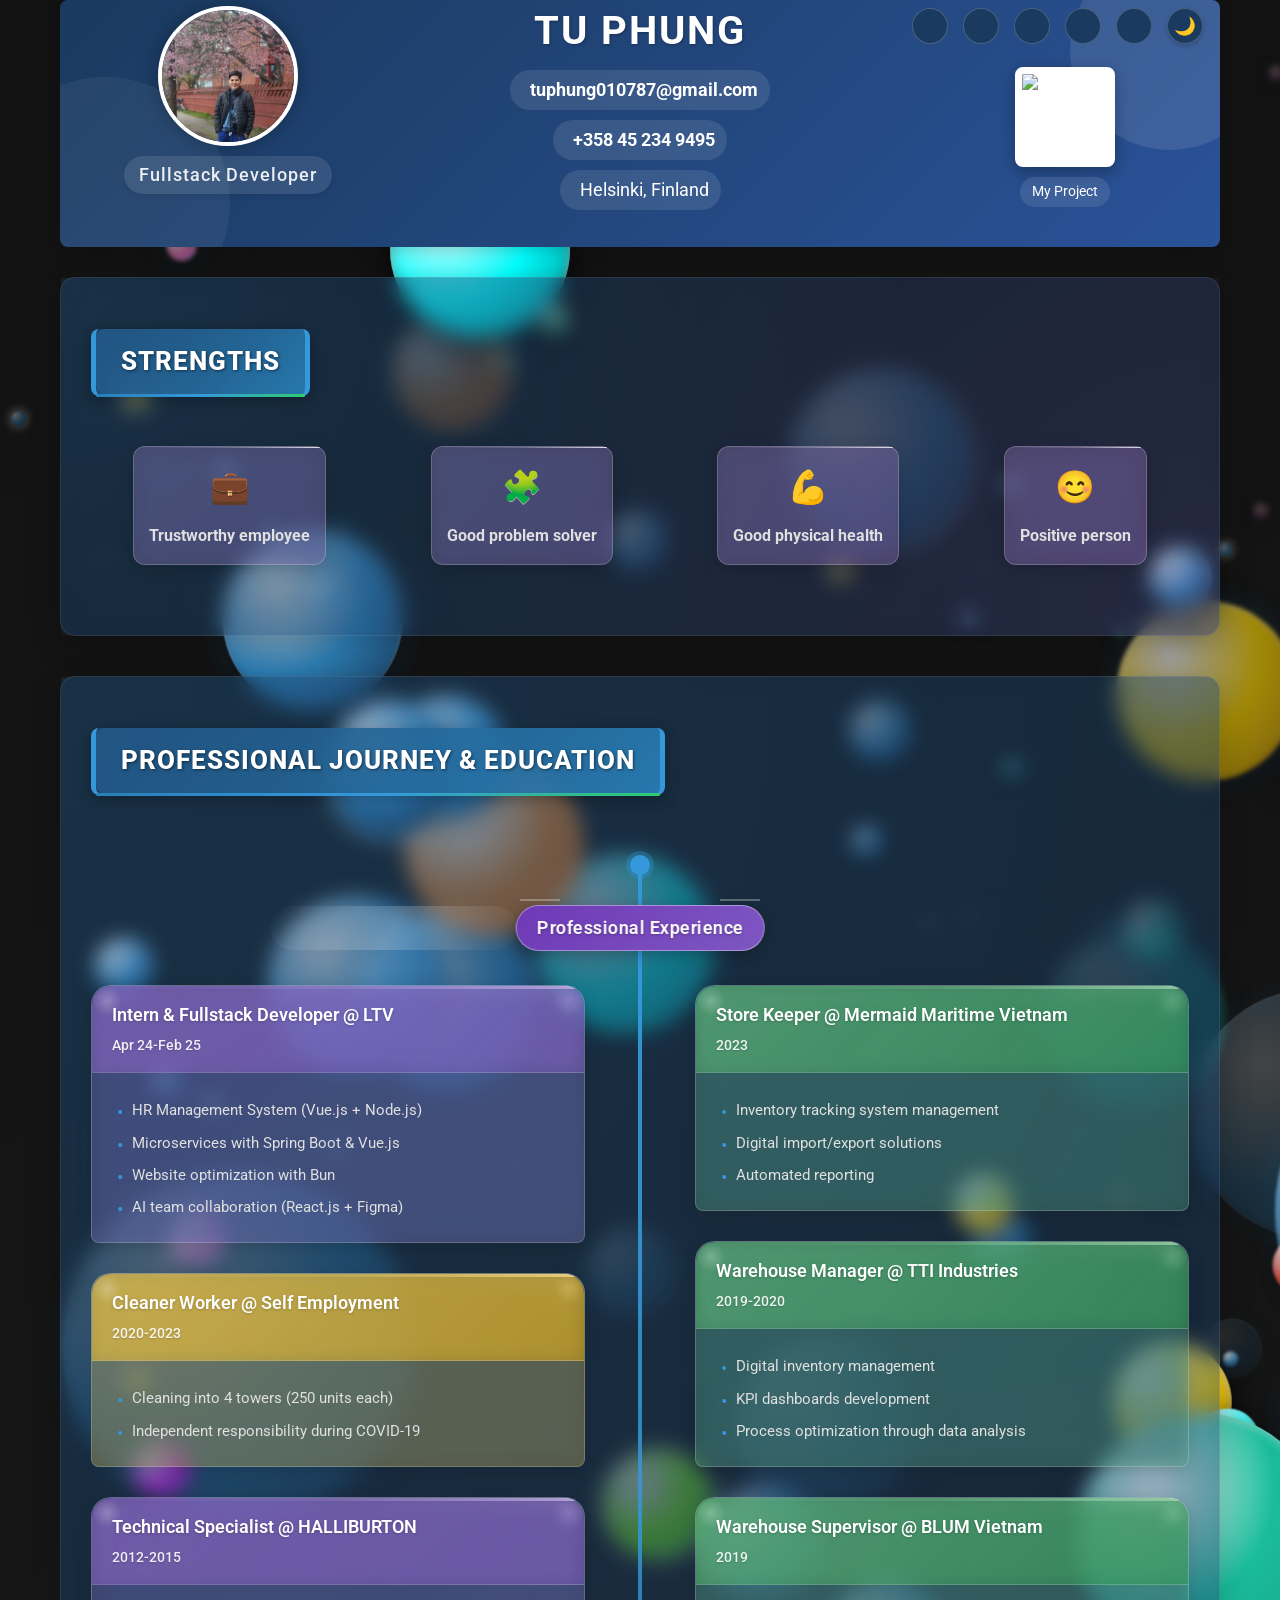
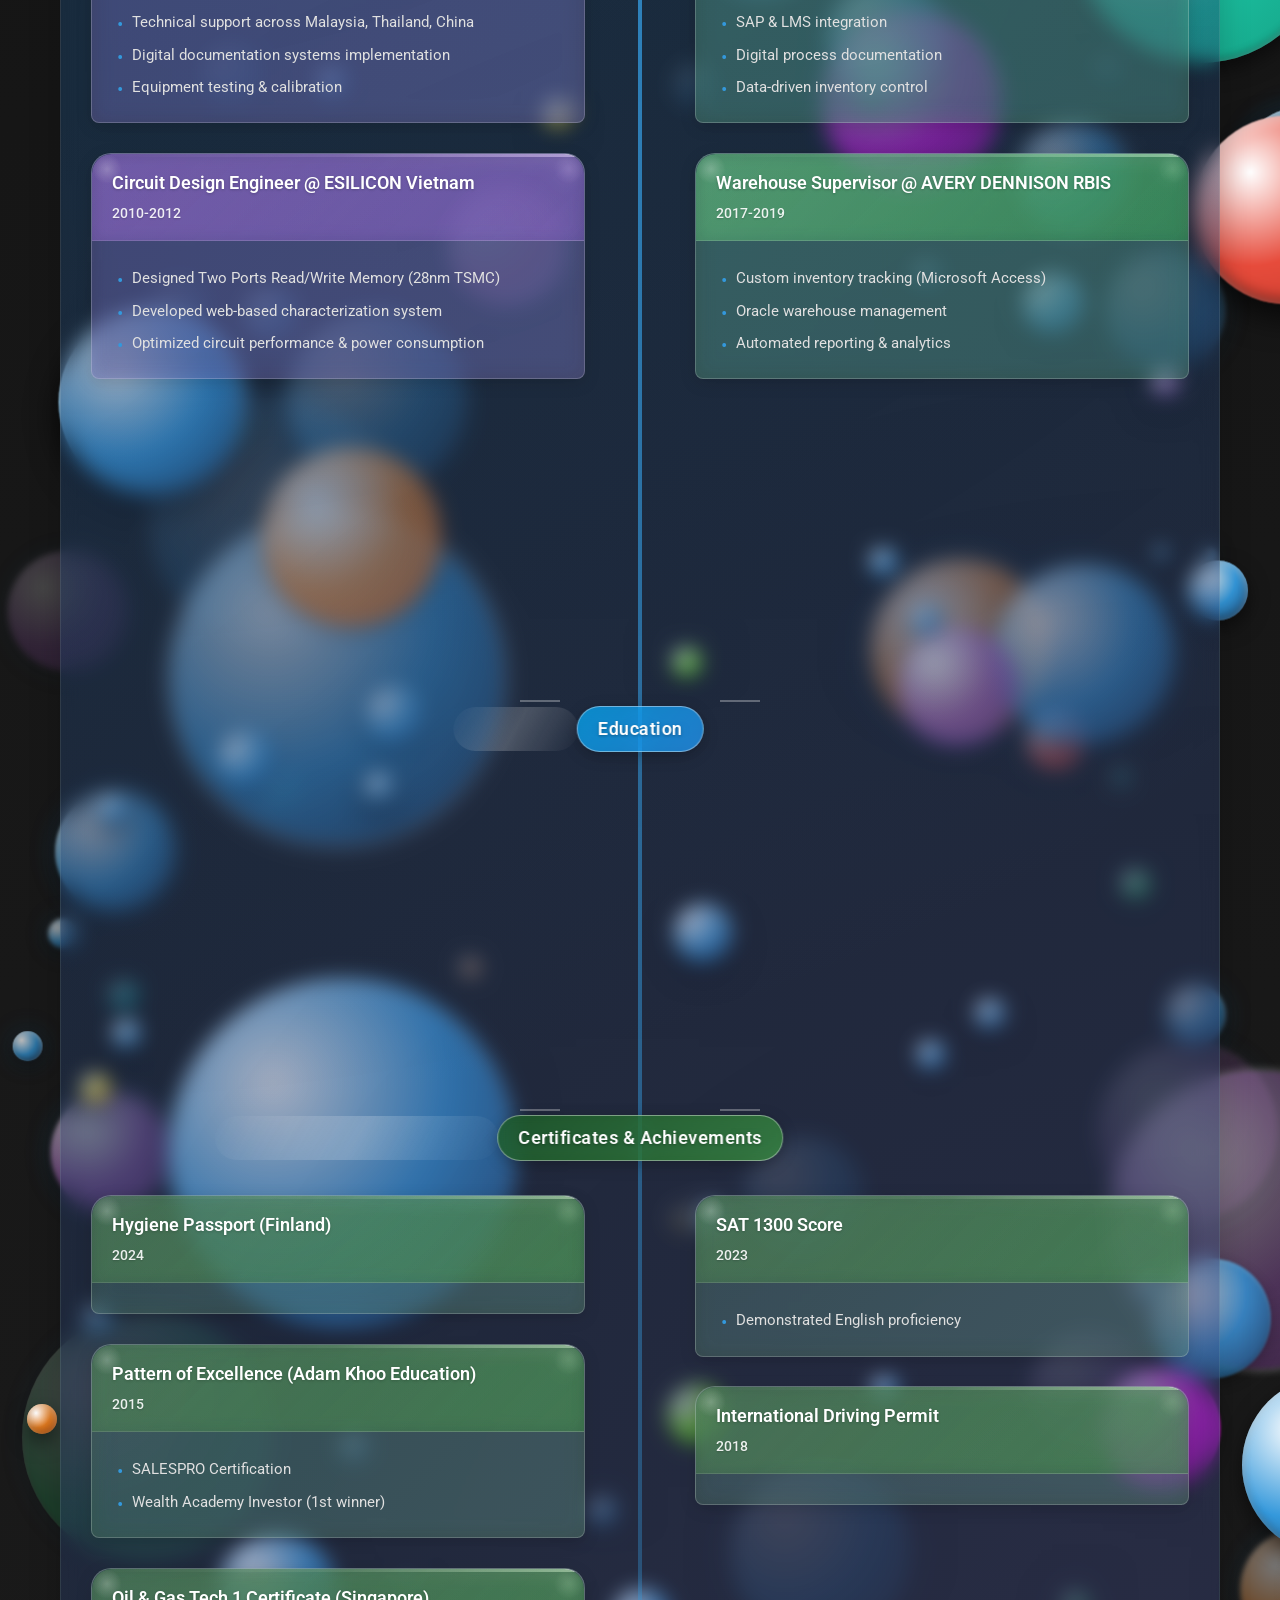
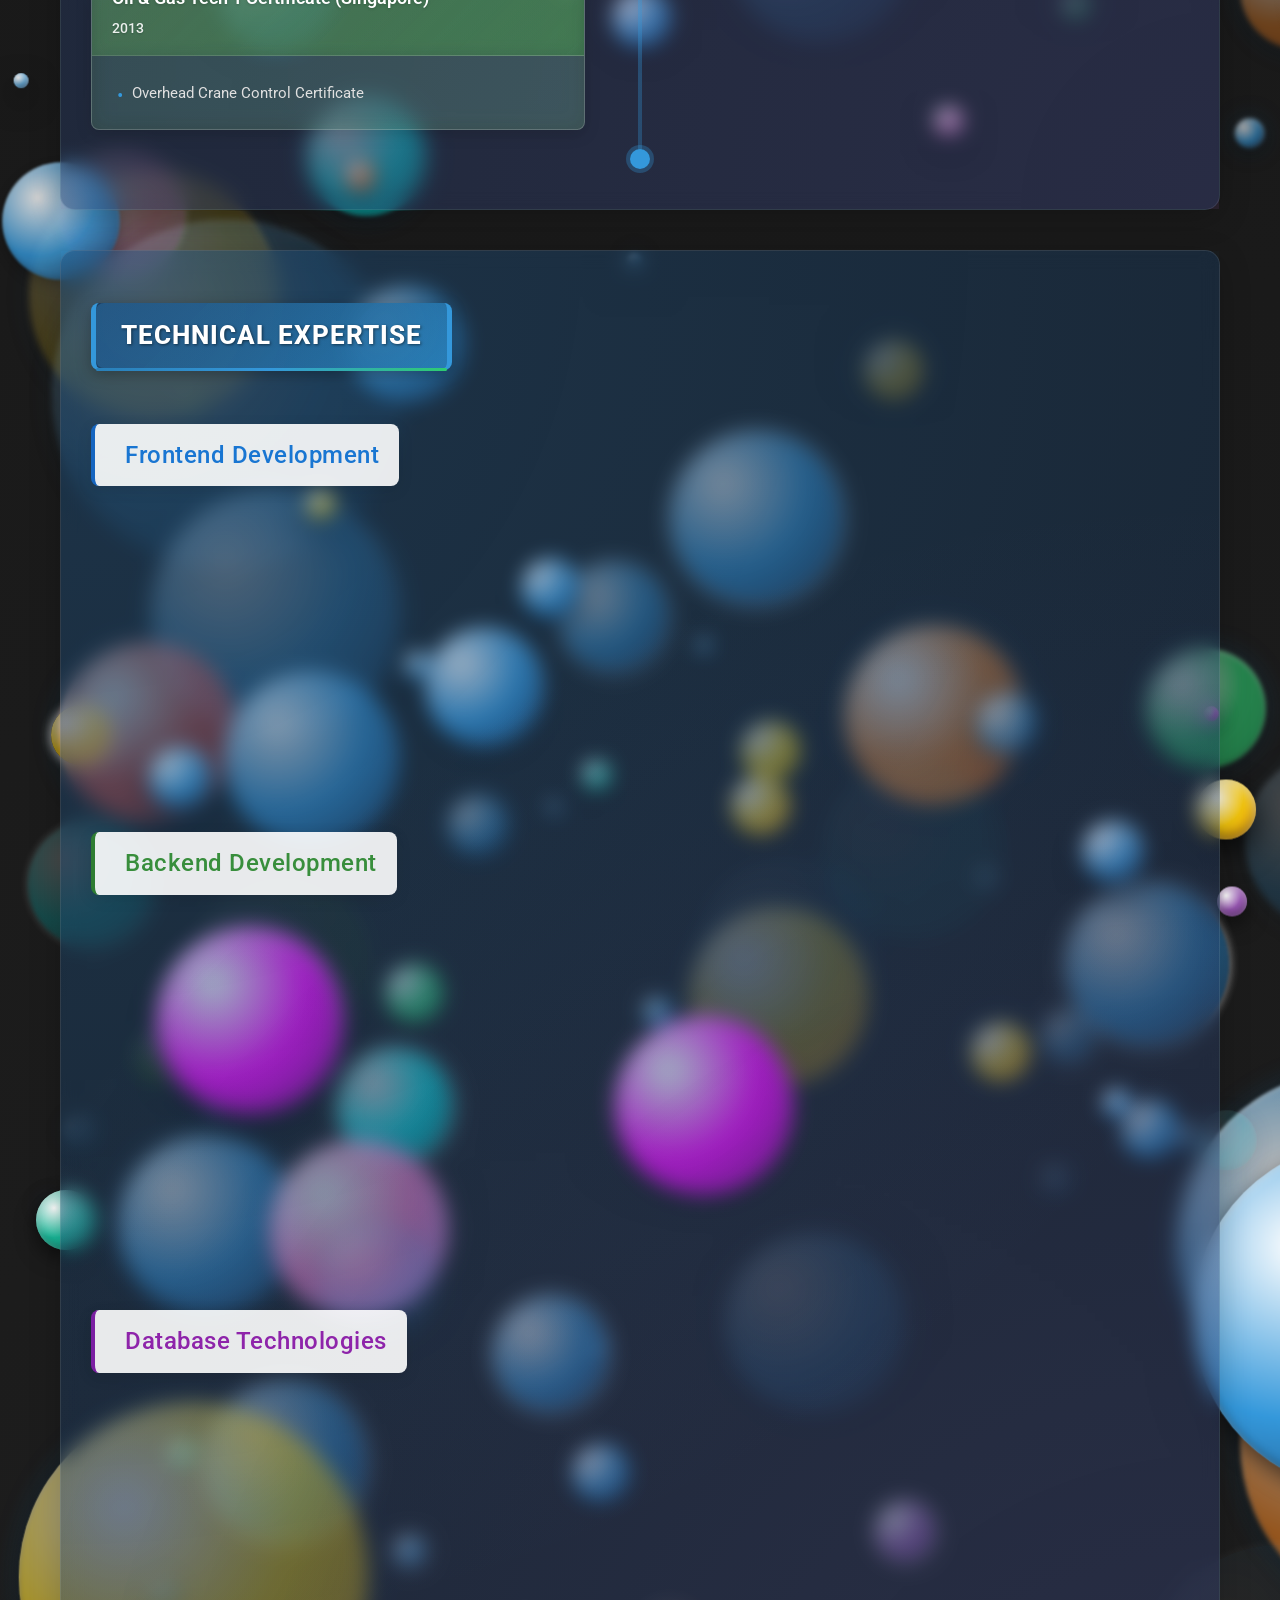
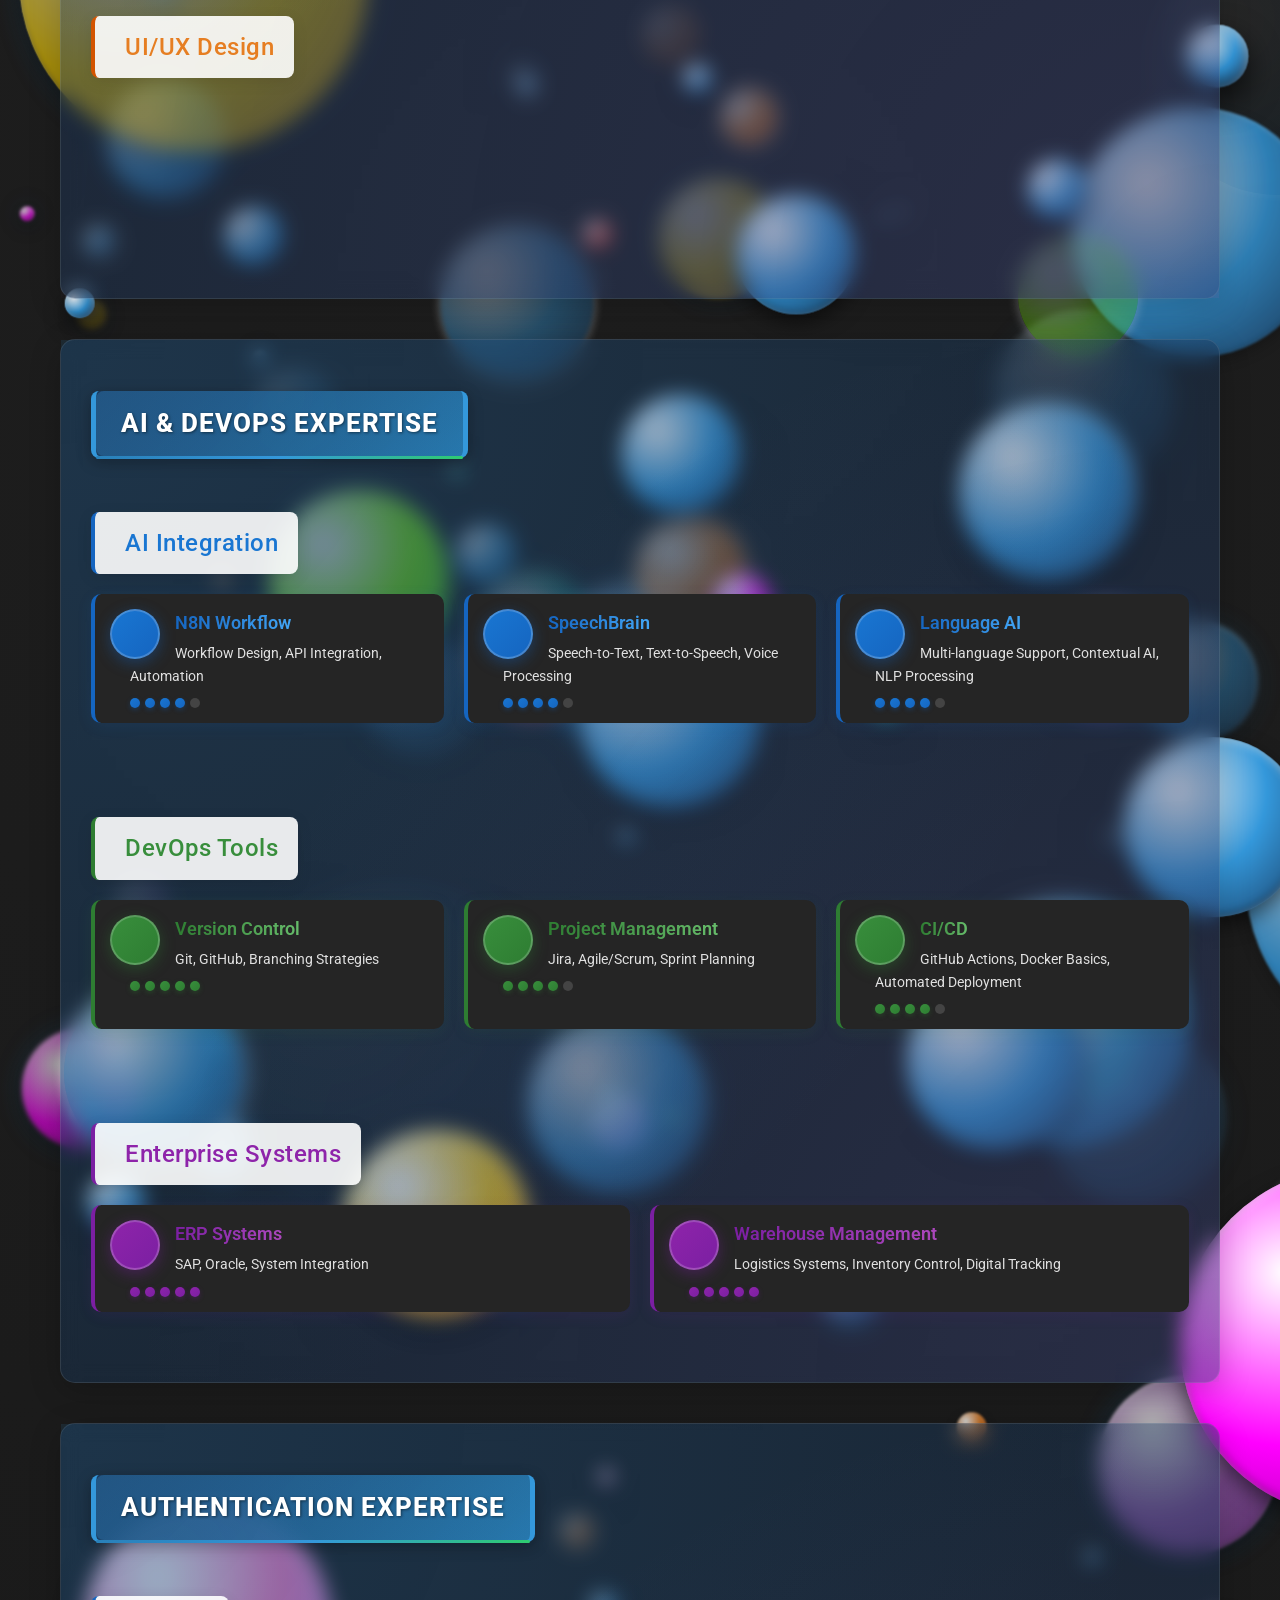
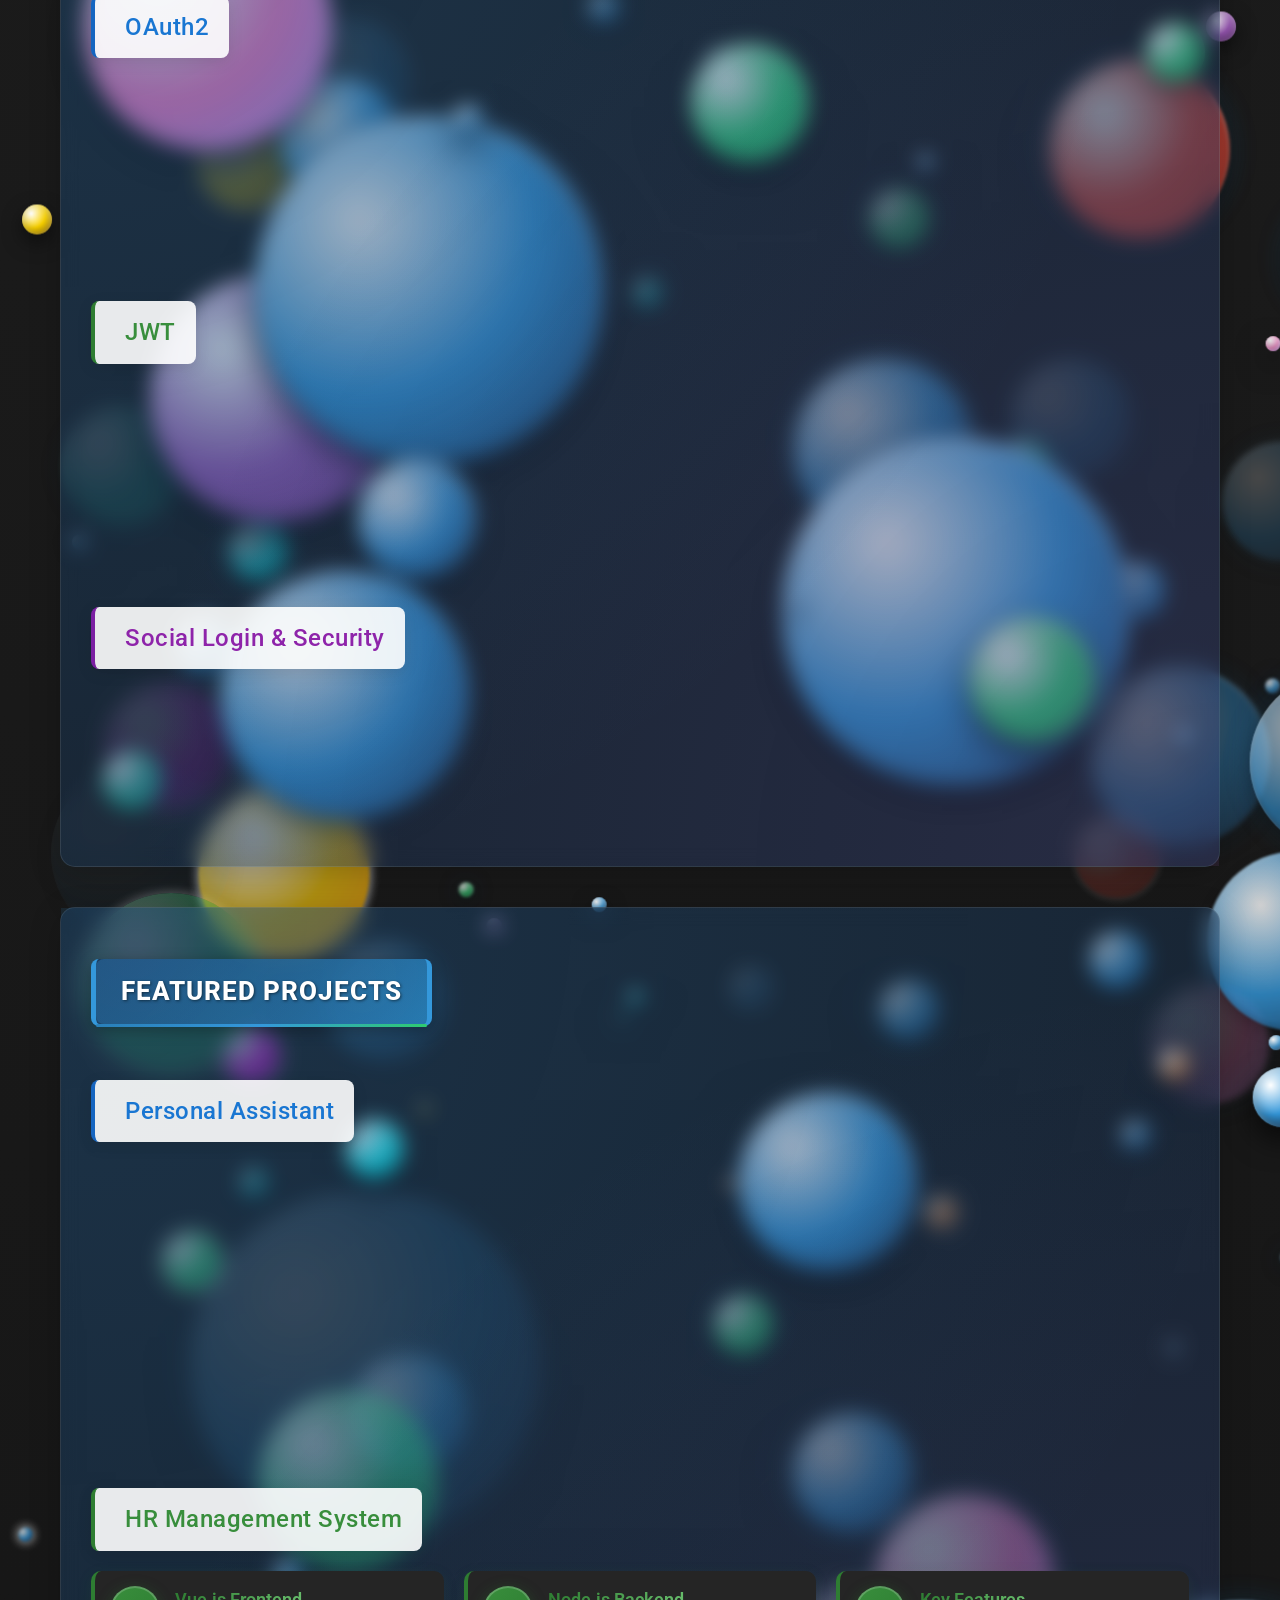
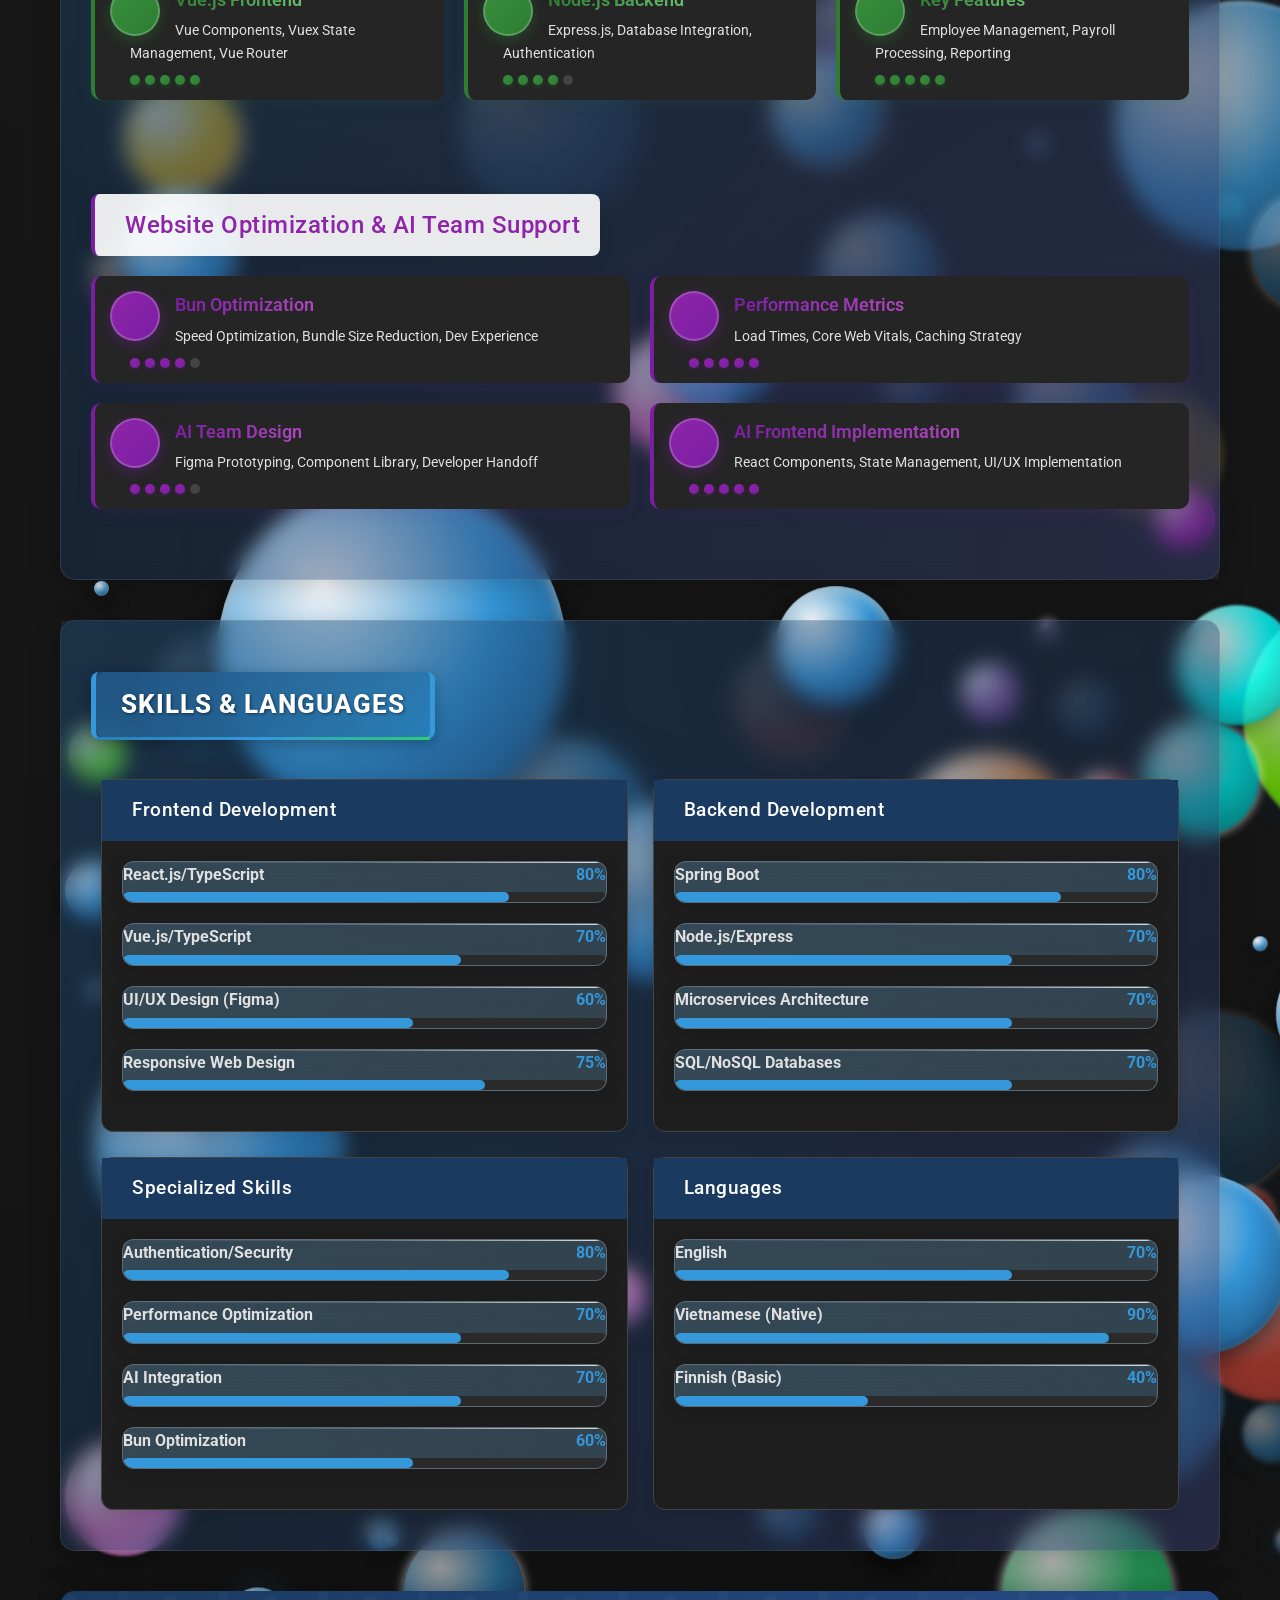
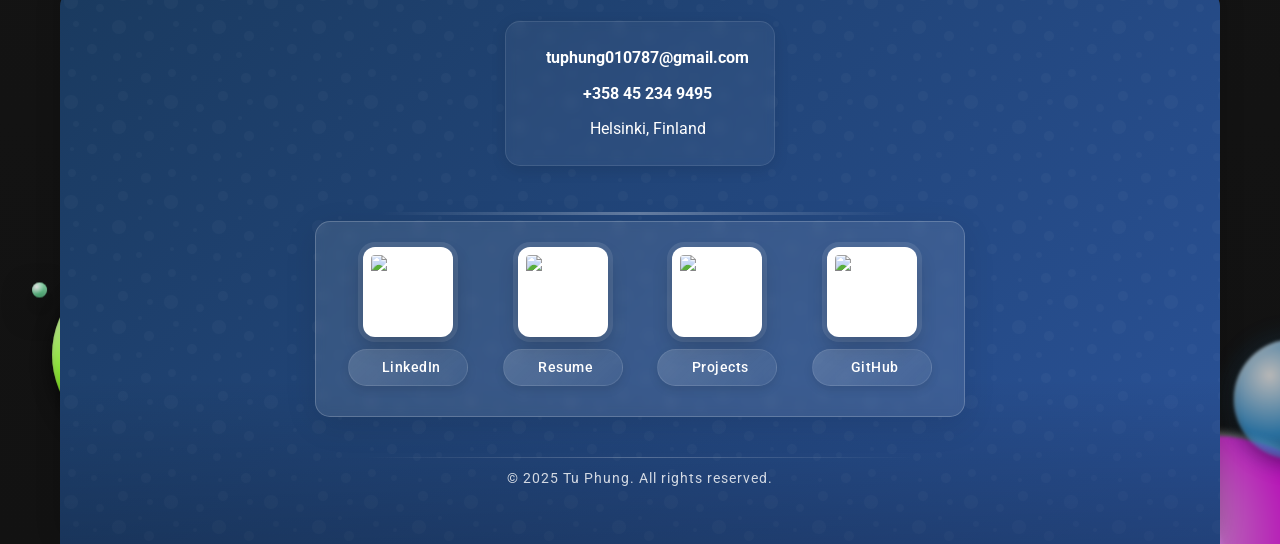
==== index.html @ bde987e5 "V0 update name of repository" ====
<!DOCTYPE html>
<html lang="en">
<head>
    <meta charset="UTF-8">
    <meta name="viewport" content="width=device-width, initial-scale=1.0, maximum-scale=1.0">
    <meta http-equiv="X-UA-Compatible" content="IE=edge">
    <!-- Performance optimization meta tags -->
    <meta name="description" content="Tu Phung - Fullstack Developer">
    <meta name="theme-color" content="#1a3a5f">
    <title>Tu Phung - Fullstack Developer</title>
    
    <!-- Preload critical resources -->
    <link rel="preload" href="cv.css" as="style">
    <link rel="preload" href="avatar.webp" as="image" fetchpriority="high">
    
    <!-- Preconnect to external domains -->
    <link rel="preconnect" href="https://cdnjs.cloudflare.com">
    <link rel="preconnect" href="https://fonts.googleapis.com">
    <link rel="preconnect" href="https://cdn.jsdelivr.net">
    
    <!-- Load critical CSS directly -->
    <link rel="stylesheet" href="cv.css">
    <link rel="stylesheet" href="print-new.css" media="print">
    <link rel="stylesheet" href="background-circles.css">
    <link rel="stylesheet" href="section-backgrounds.css">
    
    <!-- Load only essential Font Awesome icons to reduce CSS size -->
    <link rel="stylesheet" href="https://cdnjs.cloudflare.com/ajax/libs/font-awesome/6.4.0/css/fontawesome.min.css" media="print" onload="this.media='all'">
    <link rel="stylesheet" href="https://cdnjs.cloudflare.com/ajax/libs/font-awesome/6.4.0/css/solid.min.css" media="print" onload="this.media='all'">
    <link rel="stylesheet" href="https://cdnjs.cloudflare.com/ajax/libs/font-awesome/6.4.0/css/brands.min.css" media="print" onload="this.media='all'">
    
    <!-- Lazy load other non-critical CSS -->
    <script>
        // Function to load CSS asynchronously
        function loadCSS(href) {
            return new Promise((resolve) => {
                const link = document.createElement('link');
                link.rel = 'stylesheet';
                link.href = href;
                link.onload = resolve;
                document.head.appendChild(link);
            });
        }
        
        // Load Material Icons and Devicon only when needed
        document.addEventListener('DOMContentLoaded', function() {
            // Check if page contains elements that need Material Icons
            if (document.querySelector('.material-icons')) {
                loadCSS('https://fonts.googleapis.com/icon?family=Material+Icons');
            }
            
            // Check if page contains elements that need Devicon
            if (document.querySelector('[class*="devicon-"]')) {
                loadCSS('https://cdn.jsdelivr.net/gh/devicons/devicon@v2.15.1/devicon.min.css');
            }
            
            // Add data-text attribute to all section h2 elements for WordArt effect
            document.querySelectorAll('.section h2').forEach(function(heading) {
                heading.setAttribute('data-text', heading.textContent);
            });
        });
    </script>
    
    <!-- Section and Card Background Styles -->
    <style>
        /* Section Background Styles */
        .section {
            position: relative;
            overflow: hidden;
            border-radius: 15px;
            margin-bottom: 40px;
            padding: 30px;
            background-color: rgba(26, 58, 95, 0.7);
            backdrop-filter: blur(10px);
            -webkit-backdrop-filter: blur(10px);
            border: 1px solid rgba(255, 255, 255, 0.1);
            box-shadow: 0 8px 32px rgba(0, 0, 0, 0.2);
            transition: all 0.3s ease;
        }

        /* Section background decorative elements */
        .section::before {
            content: '';
            position: absolute;
            top: 0;
            left: 0;
            width: 100%;
            height: 100%;
            background: radial-gradient(circle at 0% 0%, rgba(52, 152, 219, 0.15), transparent 70%);
            z-index: -1;
            opacity: 0.8;
            transition: opacity 0.5s ease;
        }

        .section::after {
            content: '';
            position: absolute;
            bottom: 0;
            right: 0;
            width: 100%;
            height: 100%;
            background: radial-gradient(circle at 100% 100%, rgba(155, 89, 182, 0.15), transparent 70%);
            z-index: -1;
            opacity: 0.8;
            transition: opacity 0.5s ease;
        }

        .section:hover::before {
            opacity: 1;
        }

        .section:hover::after {
            opacity: 1;
        }

        /* Section background style - single color matching header */
        .section {
            background-color: rgba(26, 58, 95, 0.4);
        }

        /* Card Background Styles */
        .strength-item, .skill-item, .project-item {
            position: relative;
            overflow: hidden;
            border-radius: 12px;
            background-color: rgba(255, 255, 255, 0.1);
            backdrop-filter: blur(10px);
            -webkit-backdrop-filter: blur(10px);
            border: 1px solid rgba(255, 255, 255, 0.2);
            box-shadow: 0 4px 16px rgba(0, 0, 0, 0.15);
            transition: all 0.3s ease;
            margin-bottom: 20px;
        }

        .strength-item:hover, .skill-item:hover, .project-item:hover {
            transform: translateY(-5px);
            box-shadow: 0 8px 24px rgba(0, 0, 0, 0.2);
            background-color: rgba(255, 255, 255, 0.15);
            border: 1px solid rgba(255, 255, 255, 0.3);
        }

        /* Card background decorative elements */
        .strength-item::before, .skill-item::before, .project-item::before {
            content: '';
            position: absolute;
            top: 0;
            left: 6px;
            width: calc(100% - 12px); /* Adjust width to prevent overflow */
            height: 1px;
            margin: 0 1px; /* Center the shimmer effect */
            background: linear-gradient(90deg, 
                transparent, 
                rgba(255, 255, 255, 0.2), 
                rgba(255, 255, 255, 0.8), 
                rgba(255, 255, 255, 0.2), 
                transparent);
            background-size: 200% 100%;
            animation: shimmer 2s infinite linear;
            z-index: 1;
            border-top-left-radius: 12px;
            border-top-right-radius: 12px;
        }

        /* Enhanced shimmer effect on hover */
        .strength-item:hover::before, .skill-item:hover::before, .project-item:hover::before {
            height: 4px;
            background: linear-gradient(90deg, 
                transparent, 
                rgba(255, 255, 255, 0.3), 
                rgba(255, 255, 255, 1), 
                rgba(255, 255, 255, 0.3), 
                transparent);
            animation: shimmer 1.5s infinite linear;
        }

        /* Card type-specific background styles */
        .skill-item {
            background-image: linear-gradient(135deg, rgba(52, 152, 219, 0.2) 0%, rgba(41, 128, 185, 0.2) 100%);
        }

        .strength-item {
            background-image: linear-gradient(135deg, rgba(155, 89, 182, 0.2) 0%, rgba(142, 68, 173, 0.2) 100%);
        }

        .project-item {
            background-image: linear-gradient(135deg, rgba(26, 188, 156, 0.2) 0%, rgba(22, 160, 133, 0.2) 100%);
        }

        /* Enhanced professional section title effects */
        .section h2 {
            position: relative;
            display: inline-block;
            padding: 12px 25px;
            margin-bottom: 30px;
            font-size: 1.6rem;
            font-weight: 800;
            letter-spacing: 1px;
            color: white;
            text-shadow: 1px 1px 3px rgba(0, 0, 0, 0.5);
            background: linear-gradient(135deg, rgba(26, 58, 95, 0.9) 0%, rgba(41, 128, 185, 0.9) 100%);
            border-radius: 8px;
            box-shadow: 0 4px 15px rgba(0, 0, 0, 0.3);
            border-left: 5px solid #3498db;
            border-right: 5px solid #3498db;
            transform: perspective(500px) rotateX(0deg);
            transition: all 0.3s cubic-bezier(0.175, 0.885, 0.32, 1.275);
            z-index: 1;
        }

        .section h2::before {
            content: '';
            position: absolute;
            top: 0;
            left: 0;
            width: 100%;
            height: 100%;
            background: linear-gradient(135deg, rgba(52, 152, 219, 0.3), transparent);
            z-index: -1;
            border-radius: 8px;
        }

        .section h2::after {
            content: '';
            position: absolute;
            bottom: -3px;
            left: 0;
            width: 100%;
            height: 3px;
            background: linear-gradient(90deg, 
                #2980b9, 
                #3498db, 
                #2ecc71, 
                #3498db, 
                #2980b9);
            background-size: 200% 100%;
            animation: shimmer 3s infinite linear;
            border-radius: 3px;
        }
        
        .section h2:hover {
            transform: perspective(500px) rotateX(5deg) translateY(-5px);
            box-shadow: 0 8px 25px rgba(0, 0, 0, 0.4);
        }
        
        /* Light mode adjustments for section headers */
        .light-mode .section h2 {
            background: linear-gradient(135deg, rgba(25, 118, 210, 0.9) 0%, rgba(30, 136, 229, 0.9) 100%);
            color: white;
            border-left: 5px solid #1565C0;
            border-right: 5px solid #1565C0;
            box-shadow: 0 4px 10px rgba(0, 0, 0, 0.2);
        }
        
        .light-mode .section h2::after {
            background: linear-gradient(90deg, 
                #1565C0, 
                #1976D2, 
                #2196F3, 
                #1976D2, 
                #1565C0);
        }
        
        .light-mode .section h2::before {
            color: rgba(0, 0, 0, 0.05);
            filter: blur(5px);
        }
        
        .light-mode .section h2::after {
            background: linear-gradient(90deg, #0D47A1, #1565C0);
            opacity: 0.8;
        }

        /* Enhanced strength item styles */
        .strength-icon {
            position: relative;
            z-index: 2;
            transition: transform 0.3s ease;
        }

        .strength-item:hover .strength-icon {
            transform: scale(1.2);
        }

        /* Enhanced shimmer animations */
        @keyframes shimmer {
            0% {
                background-position: -100% 0;
            }
            100% {
                background-position: 200% 0;
            }
        }

        /* Timeline Item Enhanced Backgrounds */
        .timeline-item {
            position: relative;
            margin-bottom: 30px;
            width: 45%;
            box-shadow: 0 4px 16px rgba(0, 0, 0, 0.15);
            border-radius: 0 0 8px 8px;
            border-top-left-radius: 20px;
            border-top-right-radius: 20px;
            background-color: rgba(255, 255, 255, 0.1);
            backdrop-filter: blur(10px);
            -webkit-backdrop-filter: blur(10px);
            border: 1px solid rgba(255, 255, 255, 0.2);
            transition: all 0.3s ease;
            box-sizing: border-box;
            overflow: hidden;
            will-change: transform, box-shadow;
        }

        /* Job type specific enhanced backgrounds */
        .job-item.dev-job {
            background-image: linear-gradient(135deg, rgba(66, 133, 244, 0.2) 0%, rgba(52, 120, 235, 0.2) 100%);
        }

        .job-item.warehouse-job {
            background-image: linear-gradient(135deg, rgba(52, 168, 83, 0.2) 0%, rgba(39, 155, 70, 0.2) 100%);
        }

        .job-item.engineering-job {
            background-image: linear-gradient(135deg, rgba(234, 67, 53, 0.2) 0%, rgba(221, 54, 40, 0.2) 100%);
        }

        .job-item.design-job {
            background-image: linear-gradient(135deg, rgba(156, 39, 176, 0.2) 0%, rgba(142, 25, 162, 0.2) 100%);
        }

        .job-item.service-job {
            background-image: linear-gradient(135deg, rgba(251, 188, 5, 0.2) 0%, rgba(238, 175, 0, 0.2) 100%);
        }

        /* Sky blue for education items */
        .education-item {
            background-image: linear-gradient(135deg, rgba(3, 169, 244, 0.2) 0%, rgba(33, 150, 243, 0.2) 100%);
        }

        /* Dark green for certificate items */
        .certificate-item {
            background-image: linear-gradient(135deg, rgba(27, 94, 32, 0.2) 0%, rgba(56, 142, 60, 0.2) 100%);
        }

        /* Timeline Item Header Enhanced Backgrounds */
        .job-item.dev-job .timeline-item-header {
            background-image: linear-gradient(135deg, rgba(66, 133, 244, 0.4) 0%, rgba(52, 120, 235, 0.4) 100%) !important;
        }

        .job-item.warehouse-job .timeline-item-header {
            background-image: linear-gradient(135deg, rgba(52, 168, 83, 0.4) 0%, rgba(39, 155, 70, 0.4) 100%) !important;
        }

        .job-item.engineering-job .timeline-item-header {
            background-image: linear-gradient(135deg, rgba(234, 67, 53, 0.4) 0%, rgba(221, 54, 40, 0.4) 100%) !important;
        }

        .job-item.service-job .timeline-item-header {
            background-image: linear-gradient(135deg, rgba(251, 188, 5, 0.4) 0%, rgba(238, 175, 0, 0.4) 100%) !important;
        }

        /* Sky blue header for education items */
        .education-item .timeline-item-header {
            background-image: linear-gradient(135deg, rgba(3, 169, 244, 0.4) 0%, rgba(33, 150, 243, 0.4) 100%) !important;
        }

        /* Dark green header for certificate items */
        .certificate-item .timeline-item-header {
            background-image: linear-gradient(135deg, rgba(27, 94, 32, 0.4) 0%, rgba(56, 142, 60, 0.4) 100%) !important;
        }

        /* Timeline Section Title Enhanced Background */
        .timeline-section-title.experience-title {
            background: linear-gradient(135deg, rgba(66, 133, 244, 0.5), rgba(52, 120, 235, 0.5)) !important;
        }

        /* Sky blue for education section title */
        .timeline-section-title.education-title {
            background: linear-gradient(135deg, rgba(3, 169, 244, 0.5), rgba(33, 150, 243, 0.5)) !important;
        }

        /* Dark green for certificates section title */
        .timeline-section-title.certificates-title {
            background: linear-gradient(135deg, rgba(27, 94, 32, 0.5), rgba(56, 142, 60, 0.5)) !important;
        }

        /* Light mode adjustments - improved readability with matching transparency */
        .light-mode .section {
            background-color: rgba(255, 255, 255, 0.4);
            border: 1px solid rgba(0, 0, 0, 0.1);
            box-shadow: 0 5px 15px rgba(0, 0, 0, 0.05);
        }

        .light-mode .strength-item, .light-mode .skill-item, .light-mode .project-item, .light-mode .timeline-item {
            background-color: rgba(255, 255, 255, 0.4);
            border: 1px solid rgba(0, 0, 0, 0.1);
            box-shadow: 0 3px 8px rgba(0, 0, 0, 0.05);
        }
        
        /* Improved text contrast in light mode */
        .light-mode {
            color: #333333;
        }
        
        .light-mode .section p, 
        .light-mode .section li, 
        .light-mode .section span:not(.material-icons):not([class*="devicon-"]) {
            color: #000000;
            text-shadow: none;
        }
        
        /* Ensure all card titles are readable in light mode */
        .light-mode .skill-name,
        .light-mode .project-title,
        .light-mode .strength-title {
            color: #0D3B7B !important;
            font-weight: 700;
            text-shadow: none;
        }
        
        /* Ensure all card content is readable in light mode */
        .light-mode .skill-item p,
        .light-mode .project-item p,
        .light-mode .strength-item p,
        .light-mode .skill-item li,
        .light-mode .project-item li,
        .light-mode .strength-item li {
            color: #000000 !important;
        }
        
        /* Improved card backgrounds for light mode - matching timeline cards */
        .light-mode .skill-item {
            background-image: none;
            background-color: rgba(255, 255, 255, 0.95);
            border-top: 4px solid rgba(52, 152, 219, 0.7);
            box-shadow: 0 3px 10px rgba(0, 0, 0, 0.05);
        }
        
        .light-mode .strength-item {
            background-image: none;
            background-color: rgba(255, 255, 255, 0.95);
            border-top: 4px solid rgba(155, 89, 182, 0.7);
            box-shadow: 0 3px 10px rgba(0, 0, 0, 0.05);
        }
        
        .light-mode .project-item {
            background-image: none;
            background-color: rgba(255, 255, 255, 0.95);
            border-top: 4px solid rgba(26, 188, 156, 0.7);
            box-shadow: 0 3px 10px rgba(0, 0, 0, 0.05);
        }
        
        /* Improved timeline backgrounds for light mode - border on top instead of left */
        /* First, set a common base style for all timeline items */
        .light-mode .timeline-item {
            background-image: none !important;
            background-color: rgba(255, 255, 255, 0.95) !important;
            border-left: none !important;
            border-top: 4px solid rgba(0, 0, 0, 0.3) !important;
            box-shadow: 0 3px 10px rgba(0, 0, 0, 0.05) !important;
        }
        
        /* Then apply specific border colors */
        .light-mode .job-item.dev-job {
            border-top-color: rgba(66, 133, 244, 0.7) !important;
        }
        
        .light-mode .job-item.warehouse-job {
            border-top-color: rgba(52, 168, 83, 0.7) !important;
        }
        
        .light-mode .job-item.engineering-job {
            border-top-color: rgba(234, 67, 53, 0.7) !important;
        }
        
        .light-mode .job-item.service-job {
            border-top-color: rgba(251, 188, 5, 0.7) !important;
        }
        
        /* Sky blue for education items in light mode */
        .light-mode .education-item {
            border-top-color: rgba(3, 169, 244, 0.7) !important;
        }
        
        /* Dark green for certificate items in light mode */
        .light-mode .certificate-item {
            border-top-color: rgba(27, 94, 32, 0.7) !important;
        }
        
        /* Ensure Store Keeper @ Mermaid Maritime Vietnam has warehouse color */
        .light-mode .timeline-item[data-company="Mermaid Maritime Vietnam"] {
            border-top-color: rgba(52, 168, 83, 0.7) !important;
        }
        
        /* Purple styling for engineering jobs at HALLIBURTON and ESILICON */
        .job-item.navy-engineering-job {
            background-image: linear-gradient(135deg, rgba(111, 57, 183, 0.2) 0%, rgba(126, 87, 194, 0.2) 100%);
        }
        
        .job-item.navy-engineering-job .timeline-item-header {
            background-image: linear-gradient(135deg, rgba(111, 57, 183, 0.4) 0%, rgba(126, 87, 194, 0.4) 100%) !important;
        }
        
        /* Ensure HALLIBURTON and ESILICON have the same purple color */
        .light-mode .timeline-item[data-company="HALLIBURTON"],
        .light-mode .timeline-item[data-company="ESILICON Vietnam"] {
            border-top-color: rgba(111, 57, 183, 0.7) !important;
        }
        
        /* Timeline headers in light mode - clean and readable */
        .light-mode .timeline-item-header {
            background-image: none !important;
            background-color: transparent !important;
            border-bottom: 1px solid rgba(0, 0, 0, 0.1) !important;
            padding: 15px 20px !important;
        }
        
        /* Preserve background colors for education items in light mode */
        .light-mode .education-item .timeline-item-header {
            background-image: linear-gradient(135deg, #03a9f4 0%, #2196f3 100%) !important;
            background-color: initial !important;
            color: white !important;
        }
        
        /* Preserve background colors for certificate items in light mode */
        .light-mode .certificate-item .timeline-item-header {
            background-image: linear-gradient(135deg, #1b5e20 0%, #388e3c 100%) !important;
            background-color: initial !important;
            color: white !important;
        }
        
        /* Preserve purple background for HALLIBURTON and ESILICON in light mode */
        .light-mode .job-item.navy-engineering-job .timeline-item-header {
            background-image: linear-gradient(135deg, #6F39B7 0%, #7E57C2 100%) !important;
            background-color: initial !important;
            color: white !important;
        }
        
        /* Improve timeline header text in light mode - increased contrast */
        .light-mode .timeline-item-header h3 {
            color: #0D3B7B; /* Xanh navy theo theme */
            font-weight: 700;
            font-size: 1.1em;
            margin-bottom: 5px;
        }
        
        /* Ensure text is white on colored backgrounds in light mode */
        .light-mode .education-item .timeline-item-header .timeline-item-title,
        .light-mode .education-item .timeline-item-header .timeline-item-period,
        .light-mode .certificate-item .timeline-item-header .timeline-item-title,
        .light-mode .certificate-item .timeline-item-header .timeline-item-period,
        .light-mode .job-item.navy-engineering-job .timeline-item-header .timeline-item-title,
        .light-mode .job-item.navy-engineering-job .timeline-item-header .timeline-item-period {
            color: white !important;
            text-shadow: 0 1px 2px rgba(0, 0, 0, 0.2);
        }
        
        .light-mode .timeline-item-header h4 {
            color: #000000; /* Đen */
            font-weight: 600;
            font-size: 0.95em;
            font-style: italic;
        }
        
        /* Improve timeline content in light mode */
        .light-mode .timeline-item-content {
            padding: 15px 20px !important;
            background-color: rgba(255, 255, 255, 0.95) !important;
        }
        
        .light-mode .timeline-item-content p,
        .light-mode .timeline-item-content li,
        .light-mode .timeline-item-content ul,
        .light-mode .timeline-item-content div {
            color: #000000 !important; /* Đen */
            line-height: 1.5;
            background-color: rgba(255, 255, 255, 0.95) !important;
        }
        
        /* Ensure all text in timeline items is readable */
        .light-mode .timeline-item * {
            color: #000000 !important; /* Force black text for all elements */
        }
        
        /* Specific override for job titles and dates */
        .light-mode .timeline-item-header h3 {
            color: #0D3B7B !important; /* Keep navy blue for job titles */
        }

        /* Print mode adjustments */
        @media print {
            .section, .strength-item, .skill-item, .project-item, .timeline-item {
                box-shadow: none !important;
                background-image: none !important;
                background-color: white !important;
                border: 1px solid #ddd !important;
            }
            
            .section h2 {
                background: none !important;
                color: #333 !important;
                box-shadow: none !important;
                text-shadow: none !important;
                transform: none !important;
                font-weight: bold !important;
                border-bottom: 2px solid #333 !important;
            }
            
            .strength-item::before, .skill-item::before, .project-item::before, .section::before, .section::after, .section h2::before, .section h2::after {
                display: none !important;
            }
        }
    </style>

    <!-- Timeline styles -->
    <style>
        /* Modern Timeline Card Styles */
        .timeline-container {
            position: relative;
            margin: 20px auto;
            padding: 0;
            min-height: 100px; /* Ensure minimum height for the timeline */
            max-width: 1160px; /* Ensure it doesn't get too wide */
            width: 100%;
            box-sizing: border-box;
        }
        
        .timeline-container::before {
            content: '';
            position: absolute;
            top: 0;
            bottom: 0;
            left: 50%;
            width: 4px;
            background: linear-gradient(to bottom, var(--accent-color), rgba(52, 152, 219, 0.3));
            border-radius: 2px;
            transform: translateX(-50%);
        }
        
        /* Add a starting point at the top of the timeline */
        .timeline-container::before {
            content: '';
            position: absolute;
            top: 0;
            bottom: 0;
            left: 50%;
            width: 4px;
            background: linear-gradient(to bottom, var(--accent-color), rgba(52, 152, 219, 0.3));
            border-radius: 2px;
            transform: translateX(-50%);
        }
        
        .timeline-container .timeline-start {
            position: absolute;
            top: -10px;
            left: 50%;
            transform: translateX(-50%);
            width: 20px;
            height: 20px;
            background-color: var(--accent-color);
            border-radius: 50%;
            box-shadow: 0 0 0 4px rgba(52, 152, 219, 0.3);
            z-index: 1;
        }
        
        /* Timeline Section Title Styles */
        .timeline-section-title {
            text-align: center;
            font-size: 1.1rem;
            font-weight: 600;
            margin: 40px 0 25px;
            color: white;
            position: relative;
            z-index: 2;
            width: auto;
            clear: both;
            display: inline-block;
            padding: 8px 20px;
            border-radius: 25px;
            box-shadow: 0 4px 15px rgba(0, 0, 0, 0.25);
            left: 50%;
            transform: translateX(-50%);
            max-width: 350px;
            backdrop-filter: blur(8px);
            -webkit-backdrop-filter: blur(8px);
            border: 1px solid rgba(255, 255, 255, 0.4);
            text-shadow: 0 1px 3px rgba(0, 0, 0, 0.3);
            background-color: rgba(0, 0, 0, 0.25) !important;
            transition: all 0.3s ease;
            letter-spacing: 0.5px;
        }
        
        /* Hover effect for timeline section titles */
        .timeline-section-title:hover {
            transform: translateX(-50%) translateY(-3px);
            box-shadow: 0 8px 20px rgba(0, 0, 0, 0.3);
            border: 1px solid rgba(255, 255, 255, 0.6);
            background-color: rgba(0, 0, 0, 0.35) !important;
            letter-spacing: 1px;
            padding: 8px 25px;
        }
        
        /* Add shine effect on hover */
        .timeline-section-title::before {
            content: '';
            position: absolute;
            top: 0;
            left: 0;
            width: 100%;
            height: 100%;
            background: linear-gradient(
                120deg,
                transparent,
                rgba(255, 255, 255, 0.2),
                transparent
            );
            transform: translateX(-100%);
            transition: 0.6s;
            z-index: -1;
            border-radius: 25px;
        }
        
        .timeline-section-title:hover::before {
            transform: translateX(100%);
        }
        
        /* Create a special timeline item for section titles */
        .timeline-section-container {
            position: relative;
            width: 100%;
            clear: both;
            height: 70px;
            margin-bottom: 50px;
            margin-top: 40px;
            z-index: 3;
        }
        
        /* Add decorative elements to section containers */
        .timeline-section-container::before,
        .timeline-section-container::after {
            content: '';
            position: absolute;
            top: 50%;
            width: 40px;
            height: 2px;
            background: rgba(255, 255, 255, 0.3);
            z-index: 1;
            transition: all 0.3s ease;
        }
        
        .timeline-section-container::before {
            left: calc(50% - 120px);
            transform: translateY(-50%);
        }
        
        .timeline-section-container::after {
            right: calc(50% - 120px);
            transform: translateY(-50%);
        }
        
        /* Animate decorative lines when hovering on the section title */
        .timeline-section-container:hover::before {
            width: 60px;
            left: calc(50% - 150px);
            background: rgba(255, 255, 255, 0.6);
            height: 3px;
        }
        
        .timeline-section-container:hover::after {
            width: 60px;
            right: calc(50% - 150px);
            background: rgba(255, 255, 255, 0.6);
            height: 3px;
        }
        
        /* Timeline Item Styles */
        .timeline-item {
            position: relative;
            margin-bottom: 30px;
            width: 45%;
            box-shadow: 0 4px 16px rgba(0, 0, 0, 0.15);
            border-radius: 0 0 8px 8px;
            border-top-left-radius: 20px;
            border-top-right-radius: 20px;
            background-color: rgba(255, 255, 255, 0.1);
            backdrop-filter: blur(10px);
            -webkit-backdrop-filter: blur(10px);
            border: 1px solid rgba(255, 255, 255, 0.2);
            transition: all 0.3s ease;
            box-sizing: border-box;
            overflow: hidden;
            will-change: transform, box-shadow;
        }
        
        /* Add shiny line at the top of each card */
        .timeline-item::before {
            content: '';
            position: absolute;
            top: 0;
            left: 0;
            width: 100%;
            height: 3px;
            background: linear-gradient(90deg, 
                transparent, 
                rgba(255, 255, 255, 0.2), 
                rgba(255, 255, 255, 0.8), 
                rgba(255, 255, 255, 0.2), 
                transparent);
            background-size: 200% 100%;
            animation: shimmer 2s infinite linear;
            z-index: 1;
            will-change: transform, opacity;
            -webkit-transform: translateZ(0);
            transform: translateZ(0);
        }
        
        @keyframes shimmer {
            0% {
                background-position: -100% 0;
            }
            100% {
                background-position: 200% 0;
            }
        }
        
        .timeline-item:hover {
            transform: translateY(-5px);
            box-shadow: 0 8px 24px rgba(0, 0, 0, 0.2);
            background-color: rgba(255, 255, 255, 0.15);
            border: 1px solid rgba(255, 255, 255, 0.3);
        }
        
        /* Enhanced shimmer effect on hover */
        .timeline-item:hover::before {
            height: 4px;
            background: linear-gradient(90deg, 
                transparent, 
                rgba(255, 255, 255, 0.3), 
                rgba(255, 255, 255, 1), 
                rgba(255, 255, 255, 0.3), 
                transparent);
            animation: shimmer 1.5s infinite linear;
        }
        
        /* Add subtle sparkle effect to the top right corner */
        .timeline-item::after {
            content: '';
            position: absolute;
            top: 0;
            right: 0;
            width: 30px;
            height: 30px;
            background: radial-gradient(circle, rgba(255, 255, 255, 0.8) 0%, transparent 70%);
            border-top-right-radius: 20px;
            opacity: 0.3;
            transition: opacity 0.3s ease;
        }
        
        /* Add subtle sparkle effect to the top left corner */
        .timeline-item-header::before {
            content: '';
            position: absolute;
            top: 0;
            left: 0;
            width: 30px;
            height: 30px;
            background: radial-gradient(circle, rgba(255, 255, 255, 0.8) 0%, transparent 70%);
            border-top-left-radius: 20px;
            opacity: 0.3;
            transition: opacity 0.3s ease;
            z-index: 2;
        }
        
        .timeline-item:hover .timeline-item-header::before {
            opacity: 0.6;
            animation: pulse 2s infinite;
            animation-delay: 0.5s;
        }
        
        .timeline-item:hover::after {
            opacity: 0.6;
            animation: pulse 2s infinite;
        }
        
        @keyframes pulse {
            0% { opacity: 0.3; }
            50% { opacity: 0.6; }
            100% { opacity: 0.3; }
        }
        
        /* Alternate left-right layout for timeline items */
        .timeline-item:nth-of-type(odd):not(.timeline-section-title) {
            float: left;
            clear: left;
        }
        
        .timeline-item:nth-of-type(even):not(.timeline-section-title) {
            float: right;
            clear: right;
        }
        
        /* Job type specific styles */
        .job-item.dev-job:hover {
            box-shadow: 0 8px 24px rgba(66, 133, 244, 0.3);
        }
        
        .job-item.warehouse-job:hover {
            box-shadow: 0 8px 24px rgba(52, 168, 83, 0.3);
        }
        
        .job-item.engineering-job:hover {
            box-shadow: 0 8px 24px rgba(234, 67, 53, 0.3);
        }
        
        .job-item.design-job:hover {
            box-shadow: 0 8px 24px rgba(156, 39, 176, 0.3);
        }
        
        .job-item.service-job:hover {
            box-shadow: 0 8px 24px rgba(251, 188, 5, 0.3);
        }
        
        .education-item:hover {
            box-shadow: 0 8px 24px rgba(2, 136, 209, 0.3);
        }
        
        .certificate-item:hover {
            box-shadow: 0 8px 24px rgba(255, 109, 0, 0.3);
        }
        
        .timeline-item-header {
            color: white;
            padding: 15px 20px;
            position: relative;
            backdrop-filter: blur(8px);
            -webkit-backdrop-filter: blur(8px);
            border-bottom: 1px solid rgba(255, 255, 255, 0.2);
            border-top-left-radius: 20px;
            border-top-right-radius: 20px;
            overflow: hidden;
        }
        
        /* Add subtle glow effect to header */
        .timeline-item-header::after {
            content: '';
            position: absolute;
            top: 0;
            left: 0;
            width: 100%;
            height: 100%;
            background: linear-gradient(135deg, 
                rgba(255, 255, 255, 0.1) 0%, 
                rgba(255, 255, 255, 0.05) 50%, 
                transparent 100%);
            pointer-events: none;
        }
        
        .timeline-item-title {
            font-weight: 600;
            font-size: 1.1rem;
            margin-bottom: 5px;
            color: white;
            text-shadow: 0 1px 3px rgba(0, 0, 0, 0.2);
        }
        
        .timeline-item-period {
            font-size: 0.9rem;
            font-weight: 500;
            opacity: 0.9;
            color: white;
            text-shadow: 0 1px 2px rgba(0, 0, 0, 0.2);
        }
        
        .timeline-item-content {
            padding: 15px 20px;
            color: var(--text-color);
        }
        
        .timeline-item-subtitle {
            font-style: italic;
            margin-bottom: 10px;
            color: var(--text-color);
            opacity: 0.9;
            font-size: 0.95rem;
            border-bottom: 1px solid rgba(52, 152, 219, 0.2);
            padding-bottom: 8px;
        }
        
        .timeline-item-details {
            margin-top: 10px;
        }
        
        .timeline-detail {
            position: relative;
            padding-left: 20px;
            margin-bottom: 8px;
            font-size: 0.95rem;
            color: var(--text-color);
        }
        
        .timeline-detail::before {
            content: '•';
            position: absolute;
            left: 5px;
            color: var(--accent-color);
            font-size: 1.2rem;
        }
        
        /* Clear floats */
        .timeline-container::after {
            content: "";
            display: table;
            clear: both;
        }
        
        /* Add an ending point at the bottom of the timeline */
        .timeline-container .timeline-end {
            position: absolute;
            bottom: -10px;
            left: 50%;
            transform: translateX(-50%);
            width: 20px;
            height: 20px;
            background-color: var(--accent-color);
            border-radius: 50%;
            box-shadow: 0 0 0 4px rgba(52, 152, 219, 0.3);
            z-index: 1;
        }
        
        /* Responsive adjustments */
        @media (max-width: 991px) {
            /* Tablet adjustments */
            .timeline-container {
                max-width: 100%;
            }
            
            .timeline-item {
                width: 48%;
            }
            
            .timeline-section-title {
                max-width: 80%;
                font-size: 1rem;
            }
            
            /* Header adjustments for tablet */
            .header-container {
                flex-wrap: wrap;
                gap: 20px;
            }
            
            .header-right {
                width: 100% !important;
                padding-left: 0 !important;
                flex-direction: row !important;
                justify-content: center;
                margin-top: 15px;
                border-top: 1px solid rgba(255, 255, 255, 0.2);
                padding-top: 15px;
            }
            
            .header-right img {
                width: 80px !important;
                height: 80px !important;
            }
            
            .header-info {
                flex: 1;
            }
        }
        
        @media (max-width: 767px) {
            /* Mobile adjustments */
            .timeline-container::before {
                left: 20px;
                transform: none;
            }
            
            .timeline-container .timeline-start,
            .timeline-container .timeline-end {
                left: 20px;
                transform: none;
            }
            
            .timeline-section-container {
                height: 50px;
                margin-bottom: 20px;
            }
            
            .timeline-section-title {
                text-align: center;
                margin: 0;
                left: 0;
                transform: none;
                max-width: 90%;
                font-size: 0.9rem;
                padding: 5px 12px;
                position: relative;
            }
            
            .timeline-item {
                width: calc(100% - 50px);
                float: right;
                clear: both;
                margin-left: 50px;
            }
            
            .timeline-item-header {
                flex-direction: column;
            }
            
            .timeline-item-period {
                margin-left: 0;
                margin-top: 5px;
            }
            
            .timeline-item-title {
                font-size: 1rem;
            }
            
            .timeline-detail {
                font-size: 0.9rem;
            }
            
            /* Header adjustments for mobile */
            .header-container {
                flex-direction: column;
                align-items: center;
                text-align: center;
            }
            
            .avatar-container {
                width: 100% !important;
                margin-bottom: 15px;
            }
            
            .header-info {
                width: 100%;
                text-align: center;
            }
            
            .contact-info {
                justify-content: center;
            }
            
            .contact-item {
                justify-content: center;
                margin-bottom: 8px;
            }
            
            .header-right {
                width: 100% !important;
                flex-direction: column !important;
                align-items: center;
                margin-top: 15px;
            }
            
            /* Strengths section adjustments */
            .strengths-container {
                flex-direction: column;
                align-items: center;
            }
            
            .strength-item {
                width: 100%;
                margin-bottom: 15px;
            }
            
            /* Section adjustments */
            .section {
                padding: 15px;
            }
            
            .section h2 {
                font-size: 1.2rem;
                margin-bottom: 20px;
                padding: 10px 15px;
                width: 100%;
                text-align: center;
                border-left-width: 3px;
                border-right-width: 3px;
            }
        }
        
        @media (max-width: 480px) {
            /* Small mobile adjustments */
            .timeline-item {
                width: calc(100% - 40px);
                margin-left: 40px;
                border-top-left-radius: 15px;
                border-top-right-radius: 15px;
            }
            
            .timeline-item-header {
                border-top-left-radius: 15px;
                border-top-right-radius: 15px;
                padding: 12px 15px;
            }
            
            .timeline-container::before {
                left: 15px;
            }
            
            .timeline-container .timeline-start,
            .timeline-container .timeline-end {
                left: 15px;
                width: 15px;
                height: 15px;
            }
            
            .timeline-section-title {
                font-size: 0.85rem;
                padding: 4px 10px;
            }
            
            .timeline-item-title {
                font-size: 0.95rem;
            }
            
            .timeline-detail {
                font-size: 0.85rem;
                margin-bottom: 6px;
            }
            
            /* Adjust shimmer effect for mobile */
            .timeline-item::before {
                height: 2px;
            }
            
            .timeline-item:hover::before {
                height: 3px;
            }
            
            /* Adjust corner sparkles for mobile */
            .timeline-item::after,
            .timeline-item-header::before {
                width: 20px;
                height: 20px;
            }
        }
        
        /* Small mobile header adjustments */
        @media (max-width: 480px) {
            .avatar {
                width: 120px !important;
                height: 120px !important;
            }
            
            h1 {
                font-size: 1.8rem !important;
            }
            
            .title {
                font-size: 0.9rem !important;
            }
            
            .contact-item {
                font-size: 0.9rem;
            }
            
            .contact-info {
                flex-direction: column;
                align-items: center;
            }
            
            .header-right img {
                width: 70px !important;
                height: 70px !important;
            }
            
            /* Adjust social links */
            .header-right div:last-child {
                gap: 8px !important;
            }
            
            .header-right a {
                width: 32px !important;
                height: 32px !important;
                font-size: 1rem !important;
            }
            
            /* Main content padding */
            .main-content {
                padding: 10px !important;
            }
            
            /* Section spacing */
            .section {
                margin-bottom: 20px;
                padding: 10px;
            }
            
            h2 {
                font-size: 1.2rem;
                margin-bottom: 15px;
            }
        }
    </style>
    <!-- Fix for print preview scrolling and horizontal scrolling -->
    <style id="print-preview-fix">
        /* Ensure scrolling always works in print preview */
        @media screen {
            html {
                overflow-x: hidden !important;
                height: auto !important;
                min-height: 100% !important;
                max-width: 100% !important;
            }
            body {
                height: auto !important;
                min-height: 100% !important;
                max-width: 100% !important;
                overflow-x: hidden !important;
                overflow-y: auto !important;
            }
        }
        
        /* Prevent horizontal scrolling on large screens */
        @media screen and (min-width: 992px) {
            .main-content {
                width: 100%;
                max-width: 1200px;
                margin: 0 auto;
                padding: 0 20px;
                box-sizing: border-box;
                position: relative;
                z-index: 1;
            }
            
            .timeline-container {
                width: 100%;
                box-sizing: border-box;
            }
        }
    </style>
    
    <style>
        /* Global box-sizing for all elements */
        *, *::before, *::after {
            box-sizing: border-box;
        }
        
        /* Remove all overflow properties from elements except for timeline-item */
        .section, .timeline-container,
        .timeline-item-details, .timeline-detail,
        .strength-item, .tech-skill, .skill-card {
            overflow: visible !important;
        }
        
        /* Keep overflow hidden for timeline-item to ensure shimmer effect works */
        .timeline-item {
            overflow: hidden !important;
        }
        
        /* Keep overflow hidden for timeline-item-header to ensure glow effect works */
        .timeline-item-header {
            overflow: hidden !important;
        }
        
        /* Keep overflow visible for timeline-item-content */
        .timeline-item-content {
            overflow: visible !important;
        }
        
        /* Remove underline from name */
        h1::after, .name::after {
            display: none !important;
        }
        
        /* Background Styles matching resume.html */
        html, body {
            min-height: 100%;
            height: auto;
            margin: 0;
            padding: 0;
        }
        
        html {
            background: radial-gradient(ellipse at center, #101010 0%, #050505 100%); /* Darker gradient background to make circles stand out */
        }
        
        body {
            position: relative;
            padding: 0 !important; /* Override padding from cv.css */
            background-color: transparent !important;
            width: 100%;
            overflow-x: hidden !important;
        }
        
        /* Remove padding and margin from header */
        header {
            margin-top: 0 !important;
            padding-top: 0 !important;
        }
        
        /* Theme toggle button now in header */
        
        .background {
            position: fixed;
            top: 0;
            left: 0;
            width: 100%;
            height: 100%;
            min-height: 100vh;
            z-index: 0; /* Behind main content */
            background: transparent; /* Changed to transparent to only show circles */
            pointer-events: none; /* Allow clicks to pass through */
        }
        
        /* Circle styles - enhanced for dark background */
        .circle {
            position: absolute;
            border-radius: 50%;
            background: radial-gradient(circle at 30% 30%, #ffffff, #3498db, #1a3a5f);
            box-shadow: 
                0 5px 20px rgba(0, 0, 0, 0.6),
                0 0 30px rgba(52, 152, 219, 0.3),
                inset 0 2px 5px rgba(255, 255, 255, 0.5),
                inset 0 -2px 5px rgba(0, 0, 0, 0.3);
            opacity: 0.8; /* Increased opacity */
            animation: float 8s ease-in-out infinite, scale 4s ease-in-out infinite alternate;
            transition: transform 0.3s ease;
            z-index: -1;
            will-change: transform; /* Optimize for animations */
        }
        
        /* Animation combinations for different depths */
        .depth-furthest.anim-slow {
            animation: float-furthest 20s ease-in-out infinite, scale-furthest 10s ease-in-out infinite alternate;
        }
        
        .depth-furthest.anim-normal {
            animation: float-furthest 15s ease-in-out infinite, scale-furthest 7.5s ease-in-out infinite alternate;
        }
        
        .depth-furthest.anim-fast {
            animation: float-furthest 10s ease-in-out infinite, scale-furthest 5s ease-in-out infinite alternate;
        }
        
        .depth-far.anim-slow {
            animation: float-far 18s ease-in-out infinite, scale-far 9s ease-in-out infinite alternate;
        }
        
        .depth-far.anim-normal {
            animation: float-far 14s ease-in-out infinite, scale-far 7s ease-in-out infinite alternate;
        }
        
        .depth-far.anim-fast {
            animation: float-far 10s ease-in-out infinite, scale-far 5s ease-in-out infinite alternate;
        }
        
        .depth-mid-far.anim-slow {
            animation: float-mid-far 16s ease-in-out infinite, scale-mid-far 8s ease-in-out infinite alternate;
        }
        
        .depth-mid-far.anim-normal {
            animation: float-mid-far 12s ease-in-out infinite, scale-mid-far 6s ease-in-out infinite alternate;
        }
        
        .depth-mid-far.anim-fast {
            animation: float-mid-far 8s ease-in-out infinite, scale-mid-far 4s ease-in-out infinite alternate;
        }
        
        .depth-mid.anim-slow {
            animation: float-mid 14s ease-in-out infinite, scale-mid 7s ease-in-out infinite alternate;
        }
        
        .depth-mid.anim-normal {
            animation: float-mid 10s ease-in-out infinite, scale-mid 5s ease-in-out infinite alternate;
        }
        
        .depth-mid.anim-fast {
            animation: float-mid 7s ease-in-out infinite, scale-mid 3.5s ease-in-out infinite alternate;
        }
        
        .depth-mid-close.anim-slow {
            animation: float-mid-close 12s ease-in-out infinite, scale-mid-close 6s ease-in-out infinite alternate;
        }
        
        .depth-mid-close.anim-normal {
            animation: float-mid-close 9s ease-in-out infinite, scale-mid-close 4.5s ease-in-out infinite alternate;
        }
        
        .depth-mid-close.anim-fast {
            animation: float-mid-close 6s ease-in-out infinite, scale-mid-close 3s ease-in-out infinite alternate;
        }
        
        .depth-front.anim-slow {
            animation: float-front 10s ease-in-out infinite, scale-front 5s ease-in-out infinite alternate;
        }
        
        .depth-front.anim-normal {
            animation: float-front 7s ease-in-out infinite, scale-front 3.5s ease-in-out infinite alternate;
        }
        
        .depth-front.anim-fast {
            animation: float-front 5s ease-in-out infinite, scale-front 2.5s ease-in-out infinite alternate;
        }
        
        .depth-closest.anim-slow {
            animation: float-closest 8s ease-in-out infinite, scale-closest 4s ease-in-out infinite alternate;
        }
        
        .depth-closest.anim-normal {
            animation: float-closest 6s ease-in-out infinite, scale-closest 3s ease-in-out infinite alternate;
        }
        
        .depth-closest.anim-fast {
            animation: float-closest 4s ease-in-out infinite, scale-closest 2s ease-in-out infinite alternate;
        }
        
        /* Ultra-enhanced depth variations for stunning 3D effect */
        .depth-furthest {
            z-index: -7;
            filter: blur(5px);
            opacity: 0.2 !important;
            transform: scale(0.7);
        }
        
        .depth-far {
            z-index: -5;
            filter: blur(3px);
            opacity: 0.4 !important;
            transform: scale(0.85);
        }
        
        .depth-mid-far {
            z-index: -4;
            filter: blur(2px);
            opacity: 0.6 !important;
            transform: scale(0.9);
        }
        
        .depth-mid {
            z-index: -3;
            filter: blur(1.5px);
            opacity: 0.7 !important;
            transform: scale(0.95);
        }
        
        .depth-mid-close {
            z-index: -2;
            filter: blur(0.8px);
            opacity: 0.8 !important;
            transform: scale(0.98);
            box-shadow: 
                0 5px 15px rgba(0, 0, 0, 0.3),
                inset 0 2px 5px rgba(255, 255, 255, 0.2),
                inset 0 -2px 5px rgba(0, 0, 0, 0.2) !important;
        }
        
        .depth-front {
            z-index: -1;
            filter: blur(0);
            opacity: 1 !important;
            transform: scale(1);
            box-shadow: 
                0 8px 20px rgba(0, 0, 0, 0.5),
                inset 0 3px 8px rgba(255, 255, 255, 0.4),
                inset 0 -3px 8px rgba(0, 0, 0, 0.3) !important;
        }
        
        .depth-closest {
            z-index: 0;
            filter: blur(0);
            opacity: 1 !important;
            transform: scale(1.05);
            box-shadow: 
                0 12px 30px rgba(0, 0, 0, 0.7),
                inset 0 5px 12px rgba(255, 255, 255, 0.5),
                inset 0 -5px 12px rgba(0, 0, 0, 0.4) !important;
        }
        
        /* Enhanced Circle sizes for dramatic 3D effect */
        .size-nano { width: 15px; height: 15px; }
        .size-micro { width: 30px; height: 30px; }
        .size-tiny { width: 60px; height: 60px; }
        .size-small { width: 120px; height: 120px; }
        .size-medium { width: 180px; height: 180px; }
        .size-large { width: 250px; height: 250px; }
        .size-xlarge { width: 350px; height: 350px; }
        .size-xxlarge { width: 450px; height: 450px; }
        .size-mega { width: 600px; height: 600px; }
        
        /* Enhanced opacity variations for dramatic depth */
        .opacity-ultra-low { opacity: 0.05; }
        .opacity-very-low { opacity: 0.1; }
        .opacity-low { opacity: 0.2; }
        .opacity-medium-low { opacity: 0.3; }
        .opacity-medium { opacity: 0.4; }
        .opacity-medium-high { opacity: 0.5; }
        .opacity-high { opacity: 0.6; }
        .opacity-very-high { opacity: 0.7; }
        .opacity-ultra-high { opacity: 0.85; }
        .opacity-full { opacity: 1; }
        
        /* Enhanced Color variations for better visual effect - brighter for dark background */
        .color-blue { background: radial-gradient(circle at 30% 30%, rgba(255, 255, 255, 0.95), rgba(52, 152, 219, 0.9), rgba(26, 58, 95, 0.8)); }
        .color-purple { background: radial-gradient(circle at 30% 30%, rgba(255, 255, 255, 0.95), rgba(142, 68, 173, 0.9), rgba(74, 35, 90, 0.8)); }
        .color-green { background: radial-gradient(circle at 30% 30%, rgba(255, 255, 255, 0.95), rgba(39, 174, 96, 0.9), rgba(20, 90, 50, 0.8)); }
        .color-orange { background: radial-gradient(circle at 30% 30%, rgba(255, 255, 255, 0.95), rgba(230, 126, 34, 0.9), rgba(120, 66, 18, 0.8)); }
        .color-red { background: radial-gradient(circle at 30% 30%, rgba(255, 255, 255, 0.95), rgba(231, 76, 60, 0.9), rgba(120, 40, 31, 0.8)); }
        .color-teal { background: radial-gradient(circle at 30% 30%, rgba(255, 255, 255, 0.95), rgba(26, 188, 156, 0.9), rgba(13, 97, 80, 0.8)); }
        
        /* Animation keyframes for scale effects */
        @keyframes scale {
            0% { transform: scale(1); }
            100% { transform: scale(1.1); }
        }
        
        @keyframes float {
            0% { transform: translateY(0) translateX(0); }
            50% { transform: translateY(-15px) translateX(5px); }
            100% { transform: translateY(0) translateX(0); }
        }
        
        @keyframes scale-furthest {
            0% { transform: scale(0.7); }
            100% { transform: scale(0.75); }
        }
        
        @keyframes scale-far {
            0% { transform: scale(0.85); }
            100% { transform: scale(0.9); }
        }
        
        @keyframes scale-mid-far {
            0% { transform: scale(0.9); }
            100% { transform: scale(0.95); }
        }
        
        @keyframes scale-mid {
            0% { transform: scale(0.95); }
            100% { transform: scale(1); }
        }
        
        @keyframes scale-mid-close {
            0% { transform: scale(0.98); }
            100% { transform: scale(1.05); }
        }
        
        @keyframes scale-front {
            0% { transform: scale(1); }
            100% { transform: scale(1.15); }
        }
        
        @keyframes scale-closest {
            0% { transform: scale(1.05); }
            100% { transform: scale(1.2); }
        }

        /* Ultra-enhanced float animations for dramatic parallax effect */
        @keyframes float-furthest {
            0% { transform: translateY(0) translateX(0); }
            50% { transform: translateY(-3px) translateX(1px); }
            100% { transform: translateY(0) translateX(0); }
        }
        
        @keyframes float-far {
            0% { transform: translateY(0) translateX(0); }
            50% { transform: translateY(-6px) translateX(3px); }
            100% { transform: translateY(0) translateX(0); }
        }
        
        @keyframes float-mid-far {
            0% { transform: translateY(0) translateX(0); }
            50% { transform: translateY(-9px) translateX(4px); }
            100% { transform: translateY(0) translateX(0); }
        }
        
        @keyframes float-mid {
            0% { transform: translateY(0) translateX(0); }
            50% { transform: translateY(-12px) translateX(5px); }
            100% { transform: translateY(0) translateX(0); }
        }
        
        @keyframes float-mid-close {
            0% { transform: translateY(0) translateX(0); }
            50% { transform: translateY(-15px) translateX(6px); }
            100% { transform: translateY(0) translateX(0); }
        }
        
        @keyframes float-front {
            0% { transform: translateY(0) translateX(0); }
            50% { transform: translateY(-20px) translateX(8px); }
            100% { transform: translateY(0) translateX(0); }
        }
        
        @keyframes float-closest {
            0% { transform: translateY(0) translateX(0); }
            50% { transform: translateY(-25px) translateX(10px); }
            100% { transform: translateY(0) translateX(0); }
        }
        
        /* Hide background when printing */
        @media print {
            html {
                background: white !important;
            }
            
            .background {
                display: none !important;
            }
        }
        
        /* Desktop optimization - ensure proper scaling */
        @media (min-width: 769px) {
            body {
                zoom: 1.0;
                -ms-zoom: 1.0;
                -webkit-zoom: 1.0;
                transform: scale(1.0);
                transform-origin: 0 0;
                max-width: 100vw;
                margin: 0 auto;
                position: relative; /* Ensure positioning context */
                z-index: 1; /* Above background */
            }
            
            /* Ensure background is properly centered */
            .background {
                left: 50%;
                transform: translateX(-50%);
                width: 100%;
                height: 100%;
                min-height: 100vh;
            }
        }
        
        /* Medium screens - hide background circles */
        @media (max-width: 992px) {
            html {
                /* Dark background to match the desktop theme */
                background: radial-gradient(ellipse at center, #101010 0%, #050505 100%);
            }
            
            .background {
                will-change: auto; /* Reset will-change to avoid memory consumption */
            }
            
            /* Hide all decorative circles on medium screens and below */
            .circle {
                display: none !important;
            }
            
            /* Fix icon alignment on touch screens */
            .tech-skill-icon i,
            .tech-skill-icon span {
                position: absolute;
                top: 50%;
                left: 50%;
                transform: translate(-50%, -50%);
                display: flex !important;
                align-items: center !important;
                justify-content: center !important;
                width: 100% !important;
                height: 100% !important;
            }
            
            /* Ensure avatar displays properly */
            .avatar-container {
                display: flex !important;
                justify-content: center !important;
                align-items: center !important;
                flex-direction: column !important;
            }
            
            .avatar {
                display: block !important;
                margin: 0 auto !important;
            }
        }
        
        /* Mobile optimization - additional simplifications for small screens */
        @media (max-width: 768px) {
            /* Disable all animations for better performance */
            * {
                animation: none !important;
                transition: none !important;
                transform: none !important;
                box-shadow: none !important;
                filter: none !important;
            }
            
            /* Reduce footer QR code size */
            .footer-qr {
                width: 70px !important;
                height: 70px !important;
            }
            
            /* Optimize font loading */
            body {
                font-display: swap;
            }
            
            /* Simplify header for mobile */
            .header-container {
                flex-direction: column;
                gap: 15px;
            }
            
            /* Move header-right to the top */
            .header-right {
                order: -1;
                width: 100% !important;
                padding-left: 0 !important;
                margin-bottom: 10px;
            }
            
            /* Center the action icons */
            .header-actions {
                justify-content: center;
                width: 100%;
                margin-top: 10px;
                margin-bottom: 5px !important;
            }
            
            /* Hide QR code on mobile to save space */
            .header-right img, .header-right span:not(.action-tooltip) {
                display: none;
            }
            
            /* Optimize avatar size for mobile */
            .avatar-container {
                width: 100%;
                display: flex !important;
                justify-content: center !important;
            }
            
            .avatar {
                width: 120px !important;
                height: 120px !important;
                box-shadow: 0 0 10px rgba(0, 0, 0, 0.2) !important;
                display: block !important;
                object-fit: cover !important;
                object-position: center 75% !important;
                margin-top: 5px !important;
            }
            
            /* Simplify header info for mobile */
            .header-info {
                width: 100%;
            }
        }
    </style>
    <!-- Action buttons moved to header -->
    <style>
        /* Language selector - Dropdown style (now in header) */
        .language-globe {
            width: 36px;
            height: 36px;
            border-radius: 50%;
            background-color: #1a3a5f;
            display: flex;
            align-items: center;
            justify-content: center;
            color: white;
            font-size: 1.1rem;
            cursor: pointer;
            transition: all 0.3s ease;
            border: 1px solid rgba(255, 255, 255, 0.2);
        }
        
        .language-globe:hover {
            background-color: #2a5298;
            transform: translateY(-2px);
            box-shadow: 0 3px 8px rgba(0, 0, 0, 0.2);
            border: 1px solid rgba(255, 255, 255, 0.3);
            color: white;
        }
        
        .language-dropdown {
            position: absolute;
            top: 40px;
            right: 0;
            background: white;
            border-radius: 8px;
            box-shadow: 0 5px 15px rgba(0, 0, 0, 0.2);
            overflow: hidden;
            display: none;
            width: 140px;
            padding-top: 5px;
            transition: visibility 0.2s, opacity 0.2s;
            visibility: hidden;
            opacity: 0;
            z-index: 1000;
        }
        
        .language-option {
            display: flex;
            align-items: center;
            padding: 10px 15px;
            color: #333;
            text-decoration: none;
            transition: background-color 0.2s;
        }
        
        .language-option:hover {
            background-color: #f5f5f5;
        }
        
        .language-option img {
            width: 20px;
            height: 15px;
            margin-right: 10px;
            border: 1px solid #eee;
        }
        
        /* Show dropdown with transition - controlled by JavaScript */
        .language-dropdown.show {
            display: block;
            visibility: visible;
            opacity: 1;
        }
        
        /* Header actions styling */
        .header-actions {
            background-color: transparent;
            padding: 8px 0;
            display: flex;
            align-items: center;
            justify-content: flex-end;
        }
        
        .download-btn, .resume-btn {
            background-color: rgba(255, 255, 255, 0.15);
            color: white;
            border-radius: 5px;
            text-decoration: none;
            transition: all 0.3s ease;
            box-shadow: 0 2px 5px rgba(0, 0, 0, 0.2);
            border: 1px solid rgba(255, 255, 255, 0.1);
            white-space: nowrap;
        }
        
        .download-btn:hover, .resume-btn:hover {
            background-color: rgba(255, 255, 255, 0.25);
            transform: translateY(-2px);
            box-shadow: 0 4px 8px rgba(0, 0, 0, 0.3);
        }
        
        /* Theme toggle button (now in header) */
        .theme-toggle {
            width: 36px;
            height: 36px;
            border-radius: 50%;
            background-color: #1a3a5f;
            border: 1px solid rgba(255, 255, 255, 0.2);
            color: white;
            font-size: 1.1rem;
            cursor: pointer;
            transition: all 0.3s ease;
            display: flex;
            align-items: center;
            justify-content: center;
            padding: 0;
        }
        
        .theme-toggle:hover {
            background-color: #2a5298;
            transform: translateY(-2px);
            box-shadow: 0 3px 8px rgba(0, 0, 0, 0.2);
            border: 1px solid rgba(255, 255, 255, 0.3);
            color: white;
        }
        
        @media print {
            .language-selector, .theme-toggle, .download-btn, .resume-btn, .header-actions {
                display: none !important;
            }
        }
        
        /* Action icons styling */
        .action-icon-container {
            position: relative;
            display: inline-block;
        }
        
        .action-icon {
            width: 36px;
            height: 36px;
            border-radius: 50%;
            background-color: #1a3a5f;
            display: flex;
            align-items: center;
            justify-content: center;
            color: white;
            font-size: 1.1rem;
            cursor: pointer;
            transition: all 0.3s ease;
            border: 1px solid rgba(255, 255, 255, 0.2);
            text-decoration: none;
        }
        
        .action-icon:hover {
            background-color: #2a5298;
            transform: translateY(-2px);
            box-shadow: 0 3px 8px rgba(0, 0, 0, 0.2);
            border: 1px solid rgba(255, 255, 255, 0.3);
        }
        
        .action-tooltip {
            position: absolute;
            top: 45px;
            left: 50%;
            transform: translateX(-50%);
            background: white;
            color: #333;
            padding: 5px 10px;
            border-radius: 4px;
            font-size: 0.8rem;
            white-space: nowrap;
            opacity: 0;
            visibility: hidden;
            transition: opacity 0.3s, visibility 0.3s;
            box-shadow: 0 3px 8px rgba(0, 0, 0, 0.2);
            z-index: 9999; /* Increased z-index to ensure tooltips appear above other elements */
        }
        
        /* Special positioning for theme toggle tooltip */
        .action-icon-container:last-child .action-tooltip {
            left: auto;
            right: 0;
            transform: translateX(0);
        }
        
        .action-icon-container:hover .action-tooltip {
            opacity: 1;
            visibility: visible;
        }
        
        /* All icons have white color */
        .print-icon,
        .linkedin-icon,
        .github-icon,
        .resume-icon {
            color: white;
        }
        
        .print-icon:hover,
        .linkedin-icon:hover,
        .github-icon:hover,
        .resume-icon:hover {
            color: white;
        }
        
        /* Large and extra-large screens - move icons 10px to the left */
        @media (min-width: 992px) {
            .header-actions {
                margin-right: 15px;
            }
        }
        
        /* Tablet and mobile adjustments for header actions */
        @media (max-width: 991px) {
            /* Move header-right to the top */
            .header-right {
                order: -1;
                width: 100% !important;
                padding-left: 0 !important;
                margin-bottom: 10px;
            }
            
            /* Center the action icons */
            .header-actions {
                flex-wrap: wrap;
                justify-content: center;
                gap: 8px;
                padding: 6px;
                margin-top: 0 !important;
                margin-bottom: 0 !important;
                width: 100%;
            }
            
            /* Hide QR code on mobile to save space */
            .header-right img, .header-right span:not(.action-tooltip) {
                display: none;
            }
            
            /* Simplify header for mobile */
            .header-container {
                flex-direction: column;
                gap: 15px;
            }
        }
        
        /* Additional adjustments for smaller screens */
        @media (max-width: 768px) {
            .action-icon, .language-globe, .theme-toggle {
                width: 32px;
                height: 32px;
                font-size: 1rem;
            }
            
            .action-tooltip {
                display: none; /* Hide tooltips on mobile */
            }
            
            /* Fix language dropdown position on mobile */
            .language-dropdown {
                top: 35px;
                right: 0;
            }
        }
    </style>
</head>
<body>
    <!-- Ultra-enhanced background circles with stunning 3D layered effect - Generated by JavaScript -->
    <div class="background">

    </div>
    
    <!-- Main content container -->
    <div class="main-content">
        <header>
        <div class="header-container">
            <div class="avatar-container" style="position: relative; z-index: 1;">
                <picture>
                    <!-- Desktop WebP image -->
                    <source srcset="avatar.webp" type="image/webp">
                    <!-- Final fallback with absolute path to ensure it works -->
                    <img src="avatar.webp" alt="Phung Thanh Tu" class="avatar" id="avatar" width="140" height="140" loading="eager" fetchpriority="high" decoding="async">
                </picture>
                <!-- Modal cho ảnh lớn -->
                <p class="title" style="font-size: 1.1rem; font-weight: 500; margin-top: 10px; letter-spacing: 1px; text-align: center; color: rgba(255, 255, 255, 0.9); background-color: rgba(255, 255, 255, 0.1); padding: 5px 15px; border-radius: 20px; box-shadow: 0 2px 5px rgba(0, 0, 0, 0.1); white-space: nowrap;">Fullstack Developer</p>
            </div>
            <div class="header-info" style="position: relative; z-index: 1;">
                <h1 style="position: relative;">TU PHUNG</h1>
                <div class="contact-info">
                    <div class="contact-item">
                        <i class="fas fa-envelope"></i>
                        <a href="mailto:tuphung010787@gmail.com" class="contact-text-link">tuphung010787@gmail.com</a>
                    </div>
                    <div class="contact-item">
                        <i class="fas fa-phone"></i>
                        <a href="tel:+358452349495" class="contact-text-link">+358 45 234 9495</a>
                    </div>
                    <div class="contact-item">
                        <i class="fas fa-map-marker-alt"></i>
                        <span>Helsinki, Finland</span>
                    </div>
                </div>
            </div>
            <div class="header-right" style="display: flex; flex-direction: column; align-items: center; width: 25%; flex-shrink: 0; padding-left: 25px; position: relative; z-index: 100;">
                <div class="header-actions" style="display: flex; align-items: center; gap: 15px; margin-bottom: 15px; background-color: transparent; border: none; box-shadow: none;">
                    <!-- Resume button as icon with tooltip -->
                    <div class="action-icon-container">
                        <a href="./resume.html" class="action-icon resume-icon" target="_blank">
                            <i class="fas fa-file-alt"></i>
                        </a>
                        <span class="action-tooltip">Resume</span>
                    </div>
                    
                    <!-- Print CV button as icon with tooltip -->
                    <div class="action-icon-container">
                        <a href="javascript:void(0)" class="action-icon print-icon" onclick="window.open('./resume.html?print=true', '_blank')">
                            <i class="fas fa-print"></i>
                        </a>
                        <span class="action-tooltip">Print CV</span>
                    </div>
                    
                    <!-- LinkedIn icon with tooltip -->
                    <div class="action-icon-container">
                        <a href="https://www.linkedin.com/in/tuphung010787" class="action-icon linkedin-icon" target="_blank">
                            <i class="fab fa-linkedin-in"></i>
                        </a>
                        <span class="action-tooltip">LinkedIn</span>
                    </div>
                    
                    <!-- GitHub icon with tooltip -->
                    <div class="action-icon-container">
                        <a href="https://github.com/TuPhung369" class="action-icon github-icon" target="_blank">
                            <i class="fab fa-github"></i>
                        </a>
                        <span class="action-tooltip">GitHub</span>
                    </div>
                    
                    <!-- Language selector with dropdown -->
                    <div class="language-selector" style="position: relative; top: 0; right: 0; padding-bottom: 0;">
                        <div class="language-globe" id="languageGlobe">
                            <i class="fas fa-globe"></i>
                        </div>
                        <div class="language-dropdown" id="languageDropdown">
                            <a href="index.html" class="language-option">
                                <img src="https://flagcdn.com/w20/gb.png" alt="English" loading="lazy"> English
                            </a>
                            <a href="index_fn.html" class="language-option">
                                <img src="https://flagcdn.com/w20/fi.png" alt="Finnish" loading="lazy"> Finnish
                            </a>
                        </div>
                    </div>
                    
                    <!-- Theme toggle button with tooltip -->
                    <div class="action-icon-container">
                        <button class="theme-toggle" id="themeToggle" style="position: relative; top: 0; right: 0;">
                            <i class="fas fa-moon"></i>
                        </button>
                        <span class="action-tooltip theme-tooltip">Dark Mode</span>
                    </div>
                </div>
                
                <img src="https://api.qrserver.com/v1/create-qr-code/?size=150x150&data=https://tuphung369.github.io/Haaga_Backend_Programming/" style="width: 100px; height: 100px; margin-bottom: 10px; border: 3px solid white; border-radius: 8px; background-color: white; box-shadow: 0 5px 15px rgba(0, 0, 0, 0.3); padding: 4px; transition: transform 0.3s ease, box-shadow 0.3s ease; cursor: pointer;" alt="Project QR Code" onmouseover="this.style.transform='scale(1.05)';this.style.boxShadow='0 8px 20px rgba(0, 0, 0, 0.4)';" onmouseout="this.style.transform='scale(1)';this.style.boxShadow='0 5px 15px rgba(0, 0, 0, 0.3)';" onclick="window.open('https://tuphung369.github.io/Haaga_Backend_Programming/', '_blank')">
                <span style="font-size: 0.85rem; margin-bottom: 10px; text-align: center; background-color: rgba(255, 255, 255, 0.1); padding: 4px 12px; border-radius: 15px; cursor: pointer; transition: all 0.3s ease;" onmouseover="this.style.backgroundColor='rgba(255, 255, 255, 0.25)'; this.style.transform='translateY(-2px)'; this.style.boxShadow='0 4px 8px rgba(0, 0, 0, 0.2)';" onmouseout="this.style.backgroundColor='rgba(255, 255, 255, 0.1)'; this.style.transform='translateY(0)'; this.style.boxShadow='none';" onclick="window.open('https://tuphung369.github.io/Haaga_Backend_Programming/', '_blank')">My Project</span>
            </div>
        </div>
    </header>

    <div class="section">
        <h2>STRENGTHS</h2>
        <div class="strengths-container">
            <div class="strength-item">
                <div class="strength-icon">💼</div>
                <div class="strength-text">Trustworthy employee</div>
            </div>
            <div class="strength-item">
                <div class="strength-icon">🧩</div>
                <div class="strength-text">Good problem solver</div>
            </div>
            <div class="strength-item">
                <div class="strength-icon">💪</div>
                <div class="strength-text">Good physical health</div>
            </div>
            <div class="strength-item">
                <div class="strength-icon">😊</div>
                <div class="strength-text">Positive person</div>
            </div>
        </div>
    </div>

    <div class="section">
        <h2>PROFESSIONAL JOURNEY & EDUCATION</h2>
        <div class="timeline-container">
            <div class="timeline-start"></div>
            <div class="timeline-end"></div>
            
            <!-- JOBS SECTION - Ordered chronologically from newest to oldest -->
            <div class="timeline-section-container">
                <h3 class="timeline-section-title" style="background: linear-gradient(135deg, #6F39B7 0%, #7E57C2 100%) !important;">Professional Experience</h3>
            </div>
            
            <!-- Warehouse Jobs (Left Side - Odd Positions) -->
            <div class="timeline-item job-item warehouse-job">
                <div class="timeline-item-header">
                    <div class="timeline-item-title">Store Keeper @ Mermaid Maritime Vietnam</div>
                    <div class="timeline-item-period">2023</div>
                </div>
                <div class="timeline-item-content">
                    <div class="timeline-item-details">
                        <div class="timeline-detail">Inventory tracking system management</div>
                        <div class="timeline-detail">Digital import/export solutions</div>
                        <div class="timeline-detail">Automated reporting</div>
                    </div>
                </div>
            </div>
            
            <!-- Other Jobs (Right Side - Even Positions) -->
            <div class="timeline-item job-item navy-engineering-job" data-company="LTV">
                <div class="timeline-item-header">
                    <div class="timeline-item-title">Intern & Fullstack Developer @ LTV</div>
                    <div class="timeline-item-period">Apr 24-Feb 25</div>
                </div>
                <div class="timeline-item-content">
                    <div class="timeline-item-details">
                        <div class="timeline-detail">HR Management System (Vue.js + Node.js)</div>
                        <div class="timeline-detail">Microservices with Spring Boot & Vue.js</div>
                        <div class="timeline-detail">Website optimization with Bun</div>
                        <div class="timeline-detail">AI team collaboration (React.js + Figma)</div>
                    </div>
                </div>
            </div>
            
            <!-- Warehouse Jobs (Left Side - Odd Positions) -->
            <div class="timeline-item job-item warehouse-job">
                <div class="timeline-item-header" style="background: linear-gradient(135deg, #34a853 0%, #4caf50 100%);">
                    <div class="timeline-item-title">Warehouse Manager @ TTI Industries</div>
                    <div class="timeline-item-period">2019-2020</div>
                </div>
                <div class="timeline-item-content">
                    <div class="timeline-item-details">
                        <div class="timeline-detail">Digital inventory management</div>
                        <div class="timeline-detail">KPI dashboards development</div>
                        <div class="timeline-detail">Process optimization through data analysis</div>
                    </div>
                </div>
            </div>
            
            <!-- Other Jobs (Right Side - Even Positions) -->
            <div class="timeline-item job-item service-job">
                <div class="timeline-item-header" style="background: linear-gradient(135deg, #fbbc05 0%, #f9a825 100%);">
                    <div class="timeline-item-title">Cleaner Worker @ Self Employment</div>
                    <div class="timeline-item-period">2020-2023</div>
                </div>
                <div class="timeline-item-content">
                    <div class="timeline-item-details">
                        <div class="timeline-detail">Cleaning into 4 towers (250 units each)</div>
                        <div class="timeline-detail">Independent responsibility during COVID-19</div>
                    </div>
                </div>
            </div>
            
            <!-- Warehouse Jobs (Left Side - Odd Positions) -->
            <div class="timeline-item job-item warehouse-job">
                <div class="timeline-item-header" style="background: linear-gradient(135deg, #34a853 0%, #4caf50 100%);">
                    <div class="timeline-item-title">Warehouse Supervisor @ BLUM Vietnam</div>
                    <div class="timeline-item-period">2019</div>
                </div>
                <div class="timeline-item-content">
                    <div class="timeline-item-details">
                        <div class="timeline-detail">SAP & LMS integration</div>
                        <div class="timeline-detail">Digital process documentation</div>
                        <div class="timeline-detail">Data-driven inventory control</div>
                    </div>
                </div>
            </div>
            
            <!-- Other Jobs (Right Side - Even Positions) -->
            <div class="timeline-item job-item navy-engineering-job" data-company="HALLIBURTON">
                <div class="timeline-item-header">
                    <div class="timeline-item-title">Technical Specialist @ HALLIBURTON</div>
                    <div class="timeline-item-period">2012-2015</div>
                </div>
                <div class="timeline-item-content">
                    <div class="timeline-item-details">
                        <div class="timeline-detail">Technical support across Malaysia, Thailand, China</div>
                        <div class="timeline-detail">Digital documentation systems implementation</div>
                        <div class="timeline-detail">Equipment testing & calibration</div>
                    </div>
                </div>
            </div>
            
            <!-- Warehouse Jobs (Left Side - Odd Positions) -->
            <div class="timeline-item job-item warehouse-job">
                <div class="timeline-item-header" style="background: linear-gradient(135deg, #34a853 0%, #4caf50 100%);">
                    <div class="timeline-item-title">Warehouse Supervisor @ AVERY DENNISON RBIS</div>
                    <div class="timeline-item-period">2017-2019</div>
                </div>
                <div class="timeline-item-content">
                    <div class="timeline-item-details">
                        <div class="timeline-detail">Custom inventory tracking (Microsoft Access)</div>
                        <div class="timeline-detail">Oracle warehouse management</div>
                        <div class="timeline-detail">Automated reporting & analytics</div>
                    </div>
                </div>
            </div>
            
            <!-- Other Jobs (Right Side - Even Positions) -->
            <div class="timeline-item job-item navy-engineering-job" data-company="ESILICON Vietnam">
                <div class="timeline-item-header">
                    <div class="timeline-item-title">Circuit Design Engineer @ ESILICON Vietnam</div>
                    <div class="timeline-item-period">2010-2012</div>
                </div>
                <div class="timeline-item-content">
                    <div class="timeline-item-details">
                        <div class="timeline-detail">Designed Two Ports Read/Write Memory (28nm TSMC)</div>
                        <div class="timeline-detail">Developed web-based characterization system</div>
                        <div class="timeline-detail">Optimized circuit performance & power consumption</div>
                    </div>
                </div>
            </div>
            
            <!-- Warehouse Jobs (Left Side - Odd Positions) -->
            <div class="timeline-item job-item warehouse-job">
                <div class="timeline-item-header" style="background: linear-gradient(135deg, #34a853 0%, #4caf50 100%);">
                    <div class="timeline-item-title">Warehouse Supervisor @ PANASONIC AVC Vietnam</div>
                    <div class="timeline-item-period">2016-2017</div>
                </div>
                <div class="timeline-item-content">
                    <div class="timeline-item-details">
                        <div class="timeline-detail">Oracle & Vsoft systems management</div>
                        <div class="timeline-detail">KAIZEN process improvements</div>
                        <div class="timeline-detail">Automated reporting systems</div>
                    </div>
                </div>
            </div>
            
            <!-- EDUCATION SECTION -->
            <div class="timeline-section-container">
                <h3 class="timeline-section-title education-title" style="background: linear-gradient(135deg, rgba(3, 169, 244, 0.75) 0%, rgba(33, 150, 243, 0.75) 100%) !important;">Education</h3>
            </div>
            
            <div class="timeline-item education-item">
                <div class="timeline-item-header" style="background: linear-gradient(135deg, #03a9f4 0%, #2196f3 100%);">
                    <div class="timeline-item-title">BIT Student @ Haaga Helia UAS</div>
                    <div class="timeline-item-period">2023-Present</div>
                </div>
                <div class="timeline-item-content">
                    <div class="timeline-item-details">
                        <div class="timeline-detail">Personal Assistant Application</div>
                        <div class="timeline-detail">Full-stack implementation (React/TS + Spring Boot)</div>
                        <div class="timeline-detail">AI & Speech Processing Integration</div>
                        <div class="timeline-detail">50-member team collaboration (microservices)</div>
                    </div>
                </div>
            </div>
            
            <div class="timeline-item education-item">
                <div class="timeline-item-header" style="background: linear-gradient(135deg, #03a9f4 0%, #2196f3 100%);">
                    <div class="timeline-item-title">Bachelor of Electrical & Electronic Engineering</div>
                    <div class="timeline-item-period">2005-2010</div>
                </div>
                <div class="timeline-item-content">
                    <div class="timeline-item-subtitle">University of Technology HCMC</div>
                    <div class="timeline-item-details">
                        <div class="timeline-detail">GPA 7.04</div>
                        <div class="timeline-detail">Excellence award scholarship</div>
                        <div class="timeline-detail">Nguyen Huu Tho scholarship</div>
                    </div>
                </div>
            </div>
            
            <!-- CERTIFICATES SECTION -->
            <div class="timeline-section-container">
                <h3 class="timeline-section-title certificates-title" style="background: linear-gradient(135deg, rgba(27, 94, 32, 0.75) 0%, rgba(56, 142, 60, 0.75) 100%) !important;">Certificates & Achievements</h3>
            </div>
            
            <div class="timeline-item certificate-item">
                <div class="timeline-item-header" style="background: linear-gradient(135deg, #1b5e20 0%, #388e3c 100%);">
                    <div class="timeline-item-title">Hygiene Passport (Finland)</div>
                    <div class="timeline-item-period">2024</div>
                </div>
                <div class="timeline-item-content">
                </div>
            </div>
            
            <div class="timeline-item certificate-item">
                <div class="timeline-item-header" style="background: linear-gradient(135deg, #1b5e20 0%, #388e3c 100%);">
                    <div class="timeline-item-title">SAT 1300 Score</div>
                    <div class="timeline-item-period">2023</div>
                </div>
                <div class="timeline-item-content">
                    <div class="timeline-item-details">
                        <div class="timeline-detail">Demonstrated English proficiency</div>
                    </div>
                </div>
            </div>
            
            <div class="timeline-item certificate-item">
                <div class="timeline-item-header" style="background: linear-gradient(135deg, #1b5e20 0%, #388e3c 100%);">
                    <div class="timeline-item-title">Pattern of Excellence (Adam Khoo Education)</div>
                    <div class="timeline-item-period">2015</div>
                </div>
                <div class="timeline-item-content">
                    <div class="timeline-item-details">
                        <div class="timeline-detail">SALESPRO Certification</div>
                        <div class="timeline-detail">Wealth Academy Investor (1st winner)</div>
                    </div>
                </div>
            </div>
            
            <div class="timeline-item certificate-item">
                <div class="timeline-item-header" style="background: linear-gradient(135deg, #1b5e20 0%, #388e3c 100%);">
                    <div class="timeline-item-title">International Driving Permit</div>
                    <div class="timeline-item-period">2018</div>
                </div>
                <div class="timeline-item-content">
                </div>
            </div>
            
            <div class="timeline-item certificate-item">
                <div class="timeline-item-header" style="background: linear-gradient(135deg, #1b5e20 0%, #388e3c 100%);">
                    <div class="timeline-item-title">Oil & Gas Tech 1 Certificate (Singapore)</div>
                    <div class="timeline-item-period">2013</div>
                </div>
                <div class="timeline-item-content">
                    <div class="timeline-item-details">
                        <div class="timeline-detail">Overhead Crane Control Certificate</div>
                    </div>
                </div>
            </div>
        </div>
    </div>

    <div class="section">
        <h2>TECHNICAL EXPERTISE</h2>
        <div class="tech-expertise-container">
            <div class="tech-category">
                <h3><i class="fas fa-laptop-code"></i> Frontend Development</h3>
                <div class="tech-skills">
                    <div class="tech-skill">
                        <div class="tech-skill-icon">
                            <i class="fab fa-react"></i>
                        </div>
                        <div class="tech-skill-content">
                            <div class="tech-skill-name">React.js</div>
                            <div class="tech-skill-details">Components, Hooks, Redux, Context API</div>
                            <div class="tech-skill-level">
                                <span class="level-dot filled"></span>
                                <span class="level-dot filled"></span>
                                <span class="level-dot filled"></span>
                                <span class="level-dot filled"></span>
                                <span class="level-dot filled"></span>
                            </div>
                        </div>
                    </div>
                    <div class="tech-skill">
                        <div class="tech-skill-icon">
                            <i class="fab fa-vuejs"></i>
                        </div>
                        <div class="tech-skill-content">
                            <div class="tech-skill-name">Vue.js</div>
                            <div class="tech-skill-details">Vue Components, Vuex State Management, Vue Router</div>
                            <div class="tech-skill-level">
                                <span class="level-dot filled"></span>
                                <span class="level-dot filled"></span>
                                <span class="level-dot filled"></span>
                                <span class="level-dot filled"></span>
                                <span class="level-dot filled"></span>
                            </div>
                        </div>
                    </div>
                    <div class="tech-skill">
                        <div class="tech-skill-icon">
                            <i class="material-icons">code</i>
                        </div>
                        <div class="tech-skill-content">
                            <div class="tech-skill-name">TypeScript</div>
                            <div class="tech-skill-details">Static Typing, Interfaces, Type Safety</div>
                            <div class="tech-skill-level">
                                <span class="level-dot filled"></span>
                                <span class="level-dot filled"></span>
                                <span class="level-dot filled"></span>
                                <span class="level-dot filled"></span>
                                <span class="level-dot"></span>
                            </div>
                        </div>
                    </div>
                    <div class="tech-skill">
                        <div class="tech-skill-icon">
                            <i class="fab fa-js"></i>
                        </div>
                        <div class="tech-skill-content">
                            <div class="tech-skill-name">JavaScript ES6+</div>
                            <div class="tech-skill-details">Async/Await, ES6 Features, Bun Optimization</div>
                            <div class="tech-skill-level">
                                <span class="level-dot filled"></span>
                                <span class="level-dot filled"></span>
                                <span class="level-dot filled"></span>
                                <span class="level-dot filled"></span>
                                <span class="level-dot filled"></span>
                            </div>
                        </div>
                    </div>
                </div>
            </div>

            <div class="tech-category">
                <h3><i class="fas fa-server"></i> Backend Development</h3>
                <div class="tech-skills">
                    <div class="tech-skill">
                        <div class="tech-skill-icon">
                            <i class="devicon-spring-plain colored"></i>
                        </div>
                        <div class="tech-skill-content">
                            <div class="tech-skill-name">Spring Boot</div>
                            <div class="tech-skill-details">MVC Pattern, REST APIs, JPA/Hibernate</div>
                            <div class="tech-skill-level">
                                <span class="level-dot filled"></span>
                                <span class="level-dot filled"></span>
                                <span class="level-dot filled"></span>
                                <span class="level-dot filled"></span>
                                <span class="level-dot"></span>
                            </div>
                        </div>
                    </div>
                    <div class="tech-skill">
                        <div class="tech-skill-icon">
                            <i class="devicon-nodejs-plain colored"></i>
                        </div>
                        <div class="tech-skill-content">
                            <div class="tech-skill-name">Node.js</div>
                            <div class="tech-skill-details">Express.js, NPM Ecosystem, Server-side JavaScript</div>
                            <div class="tech-skill-level">
                                <span class="level-dot filled"></span>
                                <span class="level-dot filled"></span>
                                <span class="level-dot filled"></span>
                                <span class="level-dot filled"></span>
                                <span class="level-dot"></span>
                            </div>
                        </div>
                    </div>
                    <div class="tech-skill">
                        <div class="tech-skill-icon">
                            <i class="fas fa-exchange-alt"></i>
                        </div>
                        <div class="tech-skill-content">
                            <div class="tech-skill-name">API Design</div>
                            <div class="tech-skill-details">RESTful Design, OpenAPI/Swagger, API Security</div>
                            <div class="tech-skill-level">
                                <span class="level-dot filled"></span>
                                <span class="level-dot filled"></span>
                                <span class="level-dot filled"></span>
                                <span class="level-dot filled"></span>
                                <span class="level-dot filled"></span>
                            </div>
                        </div>
                    </div>
                    <div class="tech-skill">
                        <div class="tech-skill-icon">
                            <i class="fas fa-puzzle-piece"></i>
                        </div>
                        <div class="tech-skill-content">
                            <div class="tech-skill-name">Microservices</div>
                            <div class="tech-skill-details">Architecture, Service Communication, Scalability</div>
                            <div class="tech-skill-level">
                                <span class="level-dot filled"></span>
                                <span class="level-dot filled"></span>
                                <span class="level-dot filled"></span>
                                <span class="level-dot filled"></span>
                                <span class="level-dot"></span>
                            </div>
                        </div>
                    </div>
                    <div class="tech-skill">
                        <div class="tech-skill-icon">
                            <i class="fas fa-lock"></i>
                        </div>
                        <div class="tech-skill-content">
                            <div class="tech-skill-name">Social Login & Security</div>
                            <div class="tech-skill-details">Google, Facebook, GitHub Integration, CSRF Protection, XSS Prevention, Secure Storage</div>
                            <div class="tech-skill-level">
                                <span class="level-dot filled"></span>
                                <span class="level-dot filled"></span>
                                <span class="level-dot filled"></span>
                                <span class="level-dot filled"></span>
                                <span class="level-dot"></span>
                            </div>
                        </div>
                    </div>
                </div>
            </div>

            <div class="tech-category">
                <h3><i class="fas fa-database"></i> Database Technologies</h3>
                <div class="tech-skills">
                    <div class="tech-skill">
                        <div class="tech-skill-icon">
                            <i class="fas fa-database"></i>
                        </div>
                        <div class="tech-skill-content">
                            <div class="tech-skill-name">SQL</div>
                            <div class="tech-skill-details">MySQL, PostgreSQL, Query Optimization</div>
                            <div class="tech-skill-level">
                                <span class="level-dot filled"></span>
                                <span class="level-dot filled"></span>
                                <span class="level-dot filled"></span>
                                <span class="level-dot filled"></span>
                                <span class="level-dot"></span>
                            </div>
                        </div>
                    </div>
                    <div class="tech-skill">
                        <div class="tech-skill-icon">
                            <i class="fas fa-sitemap"></i>
                        </div>
                        <div class="tech-skill-content">
                            <div class="tech-skill-name">NoSQL</div>
                            <div class="tech-skill-details">MongoDB, Firebase, Document Databases</div>
                            <div class="tech-skill-level">
                                <span class="level-dot filled"></span>
                                <span class="level-dot filled"></span>
                                <span class="level-dot filled"></span>
                                <span class="level-dot filled"></span>
                                <span class="level-dot"></span>
                            </div>
                        </div>
                    </div>
                    <div class="tech-skill">
                        <div class="tech-skill-icon">
                            <i class="fas fa-project-diagram"></i>
                        </div>
                        <div class="tech-skill-content">
                            <div class="tech-skill-name">ORM Tools</div>
                            <div class="tech-skill-details">Hibernate, Sequelize, Data Modeling</div>
                            <div class="tech-skill-level">
                                <span class="level-dot filled"></span>
                                <span class="level-dot filled"></span>
                                <span class="level-dot filled"></span>
                                <span class="level-dot filled"></span>
                                <span class="level-dot"></span>
                            </div>
                        </div>
                    </div>
                </div>
            </div>

            <div class="tech-category">
                <h3><i class="fas fa-paint-brush"></i> UI/UX Design</h3>
                <div class="tech-skills">
                    <div class="tech-skill">
                        <div class="tech-skill-icon">
                            <i class="fab fa-figma"></i>
                        </div>
                        <div class="tech-skill-content">
                            <div class="tech-skill-name">Figma</div>
                            <div class="tech-skill-details">Prototyping, Component Libraries, Design Systems</div>
                            <div class="tech-skill-level">
                                <span class="level-dot filled"></span>
                                <span class="level-dot filled"></span>
                                <span class="level-dot filled"></span>
                                <span class="level-dot filled"></span>
                                <span class="level-dot"></span>
                            </div>
                        </div>
                    </div>
                    <div class="tech-skill">
                        <div class="tech-skill-icon">
                            <i class="fas fa-universal-access"></i>
                        </div>
                        <div class="tech-skill-content">
                            <div class="tech-skill-name">Design Principles</div>
                            <div class="tech-skill-details">User Experience, Accessibility, Visual Hierarchy</div>
                            <div class="tech-skill-level">
                                <span class="level-dot filled"></span>
                                <span class="level-dot filled"></span>
                                <span class="level-dot filled"></span>
                                <span class="level-dot filled"></span>
                                <span class="level-dot"></span>
                            </div>
                        </div>
                    </div>
                    <div class="tech-skill">
                        <div class="tech-skill-icon">
                            <i class="fas fa-mobile-alt"></i>
                        </div>
                        <div class="tech-skill-content">
                            <div class="tech-skill-name">Responsive Design</div>
                            <div class="tech-skill-details">Mobile-First Approach, Adaptive Layouts, CSS Grid/Flexbox</div>
                            <div class="tech-skill-level">
                                <span class="level-dot filled"></span>
                                <span class="level-dot filled"></span>
                                <span class="level-dot filled"></span>
                                <span class="level-dot filled"></span>
                                <span class="level-dot filled"></span>
                            </div>
                        </div>
                    </div>
                </div>
            </div>
        </div>
    </div>

    <div class="section">
        <h2>AI & DEVOPS EXPERTISE</h2>
        <div class="tech-expertise-container">
            <div class="tech-category">
                <h3><i class="fas fa-robot"></i> AI Integration</h3>
                <div class="tech-skills">
                    <div class="tech-skill">
                        <div class="tech-skill-icon">
                            <i class="fas fa-project-diagram" style="color: #ffffff;"></i>
                        </div>
                        <div class="tech-skill-content">
                            <div class="tech-skill-name">N8N Workflow</div>
                            <div class="tech-skill-details">Workflow Design, API Integration, Automation</div>
                            <div class="tech-skill-level">
                                <span class="level-dot filled"></span>
                                <span class="level-dot filled"></span>
                                <span class="level-dot filled"></span>
                                <span class="level-dot filled"></span>
                                <span class="level-dot"></span>
                            </div>
                        </div>
                    </div>
                    <div class="tech-skill">
                        <div class="tech-skill-icon">
                            <i class="fas fa-microphone" style="color: #ffffff;"></i>
                        </div>
                        <div class="tech-skill-content">
                            <div class="tech-skill-name">SpeechBrain</div>
                            <div class="tech-skill-details">Speech-to-Text, Text-to-Speech, Voice Processing</div>
                            <div class="tech-skill-level">
                                <span class="level-dot filled"></span>
                                <span class="level-dot filled"></span>
                                <span class="level-dot filled"></span>
                                <span class="level-dot filled"></span>
                                <span class="level-dot"></span>
                            </div>
                        </div>
                    </div>
                    <div class="tech-skill">
                        <div class="tech-skill-icon">
                            <i class="fas fa-language" style="color: #ffffff;"></i>
                        </div>
                        <div class="tech-skill-content">
                            <div class="tech-skill-name">Language AI</div>
                            <div class="tech-skill-details">Multi-language Support, Contextual AI, NLP Processing</div>
                            <div class="tech-skill-level">
                                <span class="level-dot filled"></span>
                                <span class="level-dot filled"></span>
                                <span class="level-dot filled"></span>
                                <span class="level-dot filled"></span>
                                <span class="level-dot"></span>
                            </div>
                        </div>
                    </div>
                </div>
            </div>

            <div class="tech-category">
                <h3><i class="fas fa-tools"></i> DevOps Tools</h3>
                <div class="tech-skills">
                    <div class="tech-skill">
                        <div class="tech-skill-icon">
                            <i class="fas fa-code-branch" style="color: #ffffff;"></i>
                        </div>
                        <div class="tech-skill-content">
                            <div class="tech-skill-name">Version Control</div>
                            <div class="tech-skill-details">Git, GitHub, Branching Strategies</div>
                            <div class="tech-skill-level">
                                <span class="level-dot filled"></span>
                                <span class="level-dot filled"></span>
                                <span class="level-dot filled"></span>
                                <span class="level-dot filled"></span>
                                <span class="level-dot filled"></span>
                            </div>
                        </div>
                    </div>
                    <div class="tech-skill">
                        <div class="tech-skill-icon">
                            <i class="fas fa-tasks" style="color: #ffffff;"></i>
                        </div>
                        <div class="tech-skill-content">
                            <div class="tech-skill-name">Project Management</div>
                            <div class="tech-skill-details">Jira, Agile/Scrum, Sprint Planning</div>
                            <div class="tech-skill-level">
                                <span class="level-dot filled"></span>
                                <span class="level-dot filled"></span>
                                <span class="level-dot filled"></span>
                                <span class="level-dot filled"></span>
                                <span class="level-dot"></span>
                            </div>
                        </div>
                    </div>
                    <div class="tech-skill">
                        <div class="tech-skill-icon">
                            <i class="fas fa-sync-alt" style="color: #ffffff;"></i>
                        </div>
                        <div class="tech-skill-content">
                            <div class="tech-skill-name">CI/CD</div>
                            <div class="tech-skill-details">GitHub Actions, Docker Basics, Automated Deployment</div>
                            <div class="tech-skill-level">
                                <span class="level-dot filled"></span>
                                <span class="level-dot filled"></span>
                                <span class="level-dot filled"></span>
                                <span class="level-dot filled"></span>
                                <span class="level-dot"></span>
                            </div>
                        </div>
                    </div>
                </div>
            </div>

            <div class="tech-category">
                <h3><i class="fas fa-building"></i> Enterprise Systems</h3>
                <div class="tech-skills">
                    <div class="tech-skill">
                        <div class="tech-skill-icon">
                            <i class="fas fa-cogs"></i>
                        </div>
                        <div class="tech-skill-content">
                            <div class="tech-skill-name">ERP Systems</div>
                            <div class="tech-skill-details">SAP, Oracle, System Integration</div>
                            <div class="tech-skill-level">
                                <span class="level-dot filled"></span>
                                <span class="level-dot filled"></span>
                                <span class="level-dot filled"></span>
                                <span class="level-dot filled"></span>
                                <span class="level-dot filled"></span>
                            </div>
                        </div>
                    </div>
                    <div class="tech-skill">
                        <div class="tech-skill-icon">
                            <i class="fas fa-warehouse"></i>
                        </div>
                        <div class="tech-skill-content">
                            <div class="tech-skill-name">Warehouse Management</div>
                            <div class="tech-skill-details">Logistics Systems, Inventory Control, Digital Tracking</div>
                            <div class="tech-skill-level">
                                <span class="level-dot filled"></span>
                                <span class="level-dot filled"></span>
                                <span class="level-dot filled"></span>
                                <span class="level-dot filled"></span>
                                <span class="level-dot filled"></span>
                            </div>
                        </div>
                    </div>
                </div>
            </div>
        </div>
    </div>

    <div class="section">
        <h2>AUTHENTICATION EXPERTISE</h2>
        <div class="tech-expertise-container">
            <div class="tech-category">
                <h3><i class="fas fa-key"></i> OAuth2</h3>
                <div class="tech-skills">
                    <div class="tech-skill">
                        <div class="tech-skill-icon">
                            <i class="fas fa-exchange-alt"></i>
                        </div>
                        <div class="tech-skill-content">
                            <div class="tech-skill-name">Auth Code Flow</div>
                            <div class="tech-skill-details">Server-side Applications, Secure Token Exchange</div>
                            <div class="tech-skill-level">
                                <span class="level-dot filled"></span>
                                <span class="level-dot filled"></span>
                                <span class="level-dot filled"></span>
                                <span class="level-dot filled"></span>
                                <span class="level-dot filled"></span>
                            </div>
                        </div>
                    </div>
                    <div class="tech-skill">
                        <div class="tech-skill-icon">
                            <i class="fas fa-shield-alt"></i>
                        </div>
                        <div class="tech-skill-content">
                            <div class="tech-skill-name">PKCE</div>
                            <div class="tech-skill-details">Mobile & SPA Security, Code Verifier Implementation</div>
                            <div class="tech-skill-level">
                                <span class="level-dot filled"></span>
                                <span class="level-dot filled"></span>
                                <span class="level-dot filled"></span>
                                <span class="level-dot filled"></span>
                                <span class="level-dot"></span>
                            </div>
                        </div>
                    </div>
                    <div class="tech-skill">
                        <div class="tech-skill-icon">
                            <i class="fas fa-bolt"></i>
                        </div>
                        <div class="tech-skill-content">
                            <div class="tech-skill-name">Implicit Flow</div>
                            <div class="tech-skill-details">Legacy SPA Support, Token Management</div>
                            <div class="tech-skill-level">
                                <span class="level-dot filled"></span>
                                <span class="level-dot filled"></span>
                                <span class="level-dot filled"></span>
                                <span class="level-dot filled"></span>
                                <span class="level-dot"></span>
                            </div>
                        </div>
                    </div>
                </div>
            </div>

            <div class="tech-category">
                <h3><i class="fas fa-id-badge"></i> JWT</h3>
                <div class="tech-skills">
                    <div class="tech-skill">
                        <div class="tech-skill-icon">
                            <i class="fas fa-layer-group"></i>
                        </div>
                        <div class="tech-skill-content">
                            <div class="tech-skill-name">Token Structure</div>
                            <div class="tech-skill-details">Header, Payload, Signature Components</div>
                            <div class="tech-skill-level">
                                <span class="level-dot filled"></span>
                                <span class="level-dot filled"></span>
                                <span class="level-dot filled"></span>
                                <span class="level-dot filled"></span>
                                <span class="level-dot filled"></span>
                            </div>
                        </div>
                    </div>
                    <div class="tech-skill">
                        <div class="tech-skill-icon">
                            <i class="fas fa-signature"></i>
                        </div>
                        <div class="tech-skill-content">
                            <div class="tech-skill-name">Signing Algorithms</div>
                            <div class="tech-skill-details">HMAC, RSA, ECDSA Implementation</div>
                            <div class="tech-skill-level">
                                <span class="level-dot filled"></span>
                                <span class="level-dot filled"></span>
                                <span class="level-dot filled"></span>
                                <span class="level-dot filled"></span>
                                <span class="level-dot"></span>
                            </div>
                        </div>
                    </div>
                    <div class="tech-skill">
                        <div class="tech-skill-icon">
                            <i class="fas fa-sync"></i>
                        </div>
                        <div class="tech-skill-content">
                            <div class="tech-skill-name">Refresh Strategy</div>
                            <div class="tech-skill-details">Token Rotation, Secure Storage, Expiration Handling</div>
                            <div class="tech-skill-level">
                                <span class="level-dot filled"></span>
                                <span class="level-dot filled"></span>
                                <span class="level-dot filled"></span>
                                <span class="level-dot filled"></span>
                                <span class="level-dot filled"></span>
                            </div>
                        </div>
                    </div>
                </div>
            </div>

            <div class="tech-category">
                <h3><i class="fas fa-users"></i> Social Login & Security</h3>
                <div class="tech-skills">
                    <div class="tech-skill">
                        <div class="tech-skill-icon">
                            <i class="fab fa-google"></i>
                        </div>
                        <div class="tech-skill-content">
                            <div class="tech-skill-name">Social Providers</div>
                            <div class="tech-skill-details">Google, Facebook, GitHub Integration</div>
                            <div class="tech-skill-level">
                                <span class="level-dot filled"></span>
                                <span class="level-dot filled"></span>
                                <span class="level-dot filled"></span>
                                <span class="level-dot filled"></span>
                                <span class="level-dot filled"></span>
                            </div>
                        </div>
                    </div>
                    <div class="tech-skill">
                        <div class="tech-skill-icon">
                            <i class="fas fa-user-shield"></i>
                        </div>
                        <div class="tech-skill-content">
                            <div class="tech-skill-name">Security Measures</div>
                            <div class="tech-skill-details">CSRF Protection, XSS Prevention, Secure Storage</div>
                            <div class="tech-skill-level">
                                <span class="level-dot filled"></span>
                                <span class="level-dot filled"></span>
                                <span class="level-dot filled"></span>
                                <span class="level-dot filled"></span>
                                <span class="level-dot filled"></span>
                            </div>
                        </div>
                    </div>
                </div>
            </div>
        </div>
    </div>

    <div class="section">
        <h2>FEATURED PROJECTS</h2>
        <div class="tech-expertise-container">
            <div class="tech-category">
                <h3><i class="fas fa-robot"></i> Personal Assistant</h3>
                <div class="tech-skills">
                    <div class="tech-skill">
                        <div class="tech-skill-icon">
                            <i class="fab fa-react"></i>
                        </div>
                        <div class="tech-skill-content">
                            <div class="tech-skill-name">Frontend Development</div>
                            <div class="tech-skill-details">React + TypeScript, Redux State, Material-UI Components</div>
                            <div class="tech-skill-level">
                                <span class="level-dot filled"></span>
                                <span class="level-dot filled"></span>
                                <span class="level-dot filled"></span>
                                <span class="level-dot filled"></span>
                                <span class="level-dot filled"></span>
                            </div>
                        </div>
                    </div>
                    <div class="tech-skill">
                        <div class="tech-skill-icon">
                            <i class="fas fa-leaf"></i>
                        </div>
                        <div class="tech-skill-content">
                            <div class="tech-skill-name">Backend Development</div>
                            <div class="tech-skill-details">Spring Boot APIs, Database Design, Microservices Architecture</div>
                            <div class="tech-skill-level">
                                <span class="level-dot filled"></span>
                                <span class="level-dot filled"></span>
                                <span class="level-dot filled"></span>
                                <span class="level-dot filled"></span>
                                <span class="level-dot"></span>
                            </div>
                        </div>
                    </div>
                    <div class="tech-skill">
                        <div class="tech-skill-icon">
                            <i class="fas fa-brain"></i>
                        </div>
                        <div class="tech-skill-content">
                            <div class="tech-skill-name">AI Integration</div>
                            <div class="tech-skill-details">N8N Workflow, SpeechBrain, NLP Processing</div>
                            <div class="tech-skill-level">
                                <span class="level-dot filled"></span>
                                <span class="level-dot filled"></span>
                                <span class="level-dot filled"></span>
                                <span class="level-dot filled"></span>
                                <span class="level-dot"></span>
                            </div>
                        </div>
                    </div>
                    <div class="tech-skill">
                        <div class="tech-skill-icon">
                            <i class="fas fa-shield-alt"></i>
                        </div>
                        <div class="tech-skill-content">
                            <div class="tech-skill-name">Security Implementation</div>
                            <div class="tech-skill-details">OAuth2, JWT Auth, Social Login Integration</div>
                            <div class="tech-skill-level">
                                <span class="level-dot filled"></span>
                                <span class="level-dot filled"></span>
                                <span class="level-dot filled"></span>
                                <span class="level-dot filled"></span>
                                <span class="level-dot filled"></span>
                            </div>
                        </div>
                    </div>
                </div>
            </div>

            <div class="tech-category">
                <h3><i class="fas fa-users-cog"></i> HR Management System</h3>
                <div class="tech-skills">
                    <div class="tech-skill">
                        <div class="tech-skill-icon">
                            <i class="fab fa-vuejs"></i>
                        </div>
                        <div class="tech-skill-content">
                            <div class="tech-skill-name">Vue.js Frontend</div>
                            <div class="tech-skill-details">Vue Components, Vuex State Management, Vue Router</div>
                            <div class="tech-skill-level">
                                <span class="level-dot filled"></span>
                                <span class="level-dot filled"></span>
                                <span class="level-dot filled"></span>
                                <span class="level-dot filled"></span>
                                <span class="level-dot filled"></span>
                            </div>
                        </div>
                    </div>
                    <div class="tech-skill">
                        <div class="tech-skill-icon">
                            <i class="fab fa-node-js"></i>
                        </div>
                        <div class="tech-skill-content">
                            <div class="tech-skill-name">Node.js Backend</div>
                            <div class="tech-skill-details">Express.js, Database Integration, Authentication</div>
                            <div class="tech-skill-level">
                                <span class="level-dot filled"></span>
                                <span class="level-dot filled"></span>
                                <span class="level-dot filled"></span>
                                <span class="level-dot filled"></span>
                                <span class="level-dot"></span>
                            </div>
                        </div>
                    </div>
                    <div class="tech-skill">
                        <div class="tech-skill-icon">
                            <i class="fas fa-cogs"></i>
                        </div>
                        <div class="tech-skill-content">
                            <div class="tech-skill-name">Key Features</div>
                            <div class="tech-skill-details">Employee Management, Payroll Processing, Reporting</div>
                            <div class="tech-skill-level">
                                <span class="level-dot filled"></span>
                                <span class="level-dot filled"></span>
                                <span class="level-dot filled"></span>
                                <span class="level-dot filled"></span>
                                <span class="level-dot filled"></span>
                            </div>
                        </div>
                    </div>
                </div>
            </div>

            <div class="tech-category">
                <h3><i class="fas fa-tachometer-alt"></i> Website Optimization & AI Team Support</h3>
                <div class="tech-skills">
                    <div class="tech-skill">
                        <div class="tech-skill-icon">
                            <i class="fas fa-bolt"></i>
                        </div>
                        <div class="tech-skill-content">
                            <div class="tech-skill-name">Bun Optimization</div>
                            <div class="tech-skill-details">Speed Optimization, Bundle Size Reduction, Dev Experience</div>
                            <div class="tech-skill-level">
                                <span class="level-dot filled"></span>
                                <span class="level-dot filled"></span>
                                <span class="level-dot filled"></span>
                                <span class="level-dot filled"></span>
                                <span class="level-dot"></span>
                            </div>
                        </div>
                    </div>
                    <div class="tech-skill">
                        <div class="tech-skill-icon">
                            <i class="fas fa-chart-line"></i>
                        </div>
                        <div class="tech-skill-content">
                            <div class="tech-skill-name">Performance Metrics</div>
                            <div class="tech-skill-details">Load Times, Core Web Vitals, Caching Strategy</div>
                            <div class="tech-skill-level">
                                <span class="level-dot filled"></span>
                                <span class="level-dot filled"></span>
                                <span class="level-dot filled"></span>
                                <span class="level-dot filled"></span>
                                <span class="level-dot filled"></span>
                            </div>
                        </div>
                    </div>
                    <div class="tech-skill">
                        <div class="tech-skill-icon">
                            <i class="fab fa-figma"></i>
                        </div>
                        <div class="tech-skill-content">
                            <div class="tech-skill-name">AI Team Design</div>
                            <div class="tech-skill-details">Figma Prototyping, Component Library, Developer Handoff</div>
                            <div class="tech-skill-level">
                                <span class="level-dot filled"></span>
                                <span class="level-dot filled"></span>
                                <span class="level-dot filled"></span>
                                <span class="level-dot filled"></span>
                                <span class="level-dot"></span>
                            </div>
                        </div>
                    </div>
                    <div class="tech-skill">
                        <div class="tech-skill-icon">
                            <i class="fab fa-react"></i>
                        </div>
                        <div class="tech-skill-content">
                            <div class="tech-skill-name">AI Frontend Implementation</div>
                            <div class="tech-skill-details">React Components, State Management, UI/UX Implementation</div>
                            <div class="tech-skill-level">
                                <span class="level-dot filled"></span>
                                <span class="level-dot filled"></span>
                                <span class="level-dot filled"></span>
                                <span class="level-dot filled"></span>
                                <span class="level-dot filled"></span>
                            </div>
                        </div>
                    </div>
                </div>
            </div>
        </div>
    </div>

    <div class="section">
        <h2>SKILLS & LANGUAGES</h2>
        <div class="skills-grid-container">
            <div class="skills-grid">
                <div class="skill-card">
                    <div class="skill-card-header">
                        <i class="fab fa-react skill-icon"></i>
                        <h3>Frontend Development</h3>
                    </div>
                    <div class="skill-card-content">
                        <div class="skill-item">
                            <div class="skill-name-container">
                                <div class="skill-name">React.js/TypeScript</div>
                                <div class="skill-percent">80%</div>
                            </div>
                            <div class="progress-container">
                                <div class="progress" style="width: 80%;"></div>
                            </div>
                        </div>
                        <div class="skill-item">
                            <div class="skill-name-container">
                                <div class="skill-name">Vue.js/TypeScript</div>
                                <div class="skill-percent">70%</div>
                            </div>
                            <div class="progress-container">
                                <div class="progress" style="width: 70%;"></div>
                            </div>
                        </div>
                        <div class="skill-item">
                            <div class="skill-name-container">
                                <div class="skill-name">UI/UX Design (Figma)</div>
                                <div class="skill-percent">60%</div>
                            </div>
                            <div class="progress-container">
                                <div class="progress" style="width: 60%;"></div>
                            </div>
                        </div>
                        <div class="skill-item">
                            <div class="skill-name-container">
                                <div class="skill-name">Responsive Web Design</div>
                                <div class="skill-percent">75%</div>
                            </div>
                            <div class="progress-container">
                                <div class="progress" style="width: 75%;"></div>
                            </div>
                        </div>
                    </div>
                </div>

                <div class="skill-card">
                    <div class="skill-card-header">
                        <i class="fas fa-server skill-icon"></i>
                        <h3>Backend Development</h3>
                    </div>
                    <div class="skill-card-content">
                        <div class="skill-item">
                            <div class="skill-name-container">
                                <div class="skill-name">Spring Boot</div>
                                <div class="skill-percent">80%</div>
                            </div>
                            <div class="progress-container">
                                <div class="progress" style="width: 80%;"></div>
                            </div>
                        </div>
                        <div class="skill-item">
                            <div class="skill-name-container">
                                <div class="skill-name">Node.js/Express</div>
                                <div class="skill-percent">70%</div>
                            </div>
                            <div class="progress-container">
                                <div class="progress" style="width: 70%;"></div>
                            </div>
                        </div>
                        <div class="skill-item">
                            <div class="skill-name-container">
                                <div class="skill-name">Microservices Architecture</div>
                                <div class="skill-percent">70%</div>
                            </div>
                            <div class="progress-container">
                                <div class="progress" style="width: 70%;"></div>
                            </div>
                        </div>
                        <div class="skill-item">
                            <div class="skill-name-container">
                                <div class="skill-name">SQL/NoSQL Databases</div>
                                <div class="skill-percent">70%</div>
                            </div>
                            <div class="progress-container">
                                <div class="progress" style="width: 70%;"></div>
                            </div>
                        </div>
                    </div>
                </div>

                <div class="skill-card">
                    <div class="skill-card-header">
                        <i class="fas fa-cogs skill-icon"></i>
                        <h3>Specialized Skills</h3>
                    </div>
                    <div class="skill-card-content">
                        <div class="skill-item">
                            <div class="skill-name-container">
                                <div class="skill-name">Authentication/Security</div>
                                <div class="skill-percent">80%</div>
                            </div>
                            <div class="progress-container">
                                <div class="progress" style="width: 80%;"></div>
                            </div>
                        </div>
                        <div class="skill-item">
                            <div class="skill-name-container">
                                <div class="skill-name">Performance Optimization</div>
                                <div class="skill-percent">70%</div>
                            </div>
                            <div class="progress-container">
                                <div class="progress" style="width: 70%;"></div>
                            </div>
                        </div>
                        <div class="skill-item">
                            <div class="skill-name-container">
                                <div class="skill-name">AI Integration</div>
                                <div class="skill-percent">70%</div>
                            </div>
                            <div class="progress-container">
                                <div class="progress" style="width: 70%;"></div>
                            </div>
                        </div>
                        <div class="skill-item">
                            <div class="skill-name-container">
                                <div class="skill-name">Bun Optimization</div>
                                <div class="skill-percent">60%</div>
                            </div>
                            <div class="progress-container">
                                <div class="progress" style="width: 60%;"></div>
                            </div>
                        </div>
                    </div>
                </div>

                <div class="skill-card">
                    <div class="skill-card-header">
                        <i class="fas fa-language skill-icon"></i>
                        <h3>Languages</h3>
                    </div>
                    <div class="skill-card-content">
                        <div class="skill-item">
                            <div class="skill-name-container">
                                <div class="skill-name">English</div>
                                <div class="skill-percent">70%</div>
                            </div>
                            <div class="progress-container">
                                <div class="progress" style="width: 70%;"></div>
                            </div>
                        </div>
                        <div class="skill-item">
                            <div class="skill-name-container">
                                <div class="skill-name">Vietnamese (Native)</div>
                                <div class="skill-percent">90%</div>
                            </div>
                            <div class="progress-container">
                                <div class="progress" style="width: 90%;"></div>
                            </div>
                        </div>
                        <div class="skill-item">
                            <div class="skill-name-container">
                                <div class="skill-name">Finnish (Basic)</div>
                                <div class="skill-percent">40%</div>
                            </div>
                            <div class="progress-container">
                                <div class="progress" style="width: 40%;"></div>
                            </div>
                        </div>
                    </div>
                </div>
            </div>
        </div>
    </div>

    <footer>
        <div class="footer-container">
            <!-- Contact and QR Codes Combined -->
            <div class="footer-content">
                <div class="footer-contact">
                    <p>
                        <i class="fas fa-envelope" style="color: white; background: none; box-shadow: none; width: auto; height: auto; margin-right: 15px;"></i>
                        <a href="mailto:tuphung010787@gmail.com" class="contact-text-link">tuphung010787@gmail.com</a>
                    </p>
                    <p>
                        <i class="fas fa-phone" style="color: white; background: none; box-shadow: none; width: auto; height: auto; margin-right: 15px;"></i>
                        <a href="tel:+358452349495" class="contact-text-link">+358 45 234 9495</a>
                    </p>
                    <p>
                        <i class="fas fa-map-marker-alt" style="color: white; background: none; box-shadow: none; width: auto; height: auto; margin-right: 15px;"></i>
                        <span>Helsinki, Finland</span>
                    </p>
                </div>
                
                <!-- QR Codes Section - Lazy loaded for better performance -->
                <div class="footer-qr-codes">
                    <div class="qr-code-item">
                        <img data-src="https://api.qrserver.com/v1/create-qr-code/?size=150x150&data=https://www.linkedin.com/in/tuphung010787" 
                             alt="LinkedIn QR Code" 
                             class="footer-qr lazy-qr" 
                             onclick="window.open('https://www.linkedin.com/in/tuphung010787', '_blank')">
                        <span class="qr-label" onclick="window.open('https://www.linkedin.com/in/tuphung010787', '_blank')" style="cursor: pointer;"><i class="fab fa-linkedin"></i> LinkedIn</span>
                    </div>
                    <div class="qr-code-item">
                        <img data-src="https://api.qrserver.com/v1/create-qr-code/?size=150x150&data=https://tuphung369.github.io/Tu_Phung_CV/resume.html" 
                             alt="Resume QR Code" 
                             class="footer-qr lazy-qr" 
                             onclick="window.open('https://tuphung369.github.io/Tu_Phung_CV/resume.html', '_blank')">
                        <span class="qr-label" onclick="window.open('https://tuphung369.github.io/Tu_Phung_CV/resume.html', '_blank')" style="cursor: pointer;"><i class="fas fa-file-alt"></i> Resume</span>
                    </div>
                    <div class="qr-code-item">
                        <img data-src="https://api.qrserver.com/v1/create-qr-code/?size=150x150&data=https://tuphung369.github.io/Haaga_Backend_Programming/" 
                             alt="Projects QR Code" 
                             class="footer-qr lazy-qr" 
                             onclick="window.open('https://tuphung369.github.io/Haaga_Backend_Programming/', '_blank')">
                        <span class="qr-label" onclick="window.open('https://tuphung369.github.io/Haaga_Backend_Programming/', '_blank')" style="cursor: pointer;"><i class="fas fa-code-branch"></i> Projects</span>
                    </div>
                    <div class="qr-code-item">
                        <img data-src="https://api.qrserver.com/v1/create-qr-code/?size=150x150&data=https://github.com/TuPhung369/Haaga_Backend_Programming/" 
                             alt="GitHub QR Code" 
                             class="footer-qr lazy-qr" 
                             onclick="window.open('https://github.com/TuPhung369/Haaga_Backend_Programming/', '_blank')">
                        <span class="qr-label" onclick="window.open('https://github.com/TuPhung369/Haaga_Backend_Programming/', '_blank')" style="cursor: pointer;"><i class="fab fa-github"></i> GitHub</span>
                    </div>
                </div>
            </div>
        </div>
        
        <p class="footer-note">&copy; 2025 Tu Phung. All rights reserved.</p>
    </footer>

    <!-- Background already defined at the top of the page -->
    <!-- Load JavaScript with defer to improve page load performance -->
    <script src="cv.js" defer></script>
    <script src="print-layout.js" defer></script>
    <script src="simple-circles.js" defer></script>
    
    <!-- Modal for avatar image -->
    <div class="modal" id="avatarModal">
        <button class="modal-close" id="closeModal">&times;</button>
        <img src="avatar.webp" alt="Tu Phung" class="modal-img">
    </div>
    
    <!-- Keyboard shortcut for printing has been removed as printing is now handled by resume.html -->
    </div> <!-- End of main-content -->
    
    <!-- Language dropdown control script -->
    <script>
        document.addEventListener('DOMContentLoaded', function() {
            const languageGlobe = document.getElementById('languageGlobe');
            const languageDropdown = document.getElementById('languageDropdown');
            let isDropdownOpen = false;
            let timeoutId;
            
            // Toggle dropdown when clicking on the globe
            languageGlobe.addEventListener('click', function(e) {
                e.stopPropagation();
                if (isDropdownOpen) {
                    closeDropdown();
                } else {
                    openDropdown();
                }
            });
            
            // Open dropdown on hover
            languageGlobe.addEventListener('mouseenter', function() {
                clearTimeout(timeoutId);
                openDropdown();
            });
            
            // Close dropdown when mouse leaves the selector area
            document.querySelector('.language-selector').addEventListener('mouseleave', function() {
                timeoutId = setTimeout(closeDropdown, 300);
            });
            
            // Keep dropdown open when hovering over it
            languageDropdown.addEventListener('mouseenter', function() {
                clearTimeout(timeoutId);
            });
            
            // Close dropdown when clicking outside
            document.addEventListener('click', function() {
                closeDropdown();
            });
            
            function openDropdown() {
                languageDropdown.classList.add('show');
                isDropdownOpen = true;
            }
            
            function closeDropdown() {
                languageDropdown.classList.remove('show');
                isDropdownOpen = false;
            }
        });
    </script>

    <!-- Section and Card Animation Script -->
    <script>
        document.addEventListener('DOMContentLoaded', function() {
            // Add animation to elements when they come into view
            const animateOnScroll = () => {
                const elements = document.querySelectorAll('.section, .strength-item, .skill-item, .project-item, .timeline-item');
                
                elements.forEach(element => {
                    const elementTop = element.getBoundingClientRect().top;
                    const elementBottom = element.getBoundingClientRect().bottom;
                    const isVisible = elementTop < window.innerHeight && elementBottom > 0;
                    
                    if (isVisible) {
                        element.style.opacity = '1';
                        element.style.transform = 'translateY(0)';
                    }
                });
            };
            
            // Set initial styles for animation
            const elementsToAnimate = document.querySelectorAll('.section, .strength-item, .skill-item, .project-item, .timeline-item');
            elementsToAnimate.forEach(element => {
                element.style.opacity = '0';
                element.style.transform = 'translateY(20px)';
                element.style.transition = 'opacity 0.5s ease, transform 0.5s ease';
            });
            
            // Run animation on load and scroll
            window.addEventListener('scroll', animateOnScroll);
            animateOnScroll(); // Run once on page load
            
            // Add specific classes to timeline section titles
            const timelineSectionTitles = document.querySelectorAll('.timeline-section-title');
            
            timelineSectionTitles.forEach(title => {
                const titleText = title.textContent.toLowerCase();
                
                if (titleText.includes('experience')) {
                    title.classList.add('experience-title');
                } else if (titleText.includes('education')) {
                    title.classList.add('education-title');
                } else if (titleText.includes('certificates')) {
                    title.classList.add('certificates-title');
                }
            });
        });
    </script>
    <script src="fix-background.js"></script>
</body>
</html>
---- cv.css ----
/* Import Google Font - optimized with display=swap for better performance */
@import url('https://fonts.googleapis.com/css2?family=Roboto:wght@300;400;500;700&display=swap&text=ABCDEFGHIJKLMNOPQRSTUVWXYZabcdefghijklmnopqrstuvwxyz0123456789.,;:/%&()[]{}?!@#$%^&*-_=+<>');

/* Add CSS classes for animations instead of inline styles */
.hover-effect {
    transition: transform 0.3s ease, box-shadow 0.3s ease;
}

.hover-effect:hover {
    transform: translateY(-5px);
    box-shadow: 0 5px 15px rgba(0, 0, 0, 0.2);
}

.tech-skill-animate {
    opacity: 0;
    transform: translateY(20px);
    transition: opacity 0.5s ease, transform 0.5s ease;
}

.tech-skill-animate.visible {
    opacity: 1;
    transform: translateY(0);
}

/* Root Variables */
:root {
    /* Colors */
    --bg-color: #121212;
    --section-bg: #1e1e1e;
    --text-color: #e0e0e0;
    --header-bg: #1a3a5f;
    --header-text: #ffffff;
    --footer-bg: #1a3a5f;
    --footer-text: #ffffff;
    --border-color: #444;
    --accent-color: #3498db;
    --icon-color: #ffffff;
    --skill-bg: #2a2a2a;
    --skill-dot-empty: #444;
    --skill-dot-filled: #3498db;
    --hover-bg: rgba(255, 255, 255, 0.05);
    --shadow-color: rgba(0, 0, 0, 0.3);
    --download-btn-bg: #2E8B57;
    --download-btn-hover: #1F6E43;
    --resume-btn-bg: #3498db;
    --resume-btn-hover: #2980b9;
    --tech-icon-bg: #1a3a5f;
    --tech-name-color: #3498db;

    /* Technical Expertise Variables */
    --tech-card-bg: #252525;
    --tech-card-border: #333;
    --tech-card-shadow: rgba(0, 0, 0, 0.4);

    /* Category Colors */
    --frontend-primary: #1565c0; /* Blue */
    --frontend-text: #ffffff;
    --backend-primary: #2e7d32; /* Green */
    --backend-text: #ffffff;
    --database-primary: #7b1fa2; /* Purple */
    --database-text: #ffffff;
    --devops-primary: #d35400; /* Orange */
    --devops-text: #ffffff;
    --other-primary: #16a085; /* Teal */
    --other-text: #ffffff;

    /* Mermaid */
    --mermaid-bg: #1e1e1e;
    --mermaid-node-bg: #2a2a2a;
    --mermaid-node-border: #3498db;
    --mermaid-text: #f0f0f0;
    --mermaid-line: #3498db;
    --mermaid-actor-bg: #333;
    --mermaid-actor-border: #3498db;

    --strength-item-bg: #1e1e1e;
}

.light-mode {
    --bg-color: #f5f5f5;
    --section-bg: #ffffff;
    --text-color: #333333;
    --header-bg: #1a3a5f;
    --header-text: #ffffff;
    --footer-bg: #1a3a5f;
    --footer-text: #ffffff;
    --border-color: #ddd;
    --accent-color: #3498db;
    --icon-color: #ffffff;
    --skill-bg: #e0e0e0;
    --skill-dot-empty: #cccccc;
    --skill-dot-filled: #3498db;
    --hover-bg: rgba(0, 0, 0, 0.05);
    --shadow-color: rgba(0, 0, 0, 0.1);
    --download-btn-bg: #2E8B57;
    --download-btn-hover: #1F6E43;
    --resume-btn-bg: #3498db;
    --resume-btn-hover: #2980b9;
    --tech-icon-bg: #1a3a5f;
    --tech-name-color: #3498db;

    /* Technical Expertise Variables */
    --tech-card-bg: #ffffff;
    --tech-card-border: #e0e0e0;
    --tech-card-shadow: rgba(0, 0, 0, 0.1);

    /* Category Colors */
    --frontend-primary: #3498db;
    --frontend-text: #1e90ff;
    --backend-primary: #8e44ad;
    --backend-text: #9b59b6;
    --database-primary: #27ae60;
    --database-text: #2ecc71;
    --devops-primary: #d35400;
    --devops-text: #e67e22;
    --other-primary: #16a085;
    --other-text: #1abc9c;

    /* Mermaid */
    --mermaid-bg: #ffffff;
    --mermaid-node-bg: #f5f5f5;
    --mermaid-node-border: #3498db;
    --mermaid-text: #333333;
    --mermaid-line: #3498db;
    --mermaid-actor-bg: #e0e0e0;
    --mermaid-actor-border: #3498db;

    --strength-item-bg: #ffffff;
}

/* Global Styles */
html {
    height: 100vh;
    width: 100vw;
    max-width: 100vw;
    background-color: transparent;
    transition: background-color 0.3s;
    margin: 0;
    padding: 0;
    overflow-x: hidden;
}

body {
    font-family: 'Roboto', sans-serif;
    line-height: 1.6;
    color: var(--text-color);
    margin: 0;
    padding: 0;
    background-color: transparent;
    transition: background-color 0.3s, color 0.3s;
    zoom: 1.0;
    -ms-zoom: 1.0;
    -webkit-zoom: 1.0;
    transform: none;
    min-height: 100vh;
    width: 100vw;
    max-width: 100vw;
    overflow-x: hidden;
    -webkit-transition: background-color 0.3s, color 0.3s;
    -moz-transition: background-color 0.3s, color 0.3s;
    -ms-transition: background-color 0.3s, color 0.3s;
    -o-transition: background-color 0.3s, color 0.3s;
}

/* Main content container to maintain the 1200px width */
.main-content {
    max-width: 1200px;
    margin: 0 auto;
    padding: 20px;
    position: relative;
    z-index: 1;
}

h1, h2, h3 {
    font-weight: 500;
    letter-spacing: 0.5px;
}

header {
    text-align: center;
    margin-bottom: 30px;
    padding: 30px;
    background: linear-gradient(135deg, #1a3a5f 0%, #2a5298 100%);
    color: var(--header-text);
    border-radius: 8px;
    box-shadow: 0 4px 15px rgba(0, 0, 0, 0.2);
    position: relative;
    overflow: hidden;
}

/* Add decorative elements to header */
header::before {
    content: '';
    position: absolute;
    top: -50px;
    right: -50px;
    width: 200px;
    height: 200px;
    background: rgba(255, 255, 255, 0.1);
    border-radius: 50%;
    z-index: 0;
}

header::after {
    content: '';
    position: absolute;
    bottom: -80px;
    left: -80px;
    width: 250px;
    height: 250px;
    background: rgba(255, 255, 255, 0.05);
    border-radius: 50%;
    z-index: 0;
}

.header-container {
    display: flex;
    align-items: center;
    justify-content: space-between;
    gap: 40px;
    position: relative;
    z-index: 1;
}

.avatar-container {
    flex-shrink: 0;
    display: flex;
    flex-direction: column;
    align-items: center;
    width: 25%;
    position: relative;
    z-index: 1;
}

.avatar {
    width: 140px;
    height: 140px;
    border-radius: 50%;
    object-fit: cover;
    object-position: center 75%;
    border: 4px solid white;
    box-shadow: 0 0 20px rgba(0, 0, 0, 0.3);
    transition: transform 0.3s ease, box-shadow 0.3s ease;
    cursor: pointer;
    display: block; /* Ensure it's displayed as block */
    max-width: 100%; /* Ensure it doesn't overflow */
}

.avatar:hover {
    transform: scale(1.05);
    box-shadow: 0 0 25px rgba(0, 0, 0, 0.4);
}

.header-info {
    text-align: center;
    flex-grow: 1;
    position: relative;
    z-index: 1;
}

h1 {
    margin: 0;
    font-size: 2.5rem;
    font-weight: 700;
    margin-bottom: 15px;
    letter-spacing: 2px;
    line-height: 1.2;
    text-align: center;
    text-shadow: 1px 1px 3px rgba(0, 0, 0, 0.3);
    position: relative;
}

h1::after {
    content: '';
    position: absolute;
    bottom: -8px;
    left: 50%;
    transform: translateX(-50%);
    width: 80px;
    height: 3px;
    background: rgba(255, 255, 255, 0.7);
    border-radius: 3px;
}

h2 {
    color: var(--accent-color);
    border-bottom: 2px solid var(--accent-color);
    padding-bottom: 10px;
}

/* Footer Styles */
footer {
    background: linear-gradient(135deg, var(--footer-bg) 0%, #2a5298 100%);
    color: var(--footer-text);
    padding: 30px 20px;
    border-radius: 15px 15px 0 0;
    box-shadow: 0 -8px 25px rgba(0, 0, 0, 0.2);
    text-align: center;
    margin-top: 40px;
    position: relative;
    z-index: 1;
    overflow: hidden;
}

/* Footer background decorative elements */
footer::before {
    content: '';
    position: absolute;
    top: 0;
    left: 0;
    width: 100%;
    height: 100%;
    background: url("data:image/svg+xml,%3Csvg width='100' height='100' viewBox='0 0 100 100' xmlns='http://www.w3.org/2000/svg'%3E%3Cpath d='M11 18c3.866 0 7-3.134 7-7s-3.134-7-7-7-7 3.134-7 7 3.134 7 7 7zm48 25c3.866 0 7-3.134 7-7s-3.134-7-7-7-7 3.134-7 7 3.134 7 7 7zm-43-7c1.657 0 3-1.343 3-3s-1.343-3-3-3-3 1.343-3 3 1.343 3 3 3zm63 31c1.657 0 3-1.343 3-3s-1.343-3-3-3-3 1.343-3 3 1.343 3 3 3zM34 90c1.657 0 3-1.343 3-3s-1.343-3-3-3-3 1.343-3 3 1.343 3 3 3zm56-76c1.657 0 3-1.343 3-3s-1.343-3-3-3-3 1.343-3 3 1.343 3 3 3zM12 86c2.21 0 4-1.79 4-4s-1.79-4-4-4-4 1.79-4 4 1.79 4 4 4zm28-65c2.21 0 4-1.79 4-4s-1.79-4-4-4-4 1.79-4 4 1.79 4 4 4zm23-11c2.76 0 5-2.24 5-5s-2.24-5-5-5-5 2.24-5 5 2.24 5 5 5zm-6 60c2.21 0 4-1.79 4-4s-1.79-4-4-4-4 1.79-4 4 1.79 4 4 4zm29 22c2.76 0 5-2.24 5-5s-2.24-5-5-5-5 2.24-5 5 2.24 5 5 5zM32 63c2.76 0 5-2.24 5-5s-2.24-5-5-5-5 2.24-5 5 2.24 5 5 5zm57-13c2.76 0 5-2.24 5-5s-2.24-5-5-5-5 2.24-5 5 2.24 5 5 5zm-9-21c1.105 0 2-.895 2-2s-.895-2-2-2-2 .895-2 2 .895 2 2 2zM60 91c1.105 0 2-.895 2-2s-.895-2-2-2-2 .895-2 2 .895 2 2 2zM35 41c1.105 0 2-.895 2-2s-.895-2-2-2-2 .895-2 2 .895 2 2 2zM12 60c1.105 0 2-.895 2-2s-.895-2-2-2-2 .895-2 2 .895 2 2 2z' fill='rgba(255,255,255,0.05)' fill-rule='evenodd'/%3E%3C/svg%3E");
    opacity: 0.5;
    z-index: -1;
}

footer::after {
    content: '';
    position: absolute;
    bottom: 0;
    left: 0;
    width: 100%;
    height: 30%;
    background: linear-gradient(to top, rgba(0, 0, 0, 0.2), transparent);
    z-index: -1;
}

.footer-container {
    max-width: 1200px;
    margin: 0 auto;
}

.footer-content {
    display: flex;
    flex-direction: column;
    align-items: center;
    gap: 20px;
}

.footer-contact {
    text-align: center;
    margin-bottom: 15px;
    background: rgba(255, 255, 255, 0.05);
    padding: 15px 25px;
    border-radius: 15px;
    backdrop-filter: blur(5px);
    border: 1px solid rgba(255, 255, 255, 0.1);
    box-shadow: 0 4px 15px rgba(0, 0, 0, 0.1);
    position: relative;
    overflow: hidden;
}

.footer-contact::before {
    content: '';
    position: absolute;
    top: 0;
    left: -100%;
    width: 100%;
    height: 100%;
    background: linear-gradient(90deg, transparent, rgba(255, 255, 255, 0.1), transparent);
    animation: shine 3s infinite;
}

@keyframes shine {
    0% {
        left: -100%;
    }
    20% {
        left: 100%;
    }
    100% {
        left: 100%;
    }
}

.footer-contact p {
    margin: 8px 0;
    font-size: 1em;
    display: flex;
    align-items: center;
    justify-content: center;
    transition: transform 0.3s ease;
}

.footer-contact p:hover {
    transform: translateX(5px);
}

.footer-contact i {
    margin-right: 10px;
    color: var(--accent-color);
    font-size: 1.1em;
    background: rgba(255, 255, 255, 0.1);
    width: 30px;
    height: 30px;
    display: flex;
    align-items: center;
    justify-content: center;
    border-radius: 50%;
    box-shadow: 0 2px 5px rgba(0, 0, 0, 0.2);
    position: relative;
}

/* Ensure icon is centered */
.footer-contact i::before {
    position: absolute;
    top: 50%;
    left: 50%;
    transform: translate(-50%, -50%);
}

.footer-contact a {
    color: var(--footer-text);
    text-decoration: none;
    transition: all 0.3s ease;
    position: relative;
    padding-bottom: 2px;
}

.footer-contact a::after {
    content: '';
    position: absolute;
    bottom: 0;
    left: 0;
    width: 0;
    height: 1px;
    background: var(--accent-color);
    transition: width 0.3s ease;
}

.footer-contact a:hover {
    color: var(--accent-color);
}

.footer-contact a:hover::after {
    width: 100%;
}

.footer-note {
    margin-top: 20px;
    font-size: 0.9em;
    opacity: 0.8;
    position: relative;
    padding: 10px 0;
    letter-spacing: 1px;
}

.footer-note::before {
    content: '';
    position: absolute;
    top: 0;
    left: 50%;
    transform: translateX(-50%);
    width: 50%;
    height: 1px;
    background: linear-gradient(90deg, transparent, rgba(255, 255, 255, 0.3), transparent);
}

/* Footer QR Codes */
.footer-qr-codes {
    display: flex;
    justify-content: center;
    flex-wrap: wrap; /* Allow wrapping for responsive layout */
    gap: 25px;
    margin: 20px 0;
    padding: 25px;
    background: rgba(255, 255, 255, 0.1);
    border-radius: 15px;
    width: 100%;
    max-width: 650px; /* Adjusted for better fit */
    position: relative;
    backdrop-filter: blur(5px);
    border: 1px solid rgba(255, 255, 255, 0.2);
    box-shadow: 0 8px 32px rgba(0, 0, 0, 0.1);
}

.footer-qr-codes::before {
    content: '';
    position: absolute;
    top: -10px;
    left: 50%;
    transform: translateX(-50%);
    width: 80%;
    height: 3px;
    background: linear-gradient(90deg, transparent, rgba(255, 255, 255, 0.3), transparent);
    border-radius: 3px;
}

.qr-code-item {
    display: flex;
    flex-direction: column;
    align-items: center;
    transition: all 0.4s cubic-bezier(0.175, 0.885, 0.32, 1.275);
    position: relative;
    z-index: 1;
    /* Default for desktop - all 4 in one row */
    width: calc(25% - 20px);
    margin-bottom: 5px;
}

.qr-code-item:hover {
    transform: translateY(-8px);
}

.qr-code-item::after {
    content: '';
    position: absolute;
    bottom: -10px;
    left: 50%;
    transform: translateX(-50%) scale(0);
    width: 40px;
    height: 4px;
    background: linear-gradient(90deg, #3498db, #2ecc71);
    border-radius: 2px;
    opacity: 0;
    transition: all 0.3s ease;
    z-index: -1;
}

.qr-code-item:hover::after {
    transform: translateX(-50%) scale(1);
    opacity: 1;
}

.footer-qr {
    width: 90px;
    height: 90px;
    border-radius: 12px;
    background-color: white;
    padding: 6px;
    border: 2px solid rgba(255, 255, 255, 0.5);
    box-shadow: 0 10px 20px rgba(0, 0, 0, 0.2), 0 0 0 5px rgba(255, 255, 255, 0.1);
    cursor: pointer;
    transition: all 0.3s ease;
    transform: perspective(500px) rotateX(0deg);
}

.footer-qr:hover {
    transform: perspective(500px) rotateX(10deg) scale(1.05);
    box-shadow: 0 15px 25px rgba(0, 0, 0, 0.3), 0 0 0 6px rgba(255, 255, 255, 0.2);
}

.qr-label {
    margin-top: 12px;
    font-size: 0.9rem;
    color: var(--footer-text);
    display: flex;
    align-items: center;
    justify-content: center;
    gap: 6px;
    background: linear-gradient(135deg, rgba(255, 255, 255, 0.15), rgba(255, 255, 255, 0.05));
    padding: 6px 14px;
    border-radius: 20px;
    font-weight: 500;
    letter-spacing: 0.5px;
    box-shadow: 0 4px 10px rgba(0, 0, 0, 0.1);
    border: 1px solid rgba(255, 255, 255, 0.1);
    text-align: center;
    width: 120px; /* Fixed width as requested */
    box-sizing: border-box;
    white-space: nowrap;
    overflow: hidden;
    text-overflow: ellipsis;
}

/* Responsive design for QR codes */
@media (max-width: 768px) {
    .footer-qr-codes {
        padding: 20px;
        gap: 20px;
    }
    
    .footer-qr {
        width: 90px;
        height: 90px;
    }
    
    .qr-label {
        font-size: 0.85rem;
        padding: 5px 12px;
        width: 120px; /* Maintain fixed width */
    }
    
    /* 2 QR codes per row for medium screens */
    .qr-code-item {
        width: calc(50% - 20px);
        display: flex;
        flex-direction: column;
        align-items: center;
    }
}

@media (max-width: 480px) {
    .footer-qr-codes {
        padding: 15px;
        gap: 15px;
    }
    
    .footer-qr {
        width: 80px;
        height: 80px;
        border-radius: 10px;
    }
    
    .qr-label {
        font-size: 0.75rem;
        padding: 4px 10px;
        width: 120px; /* Maintain fixed width */
    }
    
    /* 1 QR code per row for mobile */
    .qr-code-item {
        width: 100%;
        margin-bottom: 15px;
    }
}

@media (max-width: 380px) {
    .footer-qr-codes {
        padding: 12px;
        gap: 10px;
    }
    
    .footer-qr {
        width: 70px;
        height: 70px;
    }
    
    /* Maintain 1 QR code per row for very small screens */
    .qr-code-item {
        width: 100%;
        margin-bottom: 12px;
    }
    
    .qr-code-item:last-child {
        margin-bottom: 0;
    }
}

/* Responsive Design */
@media (max-width: 768px) {
    .footer-content {
        gap: 15px;
    }
}

/* Section */
.section {
    margin-bottom: 40px;
    background-color: var(--section-bg);
    padding: 20px;
    border-radius: 5px;
    box-shadow: 0 2px 5px rgba(0, 0, 0, 0.1);
    border: 1px solid var(--border-color);
}

/* Theme Toggle */
.theme-toggle {
    position: fixed;
    top: 20px;
    right: 20px;
    z-index: 1000;
    background-color: var(--header-bg);
    color: var(--header-text);
    border: none;
    border-radius: 50%;
    width: 50px;
    height: 50px;
    cursor: pointer;
    font-size: 24px;
    display: flex;
    align-items: center;
    justify-content: center;
    box-shadow: 0 2px 5px rgba(0, 0, 0, 0.2);
    transition: background-color 0.3s;
}

.theme-toggle:hover {
    background-color: var(--header-text);
    color: var(--header-bg);
}

/* Contact Info */
.contact-info {
    margin-top: 15px;
    font-size: 1.1em;
    display: flex;
    flex-direction: column;
    gap: 10px;
    align-items: center;
}

.contact-item {
    display: flex;
    align-items: center;
    background-color: rgba(255, 255, 255, 0.1);
    padding: 6px 12px;
    border-radius: 20px;
    transition: transform 0.3s, background-color 0.3s;
}

.contact-item:hover {
    transform: translateY(-2px);
    background-color: rgba(255, 255, 255, 0.2);
}

.contact-item i {
    margin-right: 8px;
    color: var(--icon-color) !important;
    font-size: 1.1rem;
}

.contact-text-link {
    color: var(--header-text);
    text-decoration: none;
    transition: all 0.3s ease;
    font-weight: bold;
}

.contact-text-link:hover {
    color: var(--accent-color);
    text-decoration: underline;
}

/* Social Links */
.social-links {
    margin-top: 15px;
    display: flex;
    justify-content: center;
    gap: 25px;
}

.social-links a {
    display: flex;
    align-items: center;
    color: var(--header-text);
    text-decoration: none;
    font-size: 1.1em;
    transition: all 0.3s ease;
    padding: 8px 15px;
    border-radius: 30px;
    background-color: rgba(255, 255, 255, 0.1);
    border: 1px solid rgba(255, 255, 255, 0.2);
}

.social-links a:hover {
    transform: translateY(-3px);
    background-color: var(--hover-bg);
    box-shadow: 0 5px 15px var(--shadow-color);
}

.social-icon-fa {
    font-size: 1.3em;
    margin-right: 8px;
    color: var(--header-text);
}

/* Strengths Section */
.strengths-container {
    display: flex;
    flex-wrap: wrap;
    justify-content: space-around;
    gap: 20px;
    margin: 20px 0;
}

@media (max-width: 768px) {
    .strengths-container {
        flex-direction: column;
        align-items: center;
    }
    
    .strength-item {
        width: 100%;
        max-width: 300px;
    }
}

.strength-item {
    display: flex;
    flex-direction: column;
    align-items: center;
    padding: 15px;
    background-color: var(--section-bg);
    border-radius: 8px;
    box-shadow: 0 2px 4px var(--shadow-color);
    transition: all 0.3s ease;
}

.strength-item:hover {
    transform: translateY(-3px);
    box-shadow: 0 4px 8px var(--shadow-color);
}

.strength-icon {
    font-size: 2em;
    margin-bottom: 10px;
}

.strength-text {
    font-weight: bold;
    text-align: center;
    color: var(--text-color);
}

/* Technical Expertise Section */
.tech-expertise-container {
    display: flex;
    flex-direction: column;
    gap: 30px;
}

.tech-category {
    margin-bottom: 40px;
}

.tech-category h3 {
    margin-bottom: 20px;
    padding: 12px 20px;
    font-size: 1.5em;
    position: relative;
    border-radius: 8px;
    background: rgba(255, 255, 255, 0.9);
    box-shadow: 0 4px 15px rgba(0, 0, 0, 0.1);
    display: inline-block;
    transition: all 0.3s ease;
}

.tech-category:nth-child(1) h3 {
    background: rgba(255, 255, 255, 0.9);
    color: #1976d2;
    border-left: 4px solid #1565c0;
}

.tech-category:nth-child(2) h3 {
    background: rgba(255, 255, 255, 0.9);
    color: #388e3c;
    border-left: 4px solid #2e7d32;
}

.tech-category:nth-child(3) h3 {
    background: rgba(255, 255, 255, 0.9);
    color: #8e24aa;
    border-left: 4px solid #7b1fa2;
}

.tech-category:nth-child(4) h3 {
    background: rgba(255, 255, 255, 0.9);
    color: #e67e22;
    border-left: 4px solid #d35400;
}

.tech-category:nth-child(5) h3 {
    background: rgba(255, 255, 255, 0.9);
    color: #1abc9c;
    border-left: 4px solid #16a085;
}

.tech-category h3:hover {
    transform: translateY(-2px);
    box-shadow: 0 6px 20px rgba(0, 0, 0, 0.15);
}

.tech-category h3 i {
    margin-right: 10px;
    transition: transform 0.3s ease;
}

.tech-category:nth-child(1) h3 i {
    color: #1565c0;
}

.tech-category:nth-child(2) h3 i {
    color: #2e7d32;
}

.tech-category:nth-child(3) h3 i {
    color: #7b1fa2;
}

.tech-category:nth-child(4) h3 i {
    color: #d35400;
}

.tech-category:nth-child(5) h3 i {
    color: #16a085;
}

.tech-category h3:hover i {
    transform: scale(1.2) rotate(10deg);
}

.tech-skills {
    display: grid;
    gap: 20px;
    grid-template-columns: repeat(auto-fill, minmax(300px, 1fr));
}

.tech-skill {
    display: flex;
    align-items: center;
    background-color: var(--tech-card-bg);
    border-radius: 10px;
    padding: 15px;
    box-shadow: 0 4px 8px var(--tech-card-shadow);
    transition: all 0.3s cubic-bezier(0.175, 0.885, 0.32, 1.275);
    position: relative;
    overflow: hidden;
    border-left-width: 4px;
    border-left-style: solid;
}

.tech-skill:hover {
    transform: translateY(-5px);
    box-shadow: 0 8px 16px var(--tech-card-shadow);
}

.tech-skill::before {
    content: '';
    position: absolute;
    top: 0;
    left: 0;
    width: 100%;
    height: 100%;
    background: linear-gradient(135deg, rgba(255, 255, 255, 0.05), transparent);
    opacity: 0;
    transition: opacity 0.3s ease;
}

.tech-skill:hover::before {
    opacity: 1;
}

.tech-skill-icon {
    width: 50px;
    height: 50px;
    border-radius: 50%;
    display: flex;
    align-items: center;
    justify-content: center;
    margin-right: 15px;
    color: white;
    flex-shrink: 0;
    position: relative;
    box-shadow: 0 4px 10px rgba(0, 0, 0, 0.2);
    overflow: visible; /* Allow icons to overflow if needed */
    text-align: center; /* Ensure text is centered */
    line-height: 1; /* Reset line height */
    font-size: 0; /* Reset font size to prevent any text issues */
    transition: all 0.3s cubic-bezier(0.175, 0.885, 0.32, 1.275);
    border: 2px solid rgba(255, 255, 255, 0.2);
}

/* Tạo nhiều kiểu hover khác nhau cho các icon */
/* Mỗi icon trong một nhóm sẽ có một kiểu hover khác nhau */

/* Hiệu ứng xoay 360 độ */
.tech-skill:nth-child(4n+1):hover .tech-skill-icon {
    transform: rotate(360deg);
}

/* Hiệu ứng nhảy lên xuống */
.tech-skill:nth-child(4n+2):hover .tech-skill-icon {
    animation: bounce 0.8s ease infinite alternate;
}

/* Hiệu ứng rung lắc */
.tech-skill:nth-child(4n+3):hover .tech-skill-icon {
    animation: shake 0.5s ease infinite;
}

/* Hiệu ứng phóng to thu nhỏ */
.tech-skill:nth-child(4n+4):hover .tech-skill-icon {
    animation: pulse 1s ease infinite;
}

/* Định nghĩa các keyframes cho animation */
@keyframes bounce {
    0% {
        transform: translateY(0);
    }
    100% {
        transform: translateY(-10px);
    }
}

@keyframes shake {
    0%, 100% {
        transform: rotate(0deg);
    }
    25% {
        transform: rotate(-10deg);
    }
    50% {
        transform: rotate(0deg);
    }
    75% {
        transform: rotate(10deg);
    }
}

@keyframes pulse {
    0%, 100% {
        transform: scale(1);
    }
    50% {
        transform: scale(1.2);
    }
}

/* Category-specific icon backgrounds with gradients */
.tech-category:nth-child(1) .tech-skill-icon {
    background: linear-gradient(135deg, #1976d2, #1565c0);
    box-shadow: 0 4px 15px rgba(21, 101, 192, 0.4);
}

.tech-category:nth-child(2) .tech-skill-icon {
    background: linear-gradient(135deg, #388e3c, #2e7d32);
    box-shadow: 0 4px 15px rgba(46, 125, 50, 0.4);
}

.tech-category:nth-child(3) .tech-skill-icon {
    background: linear-gradient(135deg, #8e24aa, #7b1fa2);
    box-shadow: 0 4px 15px rgba(123, 31, 162, 0.4);
}

.tech-category:nth-child(4) .tech-skill-icon {
    background: linear-gradient(135deg, #e67e22, #d35400);
    box-shadow: 0 4px 15px rgba(211, 84, 0, 0.4);
}

.tech-category:nth-child(5) .tech-skill-icon {
    background: linear-gradient(135deg, #1abc9c, #16a085);
    box-shadow: 0 4px 15px rgba(22, 160, 133, 0.4);
}

/* Comprehensive fix for all icon types with enhanced styling */
.tech-skill-icon i,
.tech-skill-icon span,
.tech-skill-icon i.fab,
.tech-skill-icon i.fas,
.tech-skill-icon i.far,
.tech-skill-icon i.material-icons,
.tech-skill-icon i[class*="devicon-"] {
    position: absolute !important;
    top: 50% !important;
    left: 50% !important;
    transform: translate(-50%, -50%) !important;
    display: block !important;
    width: auto !important;
    height: auto !important;
    font-size: 22px !important;
    line-height: 1 !important;
    margin: 0 !important;
    padding: 0 !important;
    text-align: center !important;
    color: white !important;
    text-shadow: 0 1px 3px rgba(0, 0, 0, 0.2) !important;
    transition: all 0.3s ease !important;
}

/* Hiệu ứng đặc biệt cho các icon khi hover */
/* Mỗi icon trong một nhóm sẽ có một hiệu ứng khác nhau */

/* Hiệu ứng phóng to */
.tech-skill:nth-child(7n+1):hover .tech-skill-icon i,
.tech-skill:nth-child(7n+1):hover .tech-skill-icon span,
.tech-skill:nth-child(7n+1):hover .tech-skill-icon i.fab,
.tech-skill:nth-child(7n+1):hover .tech-skill-icon i.fas,
.tech-skill:nth-child(7n+1):hover .tech-skill-icon i.far,
.tech-skill:nth-child(7n+1):hover .tech-skill-icon i.material-icons,
.tech-skill:nth-child(7n+1):hover .tech-skill-icon i[class*="devicon-"] {
    transform: translate(-50%, -50%) scale(1.5) !important;
    text-shadow: 0 2px 5px rgba(0, 0, 0, 0.3) !important;
}

/* Hiệu ứng xoay */
.tech-skill:nth-child(7n+2):hover .tech-skill-icon i,
.tech-skill:nth-child(7n+2):hover .tech-skill-icon span,
.tech-skill:nth-child(7n+2):hover .tech-skill-icon i.fab,
.tech-skill:nth-child(7n+2):hover .tech-skill-icon i.fas,
.tech-skill:nth-child(7n+2):hover .tech-skill-icon i.far,
.tech-skill:nth-child(7n+2):hover .tech-skill-icon i.material-icons,
.tech-skill:nth-child(7n+2):hover .tech-skill-icon i[class*="devicon-"] {
    transform: translate(-50%, -50%) rotate(360deg) !important;
    text-shadow: 0 2px 5px rgba(0, 0, 0, 0.3) !important;
    transition: transform 1s ease !important;
}

/* Hiệu ứng nhấp nháy */
.tech-skill:nth-child(7n+3):hover .tech-skill-icon i,
.tech-skill:nth-child(7n+3):hover .tech-skill-icon span,
.tech-skill:nth-child(7n+3):hover .tech-skill-icon i.fab,
.tech-skill:nth-child(7n+3):hover .tech-skill-icon i.fas,
.tech-skill:nth-child(7n+3):hover .tech-skill-icon i.far,
.tech-skill:nth-child(7n+3):hover .tech-skill-icon i.material-icons,
.tech-skill:nth-child(7n+3):hover .tech-skill-icon i[class*="devicon-"] {
    animation: blink 0.5s infinite alternate !important;
    text-shadow: 0 0 10px rgba(255, 255, 255, 0.8) !important;
}

/* Hiệu ứng rung lắc */
.tech-skill:nth-child(7n+4):hover .tech-skill-icon i,
.tech-skill:nth-child(7n+4):hover .tech-skill-icon span,
.tech-skill:nth-child(7n+4):hover .tech-skill-icon i.fab,
.tech-skill:nth-child(7n+4):hover .tech-skill-icon i.fas,
.tech-skill:nth-child(7n+4):hover .tech-skill-icon i.far,
.tech-skill:nth-child(7n+4):hover .tech-skill-icon i.material-icons,
.tech-skill:nth-child(7n+4):hover .tech-skill-icon i[class*="devicon-"] {
    animation: iconShake 0.5s infinite !important;
    text-shadow: 0 2px 5px rgba(0, 0, 0, 0.3) !important;
}

/* Hiệu ứng nhảy lên xuống */
.tech-skill:nth-child(7n+5):hover .tech-skill-icon i,
.tech-skill:nth-child(7n+5):hover .tech-skill-icon span,
.tech-skill:nth-child(7n+5):hover .tech-skill-icon i.fab,
.tech-skill:nth-child(7n+5):hover .tech-skill-icon i.fas,
.tech-skill:nth-child(7n+5):hover .tech-skill-icon i.far,
.tech-skill:nth-child(7n+5):hover .tech-skill-icon i.material-icons,
.tech-skill:nth-child(7n+5):hover .tech-skill-icon i[class*="devicon-"] {
    animation: iconBounce 0.8s infinite alternate !important;
    text-shadow: 0 2px 5px rgba(0, 0, 0, 0.3) !important;
}

/* Hiệu ứng xoay 3D */
.tech-skill:nth-child(7n+6):hover .tech-skill-icon i,
.tech-skill:nth-child(7n+6):hover .tech-skill-icon span,
.tech-skill:nth-child(7n+6):hover .tech-skill-icon i.fab,
.tech-skill:nth-child(7n+6):hover .tech-skill-icon i.fas,
.tech-skill:nth-child(7n+6):hover .tech-skill-icon i.far,
.tech-skill:nth-child(7n+6):hover .tech-skill-icon i.material-icons,
.tech-skill:nth-child(7n+6):hover .tech-skill-icon i[class*="devicon-"] {
    animation: flip3DIcon 1.5s infinite !important;
    text-shadow: 0 2px 5px rgba(0, 0, 0, 0.3) !important;
}

/* Hiệu ứng phóng to thu nhỏ */
.tech-skill:nth-child(7n+7):hover .tech-skill-icon i,
.tech-skill:nth-child(7n+7):hover .tech-skill-icon span,
.tech-skill:nth-child(7n+7):hover .tech-skill-icon i.fab,
.tech-skill:nth-child(7n+7):hover .tech-skill-icon i.fas,
.tech-skill:nth-child(7n+7):hover .tech-skill-icon i.far,
.tech-skill:nth-child(7n+7):hover .tech-skill-icon i.material-icons,
.tech-skill:nth-child(7n+7):hover .tech-skill-icon i[class*="devicon-"] {
    animation: pulseIcon 1s infinite !important;
    text-shadow: 0 2px 5px rgba(0, 0, 0, 0.3) !important;
}

/* Định nghĩa thêm các keyframes cho icon */
@keyframes blink {
    0% {
        opacity: 1;
    }
    100% {
        opacity: 0.3;
    }
}

@keyframes iconShake {
    0%, 100% {
        transform: translate(-50%, -50%);
    }
    25% {
        transform: translate(-55%, -50%);
    }
    50% {
        transform: translate(-50%, -50%);
    }
    75% {
        transform: translate(-45%, -50%);
    }
}

@keyframes iconBounce {
    0% {
        transform: translate(-50%, -50%);
    }
    100% {
        transform: translate(-50%, -60%);
    }
}

@keyframes flip3DIcon {
    0%, 100% {
        transform: translate(-50%, -50%) rotateY(0deg);
    }
    50% {
        transform: translate(-50%, -50%) rotateY(180deg);
    }
}

@keyframes pulseIcon {
    0%, 100% {
        transform: translate(-50%, -50%) scale(1);
    }
    50% {
        transform: translate(-50%, -50%) scale(1.3);
    }
}

/* Add shine effect to icons */
.tech-skill-icon::after {
    content: '';
    position: absolute;
    top: -10px;
    left: -30px;
    width: 60px;
    height: 100px;
    background: rgba(255, 255, 255, 0.1);
    transform: rotate(45deg);
    transition: all 0.5s ease;
    opacity: 0;
}

.tech-skill:hover .tech-skill-icon::after {
    left: 120%;
    opacity: 0.5;
}

/* Thêm hiệu ứng tạo vòng tròn xung quanh icon khi hover */
.tech-skill-icon::before {
    content: '';
    position: absolute;
    top: 50%;
    left: 50%;
    width: 0;
    height: 0;
    background: rgba(255, 255, 255, 0.1);
    border-radius: 50%;
    transform: translate(-50%, -50%);
    transition: all 0.5s ease;
    z-index: -1;
}

.tech-skill:hover .tech-skill-icon::before {
    width: 70px;
    height: 70px;
}

/* Thêm hiệu ứng 3D cho icon */
.tech-category:nth-child(1) .tech-skill:nth-child(5n+1):hover .tech-skill-icon {
    transform: perspective(200px) rotateY(180deg);
    transition: transform 1s ease;
}

.tech-category:nth-child(2) .tech-skill:nth-child(5n+2):hover .tech-skill-icon {
    transform: perspective(200px) rotateX(180deg);
    transition: transform 1s ease;
}

.tech-category:nth-child(3) .tech-skill:nth-child(5n+3):hover .tech-skill-icon {
    animation: flip3D 1.5s infinite;
}

.tech-category:nth-child(4) .tech-skill:nth-child(5n+4):hover .tech-skill-icon {
    animation: wobble 1s ease;
}

.tech-category:nth-child(5) .tech-skill:nth-child(5n+5):hover .tech-skill-icon {
    animation: jello 1s ease;
}

/* Định nghĩa thêm các keyframes mới */
@keyframes flip3D {
    0%, 100% {
        transform: perspective(200px) rotateY(0deg);
    }
    50% {
        transform: perspective(200px) rotateY(180deg);
    }
}

@keyframes wobble {
    0%, 100% {
        transform: translateX(0%);
    }
    15% {
        transform: translateX(-15%) rotate(-5deg);
    }
    30% {
        transform: translateX(10%) rotate(3deg);
    }
    45% {
        transform: translateX(-10%) rotate(-3deg);
    }
    60% {
        transform: translateX(5%) rotate(2deg);
    }
    75% {
        transform: translateX(-5%) rotate(-1deg);
    }
}

@keyframes jello {
    0%, 11.1%, 100% {
        transform: none;
    }
    22.2% {
        transform: skewX(-12.5deg) skewY(-12.5deg);
    }
    33.3% {
        transform: skewX(6.25deg) skewY(6.25deg);
    }
    44.4% {
        transform: skewX(-3.125deg) skewY(-3.125deg);
    }
    55.5% {
        transform: skewX(1.5625deg) skewY(1.5625deg);
    }
    66.6% {
        transform: skewX(-0.78125deg) skewY(-0.78125deg);
    }
    77.7% {
        transform: skewX(0.390625deg) skewY(0.390625deg);
    }
    88.8% {
        transform: skewX(-0.1953125deg) skewY(-0.1953125deg);
    }
}

.tech-skill-content {
    flex: 1;
}

.tech-skill-name {
    font-weight: 600;
    font-size: 1.1em;
    margin-bottom: 5px;
    transition: all 0.3s ease;
    position: relative;
    display: inline-block;
}

/* Hiệu ứng đặc biệt cho tên kỹ năng khi hover */
.tech-skill:hover .tech-skill-name {
    transform: translateX(5px);
    letter-spacing: 0.5px;
}

/* Thêm hiệu ứng gạch chân cho tên kỹ năng */
.tech-skill-name::after {
    content: '';
    position: absolute;
    bottom: -2px;
    left: 0;
    width: 0;
    height: 2px;
    transition: width 0.3s ease;
}

.tech-category:nth-child(1) .tech-skill-name::after {
    background: linear-gradient(90deg, #1976d2, #42a5f5);
}

.tech-category:nth-child(2) .tech-skill-name::after {
    background: linear-gradient(90deg, #388e3c, #66bb6a);
}

.tech-category:nth-child(3) .tech-skill-name::after {
    background: linear-gradient(90deg, #8e24aa, #ab47bc);
}

.tech-category:nth-child(4) .tech-skill-name::after {
    background: linear-gradient(90deg, #e67e22, #f39c12);
}

.tech-category:nth-child(5) .tech-skill-name::after {
    background: linear-gradient(90deg, #1abc9c, #16a085);
}

.tech-skill:hover .tech-skill-name::after {
    width: 100%;
}

.tech-skill-details {
    color: var(--text-color);
    font-size: 0.9em;
    margin-bottom: 10px;
}

.tech-skill-level {
    display: flex;
    gap: 5px;
}

.level-dot {
    width: 10px;
    height: 10px;
    border-radius: 50%;
    background-color: var(--skill-dot-empty);
    transition: all 0.3s ease;
    position: relative;
    overflow: hidden;
}

.level-dot.filled {
    background-color: var(--skill-dot-filled);
}

/* Hiệu ứng cho level-dot khi hover */
.tech-skill:hover .level-dot {
    transform: scale(1.2);
    margin: 0 2px;
}

/* Hiệu ứng đặc biệt cho level-dot filled khi hover */
.tech-skill:hover .level-dot.filled {
    animation: glowDot 1.5s infinite alternate;
}

/* Hiệu ứng khác nhau cho từng dot */
.tech-skill:hover .level-dot.filled:nth-child(1) {
    animation-delay: 0s;
}

.tech-skill:hover .level-dot.filled:nth-child(2) {
    animation-delay: 0.2s;
}

.tech-skill:hover .level-dot.filled:nth-child(3) {
    animation-delay: 0.4s;
}

.tech-skill:hover .level-dot.filled:nth-child(4) {
    animation-delay: 0.6s;
}

.tech-skill:hover .level-dot.filled:nth-child(5) {
    animation-delay: 0.8s;
}

@keyframes glowDot {
    0% {
        box-shadow: 0 0 2px rgba(255, 255, 255, 0.5);
    }
    100% {
        box-shadow: 0 0 10px rgba(255, 255, 255, 0.8);
    }
}

/* Category-specific styles with enhanced effects */
/* Frontend */
.tech-category:nth-child(1) .tech-skill {
    border-left: 4px solid var(--frontend-primary);
    box-shadow: 0 4px 15px rgba(21, 101, 192, 0.1);
}

.tech-category:nth-child(1) .tech-skill:hover {
    box-shadow: 0 8px 25px rgba(21, 101, 192, 0.2);
}

.tech-category:nth-child(1) .tech-skill-name {
    color: var(--frontend-primary);
    background: linear-gradient(90deg, var(--frontend-primary), #42a5f5);
    -webkit-background-clip: text;
    -webkit-text-fill-color: transparent;
    background-clip: text;
    color: transparent;
}

.tech-category:nth-child(1) .level-dot.filled {
    background: linear-gradient(135deg, #1976d2, #1565c0);
    box-shadow: 0 2px 5px rgba(21, 101, 192, 0.3);
}

/* Backend */
.tech-category:nth-child(2) .tech-skill {
    border-left: 4px solid var(--backend-primary);
    box-shadow: 0 4px 15px rgba(46, 125, 50, 0.1);
}

.tech-category:nth-child(2) .tech-skill:hover {
    box-shadow: 0 8px 25px rgba(46, 125, 50, 0.2);
}

.tech-category:nth-child(2) .tech-skill-name {
    color: var(--backend-primary);
    background: linear-gradient(90deg, var(--backend-primary), #66bb6a);
    -webkit-background-clip: text;
    -webkit-text-fill-color: transparent;
    background-clip: text;
    color: transparent;
}

.tech-category:nth-child(2) .level-dot.filled {
    background: linear-gradient(135deg, #388e3c, #2e7d32);
    box-shadow: 0 2px 5px rgba(46, 125, 50, 0.3);
}

/* Database */
.tech-category:nth-child(3) .tech-skill {
    border-left: 4px solid var(--database-primary);
    box-shadow: 0 4px 15px rgba(123, 31, 162, 0.1);
}

.tech-category:nth-child(3) .tech-skill:hover {
    box-shadow: 0 8px 25px rgba(123, 31, 162, 0.2);
}

.tech-category:nth-child(3) .tech-skill-name {
    color: var(--database-primary);
    background: linear-gradient(90deg, var(--database-primary), #ab47bc);
    -webkit-background-clip: text;
    -webkit-text-fill-color: transparent;
    background-clip: text;
    color: transparent;
}

.tech-category:nth-child(3) .level-dot.filled {
    background: linear-gradient(135deg, #8e24aa, #7b1fa2);
    box-shadow: 0 2px 5px rgba(123, 31, 162, 0.3);
}

/* DevOps */
.tech-category:nth-child(4) .tech-skill {
    border-left: 4px solid var(--devops-primary);
    box-shadow: 0 4px 15px rgba(211, 84, 0, 0.1);
}

.tech-category:nth-child(4) .tech-skill:hover {
    box-shadow: 0 8px 25px rgba(211, 84, 0, 0.2);
}

.tech-category:nth-child(4) .tech-skill-name {
    color: var(--devops-primary);
    background: linear-gradient(90deg, var(--devops-primary), #f39c12);
    -webkit-background-clip: text;
    -webkit-text-fill-color: transparent;
    background-clip: text;
    color: transparent;
}

.tech-category:nth-child(4) .level-dot.filled {
    background: linear-gradient(135deg, #e67e22, #d35400);
    box-shadow: 0 2px 5px rgba(211, 84, 0, 0.3);
}

/* Other */
.tech-category:nth-child(5) .tech-skill {
    border-left: 4px solid var(--other-primary);
    box-shadow: 0 4px 15px rgba(22, 160, 133, 0.1);
}

.tech-category:nth-child(5) .tech-skill:hover {
    box-shadow: 0 8px 25px rgba(22, 160, 133, 0.2);
}

.tech-category:nth-child(5) .tech-skill-name {
    color: var(--other-primary);
    background: linear-gradient(90deg, var(--other-primary), #1abc9c);
    -webkit-background-clip: text;
    -webkit-text-fill-color: transparent;
    background-clip: text;
    color: transparent;
}

.tech-category:nth-child(5) .level-dot.filled {
    background: linear-gradient(135deg, #1abc9c, #16a085);
    box-shadow: 0 2px 5px rgba(22, 160, 133, 0.3);
}

/* Skills Grid */
.skills-grid-container {
    width: 100%;
    padding: 10px;
}

.skills-grid {
    display: grid;
    grid-template-columns: repeat(2, 1fr);
    gap: 25px;
}

.skill-card {
    background-color: var(--section-bg);
    border-radius: 12px;
    overflow: hidden;
    box-shadow: 0 4px 12px rgba(0, 0, 0, 0.1);
    border: 1px solid var(--border-color);
    transition: transform 0.3s, box-shadow 0.3s;
}

.skill-card:hover {
    transform: translateY(-5px);
    box-shadow: 0 8px 20px var(--shadow-color);
}

.skill-card-header {
    background-color: var(--tech-icon-bg);
    color: white;
    padding: 15px;
    display: flex;
    align-items: center;
}

.skill-card-header h3 {
    margin: 0;
    font-size: 1.2em;
    color: white;
    border: none;
}

.skill-icon {
    font-size: 1.5em;
    margin-right: 15px;
    display: flex;
    align-items: center;
    justify-content: center;
}

.skill-card-content {
    padding: 20px;
}

.skill-item {
    margin-bottom: 15px;
}

.skill-name-container {
    display: flex;
    justify-content: space-between;
    align-items: center;
    margin-bottom: 5px;
}

.skill-name {
    font-weight: bold;
}

.skill-percent {
    font-weight: bold;
    color: var(--accent-color);
}

.progress-container {
    background-color: var(--skill-bg);
    height: 10px;
    border-radius: 5px;
    overflow: hidden;
    margin-top: 5px;
}

.progress {
    height: 100%;
    background-color: var(--accent-color);
    border-radius: 5px;
    transition: width 1s;
}

/* Action Buttons Container */
.action-buttons {
    display: flex;
    justify-content: center;
    align-items: center;
    margin: 0 0 20px 0;
    flex-wrap: wrap;
    gap: 15px;
}

/* Button Base Styles */
.download-btn, .resume-btn {
    display: inline-flex;
    align-items: center;
    justify-content: center;
    color: white;
    padding: 12px 24px;
    border-radius: 50px;
    text-decoration: none;
    font-weight: 500;
    letter-spacing: 0.5px;
    transition: all 0.3s cubic-bezier(0.175, 0.885, 0.32, 1.275);
    position: relative;
    overflow: hidden;
    box-shadow: 0 4px 15px rgba(0, 0, 0, 0.1);
    z-index: 1;
}

.download-btn::before, .resume-btn::before {
    content: '';
    position: absolute;
    top: 0;
    left: -100%;
    width: 100%;
    height: 100%;
    background: linear-gradient(90deg, transparent, rgba(255, 255, 255, 0.2), transparent);
    transition: left 0.7s;
    z-index: -1;
}

.download-btn:hover::before, .resume-btn:hover::before {
    left: 100%;
}

/* Print CV Button */
.download-btn {
    background: linear-gradient(135deg, var(--download-btn-bg), var(--download-btn-hover));
    border: 2px solid var(--download-btn-bg);
}

.download-btn:hover {
    transform: translateY(-3px);
    box-shadow: 0 6px 20px rgba(46, 139, 87, 0.3);
    background: linear-gradient(135deg, var(--download-btn-hover), var(--download-btn-bg));
}

/* Resume Button */
.resume-btn {
    background: linear-gradient(135deg, var(--resume-btn-bg), var(--resume-btn-hover));
    border: 2px solid var(--resume-btn-bg);
}

.resume-btn:hover {
    transform: translateY(-3px);
    box-shadow: 0 6px 20px rgba(52, 152, 219, 0.3);
    background: linear-gradient(135deg, var(--resume-btn-hover), var(--resume-btn-bg));
}

/* Icon Styles */
.download-btn i, .resume-btn i {
    margin-right: 10px;
    font-size: 1.2em;
    transition: transform 0.3s ease;
}

.download-btn:hover i, .resume-btn:hover i {
    transform: translateY(-2px);
}

/* Responsive Styles */
@media (max-width: 768px) {
    .action-buttons {
        flex-direction: row;
        gap: 15px;
        justify-content: center;
    }
    
    .download-btn, .resume-btn {
        padding: 10px 20px;
    }
}

/* Mermaid Diagrams */
.mermaid {
    margin: 20px auto;
    overflow: auto;
    background-color: var(--mermaid-bg);
    padding: 10px;
    border-radius: 5px;
}

.mermaid svg {
    background-color: var(--mermaid-bg);
}

.mermaid .label {
    color: var(--mermaid-text);
}

.mermaid .node rect {
    fill: var(--mermaid-node-bg);
    stroke: var(--mermaid-node-border);
}

.mermaid .edgePath path {
    stroke: var(--mermaid-line);
}

.mermaid .actor {
    fill: var(--mermaid-actor-bg);
    stroke: var(--mermaid-actor-border);
}

/* Media Queries */
@media (max-width: 768px) {
    .skills-grid {
        grid-template-columns: 1fr;
    }

    .tech-skills {
        grid-template-columns: 1fr;
    }
    
    /* Tablet-specific styles */

    .header-container {
        flex-direction: column;
        gap: 15px;
    }

    .header-info {
        text-align: center;
    }
    
    .header-right {
        width: 100% !important;
        padding-left: 0 !important;
        margin-top: 15px;
        border-top: 1px solid rgba(255, 255, 255, 0.2);
        padding-top: 15px;
    }

    .avatar {
        width: 150px;
        height: 150px;
    }

    .social-links {
        flex-direction: column;
        align-items: center;
        gap: 10px;
    }

    .social-links a {
        width: 80%;
        justify-content: center;
    }
    
    /* Ensure background is full width on tablets */
    html, body, .background {
        width: 100vw !important;
        max-width: 100vw !important;
        overflow-x: hidden !important;
    }
}

@media print {
    /* Global print settings */
    @page {
        size: A4;
        margin: 0.5cm;
    }
    
    html, body {
        width: 210mm;
        height: 297mm;
        background-color: transparent !important;
        color: #000 !important;
        font-size: 12pt !important;
        line-height: 1.5 !important;
    }
    
    /* Hide elements not needed for print */
    .no-print, .theme-toggle, .action-buttons, .background, .footer-qr-codes, 
    .social-links, .theme-toggle-container {
        display: none !important;
    }
    
    /* Ensure content fits on page */
    * {
        box-shadow: none !important;
        text-shadow: none !important;
        filter: none !important;
        -ms-filter: none !important;
    }
    
    /* Allow specific elements to break across pages if needed */
    p, li, .tech-skill {
        page-break-inside: auto;
    }
    
    /* Prevent headings and section starts from breaking */
    h1, h2, h3, h4, .section, .tech-category h3 {
        page-break-inside: avoid;
        page-break-after: avoid;
    }
    
    /* Header styling for print */
    header, .header {
        background: white !important;
        background-image: none !important;
        color: #000 !important;
        padding: 15px !important;
        margin-bottom: 20px !important;
        border-bottom: 2px solid #1a3a5f !important;
        box-shadow: none !important;
        break-after: avoid;
    }
    
    header::before, header::after,
    .header::before, .header::after {
        display: none !important;
    }
    
    .header-container {
        display: flex !important;
        flex-direction: row !important;
        gap: 20px !important;
    }
    
    .avatar, .profile-img {
        border: 2px solid #1a3a5f !important;
        width: 100px !important;
        height: 100px !important;
        print-color-adjust: exact !important;
        -webkit-print-color-adjust: exact !important;
    }
    
    h1, .name {
        color: #1a3a5f !important;
        font-size: 24pt !important;
        margin-bottom: 10px !important;
    }
    
    h1::after, .name::after {
        background: #1a3a5f !important;
    }
    
    .title {
        color: #333 !important;
        background-color: transparent !important;
        box-shadow: none !important;
        border: 1px solid #1a3a5f !important;
        padding: 3px 10px !important;
    }
    
    /* Contact info for print */
    .contact-info {
        margin-top: 5px !important;
    }
    
    .contact-item {
        color: #333 !important;
        margin: 3px 0 !important;
    }
    
    .contact-item i {
        color: #1a3a5f !important;
    }
    
    /* Section styling for print */
    .section {
        margin-bottom: 15px !important;
        padding: 10px !important;
        border: 1px solid #ddd !important;
        background-color: white !important;
        break-inside: avoid;
    }
    
    h2, .section-title {
        color: #1a3a5f !important;
        font-size: 16pt !important;
        border-bottom: 1px solid #1a3a5f !important;
        padding-bottom: 5px !important;
        margin-bottom: 10px !important;
        break-after: avoid;
    }
    
    /* Links for print */
    a, a:visited {
        color: #1a3a5f !important;
        text-decoration: none !important;
        font-weight: bold !important;
    }
    
    /* Footer styling for print */
    footer, .footer {
        background: white !important;
        background-image: none !important;
        color: #333 !important;
        border-top: 1px solid #ddd !important;
        padding: 10px !important;
        margin-top: 20px !important;
        text-align: center !important;
    }
    
    footer::before, footer::after {
        display: none !important;
    }
    
    .footer-contact {
        background: transparent !important;
        border: none !important;
    }
    
    .footer-contact p {
        margin: 5px 0 !important;
        color: #333 !important;
    }
    
    /* Skills styling for print */
    .skill-dots .dot {
        border: 1px solid #1a3a5f !important;
    }
    
    .skill-dots .dot.filled {
        background-color: #1a3a5f !important;
        print-color-adjust: exact !important;
        -webkit-print-color-adjust: exact !important;
    }
    
    /* Ensure QR codes print well */
    .header-qr-code, .footer-qr {
        border: 2px solid #1a3a5f !important;
        background-color: white !important;
        print-color-adjust: exact !important;
        -webkit-print-color-adjust: exact !important;
    }
    
    /* Ensure all text is visible and clear */
    p, li, span, div {
        color: #000 !important;
        font-size: 10pt !important;
    }
    
    /* Ensure all icons print clearly */
    i, .fas, .fab, .far {
        color: #1a3a5f !important;
        print-color-adjust: exact !important;
        -webkit-print-color-adjust: exact !important;
    }
    
    /* Featured Projects section for print */
    .tech-expertise-container {
        display: flex !important;
        flex-direction: column !important;
        gap: 15px !important;
    }
    
    .tech-category {
        margin-bottom: 20px !important;
        page-break-inside: avoid;
    }
    
    .tech-category h3 {
        color: #1a3a5f !important;
        border-bottom: 1px solid #1a3a5f !important;
        padding-bottom: 5px !important;
        margin-bottom: 10px !important;
        font-size: 14pt !important;
    }
    
    .tech-skills {
        display: grid !important;
        grid-template-columns: repeat(3, 1fr) !important;
        gap: 10px !important;
    }
    
    .tech-skill {
        border: 1px solid #ddd !important;
        padding: 8px !important;
        background-color: white !important;
        display: flex !important;
        flex-direction: column !important;
        align-items: center !important;
    }
    
    .tech-skill-icon {
        color: #1a3a5f !important;
        font-size: 16pt !important;
        margin-bottom: 5px !important;
    }
    
    .tech-skill-name {
        color: #333 !important;
        font-size: 9pt !important;
        text-align: center !important;
    }
}

/* Ensure box-sizing is applied globally to include padding and borders in width calculations */
* {
    box-sizing: border-box;
}

/* Style the container to use Flexbox with wrapping */
.component-container {
    display: flex;
    flex-wrap: wrap;
    gap: 20px; /* Space between items */
    width: 100%; /* Ensure container takes full available width */
}

/* Style each item to be responsive and fit within the container */
.component-item {
    flex: 1 1 calc(33.33% - 20px); /* 3 items per row, accounting for gap */
    max-width: calc(33.33% - 20px); /* Prevent items from exceeding 1/3 of container width */
    min-width: 250px; /* Minimum width to maintain readability */
    padding: 10px;
}

/* Adjust layout for smaller screens */
@media (max-width: 768px) {
    .component-item {
        flex: 1 1 calc(50% - 20px); /* 2 items per row */
        max-width: calc(50% - 20px);
    }
}

@media (max-width: 480px) {
    .component-item {
        flex: 1 1 100%; /* 1 item per row */
        max-width: 100%;
    }
    
    /* Mobile-specific styles */
    
    /* Ensure background is full width on mobile */
    html, body, .background {
        width: 100vw !important;
        max-width: 100vw !important;
        overflow-x: hidden !important;
    }
}

 /* Đảm bảo box-sizing toàn cục */
        * {
            box-sizing: border-box;
        }
        
/* Light mode tech category headers */
.light-mode .tech-category h3 {
    background: rgba(255, 255, 255, 0.9);
    box-shadow: 0 4px 10px rgba(0, 0, 0, 0.05);
    border: 1px solid rgba(0, 0, 0, 0.1);
}

        /* Container cho background */
        .background {
            position: absolute;
            top: 0;
            left: 0;
            right: 0;
            width: 100%;
            height: 100%;
            min-height: 100vh;
            z-index: -1; /* Đặt phía sau nội dung chính */
            background: radial-gradient(circle at center, #1e1e1e, #121212); /* Nền tối để làm nổi bật hình tròn */
            margin: 0 !important;
            padding: 0 !important;
            background-attachment: scroll; /* Đảm bảo background scroll theo nội dung */
        }

        /* Style chung cho hình tròn */
        .circle {
            position: absolute;
            border-radius: 50%;
            background: radial-gradient(circle at 30% 30%, #ffffff, #3498db, #1a3a5f);
            box-shadow: 
                0 5px 15px rgba(0, 0, 0, 0.4), /* Bóng đổ chính */
                inset 0 2px 5px rgba(255, 255, 255, 0.3), /* Ánh sáng bên trong */
                inset 0 -2px 5px rgba(0, 0, 0, 0.2); /* Bóng bên trong */
            opacity: 0.6;
            animation: float 8s ease-in-out infinite, scale 4s ease-in-out infinite alternate;
            transition: transform 0.3s ease;
            pointer-events: none; /* Đảm bảo không cản trở tương tác với nội dung */
        }

        /* Hiệu ứng phóng to/nhỏ nhẹ */
        @keyframes scale {
            0% { transform: scale(1); }
            100% { transform: scale(1.1); }
        }

        /* Hiệu ứng bay */
        @keyframes float {
            0% { transform: translateY(0); }
            50% { transform: translateY(-30px); }
            100% { transform: translateY(0); }
        }

        /* Opacity classes */
        .opacity-low { opacity: 0.3; }
        .opacity-medium { opacity: 0.5; }
        .opacity-high { opacity: 0.8; }

        /* Size classes */
        .size-tiny { width: 30px; height: 30px; }
        .size-small { width: 50px; height: 50px; }
        .size-medium { width: 80px; height: 80px; }
        .size-large { width: 120px; height: 120px; }
        .size-extra-large { width: 160px; height: 160px; }

        /* Position classes - Tập trung ở hai bên */
        .left-1 { top: 10%; left: 2%; }
        .left-2 { top: 30%; left: 4%; }
        .left-3 { top: 50%; left: 6%; }
        .left-4 { top: 70%; left: 3%; }
        .left-5 { top: 20%; left: 5%; }
        .left-6 { top: 60%; left: 7%; }
        .right-1 { top: 10%; left: 88%; }
        .right-2 { top: 25%; left: 92%; }
        .right-3 { top: 40%; left: 86%; }
        .right-4 { top: 55%; left: 90%; }
        .right-5 { top: 70%; left: 88%; }
        .right-6 { top: 85%; left: 92%; }
        .right-7 { top: 18%; left: 84%; }
        .right-8 { top: 33%; left: 94%; }
        .right-9 { top: 48%; left: 82%; }
        .right-10 { top: 63%; left: 94%; }
        .right-11 { top: 78%; left: 86%; }
        .right-12 { top: 93%; left: 90%; }
        /* Một vài vị trí gần giữa để tạo sự cân bằng */
        .middle-1 { top: 40%; left: 25%; }
        .middle-2 { top: 60%; left: 75%; }

        /* Nội dung chính */
        .content {
            position: relative;
            z-index: 1;
            max-width: 1200px;
            margin: 0 auto;
            padding: 20px;
            color: #e0e0e0;
            background: rgba(30, 30, 30, 0.8); /* Nền mờ để nổi bật nội dung */
            border-radius: 10px;
        }
/* Modal cho ảnh lớn */
.modal {
    display: none; /* Ẩn mặc định */
    position: fixed;
    top: 0;
    left: 0;
    width: 100vw;
    height: 100vh;
    background-color: rgba(0, 0, 0, 0.95); /* Nền mờ đậm hơn */
    z-index: 99999; /* Tăng z-index rất cao để đảm bảo hiển thị trên tất cả */
    justify-content: center;
    align-items: center;
    opacity: 0;
    transition: opacity 0.3s ease;
}

.modal.show {
    display: flex;
    opacity: 1;
}

.modal-img {
    max-width: 90%;
    max-height: 90%;
    border-radius: 10px;
    border: 5px solid white;
    box-shadow: 0 10px 30px rgba(0, 0, 0, 0.5);
    transform: scale(0.7);
    transition: transform 0.4s cubic-bezier(0.175, 0.885, 0.32, 1.275);
    opacity: 0;
    position: relative;
    z-index: 100000; /* Ensure image is on top */
}

.modal.show .modal-img {
    transform: scale(1);
    opacity: 1;
}

/* Nút đóng modal */
.modal-close {
    position: absolute;
    top: 20px;
    right: 20px;
    background-color: var(--header-bg);
    color: var(--header-text);
    border: none;
    border-radius: 50%;
    width: 50px;
    height: 50px;
    font-size: 24px;
    cursor: pointer;
    display: flex;
    align-items: center;
    justify-content: center;
    transition: all 0.3s ease;
    z-index: 100000; /* Đảm bảo nút đóng hiển thị trên modal */
    box-shadow: 0 0 15px rgba(0, 0, 0, 0.5);
}

.modal-close:hover {
    background-color: var(--accent-color);
    transform: scale(1.1);
    box-shadow: 0 0 20px rgba(0, 0, 0, 0.7);
}

/* Đảm bảo avatar có thể click */
.avatar {
    cursor: pointer;
}
---- cv.css ----
/* Import Google Font - optimized with display=swap for better performance */
@import url('https://fonts.googleapis.com/css2?family=Roboto:wght@300;400;500;700&display=swap&text=ABCDEFGHIJKLMNOPQRSTUVWXYZabcdefghijklmnopqrstuvwxyz0123456789.,;:/%&()[]{}?!@#$%^&*-_=+<>');

/* Add CSS classes for animations instead of inline styles */
.hover-effect {
    transition: transform 0.3s ease, box-shadow 0.3s ease;
}

.hover-effect:hover {
    transform: translateY(-5px);
    box-shadow: 0 5px 15px rgba(0, 0, 0, 0.2);
}

.tech-skill-animate {
    opacity: 0;
    transform: translateY(20px);
    transition: opacity 0.5s ease, transform 0.5s ease;
}

.tech-skill-animate.visible {
    opacity: 1;
    transform: translateY(0);
}

/* Root Variables */
:root {
    /* Colors */
    --bg-color: #121212;
    --section-bg: #1e1e1e;
    --text-color: #e0e0e0;
    --header-bg: #1a3a5f;
    --header-text: #ffffff;
    --footer-bg: #1a3a5f;
    --footer-text: #ffffff;
    --border-color: #444;
    --accent-color: #3498db;
    --icon-color: #ffffff;
    --skill-bg: #2a2a2a;
    --skill-dot-empty: #444;
    --skill-dot-filled: #3498db;
    --hover-bg: rgba(255, 255, 255, 0.05);
    --shadow-color: rgba(0, 0, 0, 0.3);
    --download-btn-bg: #2E8B57;
    --download-btn-hover: #1F6E43;
    --resume-btn-bg: #3498db;
    --resume-btn-hover: #2980b9;
    --tech-icon-bg: #1a3a5f;
    --tech-name-color: #3498db;

    /* Technical Expertise Variables */
    --tech-card-bg: #252525;
    --tech-card-border: #333;
    --tech-card-shadow: rgba(0, 0, 0, 0.4);

    /* Category Colors */
    --frontend-primary: #1565c0; /* Blue */
    --frontend-text: #ffffff;
    --backend-primary: #2e7d32; /* Green */
    --backend-text: #ffffff;
    --database-primary: #7b1fa2; /* Purple */
    --database-text: #ffffff;
    --devops-primary: #d35400; /* Orange */
    --devops-text: #ffffff;
    --other-primary: #16a085; /* Teal */
    --other-text: #ffffff;

    /* Mermaid */
    --mermaid-bg: #1e1e1e;
    --mermaid-node-bg: #2a2a2a;
    --mermaid-node-border: #3498db;
    --mermaid-text: #f0f0f0;
    --mermaid-line: #3498db;
    --mermaid-actor-bg: #333;
    --mermaid-actor-border: #3498db;

    --strength-item-bg: #1e1e1e;
}

.light-mode {
    --bg-color: #f5f5f5;
    --section-bg: #ffffff;
    --text-color: #333333;
    --header-bg: #1a3a5f;
    --header-text: #ffffff;
    --footer-bg: #1a3a5f;
    --footer-text: #ffffff;
    --border-color: #ddd;
    --accent-color: #3498db;
    --icon-color: #ffffff;
    --skill-bg: #e0e0e0;
    --skill-dot-empty: #cccccc;
    --skill-dot-filled: #3498db;
    --hover-bg: rgba(0, 0, 0, 0.05);
    --shadow-color: rgba(0, 0, 0, 0.1);
    --download-btn-bg: #2E8B57;
    --download-btn-hover: #1F6E43;
    --resume-btn-bg: #3498db;
    --resume-btn-hover: #2980b9;
    --tech-icon-bg: #1a3a5f;
    --tech-name-color: #3498db;

    /* Technical Expertise Variables */
    --tech-card-bg: #ffffff;
    --tech-card-border: #e0e0e0;
    --tech-card-shadow: rgba(0, 0, 0, 0.1);

    /* Category Colors */
    --frontend-primary: #3498db;
    --frontend-text: #1e90ff;
    --backend-primary: #8e44ad;
    --backend-text: #9b59b6;
    --database-primary: #27ae60;
    --database-text: #2ecc71;
    --devops-primary: #d35400;
    --devops-text: #e67e22;
    --other-primary: #16a085;
    --other-text: #1abc9c;

    /* Mermaid */
    --mermaid-bg: #ffffff;
    --mermaid-node-bg: #f5f5f5;
    --mermaid-node-border: #3498db;
    --mermaid-text: #333333;
    --mermaid-line: #3498db;
    --mermaid-actor-bg: #e0e0e0;
    --mermaid-actor-border: #3498db;

    --strength-item-bg: #ffffff;
}

/* Global Styles */
html {
    height: 100vh;
    width: 100vw;
    max-width: 100vw;
    background-color: transparent;
    transition: background-color 0.3s;
    margin: 0;
    padding: 0;
    overflow-x: hidden;
}

body {
    font-family: 'Roboto', sans-serif;
    line-height: 1.6;
    color: var(--text-color);
    margin: 0;
    padding: 0;
    background-color: transparent;
    transition: background-color 0.3s, color 0.3s;
    zoom: 1.0;
    -ms-zoom: 1.0;
    -webkit-zoom: 1.0;
    transform: none;
    min-height: 100vh;
    width: 100vw;
    max-width: 100vw;
    overflow-x: hidden;
    -webkit-transition: background-color 0.3s, color 0.3s;
    -moz-transition: background-color 0.3s, color 0.3s;
    -ms-transition: background-color 0.3s, color 0.3s;
    -o-transition: background-color 0.3s, color 0.3s;
}

/* Main content container to maintain the 1200px width */
.main-content {
    max-width: 1200px;
    margin: 0 auto;
    padding: 20px;
    position: relative;
    z-index: 1;
}

h1, h2, h3 {
    font-weight: 500;
    letter-spacing: 0.5px;
}

header {
    text-align: center;
    margin-bottom: 30px;
    padding: 30px;
    background: linear-gradient(135deg, #1a3a5f 0%, #2a5298 100%);
    color: var(--header-text);
    border-radius: 8px;
    box-shadow: 0 4px 15px rgba(0, 0, 0, 0.2);
    position: relative;
    overflow: hidden;
}

/* Add decorative elements to header */
header::before {
    content: '';
    position: absolute;
    top: -50px;
    right: -50px;
    width: 200px;
    height: 200px;
    background: rgba(255, 255, 255, 0.1);
    border-radius: 50%;
    z-index: 0;
}

header::after {
    content: '';
    position: absolute;
    bottom: -80px;
    left: -80px;
    width: 250px;
    height: 250px;
    background: rgba(255, 255, 255, 0.05);
    border-radius: 50%;
    z-index: 0;
}

.header-container {
    display: flex;
    align-items: center;
    justify-content: space-between;
    gap: 40px;
    position: relative;
    z-index: 1;
}

.avatar-container {
    flex-shrink: 0;
    display: flex;
    flex-direction: column;
    align-items: center;
    width: 25%;
    position: relative;
    z-index: 1;
}

.avatar {
    width: 140px;
    height: 140px;
    border-radius: 50%;
    object-fit: cover;
    object-position: center 75%;
    border: 4px solid white;
    box-shadow: 0 0 20px rgba(0, 0, 0, 0.3);
    transition: transform 0.3s ease, box-shadow 0.3s ease;
    cursor: pointer;
    display: block; /* Ensure it's displayed as block */
    max-width: 100%; /* Ensure it doesn't overflow */
}

.avatar:hover {
    transform: scale(1.05);
    box-shadow: 0 0 25px rgba(0, 0, 0, 0.4);
}

.header-info {
    text-align: center;
    flex-grow: 1;
    position: relative;
    z-index: 1;
}

h1 {
    margin: 0;
    font-size: 2.5rem;
    font-weight: 700;
    margin-bottom: 15px;
    letter-spacing: 2px;
    line-height: 1.2;
    text-align: center;
    text-shadow: 1px 1px 3px rgba(0, 0, 0, 0.3);
    position: relative;
}

h1::after {
    content: '';
    position: absolute;
    bottom: -8px;
    left: 50%;
    transform: translateX(-50%);
    width: 80px;
    height: 3px;
    background: rgba(255, 255, 255, 0.7);
    border-radius: 3px;
}

h2 {
    color: var(--accent-color);
    border-bottom: 2px solid var(--accent-color);
    padding-bottom: 10px;
}

/* Footer Styles */
footer {
    background: linear-gradient(135deg, var(--footer-bg) 0%, #2a5298 100%);
    color: var(--footer-text);
    padding: 30px 20px;
    border-radius: 15px 15px 0 0;
    box-shadow: 0 -8px 25px rgba(0, 0, 0, 0.2);
    text-align: center;
    margin-top: 40px;
    position: relative;
    z-index: 1;
    overflow: hidden;
}

/* Footer background decorative elements */
footer::before {
    content: '';
    position: absolute;
    top: 0;
    left: 0;
    width: 100%;
    height: 100%;
    background: url("data:image/svg+xml,%3Csvg width='100' height='100' viewBox='0 0 100 100' xmlns='http://www.w3.org/2000/svg'%3E%3Cpath d='M11 18c3.866 0 7-3.134 7-7s-3.134-7-7-7-7 3.134-7 7 3.134 7 7 7zm48 25c3.866 0 7-3.134 7-7s-3.134-7-7-7-7 3.134-7 7 3.134 7 7 7zm-43-7c1.657 0 3-1.343 3-3s-1.343-3-3-3-3 1.343-3 3 1.343 3 3 3zm63 31c1.657 0 3-1.343 3-3s-1.343-3-3-3-3 1.343-3 3 1.343 3 3 3zM34 90c1.657 0 3-1.343 3-3s-1.343-3-3-3-3 1.343-3 3 1.343 3 3 3zm56-76c1.657 0 3-1.343 3-3s-1.343-3-3-3-3 1.343-3 3 1.343 3 3 3zM12 86c2.21 0 4-1.79 4-4s-1.79-4-4-4-4 1.79-4 4 1.79 4 4 4zm28-65c2.21 0 4-1.79 4-4s-1.79-4-4-4-4 1.79-4 4 1.79 4 4 4zm23-11c2.76 0 5-2.24 5-5s-2.24-5-5-5-5 2.24-5 5 2.24 5 5 5zm-6 60c2.21 0 4-1.79 4-4s-1.79-4-4-4-4 1.79-4 4 1.79 4 4 4zm29 22c2.76 0 5-2.24 5-5s-2.24-5-5-5-5 2.24-5 5 2.24 5 5 5zM32 63c2.76 0 5-2.24 5-5s-2.24-5-5-5-5 2.24-5 5 2.24 5 5 5zm57-13c2.76 0 5-2.24 5-5s-2.24-5-5-5-5 2.24-5 5 2.24 5 5 5zm-9-21c1.105 0 2-.895 2-2s-.895-2-2-2-2 .895-2 2 .895 2 2 2zM60 91c1.105 0 2-.895 2-2s-.895-2-2-2-2 .895-2 2 .895 2 2 2zM35 41c1.105 0 2-.895 2-2s-.895-2-2-2-2 .895-2 2 .895 2 2 2zM12 60c1.105 0 2-.895 2-2s-.895-2-2-2-2 .895-2 2 .895 2 2 2z' fill='rgba(255,255,255,0.05)' fill-rule='evenodd'/%3E%3C/svg%3E");
    opacity: 0.5;
    z-index: -1;
}

footer::after {
    content: '';
    position: absolute;
    bottom: 0;
    left: 0;
    width: 100%;
    height: 30%;
    background: linear-gradient(to top, rgba(0, 0, 0, 0.2), transparent);
    z-index: -1;
}

.footer-container {
    max-width: 1200px;
    margin: 0 auto;
}

.footer-content {
    display: flex;
    flex-direction: column;
    align-items: center;
    gap: 20px;
}

.footer-contact {
    text-align: center;
    margin-bottom: 15px;
    background: rgba(255, 255, 255, 0.05);
    padding: 15px 25px;
    border-radius: 15px;
    backdrop-filter: blur(5px);
    border: 1px solid rgba(255, 255, 255, 0.1);
    box-shadow: 0 4px 15px rgba(0, 0, 0, 0.1);
    position: relative;
    overflow: hidden;
}

.footer-contact::before {
    content: '';
    position: absolute;
    top: 0;
    left: -100%;
    width: 100%;
    height: 100%;
    background: linear-gradient(90deg, transparent, rgba(255, 255, 255, 0.1), transparent);
    animation: shine 3s infinite;
}

@keyframes shine {
    0% {
        left: -100%;
    }
    20% {
        left: 100%;
    }
    100% {
        left: 100%;
    }
}

.footer-contact p {
    margin: 8px 0;
    font-size: 1em;
    display: flex;
    align-items: center;
    justify-content: center;
    transition: transform 0.3s ease;
}

.footer-contact p:hover {
    transform: translateX(5px);
}

.footer-contact i {
    margin-right: 10px;
    color: var(--accent-color);
    font-size: 1.1em;
    background: rgba(255, 255, 255, 0.1);
    width: 30px;
    height: 30px;
    display: flex;
    align-items: center;
    justify-content: center;
    border-radius: 50%;
    box-shadow: 0 2px 5px rgba(0, 0, 0, 0.2);
    position: relative;
}

/* Ensure icon is centered */
.footer-contact i::before {
    position: absolute;
    top: 50%;
    left: 50%;
    transform: translate(-50%, -50%);
}

.footer-contact a {
    color: var(--footer-text);
    text-decoration: none;
    transition: all 0.3s ease;
    position: relative;
    padding-bottom: 2px;
}

.footer-contact a::after {
    content: '';
    position: absolute;
    bottom: 0;
    left: 0;
    width: 0;
    height: 1px;
    background: var(--accent-color);
    transition: width 0.3s ease;
}

.footer-contact a:hover {
    color: var(--accent-color);
}

.footer-contact a:hover::after {
    width: 100%;
}

.footer-note {
    margin-top: 20px;
    font-size: 0.9em;
    opacity: 0.8;
    position: relative;
    padding: 10px 0;
    letter-spacing: 1px;
}

.footer-note::before {
    content: '';
    position: absolute;
    top: 0;
    left: 50%;
    transform: translateX(-50%);
    width: 50%;
    height: 1px;
    background: linear-gradient(90deg, transparent, rgba(255, 255, 255, 0.3), transparent);
}

/* Footer QR Codes */
.footer-qr-codes {
    display: flex;
    justify-content: center;
    flex-wrap: wrap; /* Allow wrapping for responsive layout */
    gap: 25px;
    margin: 20px 0;
    padding: 25px;
    background: rgba(255, 255, 255, 0.1);
    border-radius: 15px;
    width: 100%;
    max-width: 650px; /* Adjusted for better fit */
    position: relative;
    backdrop-filter: blur(5px);
    border: 1px solid rgba(255, 255, 255, 0.2);
    box-shadow: 0 8px 32px rgba(0, 0, 0, 0.1);
}

.footer-qr-codes::before {
    content: '';
    position: absolute;
    top: -10px;
    left: 50%;
    transform: translateX(-50%);
    width: 80%;
    height: 3px;
    background: linear-gradient(90deg, transparent, rgba(255, 255, 255, 0.3), transparent);
    border-radius: 3px;
}

.qr-code-item {
    display: flex;
    flex-direction: column;
    align-items: center;
    transition: all 0.4s cubic-bezier(0.175, 0.885, 0.32, 1.275);
    position: relative;
    z-index: 1;
    /* Default for desktop - all 4 in one row */
    width: calc(25% - 20px);
    margin-bottom: 5px;
}

.qr-code-item:hover {
    transform: translateY(-8px);
}

.qr-code-item::after {
    content: '';
    position: absolute;
    bottom: -10px;
    left: 50%;
    transform: translateX(-50%) scale(0);
    width: 40px;
    height: 4px;
    background: linear-gradient(90deg, #3498db, #2ecc71);
    border-radius: 2px;
    opacity: 0;
    transition: all 0.3s ease;
    z-index: -1;
}

.qr-code-item:hover::after {
    transform: translateX(-50%) scale(1);
    opacity: 1;
}

.footer-qr {
    width: 90px;
    height: 90px;
    border-radius: 12px;
    background-color: white;
    padding: 6px;
    border: 2px solid rgba(255, 255, 255, 0.5);
    box-shadow: 0 10px 20px rgba(0, 0, 0, 0.2), 0 0 0 5px rgba(255, 255, 255, 0.1);
    cursor: pointer;
    transition: all 0.3s ease;
    transform: perspective(500px) rotateX(0deg);
}

.footer-qr:hover {
    transform: perspective(500px) rotateX(10deg) scale(1.05);
    box-shadow: 0 15px 25px rgba(0, 0, 0, 0.3), 0 0 0 6px rgba(255, 255, 255, 0.2);
}

.qr-label {
    margin-top: 12px;
    font-size: 0.9rem;
    color: var(--footer-text);
    display: flex;
    align-items: center;
    justify-content: center;
    gap: 6px;
    background: linear-gradient(135deg, rgba(255, 255, 255, 0.15), rgba(255, 255, 255, 0.05));
    padding: 6px 14px;
    border-radius: 20px;
    font-weight: 500;
    letter-spacing: 0.5px;
    box-shadow: 0 4px 10px rgba(0, 0, 0, 0.1);
    border: 1px solid rgba(255, 255, 255, 0.1);
    text-align: center;
    width: 120px; /* Fixed width as requested */
    box-sizing: border-box;
    white-space: nowrap;
    overflow: hidden;
    text-overflow: ellipsis;
}

/* Responsive design for QR codes */
@media (max-width: 768px) {
    .footer-qr-codes {
        padding: 20px;
        gap: 20px;
    }
    
    .footer-qr {
        width: 90px;
        height: 90px;
    }
    
    .qr-label {
        font-size: 0.85rem;
        padding: 5px 12px;
        width: 120px; /* Maintain fixed width */
    }
    
    /* 2 QR codes per row for medium screens */
    .qr-code-item {
        width: calc(50% - 20px);
        display: flex;
        flex-direction: column;
        align-items: center;
    }
}

@media (max-width: 480px) {
    .footer-qr-codes {
        padding: 15px;
        gap: 15px;
    }
    
    .footer-qr {
        width: 80px;
        height: 80px;
        border-radius: 10px;
    }
    
    .qr-label {
        font-size: 0.75rem;
        padding: 4px 10px;
        width: 120px; /* Maintain fixed width */
    }
    
    /* 1 QR code per row for mobile */
    .qr-code-item {
        width: 100%;
        margin-bottom: 15px;
    }
}

@media (max-width: 380px) {
    .footer-qr-codes {
        padding: 12px;
        gap: 10px;
    }
    
    .footer-qr {
        width: 70px;
        height: 70px;
    }
    
    /* Maintain 1 QR code per row for very small screens */
    .qr-code-item {
        width: 100%;
        margin-bottom: 12px;
    }
    
    .qr-code-item:last-child {
        margin-bottom: 0;
    }
}

/* Responsive Design */
@media (max-width: 768px) {
    .footer-content {
        gap: 15px;
    }
}

/* Section */
.section {
    margin-bottom: 40px;
    background-color: var(--section-bg);
    padding: 20px;
    border-radius: 5px;
    box-shadow: 0 2px 5px rgba(0, 0, 0, 0.1);
    border: 1px solid var(--border-color);
}

/* Theme Toggle */
.theme-toggle {
    position: fixed;
    top: 20px;
    right: 20px;
    z-index: 1000;
    background-color: var(--header-bg);
    color: var(--header-text);
    border: none;
    border-radius: 50%;
    width: 50px;
    height: 50px;
    cursor: pointer;
    font-size: 24px;
    display: flex;
    align-items: center;
    justify-content: center;
    box-shadow: 0 2px 5px rgba(0, 0, 0, 0.2);
    transition: background-color 0.3s;
}

.theme-toggle:hover {
    background-color: var(--header-text);
    color: var(--header-bg);
}

/* Contact Info */
.contact-info {
    margin-top: 15px;
    font-size: 1.1em;
    display: flex;
    flex-direction: column;
    gap: 10px;
    align-items: center;
}

.contact-item {
    display: flex;
    align-items: center;
    background-color: rgba(255, 255, 255, 0.1);
    padding: 6px 12px;
    border-radius: 20px;
    transition: transform 0.3s, background-color 0.3s;
}

.contact-item:hover {
    transform: translateY(-2px);
    background-color: rgba(255, 255, 255, 0.2);
}

.contact-item i {
    margin-right: 8px;
    color: var(--icon-color) !important;
    font-size: 1.1rem;
}

.contact-text-link {
    color: var(--header-text);
    text-decoration: none;
    transition: all 0.3s ease;
    font-weight: bold;
}

.contact-text-link:hover {
    color: var(--accent-color);
    text-decoration: underline;
}

/* Social Links */
.social-links {
    margin-top: 15px;
    display: flex;
    justify-content: center;
    gap: 25px;
}

.social-links a {
    display: flex;
    align-items: center;
    color: var(--header-text);
    text-decoration: none;
    font-size: 1.1em;
    transition: all 0.3s ease;
    padding: 8px 15px;
    border-radius: 30px;
    background-color: rgba(255, 255, 255, 0.1);
    border: 1px solid rgba(255, 255, 255, 0.2);
}

.social-links a:hover {
    transform: translateY(-3px);
    background-color: var(--hover-bg);
    box-shadow: 0 5px 15px var(--shadow-color);
}

.social-icon-fa {
    font-size: 1.3em;
    margin-right: 8px;
    color: var(--header-text);
}

/* Strengths Section */
.strengths-container {
    display: flex;
    flex-wrap: wrap;
    justify-content: space-around;
    gap: 20px;
    margin: 20px 0;
}

@media (max-width: 768px) {
    .strengths-container {
        flex-direction: column;
        align-items: center;
    }
    
    .strength-item {
        width: 100%;
        max-width: 300px;
    }
}

.strength-item {
    display: flex;
    flex-direction: column;
    align-items: center;
    padding: 15px;
    background-color: var(--section-bg);
    border-radius: 8px;
    box-shadow: 0 2px 4px var(--shadow-color);
    transition: all 0.3s ease;
}

.strength-item:hover {
    transform: translateY(-3px);
    box-shadow: 0 4px 8px var(--shadow-color);
}

.strength-icon {
    font-size: 2em;
    margin-bottom: 10px;
}

.strength-text {
    font-weight: bold;
    text-align: center;
    color: var(--text-color);
}

/* Technical Expertise Section */
.tech-expertise-container {
    display: flex;
    flex-direction: column;
    gap: 30px;
}

.tech-category {
    margin-bottom: 40px;
}

.tech-category h3 {
    margin-bottom: 20px;
    padding: 12px 20px;
    font-size: 1.5em;
    position: relative;
    border-radius: 8px;
    background: rgba(255, 255, 255, 0.9);
    box-shadow: 0 4px 15px rgba(0, 0, 0, 0.1);
    display: inline-block;
    transition: all 0.3s ease;
}

.tech-category:nth-child(1) h3 {
    background: rgba(255, 255, 255, 0.9);
    color: #1976d2;
    border-left: 4px solid #1565c0;
}

.tech-category:nth-child(2) h3 {
    background: rgba(255, 255, 255, 0.9);
    color: #388e3c;
    border-left: 4px solid #2e7d32;
}

.tech-category:nth-child(3) h3 {
    background: rgba(255, 255, 255, 0.9);
    color: #8e24aa;
    border-left: 4px solid #7b1fa2;
}

.tech-category:nth-child(4) h3 {
    background: rgba(255, 255, 255, 0.9);
    color: #e67e22;
    border-left: 4px solid #d35400;
}

.tech-category:nth-child(5) h3 {
    background: rgba(255, 255, 255, 0.9);
    color: #1abc9c;
    border-left: 4px solid #16a085;
}

.tech-category h3:hover {
    transform: translateY(-2px);
    box-shadow: 0 6px 20px rgba(0, 0, 0, 0.15);
}

.tech-category h3 i {
    margin-right: 10px;
    transition: transform 0.3s ease;
}

.tech-category:nth-child(1) h3 i {
    color: #1565c0;
}

.tech-category:nth-child(2) h3 i {
    color: #2e7d32;
}

.tech-category:nth-child(3) h3 i {
    color: #7b1fa2;
}

.tech-category:nth-child(4) h3 i {
    color: #d35400;
}

.tech-category:nth-child(5) h3 i {
    color: #16a085;
}

.tech-category h3:hover i {
    transform: scale(1.2) rotate(10deg);
}

.tech-skills {
    display: grid;
    gap: 20px;
    grid-template-columns: repeat(auto-fill, minmax(300px, 1fr));
}

.tech-skill {
    display: flex;
    align-items: center;
    background-color: var(--tech-card-bg);
    border-radius: 10px;
    padding: 15px;
    box-shadow: 0 4px 8px var(--tech-card-shadow);
    transition: all 0.3s cubic-bezier(0.175, 0.885, 0.32, 1.275);
    position: relative;
    overflow: hidden;
    border-left-width: 4px;
    border-left-style: solid;
}

.tech-skill:hover {
    transform: translateY(-5px);
    box-shadow: 0 8px 16px var(--tech-card-shadow);
}

.tech-skill::before {
    content: '';
    position: absolute;
    top: 0;
    left: 0;
    width: 100%;
    height: 100%;
    background: linear-gradient(135deg, rgba(255, 255, 255, 0.05), transparent);
    opacity: 0;
    transition: opacity 0.3s ease;
}

.tech-skill:hover::before {
    opacity: 1;
}

.tech-skill-icon {
    width: 50px;
    height: 50px;
    border-radius: 50%;
    display: flex;
    align-items: center;
    justify-content: center;
    margin-right: 15px;
    color: white;
    flex-shrink: 0;
    position: relative;
    box-shadow: 0 4px 10px rgba(0, 0, 0, 0.2);
    overflow: visible; /* Allow icons to overflow if needed */
    text-align: center; /* Ensure text is centered */
    line-height: 1; /* Reset line height */
    font-size: 0; /* Reset font size to prevent any text issues */
    transition: all 0.3s cubic-bezier(0.175, 0.885, 0.32, 1.275);
    border: 2px solid rgba(255, 255, 255, 0.2);
}

/* Tạo nhiều kiểu hover khác nhau cho các icon */
/* Mỗi icon trong một nhóm sẽ có một kiểu hover khác nhau */

/* Hiệu ứng xoay 360 độ */
.tech-skill:nth-child(4n+1):hover .tech-skill-icon {
    transform: rotate(360deg);
}

/* Hiệu ứng nhảy lên xuống */
.tech-skill:nth-child(4n+2):hover .tech-skill-icon {
    animation: bounce 0.8s ease infinite alternate;
}

/* Hiệu ứng rung lắc */
.tech-skill:nth-child(4n+3):hover .tech-skill-icon {
    animation: shake 0.5s ease infinite;
}

/* Hiệu ứng phóng to thu nhỏ */
.tech-skill:nth-child(4n+4):hover .tech-skill-icon {
    animation: pulse 1s ease infinite;
}

/* Định nghĩa các keyframes cho animation */
@keyframes bounce {
    0% {
        transform: translateY(0);
    }
    100% {
        transform: translateY(-10px);
    }
}

@keyframes shake {
    0%, 100% {
        transform: rotate(0deg);
    }
    25% {
        transform: rotate(-10deg);
    }
    50% {
        transform: rotate(0deg);
    }
    75% {
        transform: rotate(10deg);
    }
}

@keyframes pulse {
    0%, 100% {
        transform: scale(1);
    }
    50% {
        transform: scale(1.2);
    }
}

/* Category-specific icon backgrounds with gradients */
.tech-category:nth-child(1) .tech-skill-icon {
    background: linear-gradient(135deg, #1976d2, #1565c0);
    box-shadow: 0 4px 15px rgba(21, 101, 192, 0.4);
}

.tech-category:nth-child(2) .tech-skill-icon {
    background: linear-gradient(135deg, #388e3c, #2e7d32);
    box-shadow: 0 4px 15px rgba(46, 125, 50, 0.4);
}

.tech-category:nth-child(3) .tech-skill-icon {
    background: linear-gradient(135deg, #8e24aa, #7b1fa2);
    box-shadow: 0 4px 15px rgba(123, 31, 162, 0.4);
}

.tech-category:nth-child(4) .tech-skill-icon {
    background: linear-gradient(135deg, #e67e22, #d35400);
    box-shadow: 0 4px 15px rgba(211, 84, 0, 0.4);
}

.tech-category:nth-child(5) .tech-skill-icon {
    background: linear-gradient(135deg, #1abc9c, #16a085);
    box-shadow: 0 4px 15px rgba(22, 160, 133, 0.4);
}

/* Comprehensive fix for all icon types with enhanced styling */
.tech-skill-icon i,
.tech-skill-icon span,
.tech-skill-icon i.fab,
.tech-skill-icon i.fas,
.tech-skill-icon i.far,
.tech-skill-icon i.material-icons,
.tech-skill-icon i[class*="devicon-"] {
    position: absolute !important;
    top: 50% !important;
    left: 50% !important;
    transform: translate(-50%, -50%) !important;
    display: block !important;
    width: auto !important;
    height: auto !important;
    font-size: 22px !important;
    line-height: 1 !important;
    margin: 0 !important;
    padding: 0 !important;
    text-align: center !important;
    color: white !important;
    text-shadow: 0 1px 3px rgba(0, 0, 0, 0.2) !important;
    transition: all 0.3s ease !important;
}

/* Hiệu ứng đặc biệt cho các icon khi hover */
/* Mỗi icon trong một nhóm sẽ có một hiệu ứng khác nhau */

/* Hiệu ứng phóng to */
.tech-skill:nth-child(7n+1):hover .tech-skill-icon i,
.tech-skill:nth-child(7n+1):hover .tech-skill-icon span,
.tech-skill:nth-child(7n+1):hover .tech-skill-icon i.fab,
.tech-skill:nth-child(7n+1):hover .tech-skill-icon i.fas,
.tech-skill:nth-child(7n+1):hover .tech-skill-icon i.far,
.tech-skill:nth-child(7n+1):hover .tech-skill-icon i.material-icons,
.tech-skill:nth-child(7n+1):hover .tech-skill-icon i[class*="devicon-"] {
    transform: translate(-50%, -50%) scale(1.5) !important;
    text-shadow: 0 2px 5px rgba(0, 0, 0, 0.3) !important;
}

/* Hiệu ứng xoay */
.tech-skill:nth-child(7n+2):hover .tech-skill-icon i,
.tech-skill:nth-child(7n+2):hover .tech-skill-icon span,
.tech-skill:nth-child(7n+2):hover .tech-skill-icon i.fab,
.tech-skill:nth-child(7n+2):hover .tech-skill-icon i.fas,
.tech-skill:nth-child(7n+2):hover .tech-skill-icon i.far,
.tech-skill:nth-child(7n+2):hover .tech-skill-icon i.material-icons,
.tech-skill:nth-child(7n+2):hover .tech-skill-icon i[class*="devicon-"] {
    transform: translate(-50%, -50%) rotate(360deg) !important;
    text-shadow: 0 2px 5px rgba(0, 0, 0, 0.3) !important;
    transition: transform 1s ease !important;
}

/* Hiệu ứng nhấp nháy */
.tech-skill:nth-child(7n+3):hover .tech-skill-icon i,
.tech-skill:nth-child(7n+3):hover .tech-skill-icon span,
.tech-skill:nth-child(7n+3):hover .tech-skill-icon i.fab,
.tech-skill:nth-child(7n+3):hover .tech-skill-icon i.fas,
.tech-skill:nth-child(7n+3):hover .tech-skill-icon i.far,
.tech-skill:nth-child(7n+3):hover .tech-skill-icon i.material-icons,
.tech-skill:nth-child(7n+3):hover .tech-skill-icon i[class*="devicon-"] {
    animation: blink 0.5s infinite alternate !important;
    text-shadow: 0 0 10px rgba(255, 255, 255, 0.8) !important;
}

/* Hiệu ứng rung lắc */
.tech-skill:nth-child(7n+4):hover .tech-skill-icon i,
.tech-skill:nth-child(7n+4):hover .tech-skill-icon span,
.tech-skill:nth-child(7n+4):hover .tech-skill-icon i.fab,
.tech-skill:nth-child(7n+4):hover .tech-skill-icon i.fas,
.tech-skill:nth-child(7n+4):hover .tech-skill-icon i.far,
.tech-skill:nth-child(7n+4):hover .tech-skill-icon i.material-icons,
.tech-skill:nth-child(7n+4):hover .tech-skill-icon i[class*="devicon-"] {
    animation: iconShake 0.5s infinite !important;
    text-shadow: 0 2px 5px rgba(0, 0, 0, 0.3) !important;
}

/* Hiệu ứng nhảy lên xuống */
.tech-skill:nth-child(7n+5):hover .tech-skill-icon i,
.tech-skill:nth-child(7n+5):hover .tech-skill-icon span,
.tech-skill:nth-child(7n+5):hover .tech-skill-icon i.fab,
.tech-skill:nth-child(7n+5):hover .tech-skill-icon i.fas,
.tech-skill:nth-child(7n+5):hover .tech-skill-icon i.far,
.tech-skill:nth-child(7n+5):hover .tech-skill-icon i.material-icons,
.tech-skill:nth-child(7n+5):hover .tech-skill-icon i[class*="devicon-"] {
    animation: iconBounce 0.8s infinite alternate !important;
    text-shadow: 0 2px 5px rgba(0, 0, 0, 0.3) !important;
}

/* Hiệu ứng xoay 3D */
.tech-skill:nth-child(7n+6):hover .tech-skill-icon i,
.tech-skill:nth-child(7n+6):hover .tech-skill-icon span,
.tech-skill:nth-child(7n+6):hover .tech-skill-icon i.fab,
.tech-skill:nth-child(7n+6):hover .tech-skill-icon i.fas,
.tech-skill:nth-child(7n+6):hover .tech-skill-icon i.far,
.tech-skill:nth-child(7n+6):hover .tech-skill-icon i.material-icons,
.tech-skill:nth-child(7n+6):hover .tech-skill-icon i[class*="devicon-"] {
    animation: flip3DIcon 1.5s infinite !important;
    text-shadow: 0 2px 5px rgba(0, 0, 0, 0.3) !important;
}

/* Hiệu ứng phóng to thu nhỏ */
.tech-skill:nth-child(7n+7):hover .tech-skill-icon i,
.tech-skill:nth-child(7n+7):hover .tech-skill-icon span,
.tech-skill:nth-child(7n+7):hover .tech-skill-icon i.fab,
.tech-skill:nth-child(7n+7):hover .tech-skill-icon i.fas,
.tech-skill:nth-child(7n+7):hover .tech-skill-icon i.far,
.tech-skill:nth-child(7n+7):hover .tech-skill-icon i.material-icons,
.tech-skill:nth-child(7n+7):hover .tech-skill-icon i[class*="devicon-"] {
    animation: pulseIcon 1s infinite !important;
    text-shadow: 0 2px 5px rgba(0, 0, 0, 0.3) !important;
}

/* Định nghĩa thêm các keyframes cho icon */
@keyframes blink {
    0% {
        opacity: 1;
    }
    100% {
        opacity: 0.3;
    }
}

@keyframes iconShake {
    0%, 100% {
        transform: translate(-50%, -50%);
    }
    25% {
        transform: translate(-55%, -50%);
    }
    50% {
        transform: translate(-50%, -50%);
    }
    75% {
        transform: translate(-45%, -50%);
    }
}

@keyframes iconBounce {
    0% {
        transform: translate(-50%, -50%);
    }
    100% {
        transform: translate(-50%, -60%);
    }
}

@keyframes flip3DIcon {
    0%, 100% {
        transform: translate(-50%, -50%) rotateY(0deg);
    }
    50% {
        transform: translate(-50%, -50%) rotateY(180deg);
    }
}

@keyframes pulseIcon {
    0%, 100% {
        transform: translate(-50%, -50%) scale(1);
    }
    50% {
        transform: translate(-50%, -50%) scale(1.3);
    }
}

/* Add shine effect to icons */
.tech-skill-icon::after {
    content: '';
    position: absolute;
    top: -10px;
    left: -30px;
    width: 60px;
    height: 100px;
    background: rgba(255, 255, 255, 0.1);
    transform: rotate(45deg);
    transition: all 0.5s ease;
    opacity: 0;
}

.tech-skill:hover .tech-skill-icon::after {
    left: 120%;
    opacity: 0.5;
}

/* Thêm hiệu ứng tạo vòng tròn xung quanh icon khi hover */
.tech-skill-icon::before {
    content: '';
    position: absolute;
    top: 50%;
    left: 50%;
    width: 0;
    height: 0;
    background: rgba(255, 255, 255, 0.1);
    border-radius: 50%;
    transform: translate(-50%, -50%);
    transition: all 0.5s ease;
    z-index: -1;
}

.tech-skill:hover .tech-skill-icon::before {
    width: 70px;
    height: 70px;
}

/* Thêm hiệu ứng 3D cho icon */
.tech-category:nth-child(1) .tech-skill:nth-child(5n+1):hover .tech-skill-icon {
    transform: perspective(200px) rotateY(180deg);
    transition: transform 1s ease;
}

.tech-category:nth-child(2) .tech-skill:nth-child(5n+2):hover .tech-skill-icon {
    transform: perspective(200px) rotateX(180deg);
    transition: transform 1s ease;
}

.tech-category:nth-child(3) .tech-skill:nth-child(5n+3):hover .tech-skill-icon {
    animation: flip3D 1.5s infinite;
}

.tech-category:nth-child(4) .tech-skill:nth-child(5n+4):hover .tech-skill-icon {
    animation: wobble 1s ease;
}

.tech-category:nth-child(5) .tech-skill:nth-child(5n+5):hover .tech-skill-icon {
    animation: jello 1s ease;
}

/* Định nghĩa thêm các keyframes mới */
@keyframes flip3D {
    0%, 100% {
        transform: perspective(200px) rotateY(0deg);
    }
    50% {
        transform: perspective(200px) rotateY(180deg);
    }
}

@keyframes wobble {
    0%, 100% {
        transform: translateX(0%);
    }
    15% {
        transform: translateX(-15%) rotate(-5deg);
    }
    30% {
        transform: translateX(10%) rotate(3deg);
    }
    45% {
        transform: translateX(-10%) rotate(-3deg);
    }
    60% {
        transform: translateX(5%) rotate(2deg);
    }
    75% {
        transform: translateX(-5%) rotate(-1deg);
    }
}

@keyframes jello {
    0%, 11.1%, 100% {
        transform: none;
    }
    22.2% {
        transform: skewX(-12.5deg) skewY(-12.5deg);
    }
    33.3% {
        transform: skewX(6.25deg) skewY(6.25deg);
    }
    44.4% {
        transform: skewX(-3.125deg) skewY(-3.125deg);
    }
    55.5% {
        transform: skewX(1.5625deg) skewY(1.5625deg);
    }
    66.6% {
        transform: skewX(-0.78125deg) skewY(-0.78125deg);
    }
    77.7% {
        transform: skewX(0.390625deg) skewY(0.390625deg);
    }
    88.8% {
        transform: skewX(-0.1953125deg) skewY(-0.1953125deg);
    }
}

.tech-skill-content {
    flex: 1;
}

.tech-skill-name {
    font-weight: 600;
    font-size: 1.1em;
    margin-bottom: 5px;
    transition: all 0.3s ease;
    position: relative;
    display: inline-block;
}

/* Hiệu ứng đặc biệt cho tên kỹ năng khi hover */
.tech-skill:hover .tech-skill-name {
    transform: translateX(5px);
    letter-spacing: 0.5px;
}

/* Thêm hiệu ứng gạch chân cho tên kỹ năng */
.tech-skill-name::after {
    content: '';
    position: absolute;
    bottom: -2px;
    left: 0;
    width: 0;
    height: 2px;
    transition: width 0.3s ease;
}

.tech-category:nth-child(1) .tech-skill-name::after {
    background: linear-gradient(90deg, #1976d2, #42a5f5);
}

.tech-category:nth-child(2) .tech-skill-name::after {
    background: linear-gradient(90deg, #388e3c, #66bb6a);
}

.tech-category:nth-child(3) .tech-skill-name::after {
    background: linear-gradient(90deg, #8e24aa, #ab47bc);
}

.tech-category:nth-child(4) .tech-skill-name::after {
    background: linear-gradient(90deg, #e67e22, #f39c12);
}

.tech-category:nth-child(5) .tech-skill-name::after {
    background: linear-gradient(90deg, #1abc9c, #16a085);
}

.tech-skill:hover .tech-skill-name::after {
    width: 100%;
}

.tech-skill-details {
    color: var(--text-color);
    font-size: 0.9em;
    margin-bottom: 10px;
}

.tech-skill-level {
    display: flex;
    gap: 5px;
}

.level-dot {
    width: 10px;
    height: 10px;
    border-radius: 50%;
    background-color: var(--skill-dot-empty);
    transition: all 0.3s ease;
    position: relative;
    overflow: hidden;
}

.level-dot.filled {
    background-color: var(--skill-dot-filled);
}

/* Hiệu ứng cho level-dot khi hover */
.tech-skill:hover .level-dot {
    transform: scale(1.2);
    margin: 0 2px;
}

/* Hiệu ứng đặc biệt cho level-dot filled khi hover */
.tech-skill:hover .level-dot.filled {
    animation: glowDot 1.5s infinite alternate;
}

/* Hiệu ứng khác nhau cho từng dot */
.tech-skill:hover .level-dot.filled:nth-child(1) {
    animation-delay: 0s;
}

.tech-skill:hover .level-dot.filled:nth-child(2) {
    animation-delay: 0.2s;
}

.tech-skill:hover .level-dot.filled:nth-child(3) {
    animation-delay: 0.4s;
}

.tech-skill:hover .level-dot.filled:nth-child(4) {
    animation-delay: 0.6s;
}

.tech-skill:hover .level-dot.filled:nth-child(5) {
    animation-delay: 0.8s;
}

@keyframes glowDot {
    0% {
        box-shadow: 0 0 2px rgba(255, 255, 255, 0.5);
    }
    100% {
        box-shadow: 0 0 10px rgba(255, 255, 255, 0.8);
    }
}

/* Category-specific styles with enhanced effects */
/* Frontend */
.tech-category:nth-child(1) .tech-skill {
    border-left: 4px solid var(--frontend-primary);
    box-shadow: 0 4px 15px rgba(21, 101, 192, 0.1);
}

.tech-category:nth-child(1) .tech-skill:hover {
    box-shadow: 0 8px 25px rgba(21, 101, 192, 0.2);
}

.tech-category:nth-child(1) .tech-skill-name {
    color: var(--frontend-primary);
    background: linear-gradient(90deg, var(--frontend-primary), #42a5f5);
    -webkit-background-clip: text;
    -webkit-text-fill-color: transparent;
    background-clip: text;
    color: transparent;
}

.tech-category:nth-child(1) .level-dot.filled {
    background: linear-gradient(135deg, #1976d2, #1565c0);
    box-shadow: 0 2px 5px rgba(21, 101, 192, 0.3);
}

/* Backend */
.tech-category:nth-child(2) .tech-skill {
    border-left: 4px solid var(--backend-primary);
    box-shadow: 0 4px 15px rgba(46, 125, 50, 0.1);
}

.tech-category:nth-child(2) .tech-skill:hover {
    box-shadow: 0 8px 25px rgba(46, 125, 50, 0.2);
}

.tech-category:nth-child(2) .tech-skill-name {
    color: var(--backend-primary);
    background: linear-gradient(90deg, var(--backend-primary), #66bb6a);
    -webkit-background-clip: text;
    -webkit-text-fill-color: transparent;
    background-clip: text;
    color: transparent;
}

.tech-category:nth-child(2) .level-dot.filled {
    background: linear-gradient(135deg, #388e3c, #2e7d32);
    box-shadow: 0 2px 5px rgba(46, 125, 50, 0.3);
}

/* Database */
.tech-category:nth-child(3) .tech-skill {
    border-left: 4px solid var(--database-primary);
    box-shadow: 0 4px 15px rgba(123, 31, 162, 0.1);
}

.tech-category:nth-child(3) .tech-skill:hover {
    box-shadow: 0 8px 25px rgba(123, 31, 162, 0.2);
}

.tech-category:nth-child(3) .tech-skill-name {
    color: var(--database-primary);
    background: linear-gradient(90deg, var(--database-primary), #ab47bc);
    -webkit-background-clip: text;
    -webkit-text-fill-color: transparent;
    background-clip: text;
    color: transparent;
}

.tech-category:nth-child(3) .level-dot.filled {
    background: linear-gradient(135deg, #8e24aa, #7b1fa2);
    box-shadow: 0 2px 5px rgba(123, 31, 162, 0.3);
}

/* DevOps */
.tech-category:nth-child(4) .tech-skill {
    border-left: 4px solid var(--devops-primary);
    box-shadow: 0 4px 15px rgba(211, 84, 0, 0.1);
}

.tech-category:nth-child(4) .tech-skill:hover {
    box-shadow: 0 8px 25px rgba(211, 84, 0, 0.2);
}

.tech-category:nth-child(4) .tech-skill-name {
    color: var(--devops-primary);
    background: linear-gradient(90deg, var(--devops-primary), #f39c12);
    -webkit-background-clip: text;
    -webkit-text-fill-color: transparent;
    background-clip: text;
    color: transparent;
}

.tech-category:nth-child(4) .level-dot.filled {
    background: linear-gradient(135deg, #e67e22, #d35400);
    box-shadow: 0 2px 5px rgba(211, 84, 0, 0.3);
}

/* Other */
.tech-category:nth-child(5) .tech-skill {
    border-left: 4px solid var(--other-primary);
    box-shadow: 0 4px 15px rgba(22, 160, 133, 0.1);
}

.tech-category:nth-child(5) .tech-skill:hover {
    box-shadow: 0 8px 25px rgba(22, 160, 133, 0.2);
}

.tech-category:nth-child(5) .tech-skill-name {
    color: var(--other-primary);
    background: linear-gradient(90deg, var(--other-primary), #1abc9c);
    -webkit-background-clip: text;
    -webkit-text-fill-color: transparent;
    background-clip: text;
    color: transparent;
}

.tech-category:nth-child(5) .level-dot.filled {
    background: linear-gradient(135deg, #1abc9c, #16a085);
    box-shadow: 0 2px 5px rgba(22, 160, 133, 0.3);
}

/* Skills Grid */
.skills-grid-container {
    width: 100%;
    padding: 10px;
}

.skills-grid {
    display: grid;
    grid-template-columns: repeat(2, 1fr);
    gap: 25px;
}

.skill-card {
    background-color: var(--section-bg);
    border-radius: 12px;
    overflow: hidden;
    box-shadow: 0 4px 12px rgba(0, 0, 0, 0.1);
    border: 1px solid var(--border-color);
    transition: transform 0.3s, box-shadow 0.3s;
}

.skill-card:hover {
    transform: translateY(-5px);
    box-shadow: 0 8px 20px var(--shadow-color);
}

.skill-card-header {
    background-color: var(--tech-icon-bg);
    color: white;
    padding: 15px;
    display: flex;
    align-items: center;
}

.skill-card-header h3 {
    margin: 0;
    font-size: 1.2em;
    color: white;
    border: none;
}

.skill-icon {
    font-size: 1.5em;
    margin-right: 15px;
    display: flex;
    align-items: center;
    justify-content: center;
}

.skill-card-content {
    padding: 20px;
}

.skill-item {
    margin-bottom: 15px;
}

.skill-name-container {
    display: flex;
    justify-content: space-between;
    align-items: center;
    margin-bottom: 5px;
}

.skill-name {
    font-weight: bold;
}

.skill-percent {
    font-weight: bold;
    color: var(--accent-color);
}

.progress-container {
    background-color: var(--skill-bg);
    height: 10px;
    border-radius: 5px;
    overflow: hidden;
    margin-top: 5px;
}

.progress {
    height: 100%;
    background-color: var(--accent-color);
    border-radius: 5px;
    transition: width 1s;
}

/* Action Buttons Container */
.action-buttons {
    display: flex;
    justify-content: center;
    align-items: center;
    margin: 0 0 20px 0;
    flex-wrap: wrap;
    gap: 15px;
}

/* Button Base Styles */
.download-btn, .resume-btn {
    display: inline-flex;
    align-items: center;
    justify-content: center;
    color: white;
    padding: 12px 24px;
    border-radius: 50px;
    text-decoration: none;
    font-weight: 500;
    letter-spacing: 0.5px;
    transition: all 0.3s cubic-bezier(0.175, 0.885, 0.32, 1.275);
    position: relative;
    overflow: hidden;
    box-shadow: 0 4px 15px rgba(0, 0, 0, 0.1);
    z-index: 1;
}

.download-btn::before, .resume-btn::before {
    content: '';
    position: absolute;
    top: 0;
    left: -100%;
    width: 100%;
    height: 100%;
    background: linear-gradient(90deg, transparent, rgba(255, 255, 255, 0.2), transparent);
    transition: left 0.7s;
    z-index: -1;
}

.download-btn:hover::before, .resume-btn:hover::before {
    left: 100%;
}

/* Print CV Button */
.download-btn {
    background: linear-gradient(135deg, var(--download-btn-bg), var(--download-btn-hover));
    border: 2px solid var(--download-btn-bg);
}

.download-btn:hover {
    transform: translateY(-3px);
    box-shadow: 0 6px 20px rgba(46, 139, 87, 0.3);
    background: linear-gradient(135deg, var(--download-btn-hover), var(--download-btn-bg));
}

/* Resume Button */
.resume-btn {
    background: linear-gradient(135deg, var(--resume-btn-bg), var(--resume-btn-hover));
    border: 2px solid var(--resume-btn-bg);
}

.resume-btn:hover {
    transform: translateY(-3px);
    box-shadow: 0 6px 20px rgba(52, 152, 219, 0.3);
    background: linear-gradient(135deg, var(--resume-btn-hover), var(--resume-btn-bg));
}

/* Icon Styles */
.download-btn i, .resume-btn i {
    margin-right: 10px;
    font-size: 1.2em;
    transition: transform 0.3s ease;
}

.download-btn:hover i, .resume-btn:hover i {
    transform: translateY(-2px);
}

/* Responsive Styles */
@media (max-width: 768px) {
    .action-buttons {
        flex-direction: row;
        gap: 15px;
        justify-content: center;
    }
    
    .download-btn, .resume-btn {
        padding: 10px 20px;
    }
}

/* Mermaid Diagrams */
.mermaid {
    margin: 20px auto;
    overflow: auto;
    background-color: var(--mermaid-bg);
    padding: 10px;
    border-radius: 5px;
}

.mermaid svg {
    background-color: var(--mermaid-bg);
}

.mermaid .label {
    color: var(--mermaid-text);
}

.mermaid .node rect {
    fill: var(--mermaid-node-bg);
    stroke: var(--mermaid-node-border);
}

.mermaid .edgePath path {
    stroke: var(--mermaid-line);
}

.mermaid .actor {
    fill: var(--mermaid-actor-bg);
    stroke: var(--mermaid-actor-border);
}

/* Media Queries */
@media (max-width: 768px) {
    .skills-grid {
        grid-template-columns: 1fr;
    }

    .tech-skills {
        grid-template-columns: 1fr;
    }
    
    /* Tablet-specific styles */

    .header-container {
        flex-direction: column;
        gap: 15px;
    }

    .header-info {
        text-align: center;
    }
    
    .header-right {
        width: 100% !important;
        padding-left: 0 !important;
        margin-top: 15px;
        border-top: 1px solid rgba(255, 255, 255, 0.2);
        padding-top: 15px;
    }

    .avatar {
        width: 150px;
        height: 150px;
    }

    .social-links {
        flex-direction: column;
        align-items: center;
        gap: 10px;
    }

    .social-links a {
        width: 80%;
        justify-content: center;
    }
    
    /* Ensure background is full width on tablets */
    html, body, .background {
        width: 100vw !important;
        max-width: 100vw !important;
        overflow-x: hidden !important;
    }
}

@media print {
    /* Global print settings */
    @page {
        size: A4;
        margin: 0.5cm;
    }
    
    html, body {
        width: 210mm;
        height: 297mm;
        background-color: transparent !important;
        color: #000 !important;
        font-size: 12pt !important;
        line-height: 1.5 !important;
    }
    
    /* Hide elements not needed for print */
    .no-print, .theme-toggle, .action-buttons, .background, .footer-qr-codes, 
    .social-links, .theme-toggle-container {
        display: none !important;
    }
    
    /* Ensure content fits on page */
    * {
        box-shadow: none !important;
        text-shadow: none !important;
        filter: none !important;
        -ms-filter: none !important;
    }
    
    /* Allow specific elements to break across pages if needed */
    p, li, .tech-skill {
        page-break-inside: auto;
    }
    
    /* Prevent headings and section starts from breaking */
    h1, h2, h3, h4, .section, .tech-category h3 {
        page-break-inside: avoid;
        page-break-after: avoid;
    }
    
    /* Header styling for print */
    header, .header {
        background: white !important;
        background-image: none !important;
        color: #000 !important;
        padding: 15px !important;
        margin-bottom: 20px !important;
        border-bottom: 2px solid #1a3a5f !important;
        box-shadow: none !important;
        break-after: avoid;
    }
    
    header::before, header::after,
    .header::before, .header::after {
        display: none !important;
    }
    
    .header-container {
        display: flex !important;
        flex-direction: row !important;
        gap: 20px !important;
    }
    
    .avatar, .profile-img {
        border: 2px solid #1a3a5f !important;
        width: 100px !important;
        height: 100px !important;
        print-color-adjust: exact !important;
        -webkit-print-color-adjust: exact !important;
    }
    
    h1, .name {
        color: #1a3a5f !important;
        font-size: 24pt !important;
        margin-bottom: 10px !important;
    }
    
    h1::after, .name::after {
        background: #1a3a5f !important;
    }
    
    .title {
        color: #333 !important;
        background-color: transparent !important;
        box-shadow: none !important;
        border: 1px solid #1a3a5f !important;
        padding: 3px 10px !important;
    }
    
    /* Contact info for print */
    .contact-info {
        margin-top: 5px !important;
    }
    
    .contact-item {
        color: #333 !important;
        margin: 3px 0 !important;
    }
    
    .contact-item i {
        color: #1a3a5f !important;
    }
    
    /* Section styling for print */
    .section {
        margin-bottom: 15px !important;
        padding: 10px !important;
        border: 1px solid #ddd !important;
        background-color: white !important;
        break-inside: avoid;
    }
    
    h2, .section-title {
        color: #1a3a5f !important;
        font-size: 16pt !important;
        border-bottom: 1px solid #1a3a5f !important;
        padding-bottom: 5px !important;
        margin-bottom: 10px !important;
        break-after: avoid;
    }
    
    /* Links for print */
    a, a:visited {
        color: #1a3a5f !important;
        text-decoration: none !important;
        font-weight: bold !important;
    }
    
    /* Footer styling for print */
    footer, .footer {
        background: white !important;
        background-image: none !important;
        color: #333 !important;
        border-top: 1px solid #ddd !important;
        padding: 10px !important;
        margin-top: 20px !important;
        text-align: center !important;
    }
    
    footer::before, footer::after {
        display: none !important;
    }
    
    .footer-contact {
        background: transparent !important;
        border: none !important;
    }
    
    .footer-contact p {
        margin: 5px 0 !important;
        color: #333 !important;
    }
    
    /* Skills styling for print */
    .skill-dots .dot {
        border: 1px solid #1a3a5f !important;
    }
    
    .skill-dots .dot.filled {
        background-color: #1a3a5f !important;
        print-color-adjust: exact !important;
        -webkit-print-color-adjust: exact !important;
    }
    
    /* Ensure QR codes print well */
    .header-qr-code, .footer-qr {
        border: 2px solid #1a3a5f !important;
        background-color: white !important;
        print-color-adjust: exact !important;
        -webkit-print-color-adjust: exact !important;
    }
    
    /* Ensure all text is visible and clear */
    p, li, span, div {
        color: #000 !important;
        font-size: 10pt !important;
    }
    
    /* Ensure all icons print clearly */
    i, .fas, .fab, .far {
        color: #1a3a5f !important;
        print-color-adjust: exact !important;
        -webkit-print-color-adjust: exact !important;
    }
    
    /* Featured Projects section for print */
    .tech-expertise-container {
        display: flex !important;
        flex-direction: column !important;
        gap: 15px !important;
    }
    
    .tech-category {
        margin-bottom: 20px !important;
        page-break-inside: avoid;
    }
    
    .tech-category h3 {
        color: #1a3a5f !important;
        border-bottom: 1px solid #1a3a5f !important;
        padding-bottom: 5px !important;
        margin-bottom: 10px !important;
        font-size: 14pt !important;
    }
    
    .tech-skills {
        display: grid !important;
        grid-template-columns: repeat(3, 1fr) !important;
        gap: 10px !important;
    }
    
    .tech-skill {
        border: 1px solid #ddd !important;
        padding: 8px !important;
        background-color: white !important;
        display: flex !important;
        flex-direction: column !important;
        align-items: center !important;
    }
    
    .tech-skill-icon {
        color: #1a3a5f !important;
        font-size: 16pt !important;
        margin-bottom: 5px !important;
    }
    
    .tech-skill-name {
        color: #333 !important;
        font-size: 9pt !important;
        text-align: center !important;
    }
}

/* Ensure box-sizing is applied globally to include padding and borders in width calculations */
* {
    box-sizing: border-box;
}

/* Style the container to use Flexbox with wrapping */
.component-container {
    display: flex;
    flex-wrap: wrap;
    gap: 20px; /* Space between items */
    width: 100%; /* Ensure container takes full available width */
}

/* Style each item to be responsive and fit within the container */
.component-item {
    flex: 1 1 calc(33.33% - 20px); /* 3 items per row, accounting for gap */
    max-width: calc(33.33% - 20px); /* Prevent items from exceeding 1/3 of container width */
    min-width: 250px; /* Minimum width to maintain readability */
    padding: 10px;
}

/* Adjust layout for smaller screens */
@media (max-width: 768px) {
    .component-item {
        flex: 1 1 calc(50% - 20px); /* 2 items per row */
        max-width: calc(50% - 20px);
    }
}

@media (max-width: 480px) {
    .component-item {
        flex: 1 1 100%; /* 1 item per row */
        max-width: 100%;
    }
    
    /* Mobile-specific styles */
    
    /* Ensure background is full width on mobile */
    html, body, .background {
        width: 100vw !important;
        max-width: 100vw !important;
        overflow-x: hidden !important;
    }
}

 /* Đảm bảo box-sizing toàn cục */
        * {
            box-sizing: border-box;
        }
        
/* Light mode tech category headers */
.light-mode .tech-category h3 {
    background: rgba(255, 255, 255, 0.9);
    box-shadow: 0 4px 10px rgba(0, 0, 0, 0.05);
    border: 1px solid rgba(0, 0, 0, 0.1);
}

        /* Container cho background */
        .background {
            position: absolute;
            top: 0;
            left: 0;
            right: 0;
            width: 100%;
            height: 100%;
            min-height: 100vh;
            z-index: -1; /* Đặt phía sau nội dung chính */
            background: radial-gradient(circle at center, #1e1e1e, #121212); /* Nền tối để làm nổi bật hình tròn */
            margin: 0 !important;
            padding: 0 !important;
            background-attachment: scroll; /* Đảm bảo background scroll theo nội dung */
        }

        /* Style chung cho hình tròn */
        .circle {
            position: absolute;
            border-radius: 50%;
            background: radial-gradient(circle at 30% 30%, #ffffff, #3498db, #1a3a5f);
            box-shadow: 
                0 5px 15px rgba(0, 0, 0, 0.4), /* Bóng đổ chính */
                inset 0 2px 5px rgba(255, 255, 255, 0.3), /* Ánh sáng bên trong */
                inset 0 -2px 5px rgba(0, 0, 0, 0.2); /* Bóng bên trong */
            opacity: 0.6;
            animation: float 8s ease-in-out infinite, scale 4s ease-in-out infinite alternate;
            transition: transform 0.3s ease;
            pointer-events: none; /* Đảm bảo không cản trở tương tác với nội dung */
        }

        /* Hiệu ứng phóng to/nhỏ nhẹ */
        @keyframes scale {
            0% { transform: scale(1); }
            100% { transform: scale(1.1); }
        }

        /* Hiệu ứng bay */
        @keyframes float {
            0% { transform: translateY(0); }
            50% { transform: translateY(-30px); }
            100% { transform: translateY(0); }
        }

        /* Opacity classes */
        .opacity-low { opacity: 0.3; }
        .opacity-medium { opacity: 0.5; }
        .opacity-high { opacity: 0.8; }

        /* Size classes */
        .size-tiny { width: 30px; height: 30px; }
        .size-small { width: 50px; height: 50px; }
        .size-medium { width: 80px; height: 80px; }
        .size-large { width: 120px; height: 120px; }
        .size-extra-large { width: 160px; height: 160px; }

        /* Position classes - Tập trung ở hai bên */
        .left-1 { top: 10%; left: 2%; }
        .left-2 { top: 30%; left: 4%; }
        .left-3 { top: 50%; left: 6%; }
        .left-4 { top: 70%; left: 3%; }
        .left-5 { top: 20%; left: 5%; }
        .left-6 { top: 60%; left: 7%; }
        .right-1 { top: 10%; left: 88%; }
        .right-2 { top: 25%; left: 92%; }
        .right-3 { top: 40%; left: 86%; }
        .right-4 { top: 55%; left: 90%; }
        .right-5 { top: 70%; left: 88%; }
        .right-6 { top: 85%; left: 92%; }
        .right-7 { top: 18%; left: 84%; }
        .right-8 { top: 33%; left: 94%; }
        .right-9 { top: 48%; left: 82%; }
        .right-10 { top: 63%; left: 94%; }
        .right-11 { top: 78%; left: 86%; }
        .right-12 { top: 93%; left: 90%; }
        /* Một vài vị trí gần giữa để tạo sự cân bằng */
        .middle-1 { top: 40%; left: 25%; }
        .middle-2 { top: 60%; left: 75%; }

        /* Nội dung chính */
        .content {
            position: relative;
            z-index: 1;
            max-width: 1200px;
            margin: 0 auto;
            padding: 20px;
            color: #e0e0e0;
            background: rgba(30, 30, 30, 0.8); /* Nền mờ để nổi bật nội dung */
            border-radius: 10px;
        }
/* Modal cho ảnh lớn */
.modal {
    display: none; /* Ẩn mặc định */
    position: fixed;
    top: 0;
    left: 0;
    width: 100vw;
    height: 100vh;
    background-color: rgba(0, 0, 0, 0.95); /* Nền mờ đậm hơn */
    z-index: 99999; /* Tăng z-index rất cao để đảm bảo hiển thị trên tất cả */
    justify-content: center;
    align-items: center;
    opacity: 0;
    transition: opacity 0.3s ease;
}

.modal.show {
    display: flex;
    opacity: 1;
}

.modal-img {
    max-width: 90%;
    max-height: 90%;
    border-radius: 10px;
    border: 5px solid white;
    box-shadow: 0 10px 30px rgba(0, 0, 0, 0.5);
    transform: scale(0.7);
    transition: transform 0.4s cubic-bezier(0.175, 0.885, 0.32, 1.275);
    opacity: 0;
    position: relative;
    z-index: 100000; /* Ensure image is on top */
}

.modal.show .modal-img {
    transform: scale(1);
    opacity: 1;
}

/* Nút đóng modal */
.modal-close {
    position: absolute;
    top: 20px;
    right: 20px;
    background-color: var(--header-bg);
    color: var(--header-text);
    border: none;
    border-radius: 50%;
    width: 50px;
    height: 50px;
    font-size: 24px;
    cursor: pointer;
    display: flex;
    align-items: center;
    justify-content: center;
    transition: all 0.3s ease;
    z-index: 100000; /* Đảm bảo nút đóng hiển thị trên modal */
    box-shadow: 0 0 15px rgba(0, 0, 0, 0.5);
}

.modal-close:hover {
    background-color: var(--accent-color);
    transform: scale(1.1);
    box-shadow: 0 0 20px rgba(0, 0, 0, 0.7);
}

/* Đảm bảo avatar có thể click */
.avatar {
    cursor: pointer;
}
---- print-new.css ----
/* Simple Print Styles - Black and White */
@media print {
    /* Optimize SKILLS & LANGUAGES section - 2x2 grid without progress bars */
    .skills-grid-container {
        width: 100% !important;
    }
    
    .skills-grid {
        display: grid !important;
        grid-template-columns: 1fr 1fr !important;
        grid-template-rows: auto auto !important;
        gap: 8px !important;
        width: 100% !important;
    }
    
    .skill-card {
        border: 1px solid #ddd !important;
        padding: 5px !important;
        page-break-inside: avoid !important;
        break-inside: avoid !important;
    }
    
    .skill-card-header {
        display: flex !important;
        align-items: center !important;
        margin-bottom: 3px !important;
        border-bottom: 1px solid #eee !important;
    }
    
    .skill-card-header h3 {
        font-size: 10pt !important;
        margin: 0 0 0 5px !important;
        font-weight: bold !important;
    }
    
    .skill-icon {
        font-size: 10pt !important;
    }
    
    .skill-card-content {
        font-size: 8pt !important;
    }
    
    /* Hide progress bars and percentages */
    .progress-container, .skill-percent {
        display: none !important;
    }
    
    /* Optimize skill items */
    .skill-item {
        margin-bottom: 2px !important;
    }
    
    .skill-name-container {
        display: block !important;
    }
    
    .skill-name {
        display: block !important;
        font-size: 8pt !important;
    }
    /* Basic page setup - reduced margins */
    @page {
        size: A4;
        margin: 0.3cm;
    }
    
    /* Reset all styles to simple black and white */
    * {
        background-color: white !important;
        color: black !important;
        border-color: black !important;
        box-shadow: none !important;
        text-shadow: none !important;
        background-image: none !important;
    }
    
    /* Hide elements not needed for print */
    .no-print, .print-reminder, .theme-toggle, .action-buttons,
    .social-links, .theme-toggle-container {
        display: none !important;
    }
    
    /* Hide background only when printing */
    .background {
        display: none !important;
    }
    
    /* Show QR codes in footer - more compact */
    .footer-qr-codes {
        display: flex !important;
        justify-content: center !important;
        gap: 10px !important;
        margin-top: 10px !important;
        margin-bottom: 0 !important;
    }
    
    /* Basic structure - more compact */
    body {
        font-family: Arial, sans-serif !important;
        font-size: 10pt !important;
        line-height: 1.3 !important;
    }
    
    /* Header styling - more compact */
    .header {
        display: flex !important;
        flex-direction: row !important;
        justify-content: space-between !important;
        align-items: center !important;
        padding: 8px !important;
        border-bottom: 1px solid black !important;
        margin-bottom: 10px !important;
        page-break-after: avoid !important;
    }
    
    .header-left {
        display: flex !important;
        flex-direction: row !important;
        align-items: center !important;
        gap: 8px !important;
        width: 75% !important;
    }
    
    .profile-info {
        display: flex !important;
        flex-direction: column !important;
    }
    
    .avatar {
        width: 80px !important;
        height: 80px !important;
        border: 1px solid black !important;
        border-radius: 0 !important;
    }
    
    /* Headers - more compact */
    h1, h2, h3, h4 {
        color: black !important;
        page-break-after: avoid !important;
        margin-top: 5px !important;
        margin-bottom: 3px !important;
    }
    
    /* Header QR code styling - smaller */
    .header-right {
        display: flex !important;
        flex-direction: column !important;
        align-items: center !important;
        width: 25% !important;
        padding-left: 8px !important;
    }
    
    .header-right img {
        width: 60px !important;
        height: 60px !important;
        margin-bottom: 3px !important;
        border: 1px solid black !important;
        border-radius: 0 !important;
        background-color: white !important;
        box-shadow: none !important;
        padding: 2px !important;
        display: block !important;
    }
    
    /* Sections - more compact */
    .section {
        border: 1px solid black !important;
        margin-bottom: 8px !important;
        padding: 6px !important;
        page-break-inside: avoid !important;
    }
    
    /* Create a wrapper for the first two sections to keep them together */
    @media print {
        .section:nth-of-type(1),
        .section:nth-of-type(2) {
            page-break-inside: avoid !important;
            page-break-after: auto !important;
            page-break-before: auto !important;
            break-inside: avoid !important;
        }
        
        /* Add a container effect */
        .section:nth-of-type(1) {
            margin-bottom: 4px !important;
        }
        
        .section:nth-of-type(2) {
            margin-top: 0 !important;
        }
    }
    
    /* Compact styling for all section headers */
    .section h2 {
        margin-top: 3px !important;
        margin-bottom: 3px !important;
        font-size: 12pt !important;
        padding: 0 !important;
    }
    
    /* Compact styling for CURRENT POSITION section */
    .section:nth-of-type(2) {
        padding-bottom: 8px !important;
    }
    
    /* Force PREVIOUS CAREER JOURNEY to start on a new page */
    .section:nth-of-type(3) {
        page-break-before: always !important;
    }
    
    /* Links */
    a {
        text-decoration: none !important;
        color: black !important;
        font-weight: bold !important;
    }
    
    /* Footer styling */
    footer, .footer {
        border-top: 1px solid black !important;
        padding: 15px !important;
        margin-top: 20px !important;
        text-align: center !important;
        page-break-inside: avoid !important;
    }
    
    .footer-container {
        display: flex !important;
        flex-direction: column !important;
        align-items: center !important;
    }
    
    .footer-contact {
        margin-bottom: 10px !important;
        text-align: center !important;
        font-size: 9pt !important;
    }
    
    /* Tech expertise container - single column layout */
    .tech-expertise-container {
        width: 100% !important;
        margin-top: 0 !important;
    }
    
    /* Each category takes full width */
    .tech-expertise-container .tech-category {
        width: 100% !important;
        margin-right: 0 !important;
    }
    
    .tech-category {
        margin-bottom: 8px !important;
    }
    
    .tech-category h3 {
        border-bottom: 1px solid black !important;
        padding-bottom: 3px !important;
        margin-bottom: 5px !important;
        font-size: 10pt !important;
    }
    
    /* Multi-column layout for skills within each category */
    .tech-skills {
        width: 100% !important;
        column-count: 3 !important;
        column-gap: 10px !important;
        margin-bottom: 5px !important;
    }
    
    .tech-skill {
        display: block !important;
        break-inside: avoid !important;
        page-break-inside: avoid !important;
        margin-bottom: 3px !important;
        overflow: hidden !important;
    }
    
    /* Icon cell */
    .tech-skill-icon {
        display: block !important; /* Changed from inline-block to block since float is used */
        text-align: center !important;
        font-size: 10pt !important;
        padding-right: 5px !important;
        width: 15px !important;
        float: left !important;
    }
    
    .tech-skill-icon i, .tech-skill-icon span {
        display: inline-block !important;
        color: black !important;
    }
    
    /* Content cell */
    .tech-skill-content {
        display: block !important;
        margin-left: 20px !important;
        padding-bottom: 3px !important;
    }
    
    /* Name and details inline */
    .tech-skill-name {
        display: inline !important;
        font-weight: bold !important;
        font-size: 8pt !important;
    }
    
    .tech-skill-details {
        display: inline !important;
        font-size: 7pt !important;
        margin-left: 5px !important;
    }
    
    /* Hide skill level dots when printing */
    .tech-skill-level {
        display: none !important;
    }
    
    .level-dot {
        display: none !important;
    }
    
    .level-dot.filled {
        display: none !important;
    }
    
    /* Force all elements to be visible */
    .tech-expertise-container, .tech-category, .tech-skills, .tech-skill,
    .tech-skill-icon, .tech-skill-content, .tech-skill-name, 
    .tech-skill-details, .tech-skill-level {
        visibility: visible !important;
        opacity: 1 !important;
        overflow: visible !important;
    }
    
    /* Add clearfix to tech-skills */
    .tech-skills::after {
        content: "" !important;
        display: table !important;
        clear: both !important;
    }
    
    /* No need for clearing in table layout */
    
    /* Ensure tech-category doesn't break across pages */
    .tech-category {
        page-break-inside: avoid !important;
    }
    
    /* No need for multi-column layouts */
    
    /* QR code styling for print */
    .qr-code-item {
        display: inline-block !important;
        text-align: center !important;
        margin: 0 5px !important;
    }
    
    .footer-qr {
        width: 60px !important;
        height: 60px !important;
        border: 1px solid black !important;
        padding: 2px !important;
        background-color: white !important;
        display: block !important;
        margin: 0 auto 3px auto !important;
    }
    
    .qr-label {
        display: block !important;
        font-size: 8pt !important;
        margin-top: 3px !important;
    }
    
    /* STRENGTHS section - 4 items per row - more compact */
    .strengths-container {
        display: block !important;
        width: 100% !important;
        overflow: hidden !important; /* Clearfix */
        text-align: center !important;
        margin-bottom: 3px !important;
    }
    
    .strength-item {
        float: left !important;
        width: 22% !important;
        margin: 0 1.5% 3px 1.5% !important;
        padding: 2px !important;
        border: 1px solid black !important;
        display: block !important;
        min-height: 45px !important;
        page-break-inside: avoid !important;
        overflow: visible !important;
        text-align: center !important;
    }
    
    /* Clear after every 4 items */
    .strength-item:nth-child(4n+1) {
        clear: left !important;
    }
    
    .strength-icon {
        display: block !important;
        font-size: 16pt !important;
        margin: 0 auto 3px auto !important;
        text-align: center !important;
    }
    
    .strength-text {
        display: block !important;
        font-size: 8pt !important;
        font-weight: bold !important;
        text-align: center !important;
        line-height: 1.1 !important;
    }
    
    /* Add clearfix to strengths-container */
    .strengths-container::after {
        content: "" !important;
        display: table !important;
        clear: both !important;
    }
    
    /* Timeline card styling for print - ultra compact */
    .timeline-container {
        font-size: 7pt !important;
        line-height: 1.2 !important;
        margin-top: 3px !important;
        overflow: visible !important;
        position: relative !important;
    }
    
    .timeline-container::before,
    .timeline-container::after {
        display: none !important; /* Hide vertical line and clearfix in print */
    }
    
    .timeline-section {
        margin-bottom: 10px !important;
        page-break-inside: avoid !important;
    }
    
    .timeline-section-title {
        font-size: 8pt !important;
        font-weight: bold !important;
        margin-bottom: 5px !important;
        padding: 0 !important;
        text-align: left !important;
        color: black !important;
    }
    
    .timeline-section-title::before,
    .timeline-section-title::after {
        display: none !important; /* Hide decorative elements in print */
    }
    
    .timeline-item {
        float: none !important;
        width: 100% !important;
        margin: 0 0 8px 0 !important;
        page-break-inside: avoid !important;
        box-shadow: none !important;
        border: 1px solid #000 !important;
        border-radius: 0 !important;
        background-color: transparent !important;
        transform: none !important;
    }
    
    .timeline-item::before {
        display: none !important; /* Hide dots in print */
    }
    
    .timeline-item-header {
        background: none !important;
        border-bottom: 1px solid #000 !important;
        padding: 2px 5px !important;
        display: flex !important;
        flex-direction: row !important;
        justify-content: space-between !important;
        margin-bottom: 0 !important;
    }
    
    .timeline-item-title {
        font-weight: bold !important;
        font-size: 7pt !important;
        color: black !important;
        margin: 0 !important;
    }
    
    .timeline-item-period {
        font-size: 7pt !important;
        color: black !important;
        font-weight: normal !important;
        margin-left: 5px !important;
    }
    
    .timeline-item-content {
        padding: 2px 5px !important;
    }
    
    .timeline-item-subtitle {
        font-style: italic !important;
        font-size: 7pt !important;
        margin: 2px 0 !important;
        padding: 0 !important;
        color: black !important;
        border: none !important;
    }
    
    .timeline-item-details {
        margin-top: 2px !important;
    }
    
    .timeline-detail {
        padding-left: 8px !important;
        margin-bottom: 1px !important;
        font-size: 7pt !important;
        position: relative !important;
        color: black !important;
    }
    
    .timeline-detail::before {
        content: '•' !important;
        position: absolute !important;
        left: 0 !important;
        color: black !important;
        font-size: 7pt !important;
    }
}
---- background-circles.css ----
/* Background Circles CSS */

/* Main background container */
.background {
    position: absolute !important;
    top: 0 !important;
    left: 0 !important;
    right: 0 !important;
    width: 100% !important;
    min-height: 100vh !important;
    z-index: -1 !important; /* Ensure it's behind content */
    pointer-events: none !important; /* Don't interfere with clicks */
    overflow: hidden !important;
    transform: translateZ(0) !important; /* Force hardware acceleration */
    will-change: transform !important; /* Optimize for animations */
    transition: transform 0.05s linear !important; /* Smooth transition for parallax effect */
    background: radial-gradient(circle at center, #1e1e1e, #121212) !important; /* Nền tối để làm nổi bật hình tròn */
}

/* Ensure circles are properly positioned */
.circle {
    position: absolute !important;
    z-index: -1 !important;
    pointer-events: none !important;
    border-radius: 50% !important;
    will-change: transform !important; /* Optimize for animations */
    transition: opacity 0.5s ease !important;
}

/* Circle sizes */
.size-nano { 
    width: 15px !important; 
    height: 15px !important; 
}
.size-micro { 
    width: 30px !important; 
    height: 30px !important; 
}
.size-tiny { 
    width: 60px !important; 
    height: 60px !important; 
}
.size-small { 
    width: 120px !important; 
    height: 120px !important; 
}
.size-medium { 
    width: 180px !important; 
    height: 180px !important; 
}
.size-large { 
    width: 250px !important; 
    height: 250px !important; 
}
.size-xlarge { 
    width: 350px !important; 
    height: 350px !important; 
}

/* Opacity variations */
.opacity-ultra-low { opacity: 0.05 !important; }
.opacity-very-low { opacity: 0.1 !important; }
.opacity-low { opacity: 0.2 !important; }
.opacity-medium-low { opacity: 0.3 !important; }
.opacity-medium { opacity: 0.5 !important; }
.opacity-medium-high { opacity: 0.6 !important; }
.opacity-high { opacity: 0.7 !important; }
.opacity-very-high { opacity: 0.8 !important; }
.opacity-ultra-high { opacity: 0.9 !important; }

/* Depth variations */
.depth-furthest { z-index: -8 !important; filter: blur(3px) !important; }
.depth-far { z-index: -7 !important; filter: blur(2.5px) !important; }
.depth-mid-far { z-index: -6 !important; filter: blur(2px) !important; }
.depth-mid { z-index: -5 !important; filter: blur(1.5px) !important; }
.depth-mid-close { z-index: -4 !important; filter: blur(1px) !important; }
.depth-close { z-index: -3 !important; filter: blur(0.5px) !important; }
.depth-closest { z-index: -2 !important; filter: blur(0px) !important; }
.depth-front { z-index: -1 !important; filter: blur(0px) !important; }

/* Animation speeds */
.anim-slow {
    animation: float-slow 20s ease-in-out infinite !important;
}
.anim-medium {
    animation: float-medium 15s ease-in-out infinite !important;
}
.anim-fast {
    animation: float-fast 10s ease-in-out infinite !important;
}

/* Sparkle effect */
.sparkle {
    box-shadow: 0 0 10px 2px rgba(255, 255, 255, 0.8) !important;
    animation: twinkle 3s ease-in-out infinite !important;
}

/* Animation keyframes */
@keyframes float-slow {
    0% { transform: translateY(0) translateX(0); }
    25% { transform: translateY(-15px) translateX(10px); }
    50% { transform: translateY(0) translateX(15px); }
    75% { transform: translateY(15px) translateX(5px); }
    100% { transform: translateY(0) translateX(0); }
}

@keyframes float-medium {
    0% { transform: translateY(0) translateX(0); }
    25% { transform: translateY(-25px) translateX(15px); }
    50% { transform: translateY(0) translateX(25px); }
    75% { transform: translateY(25px) translateX(10px); }
    100% { transform: translateY(0) translateX(0); }
}

@keyframes float-fast {
    0% { transform: translateY(0) translateX(0); }
    25% { transform: translateY(-35px) translateX(20px); }
    50% { transform: translateY(0) translateX(35px); }
    75% { transform: translateY(35px) translateX(15px); }
    100% { transform: translateY(0) translateX(0); }
}

@keyframes twinkle {
    0% { opacity: 0.3; box-shadow: 0 0 5px 1px rgba(255, 255, 255, 0.3); }
    50% { opacity: 1; box-shadow: 0 0 15px 3px rgba(255, 255, 255, 0.8); }
    100% { opacity: 0.3; box-shadow: 0 0 5px 1px rgba(255, 255, 255, 0.3); }
}

/* Color variations */
.color-blue {
    background: radial-gradient(circle at 30% 30%, #ffffff, #3498db, #1a3a5f) !important;
}
.color-purple {
    background: radial-gradient(circle at 30% 30%, #ffffff, #9b59b6, #6c3483) !important;
}
.color-green {
    background: radial-gradient(circle at 30% 30%, #ffffff, #2ecc71, #27ae60) !important;
}
.color-orange {
    background: radial-gradient(circle at 30% 30%, #ffffff, #e67e22, #d35400) !important;
}
.color-red {
    background: radial-gradient(circle at 30% 30%, #ffffff, #e74c3c, #c0392b) !important;
}
.color-teal {
    background: radial-gradient(circle at 30% 30%, #ffffff, #1abc9c, #16a085) !important;
}
.color-pink {
    background: radial-gradient(circle at 30% 30%, #ffffff, #ff79c6, #bd93f9) !important;
}
.color-yellow {
    background: radial-gradient(circle at 30% 30%, #ffffff, #f1c40f, #f39c12) !important;
}
.color-cyan {
    background: radial-gradient(circle at 30% 30%, #ffffff, #00ffff, #008b8b) !important;
}
.color-lime {
    background: radial-gradient(circle at 30% 30%, #ffffff, #7fff00, #32cd32) !important;
}
.color-magenta {
    background: radial-gradient(circle at 30% 30%, #ffffff, #ff00ff, #8b008b) !important;
}
.color-gold {
    background: radial-gradient(circle at 30% 30%, #ffffff, #ffd700, #b8860b) !important;
}

/* Make sure main content is above background */
body, 
header,
footer,
section,
.container,
.row,
.col,
h1, h2, h3, h4, h5, h6,
p, span, a, div {
    position: relative;
    z-index: 1;
}

/* Hide background when printing */
@media print {
    .background {
        display: none !important;
    }
}
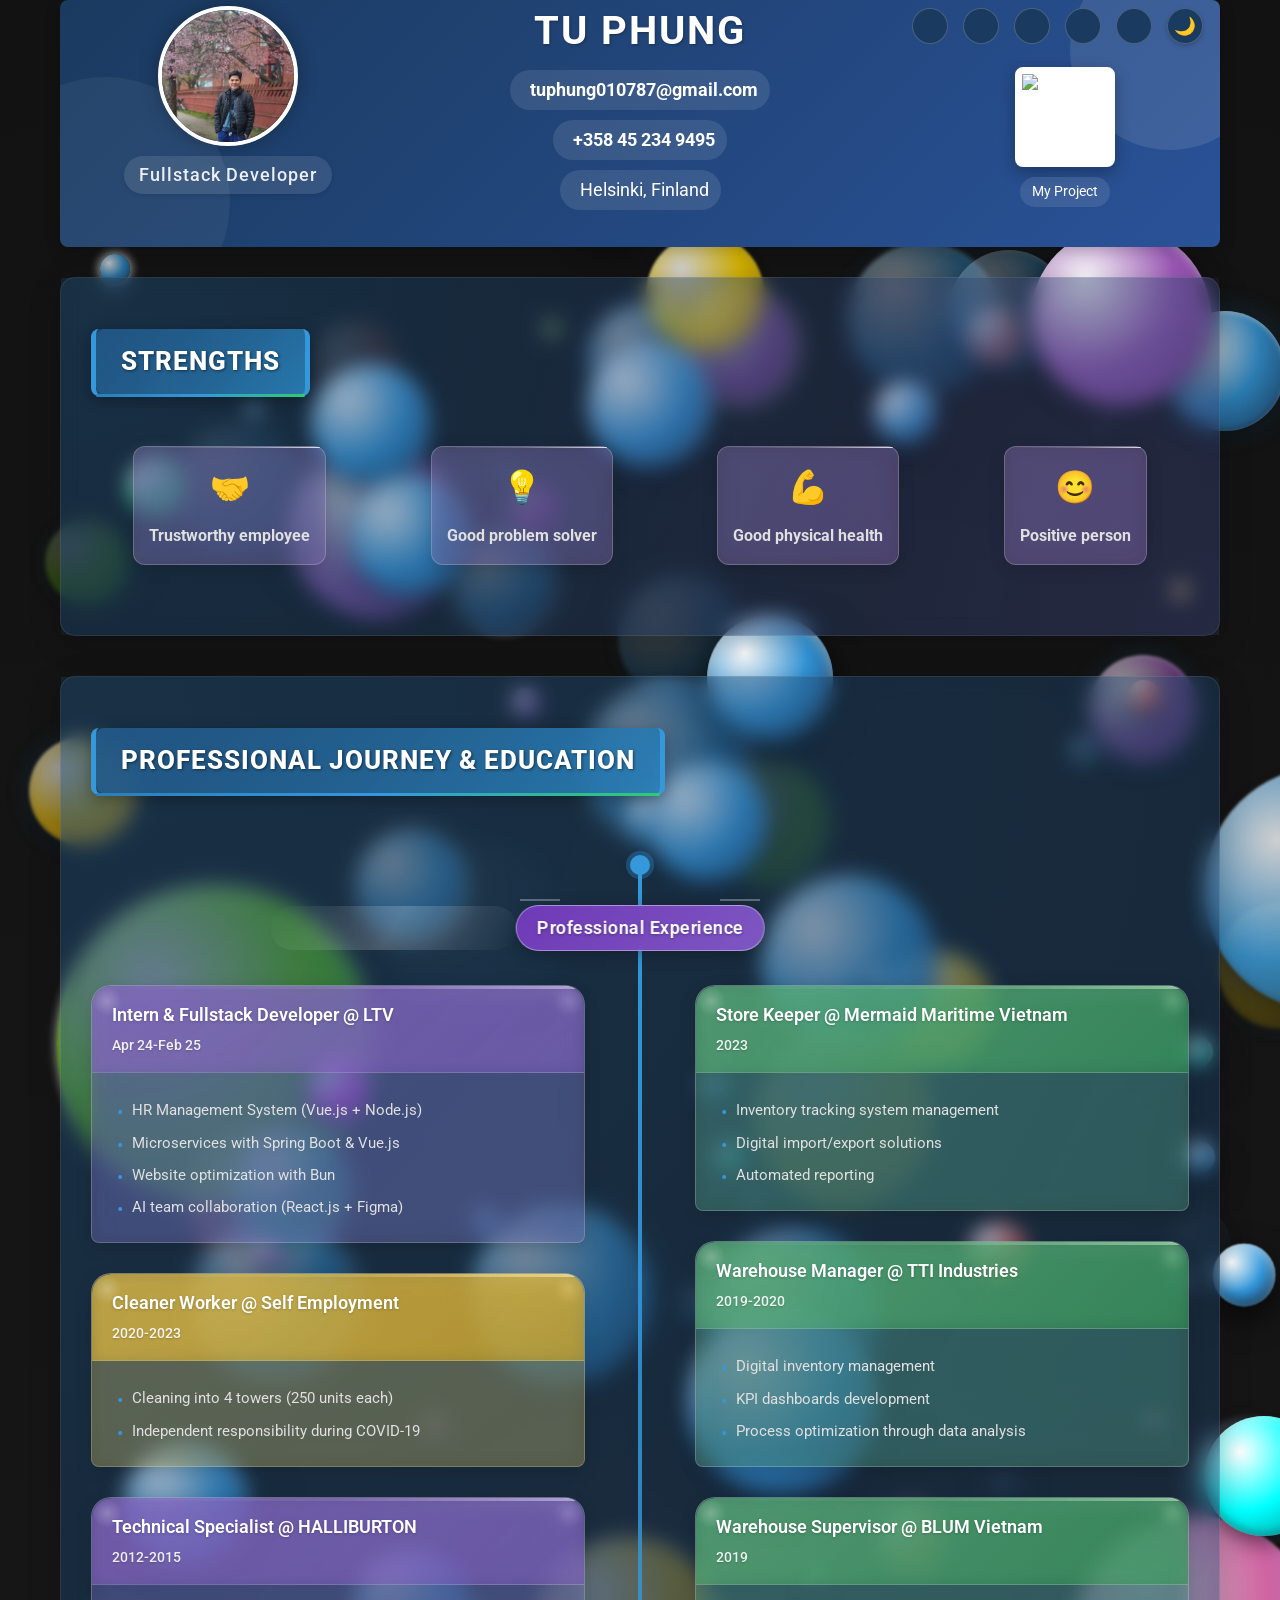
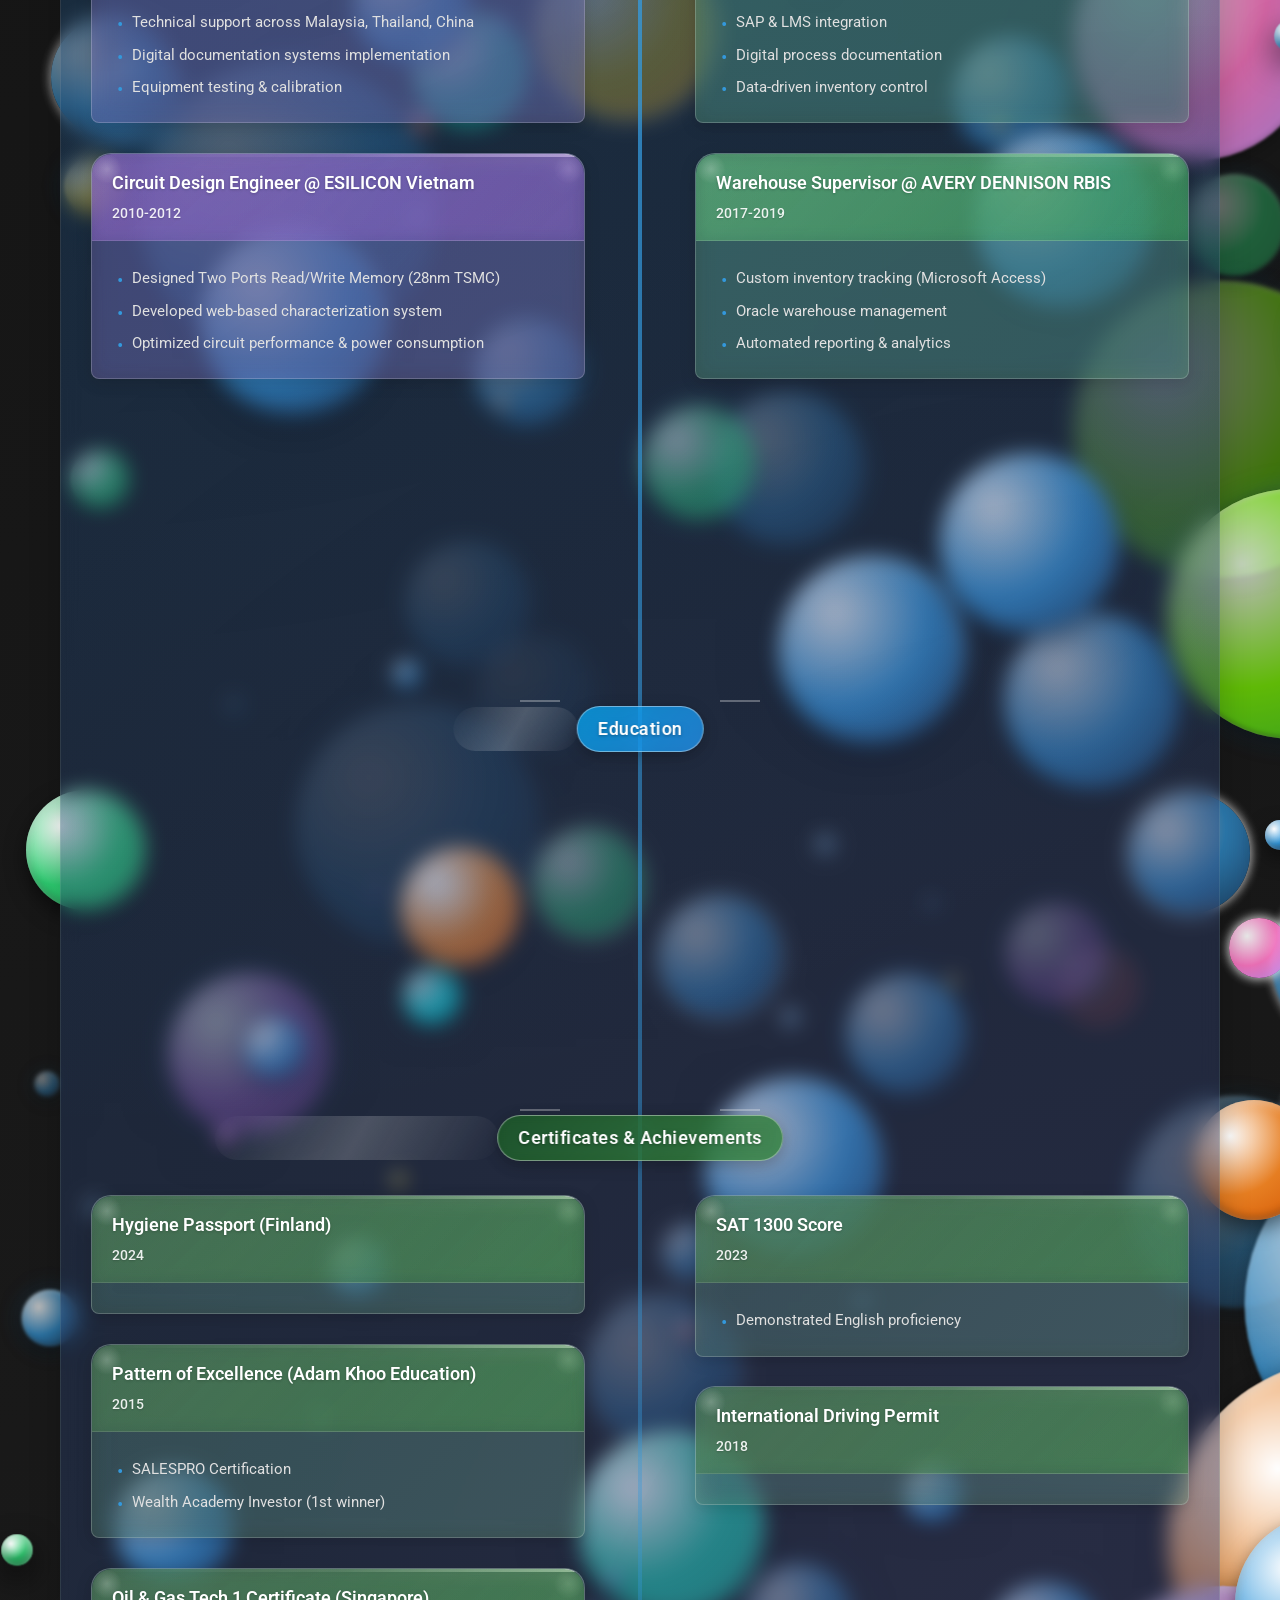
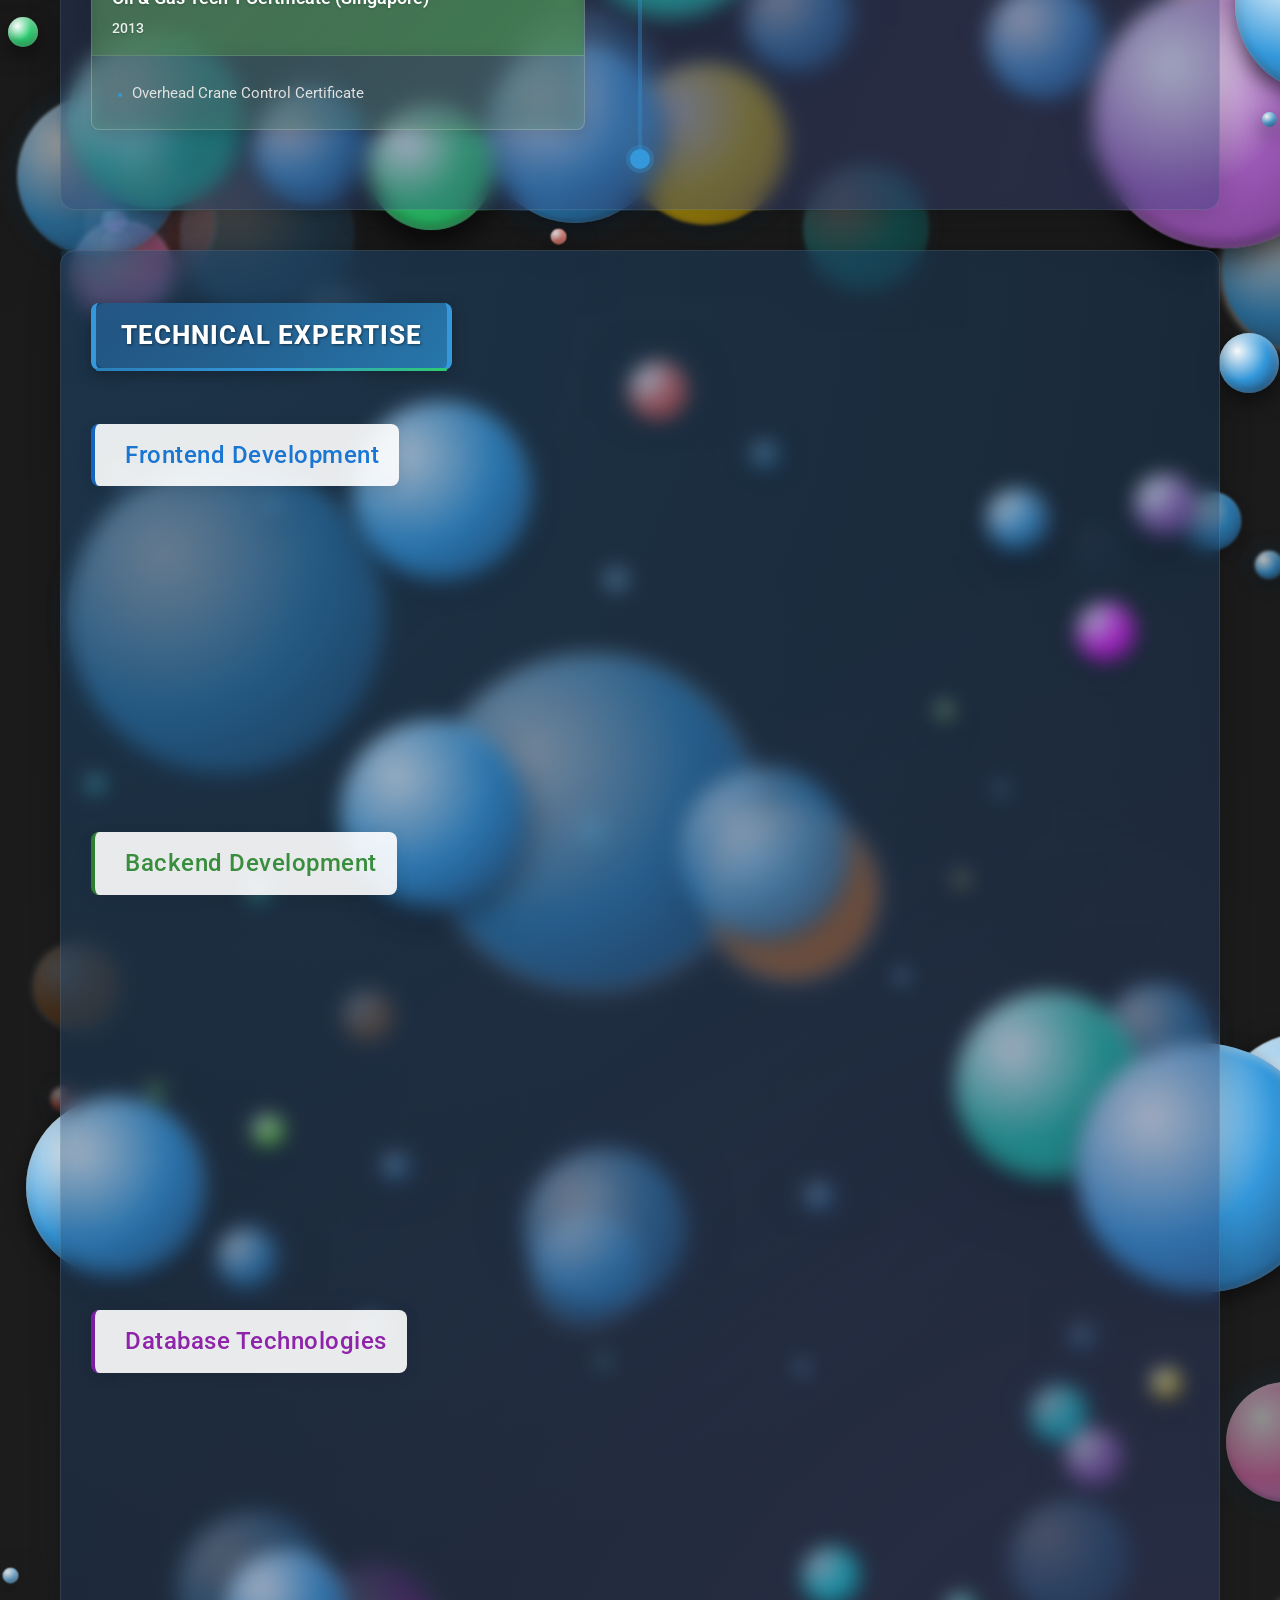
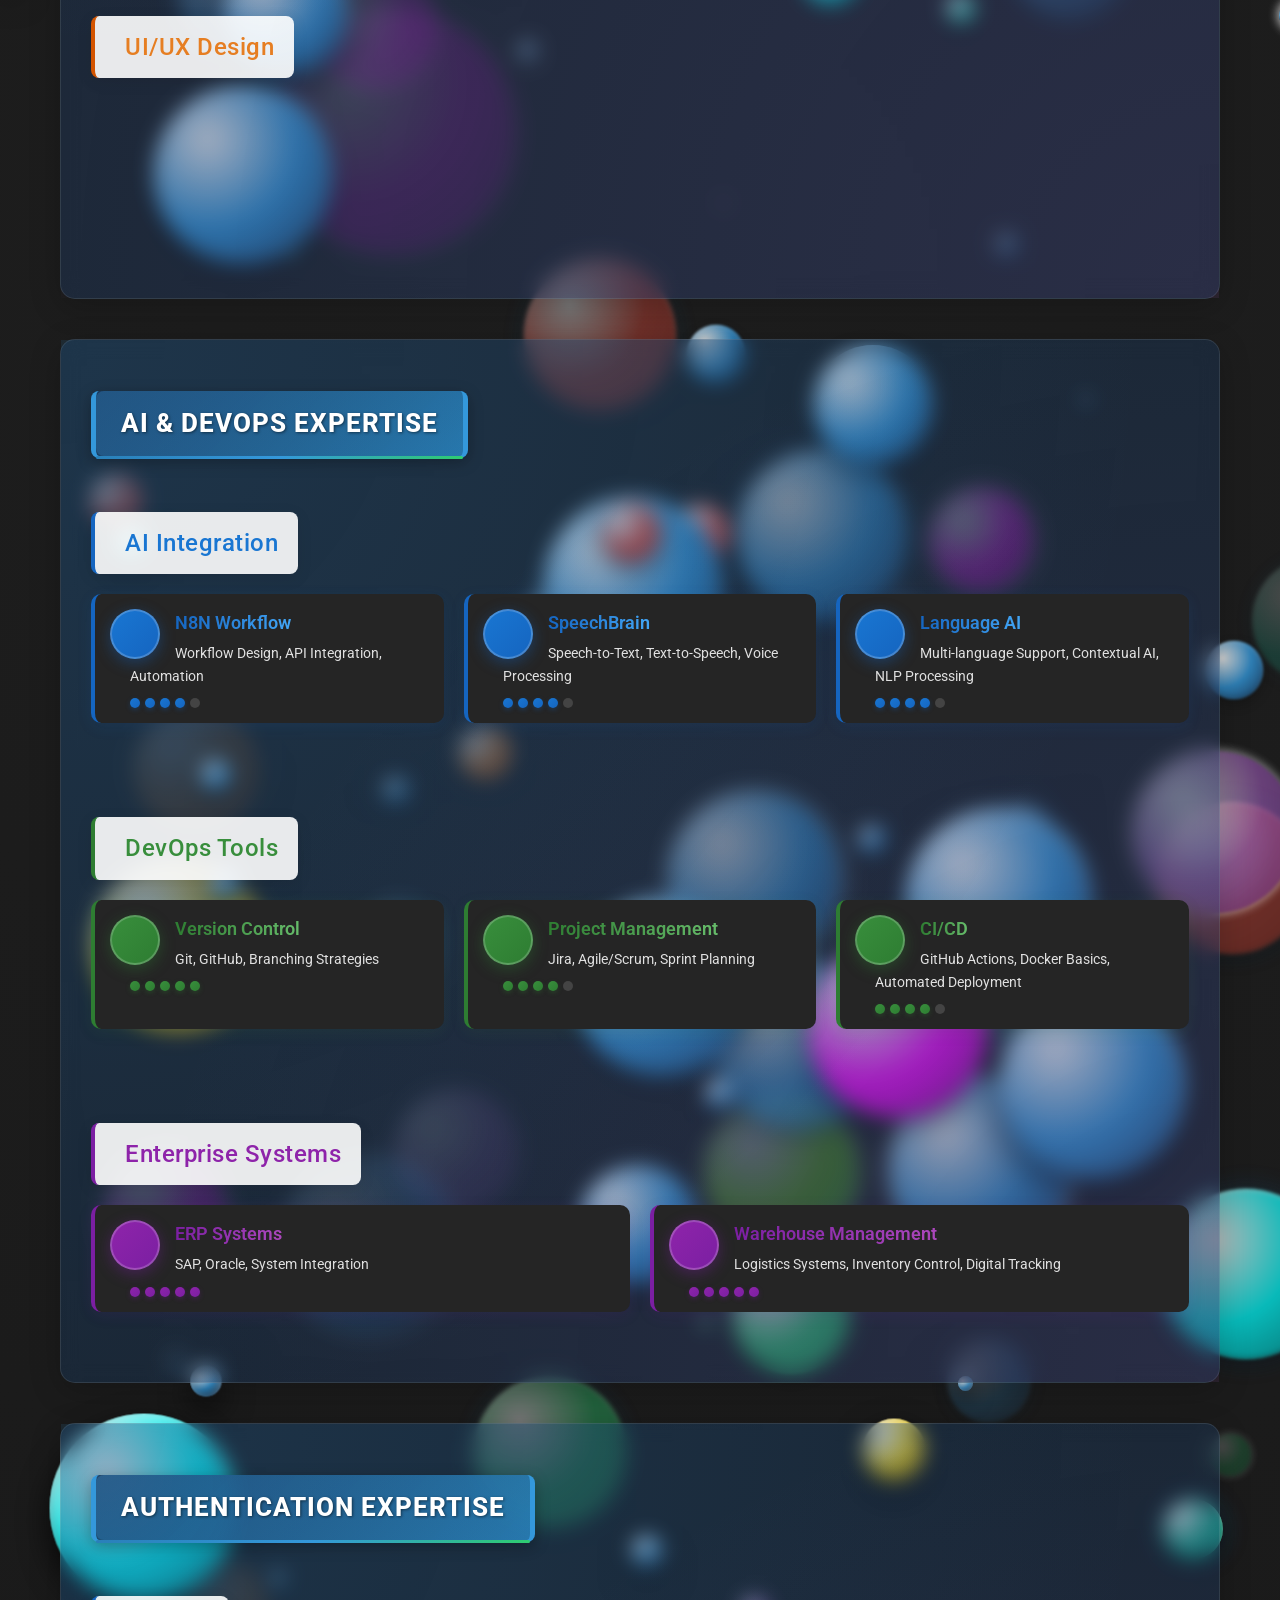
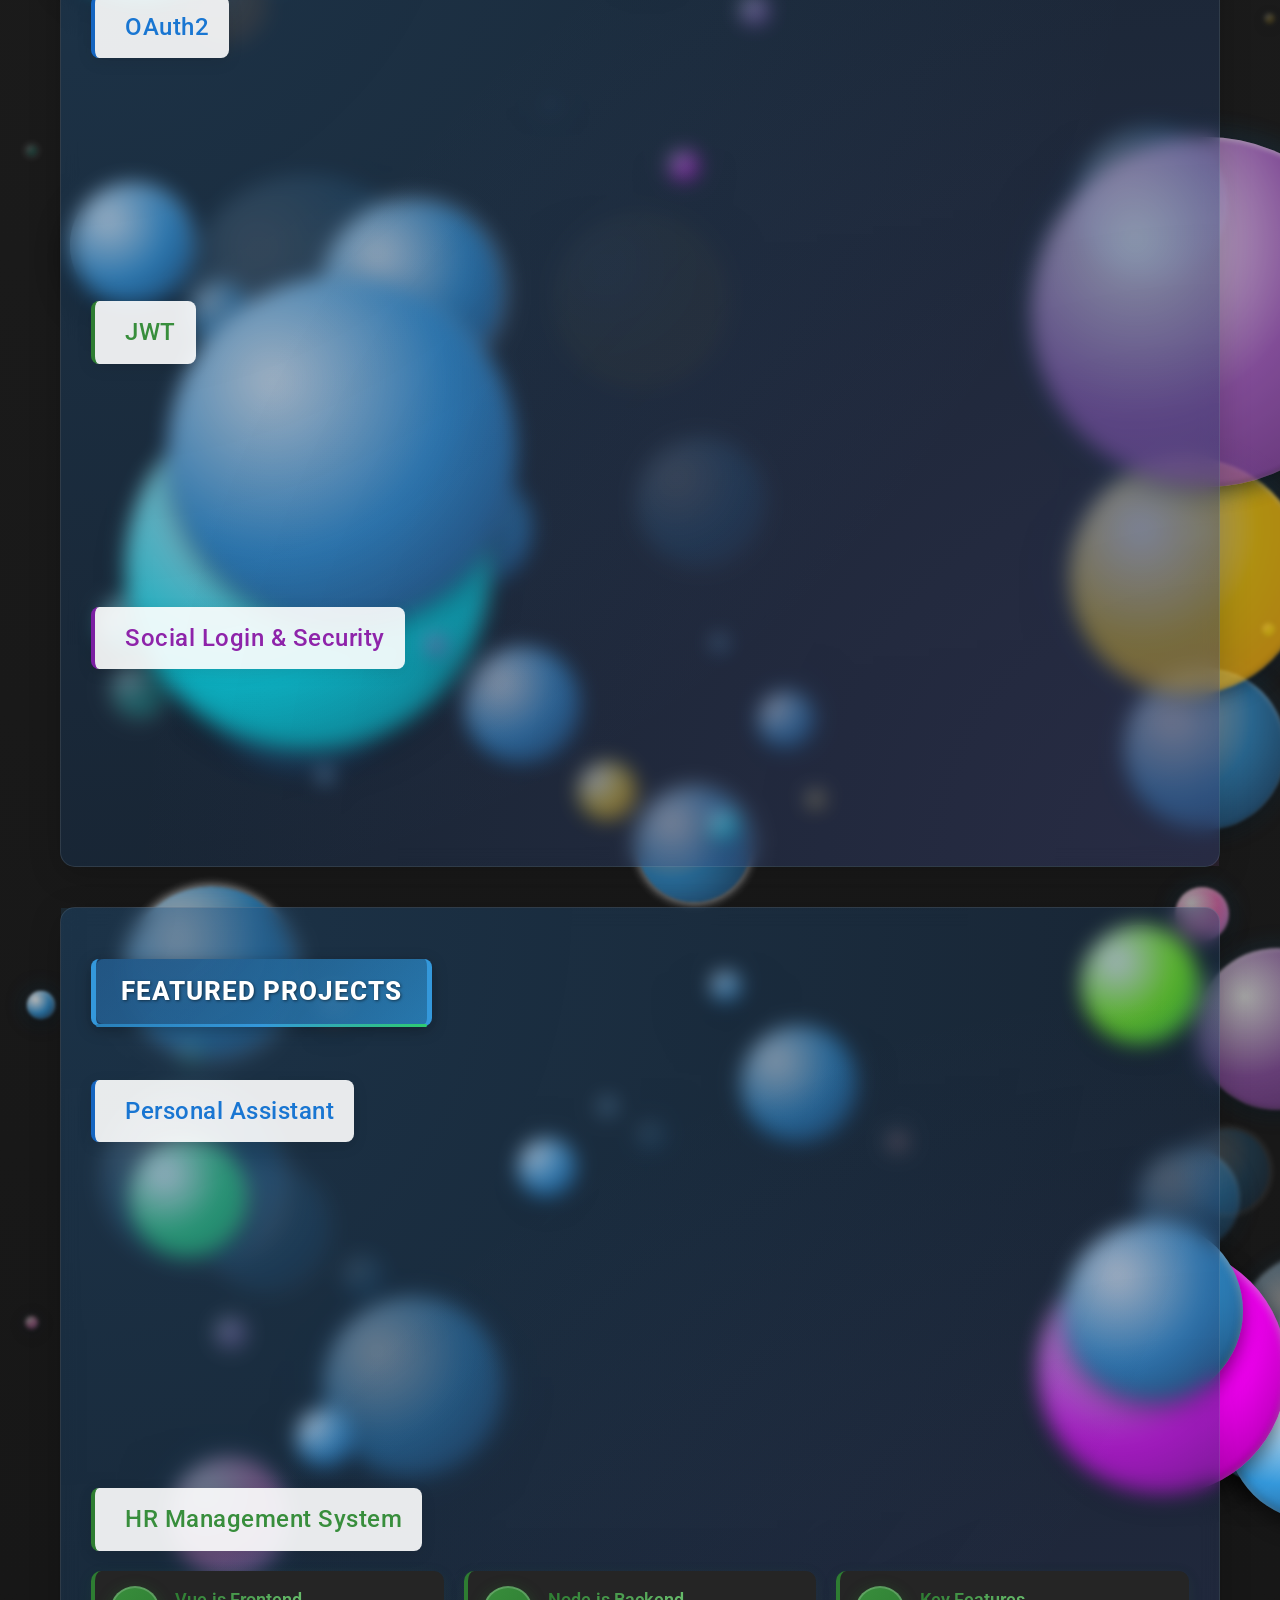
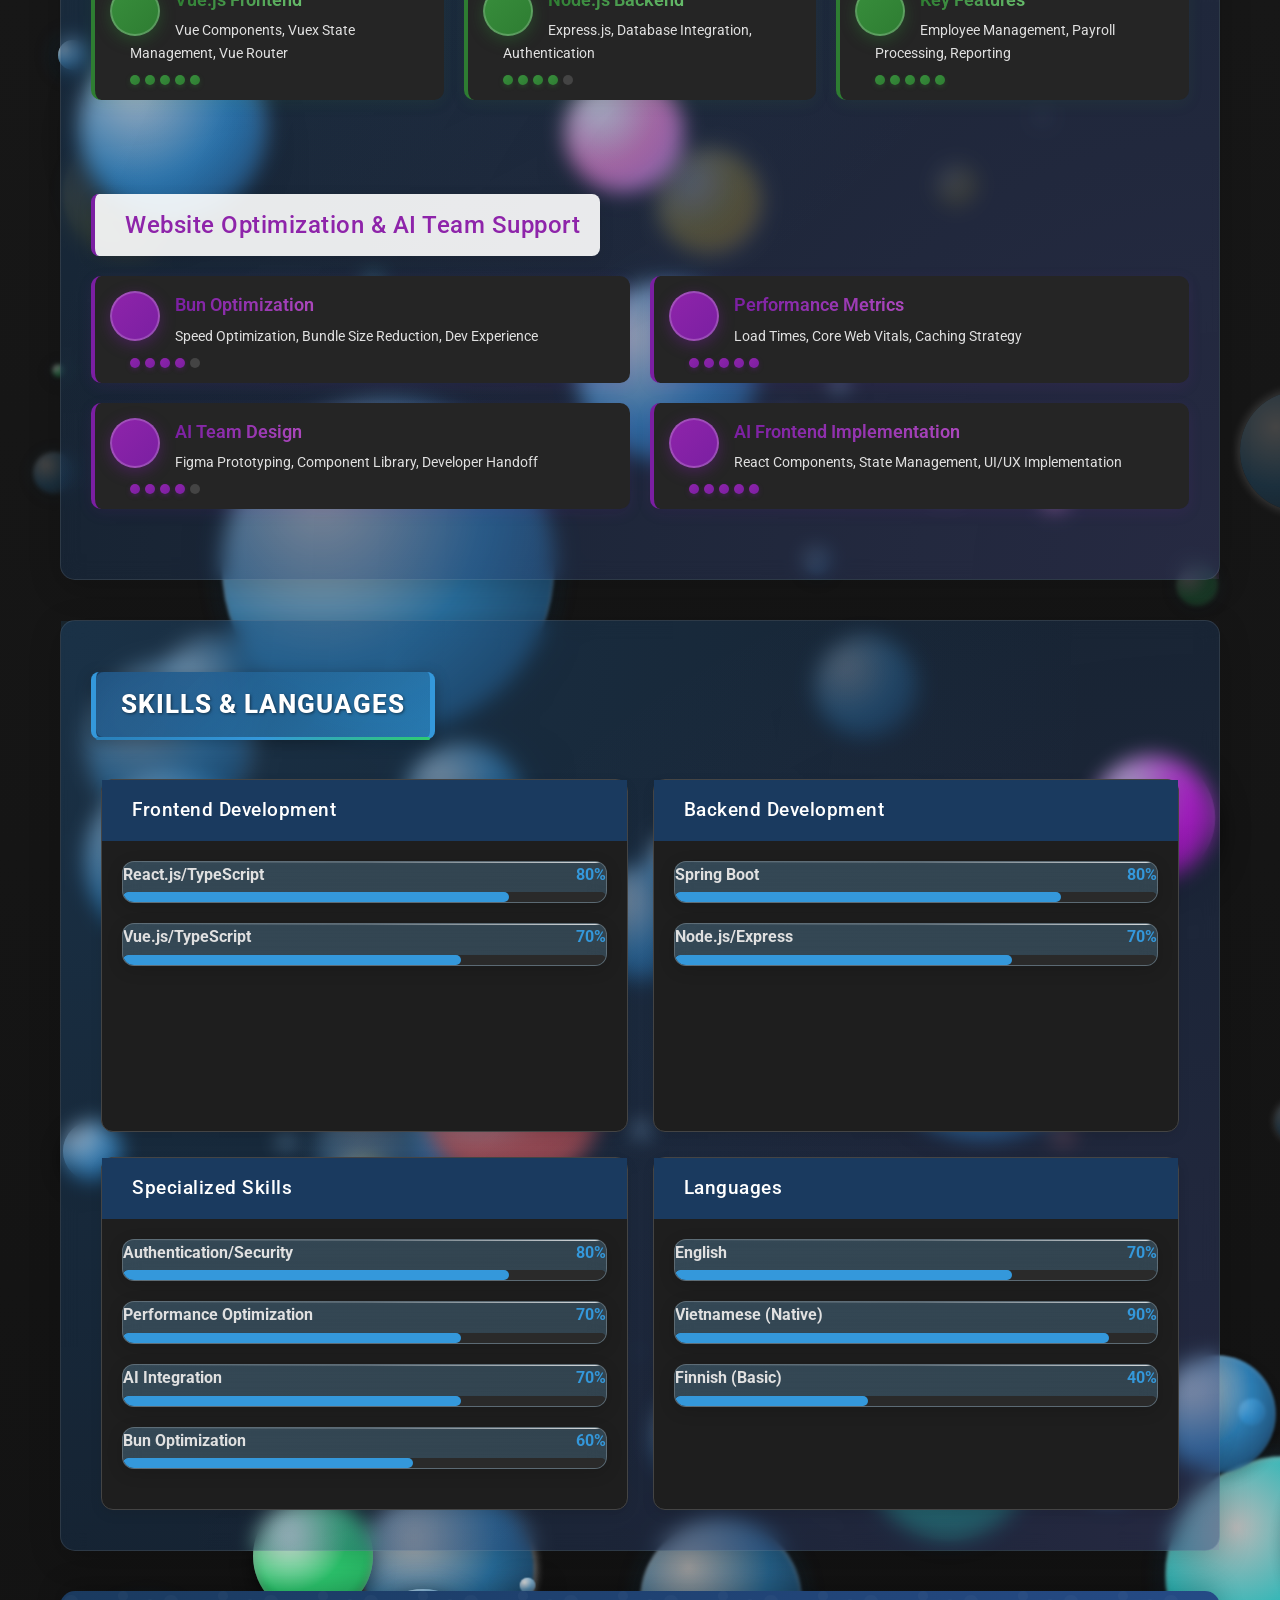
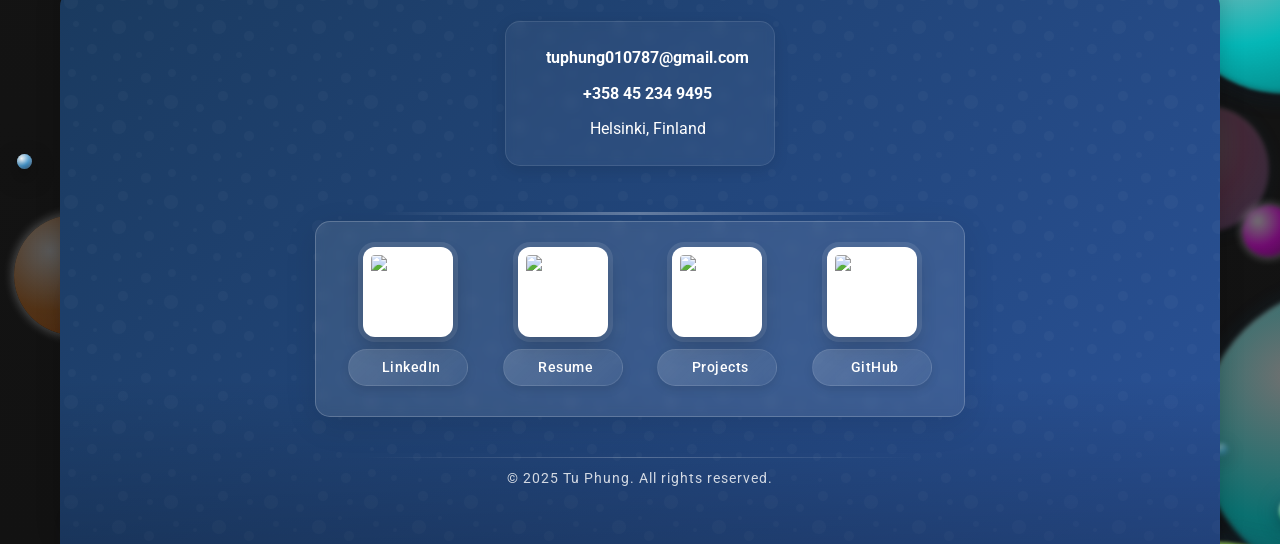
==== commit 341b4218: "V0 update name of repository" ====
--- a/index.html
+++ b/index.html
@@ -2208,11 +2208,11 @@
         <h2>STRENGTHS</h2>
         <div class="strengths-container">
             <div class="strength-item">
-                <div class="strength-icon">💼</div>
+                <div class="strength-icon">🤝</div>
                 <div class="strength-text">Trustworthy employee</div>
             </div>
             <div class="strength-item">
-                <div class="strength-icon">🧩</div>
+                <div class="strength-icon">💡</div>
                 <div class="strength-text">Good problem solver</div>
             </div>
             <div class="strength-item">
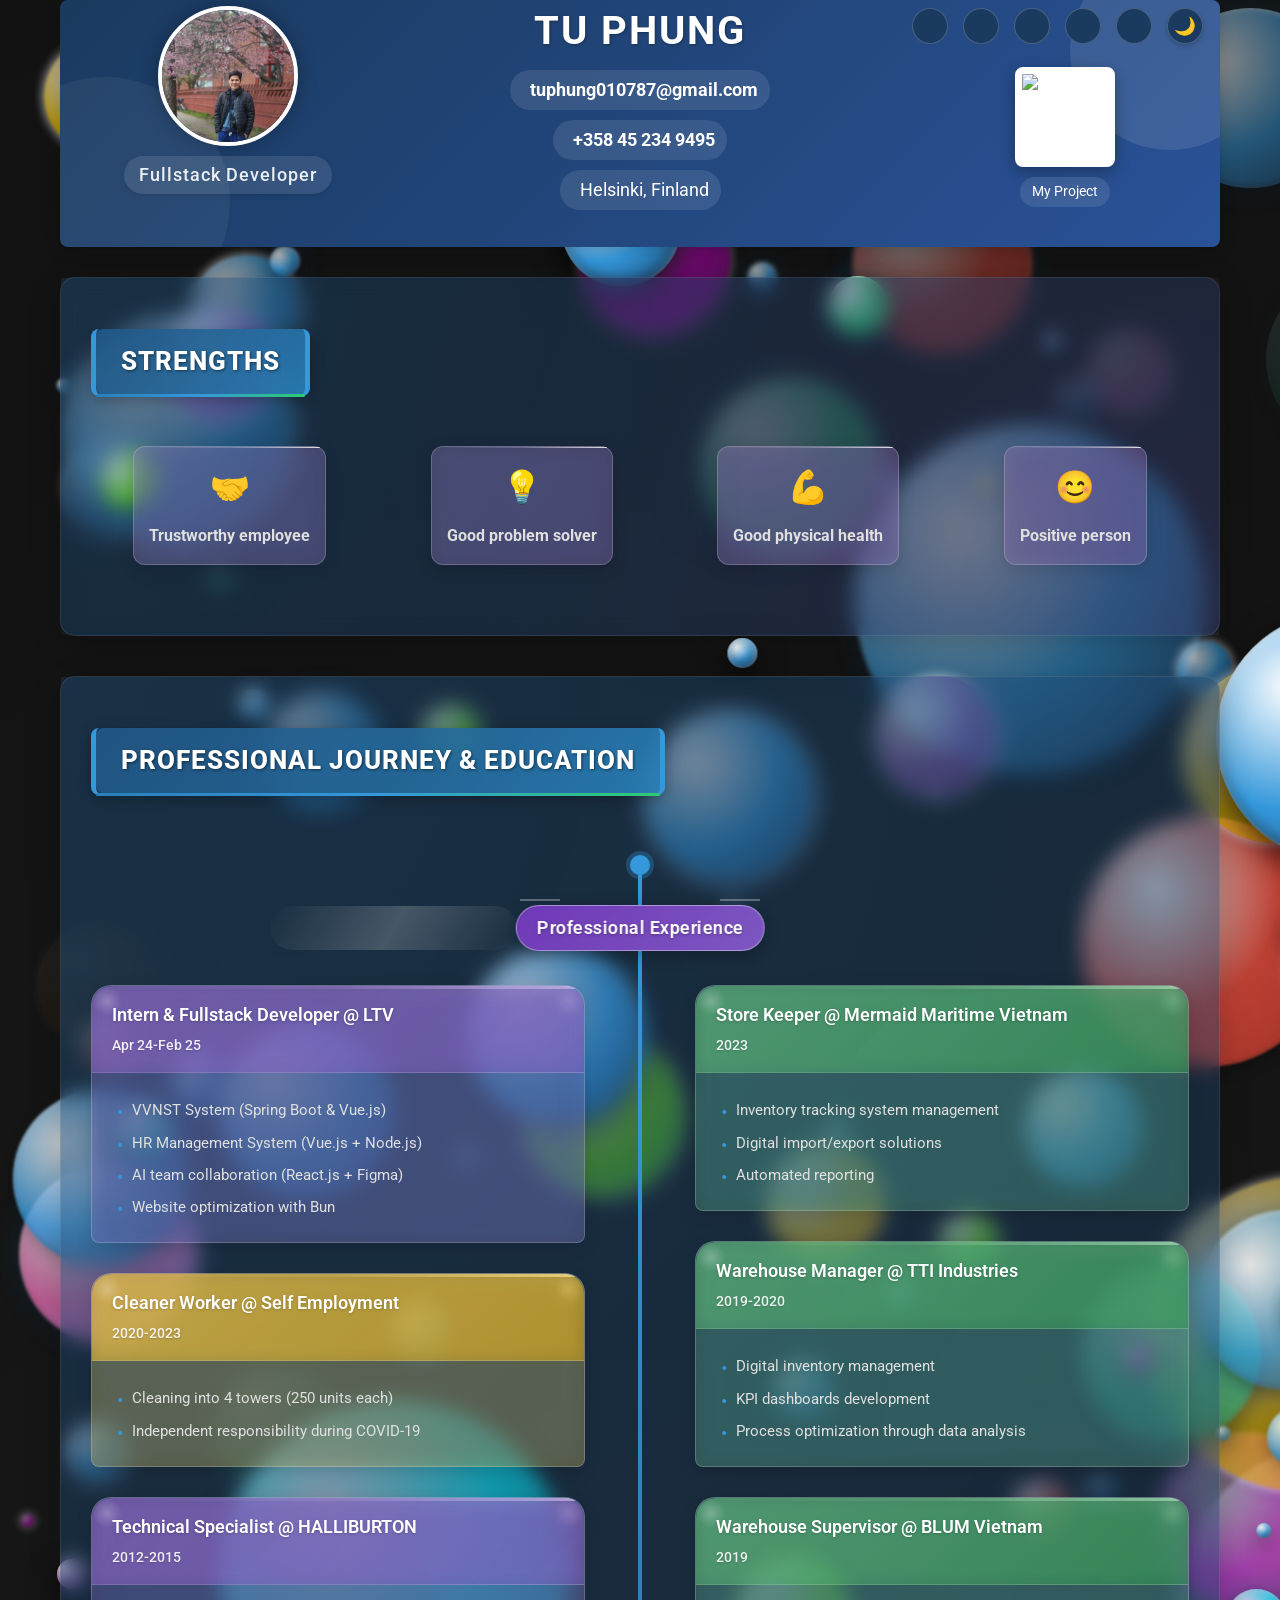
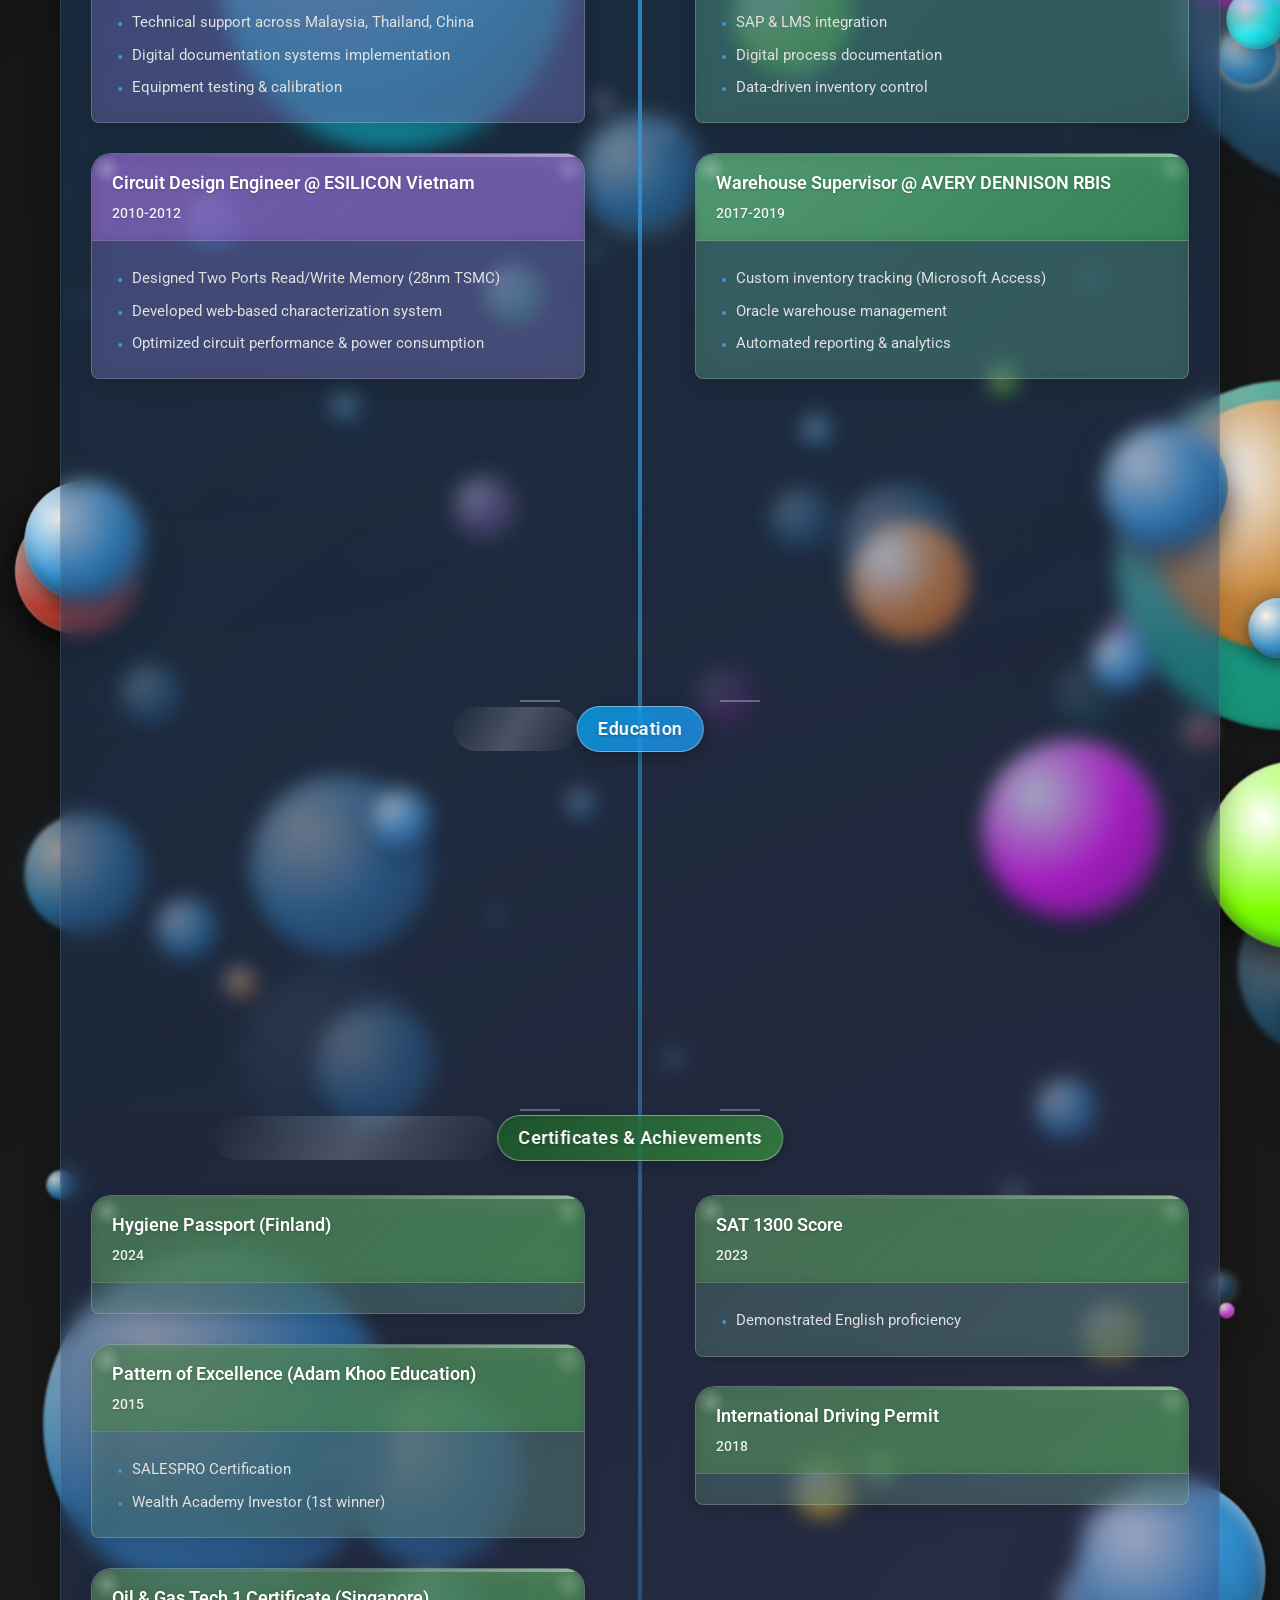
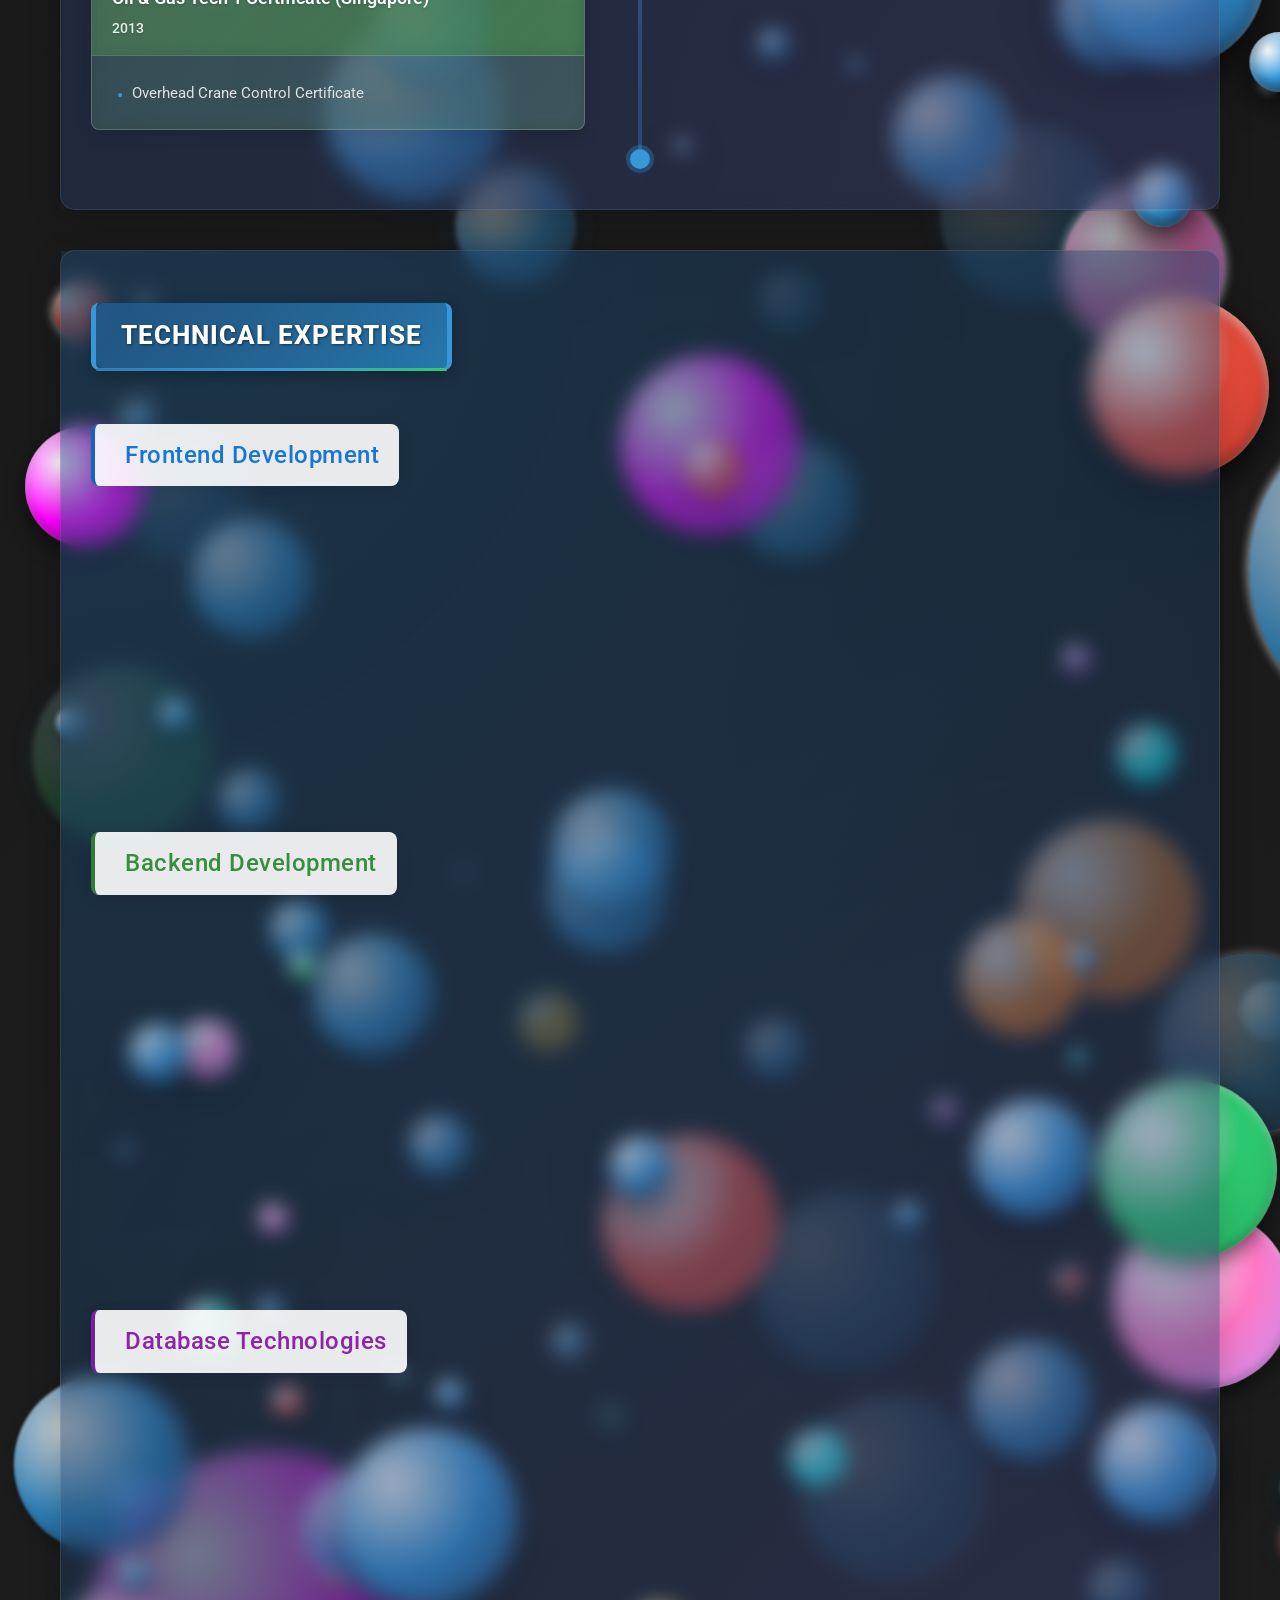
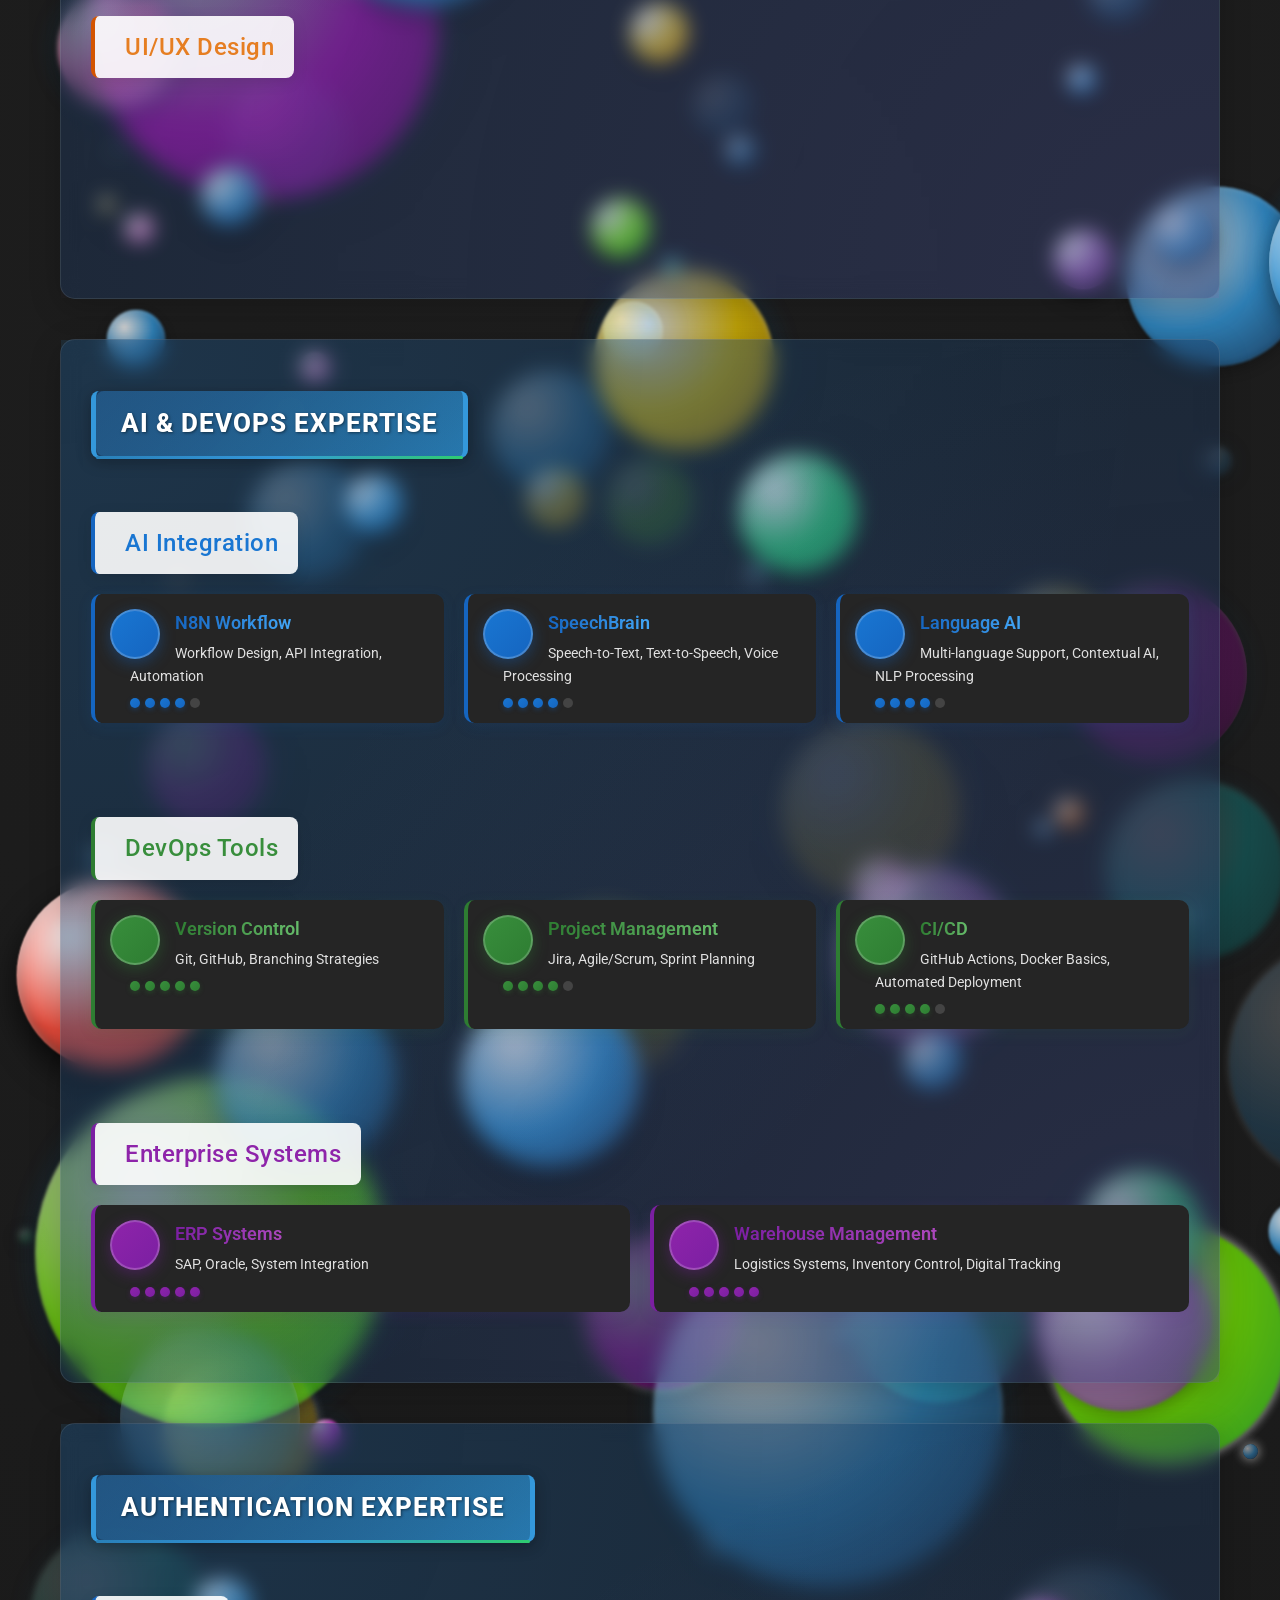
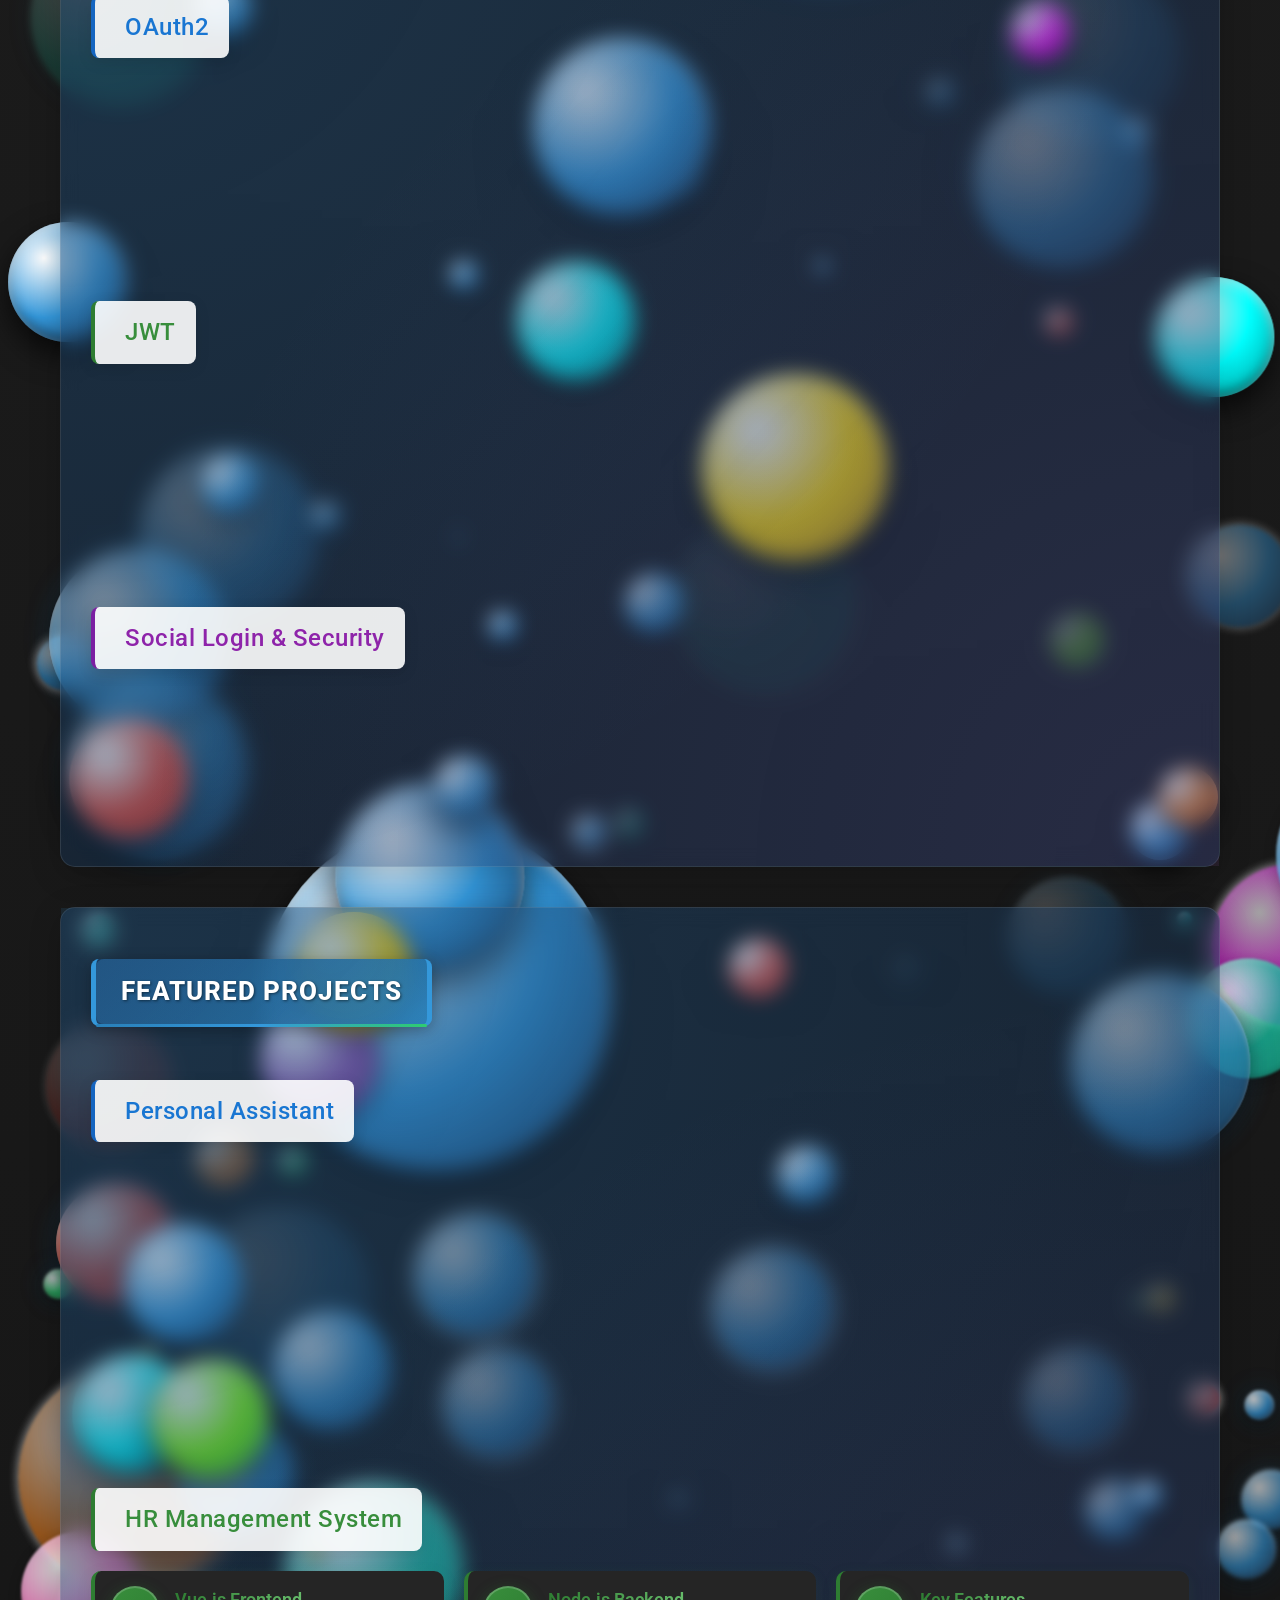
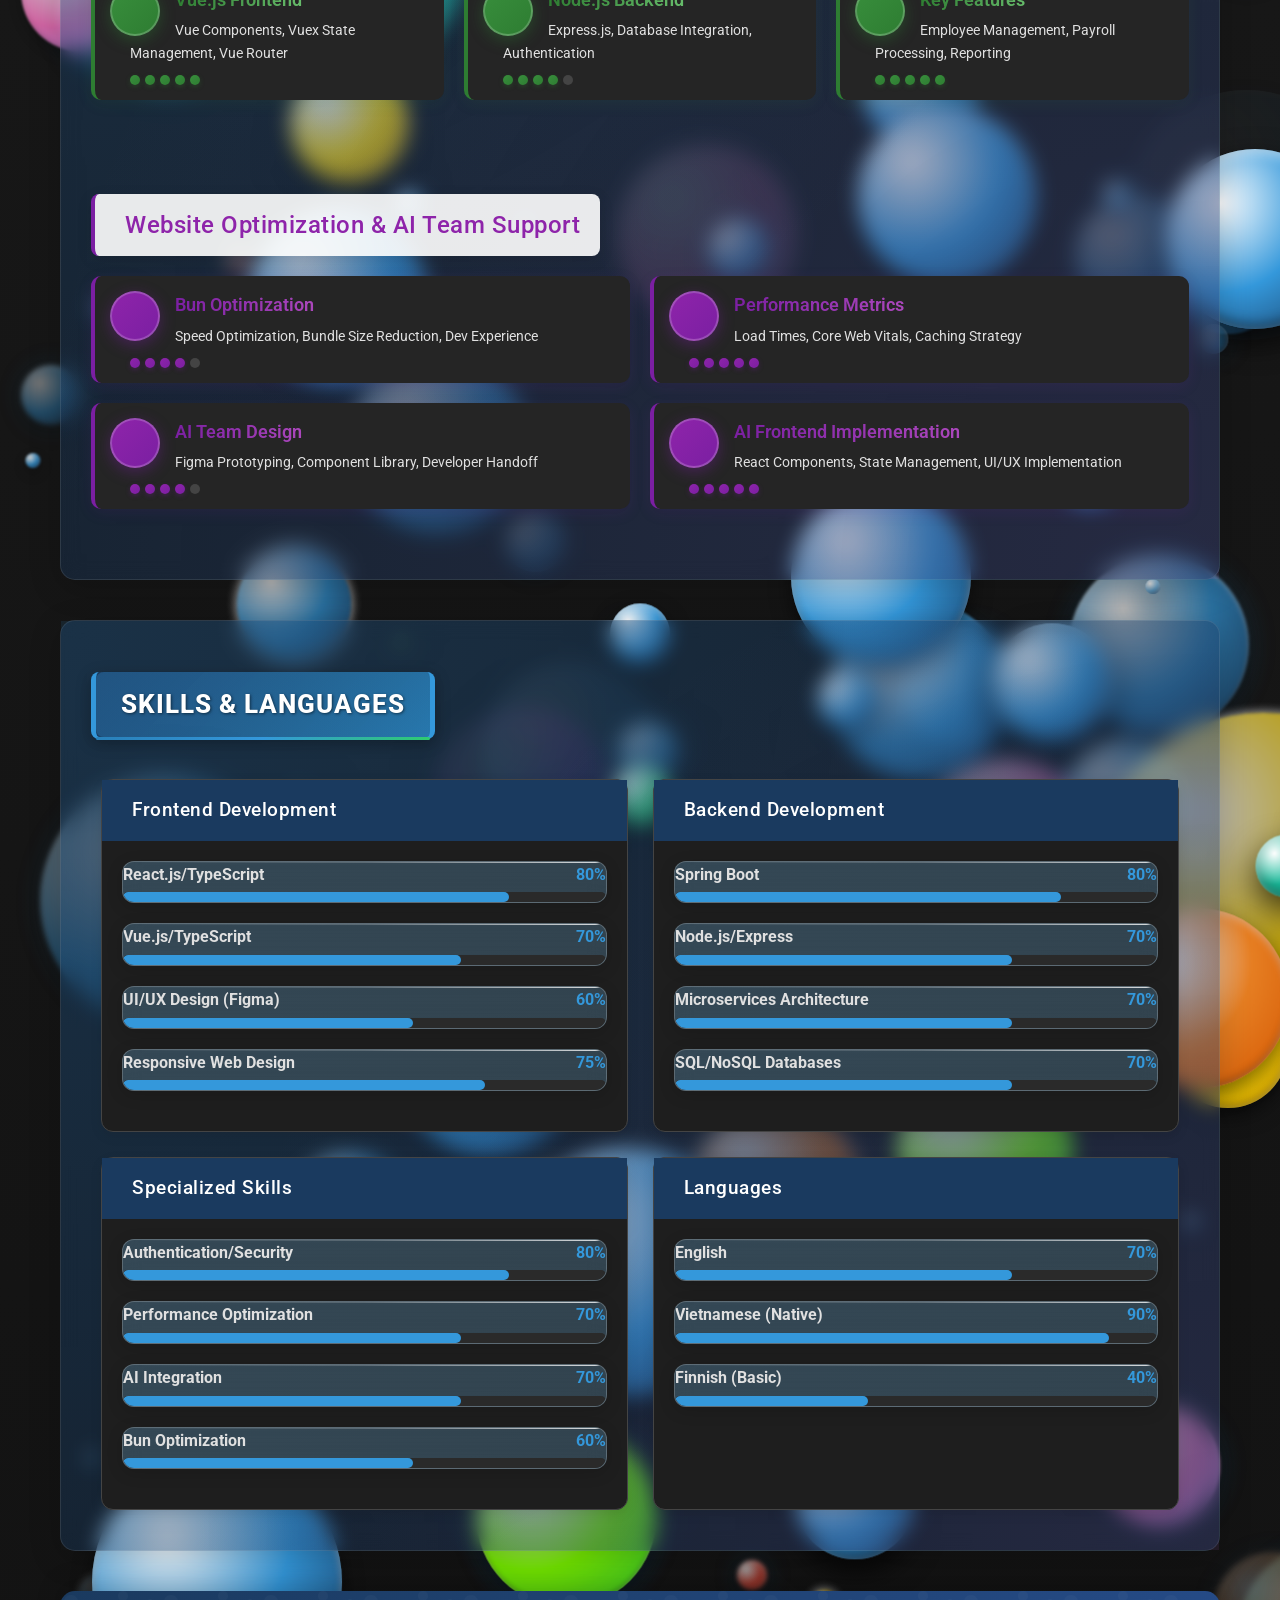
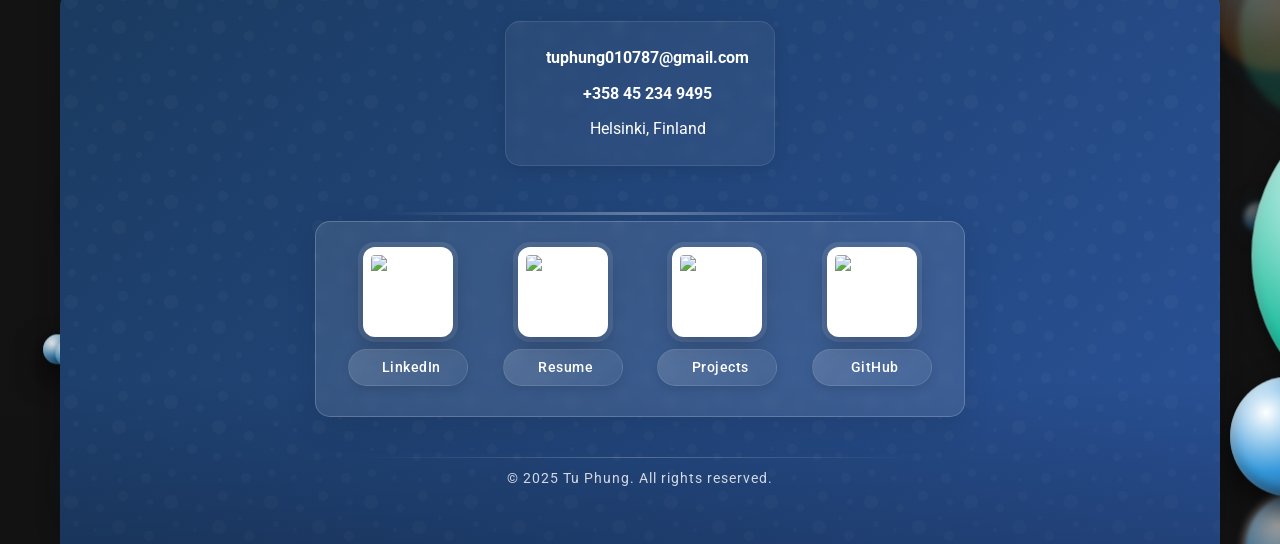
==== commit eabdeb48: "update description" ====
--- a/index.html
+++ b/index.html
@@ -2260,10 +2260,10 @@
                 </div>
                 <div class="timeline-item-content">
                     <div class="timeline-item-details">
+                        <div class="timeline-detail">VVNST System (Spring Boot & Vue.js)</div>
                         <div class="timeline-detail">HR Management System (Vue.js + Node.js)</div>
-                        <div class="timeline-detail">Microservices with Spring Boot & Vue.js</div>
+                        <div class="timeline-detail">AI team collaboration (React.js + Figma)</div>
                         <div class="timeline-detail">Website optimization with Bun</div>
-                        <div class="timeline-detail">AI team collaboration (React.js + Figma)</div>
                     </div>
                 </div>
             </div>
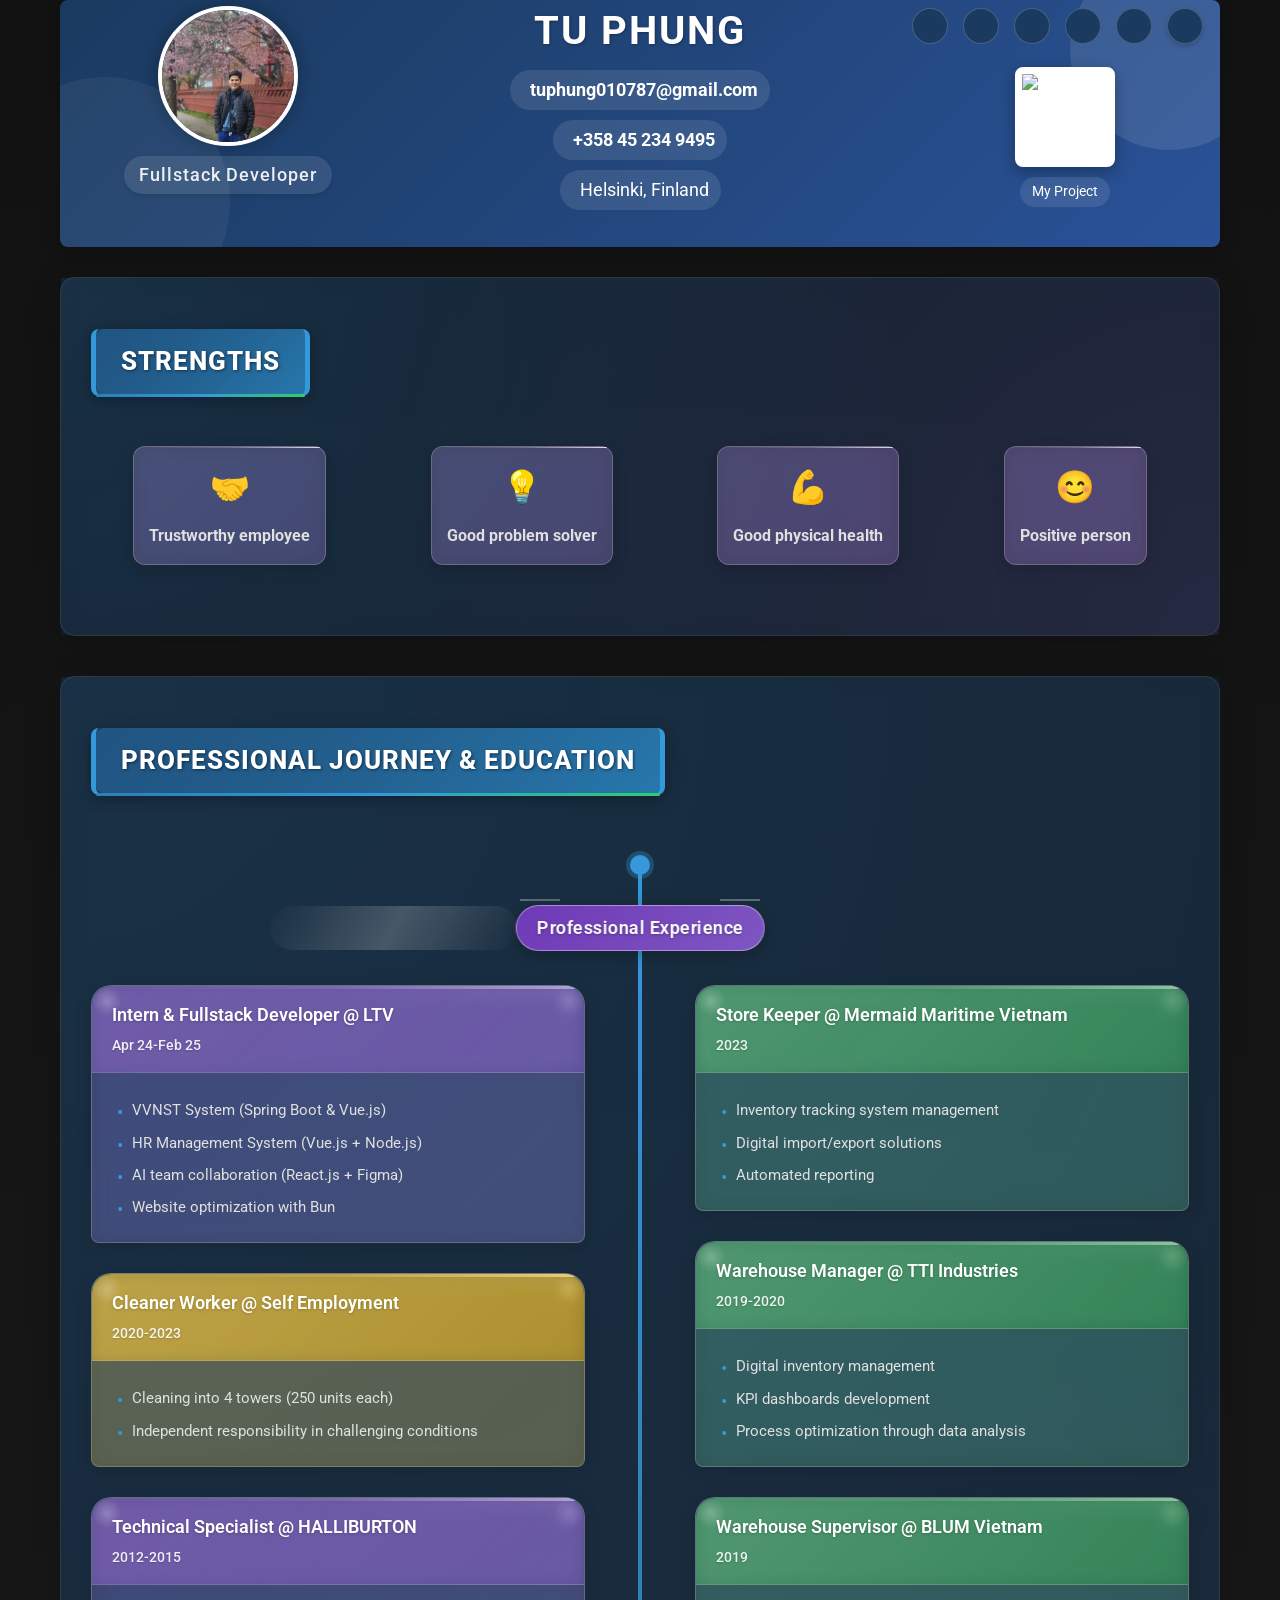
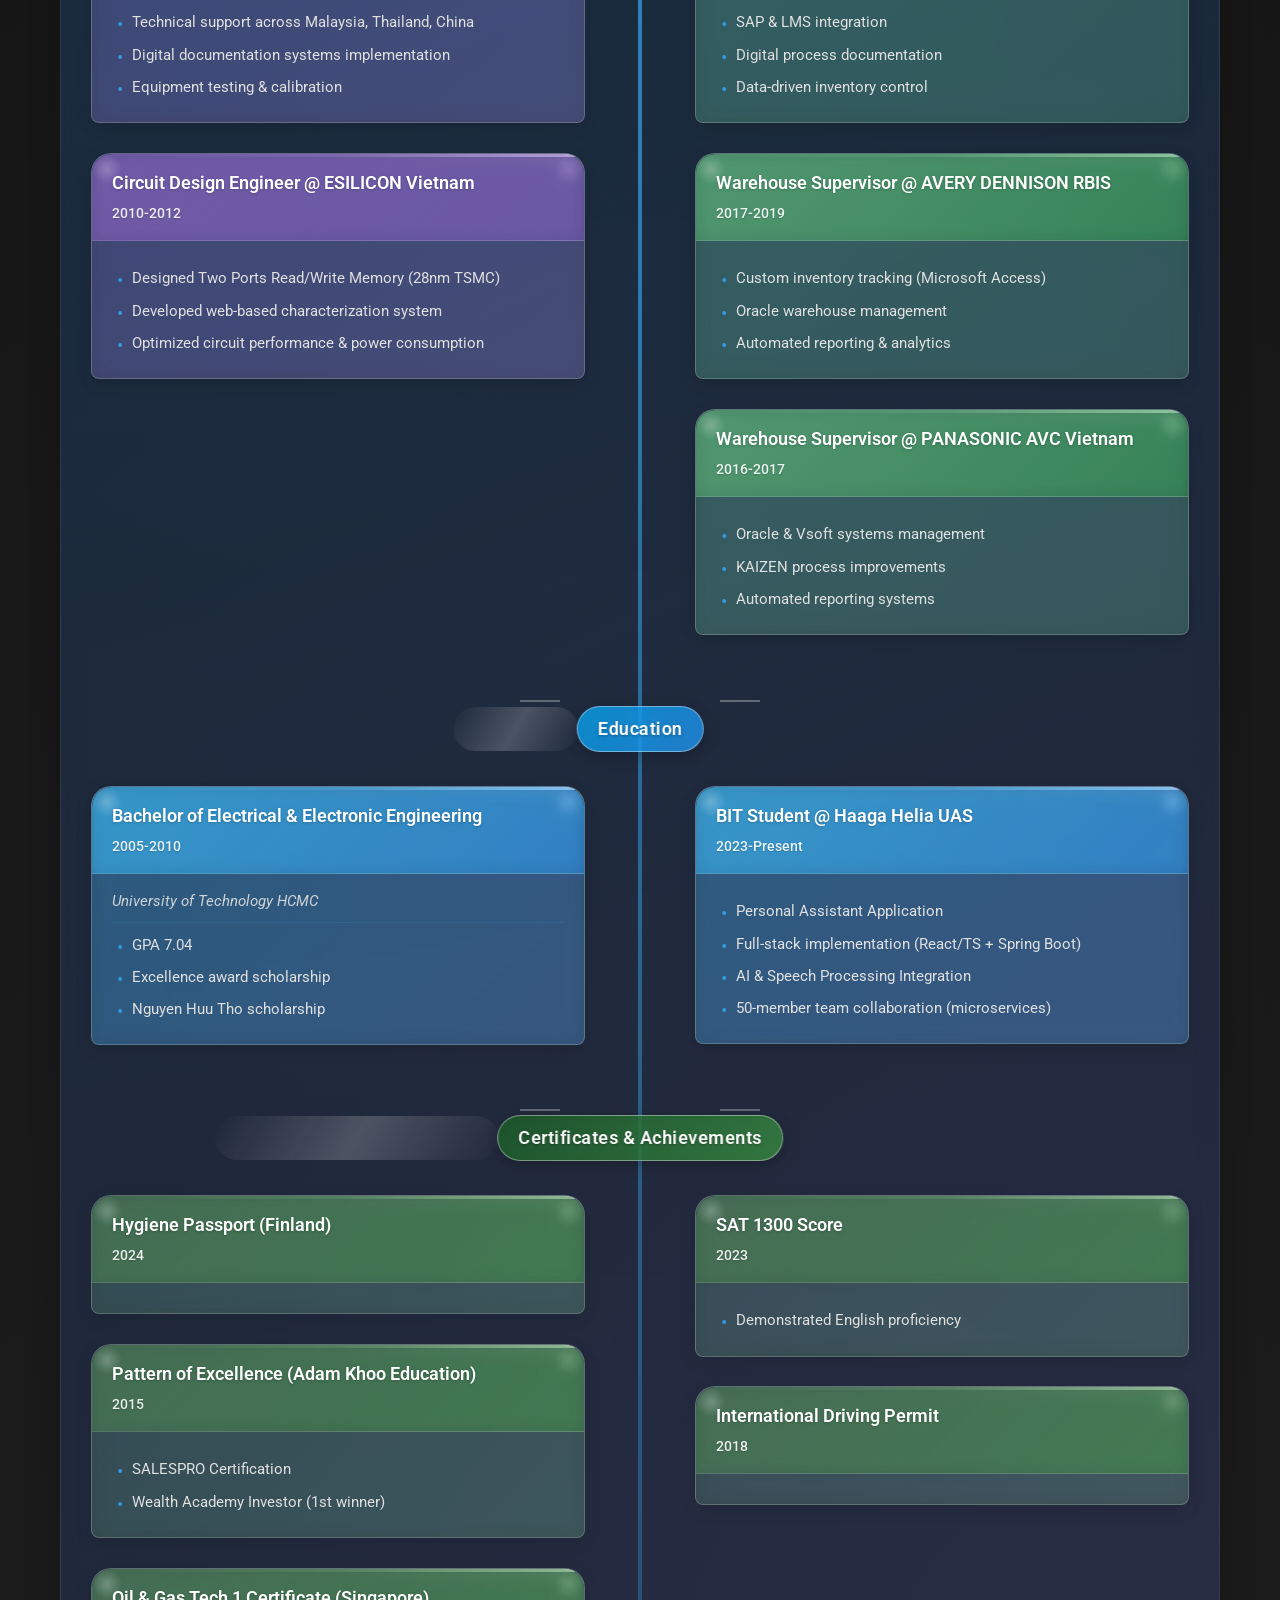
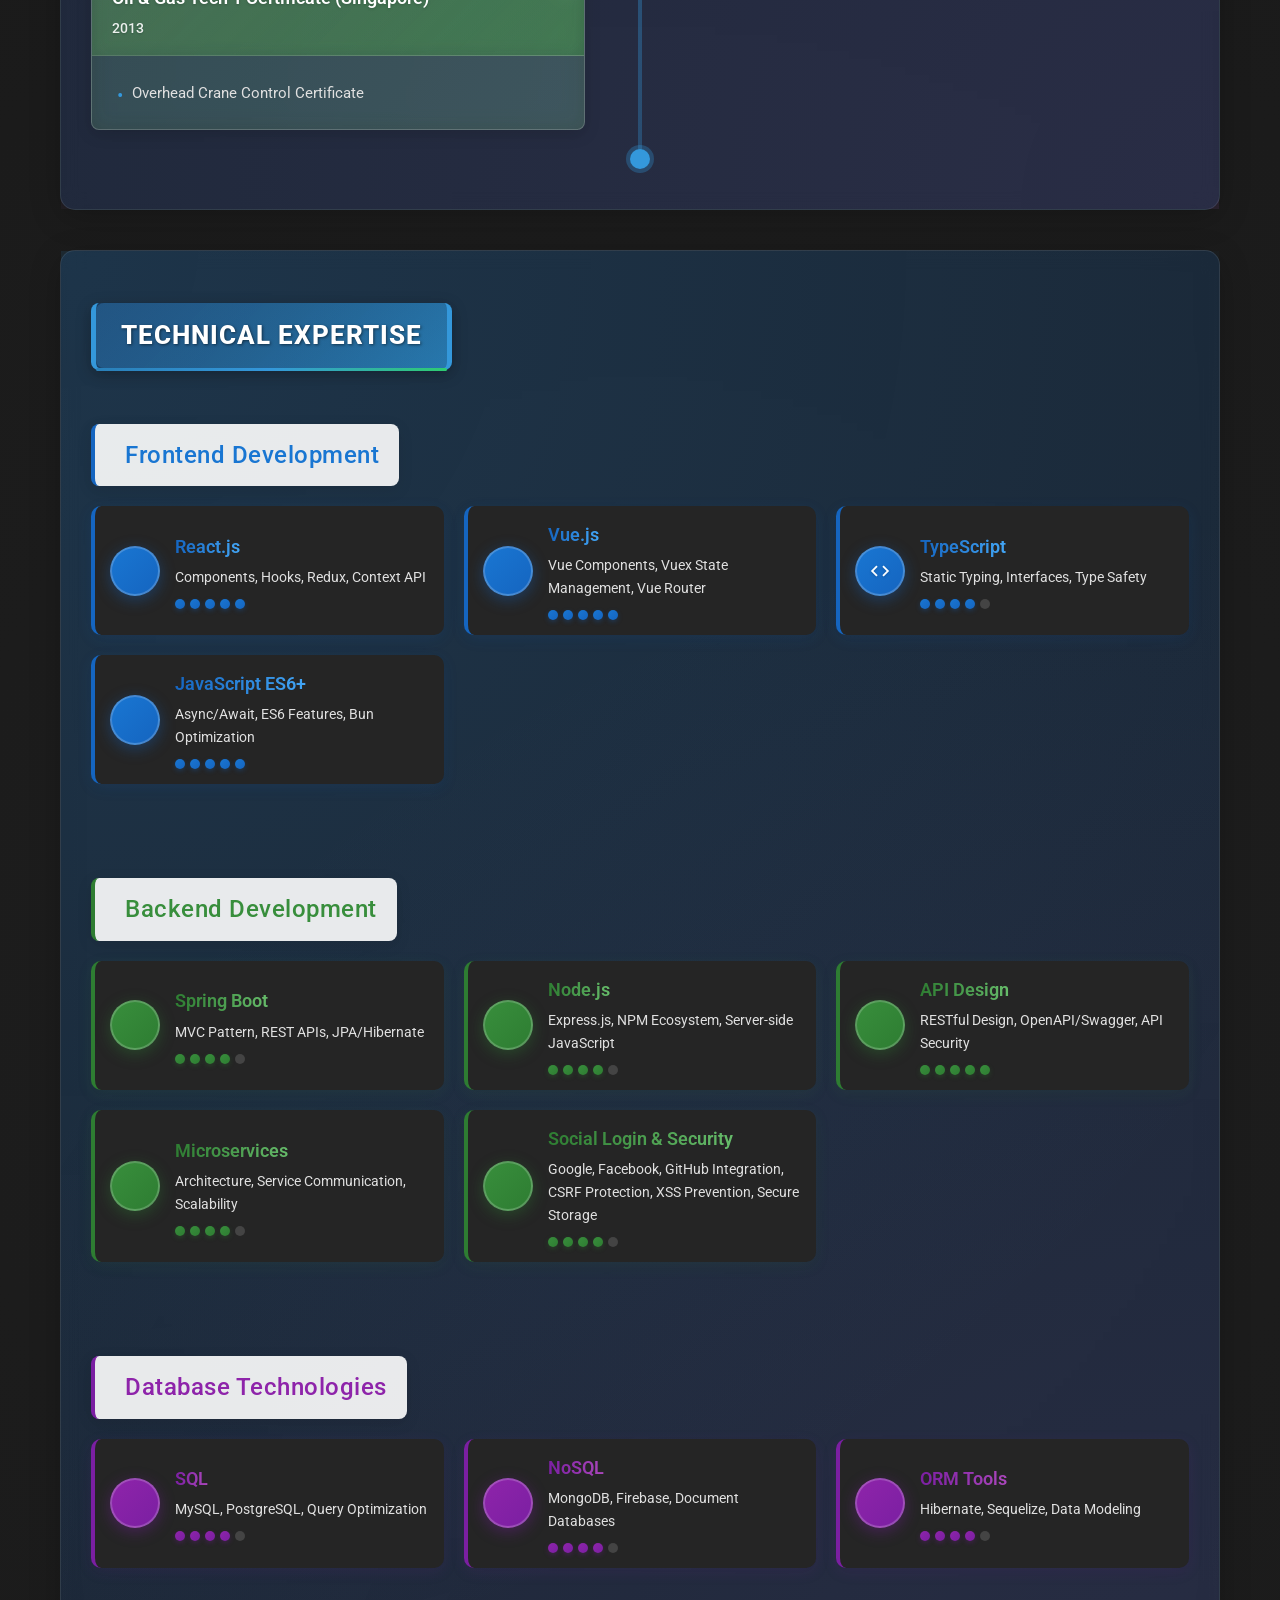
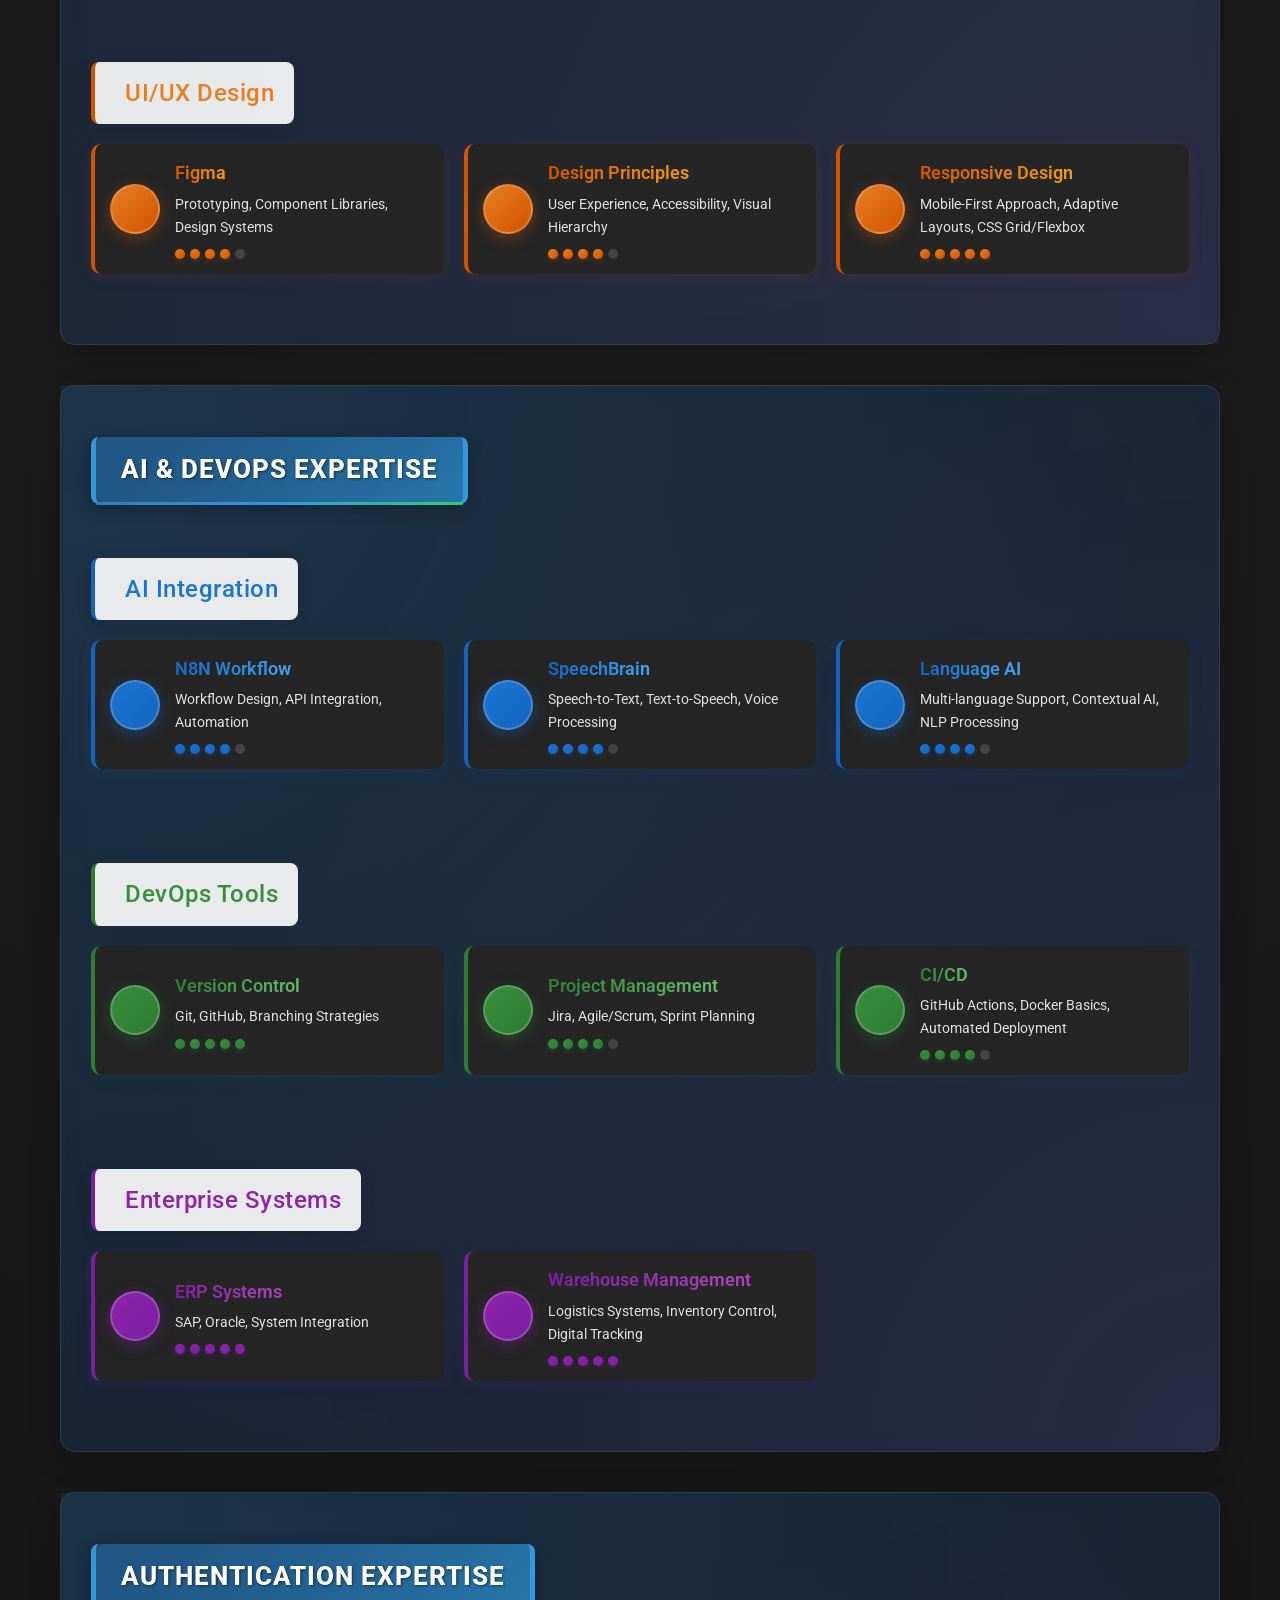
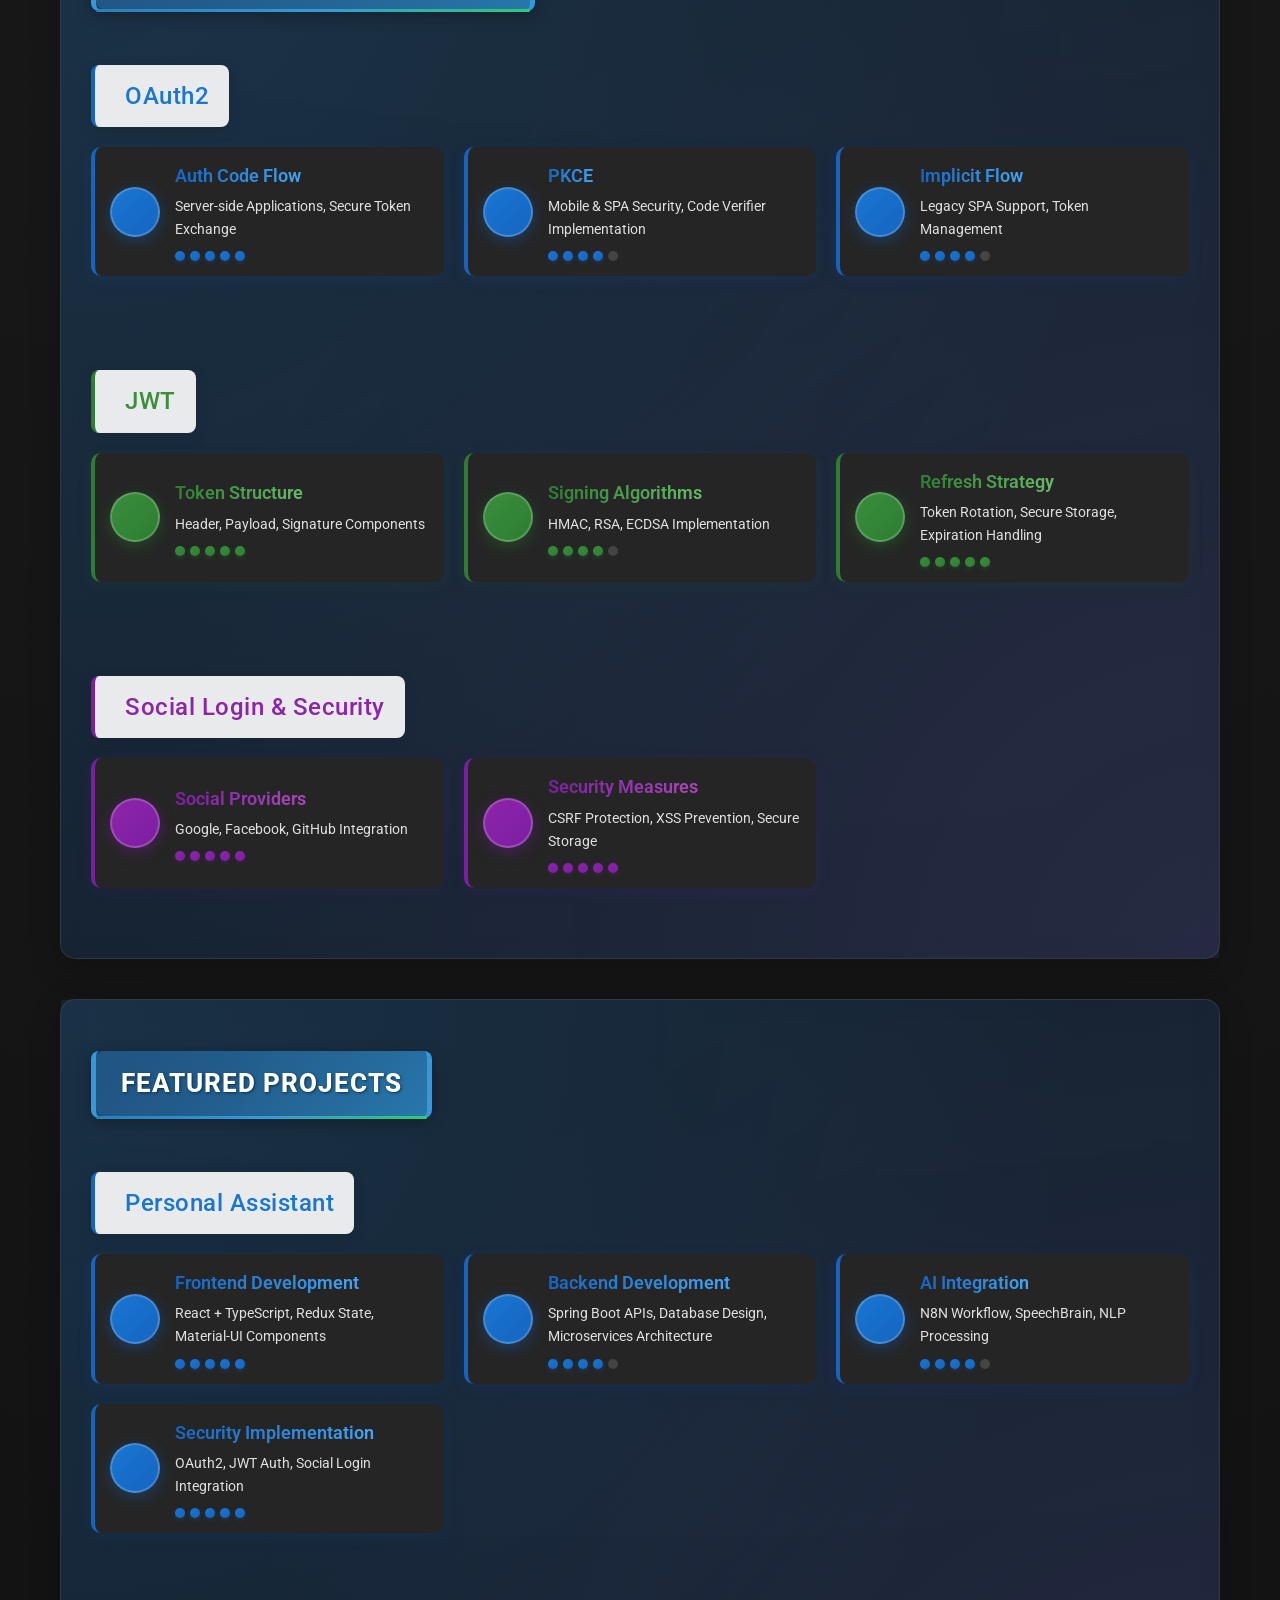
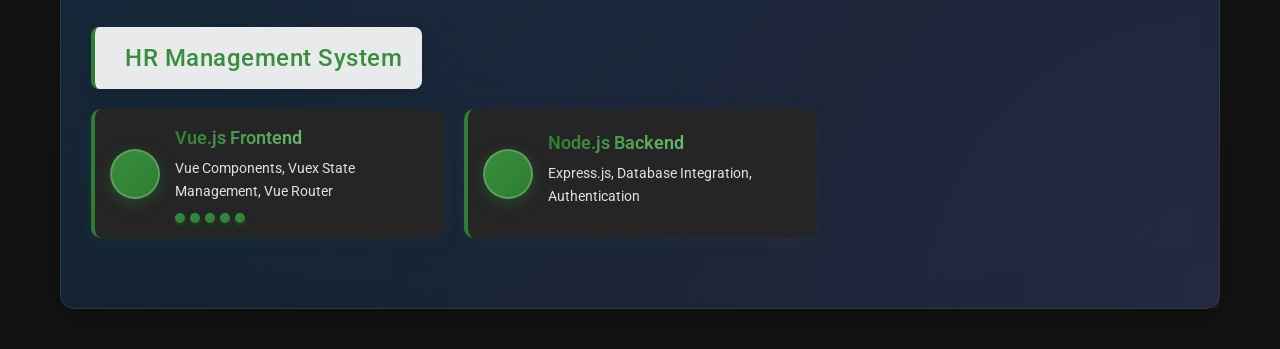
==== commit 9a2465f6: "update content" ====
--- a/index.html
+++ b/index.html
@@ -2292,7 +2292,7 @@
                 <div class="timeline-item-content">
                     <div class="timeline-item-details">
                         <div class="timeline-detail">Cleaning into 4 towers (250 units each)</div>
-                        <div class="timeline-detail">Independent responsibility during COVID-19</div>
+                        <div class="timeline-detail">Independent responsibility in challenging conditions</div>
                     </div>
                 </div>
             </div>
@@ -3139,454 +3139,4 @@
                         <div class="tech-skill-content">
                             <div class="tech-skill-name">Node.js Backend</div>
                             <div class="tech-skill-details">Express.js, Database Integration, Authentication</div>
-                            <div class="tech-skill-level">
-                                <span class="level-dot filled"></span>
-                                <span class="level-dot filled"></span>
-                                <span class="level-dot filled"></span>
-                                <span class="level-dot filled"></span>
-                                <span class="level-dot"></span>
-                            </div>
-                        </div>
-                    </div>
-                    <div class="tech-skill">
-                        <div class="tech-skill-icon">
-                            <i class="fas fa-cogs"></i>
-                        </div>
-                        <div class="tech-skill-content">
-                            <div class="tech-skill-name">Key Features</div>
-                            <div class="tech-skill-details">Employee Management, Payroll Processing, Reporting</div>
-                            <div class="tech-skill-level">
-                                <span class="level-dot filled"></span>
-                                <span class="level-dot filled"></span>
-                                <span class="level-dot filled"></span>
-                                <span class="level-dot filled"></span>
-                                <span class="level-dot filled"></span>
-                            </div>
-                        </div>
-                    </div>
-                </div>
-            </div>
-
-            <div class="tech-category">
-                <h3><i class="fas fa-tachometer-alt"></i> Website Optimization & AI Team Support</h3>
-                <div class="tech-skills">
-                    <div class="tech-skill">
-                        <div class="tech-skill-icon">
-                            <i class="fas fa-bolt"></i>
-                        </div>
-                        <div class="tech-skill-content">
-                            <div class="tech-skill-name">Bun Optimization</div>
-                            <div class="tech-skill-details">Speed Optimization, Bundle Size Reduction, Dev Experience</div>
-                            <div class="tech-skill-level">
-                                <span class="level-dot filled"></span>
-                                <span class="level-dot filled"></span>
-                                <span class="level-dot filled"></span>
-                                <span class="level-dot filled"></span>
-                                <span class="level-dot"></span>
-                            </div>
-                        </div>
-                    </div>
-                    <div class="tech-skill">
-                        <div class="tech-skill-icon">
-                            <i class="fas fa-chart-line"></i>
-                        </div>
-                        <div class="tech-skill-content">
-                            <div class="tech-skill-name">Performance Metrics</div>
-                            <div class="tech-skill-details">Load Times, Core Web Vitals, Caching Strategy</div>
-                            <div class="tech-skill-level">
-                                <span class="level-dot filled"></span>
-                                <span class="level-dot filled"></span>
-                                <span class="level-dot filled"></span>
-                                <span class="level-dot filled"></span>
-                                <span class="level-dot filled"></span>
-                            </div>
-                        </div>
-                    </div>
-                    <div class="tech-skill">
-                        <div class="tech-skill-icon">
-                            <i class="fab fa-figma"></i>
-                        </div>
-                        <div class="tech-skill-content">
-                            <div class="tech-skill-name">AI Team Design</div>
-                            <div class="tech-skill-details">Figma Prototyping, Component Library, Developer Handoff</div>
-                            <div class="tech-skill-level">
-                                <span class="level-dot filled"></span>
-                                <span class="level-dot filled"></span>
-                                <span class="level-dot filled"></span>
-                                <span class="level-dot filled"></span>
-                                <span class="level-dot"></span>
-                            </div>
-                        </div>
-                    </div>
-                    <div class="tech-skill">
-                        <div class="tech-skill-icon">
-                            <i class="fab fa-react"></i>
-                        </div>
-                        <div class="tech-skill-content">
-                            <div class="tech-skill-name">AI Frontend Implementation</div>
-                            <div class="tech-skill-details">React Components, State Management, UI/UX Implementation</div>
-                            <div class="tech-skill-level">
-                                <span class="level-dot filled"></span>
-                                <span class="level-dot filled"></span>
-                                <span class="level-dot filled"></span>
-                                <span class="level-dot filled"></span>
-                                <span class="level-dot filled"></span>
-                            </div>
-                        </div>
-                    </div>
-                </div>
-            </div>
-        </div>
-    </div>
-
-    <div class="section">
-        <h2>SKILLS & LANGUAGES</h2>
-        <div class="skills-grid-container">
-            <div class="skills-grid">
-                <div class="skill-card">
-                    <div class="skill-card-header">
-                        <i class="fab fa-react skill-icon"></i>
-                        <h3>Frontend Development</h3>
-                    </div>
-                    <div class="skill-card-content">
-                        <div class="skill-item">
-                            <div class="skill-name-container">
-                                <div class="skill-name">React.js/TypeScript</div>
-                                <div class="skill-percent">80%</div>
-                            </div>
-                            <div class="progress-container">
-                                <div class="progress" style="width: 80%;"></div>
-                            </div>
-                        </div>
-                        <div class="skill-item">
-                            <div class="skill-name-container">
-                                <div class="skill-name">Vue.js/TypeScript</div>
-                                <div class="skill-percent">70%</div>
-                            </div>
-                            <div class="progress-container">
-                                <div class="progress" style="width: 70%;"></div>
-                            </div>
-                        </div>
-                        <div class="skill-item">
-                            <div class="skill-name-container">
-                                <div class="skill-name">UI/UX Design (Figma)</div>
-                                <div class="skill-percent">60%</div>
-                            </div>
-                            <div class="progress-container">
-                                <div class="progress" style="width: 60%;"></div>
-                            </div>
-                        </div>
-                        <div class="skill-item">
-                            <div class="skill-name-container">
-                                <div class="skill-name">Responsive Web Design</div>
-                                <div class="skill-percent">75%</div>
-                            </div>
-                            <div class="progress-container">
-                                <div class="progress" style="width: 75%;"></div>
-                            </div>
-                        </div>
-                    </div>
-                </div>
-
-                <div class="skill-card">
-                    <div class="skill-card-header">
-                        <i class="fas fa-server skill-icon"></i>
-                        <h3>Backend Development</h3>
-                    </div>
-                    <div class="skill-card-content">
-                        <div class="skill-item">
-                            <div class="skill-name-container">
-                                <div class="skill-name">Spring Boot</div>
-                                <div class="skill-percent">80%</div>
-                            </div>
-                            <div class="progress-container">
-                                <div class="progress" style="width: 80%;"></div>
-                            </div>
-                        </div>
-                        <div class="skill-item">
-                            <div class="skill-name-container">
-                                <div class="skill-name">Node.js/Express</div>
-                                <div class="skill-percent">70%</div>
-                            </div>
-                            <div class="progress-container">
-                                <div class="progress" style="width: 70%;"></div>
-                            </div>
-                        </div>
-                        <div class="skill-item">
-                            <div class="skill-name-container">
-                                <div class="skill-name">Microservices Architecture</div>
-                                <div class="skill-percent">70%</div>
-                            </div>
-                            <div class="progress-container">
-                                <div class="progress" style="width: 70%;"></div>
-                            </div>
-                        </div>
-                        <div class="skill-item">
-                            <div class="skill-name-container">
-                                <div class="skill-name">SQL/NoSQL Databases</div>
-                                <div class="skill-percent">70%</div>
-                            </div>
-                            <div class="progress-container">
-                                <div class="progress" style="width: 70%;"></div>
-                            </div>
-                        </div>
-                    </div>
-                </div>
-
-                <div class="skill-card">
-                    <div class="skill-card-header">
-                        <i class="fas fa-cogs skill-icon"></i>
-                        <h3>Specialized Skills</h3>
-                    </div>
-                    <div class="skill-card-content">
-                        <div class="skill-item">
-                            <div class="skill-name-container">
-                                <div class="skill-name">Authentication/Security</div>
-                                <div class="skill-percent">80%</div>
-                            </div>
-                            <div class="progress-container">
-                                <div class="progress" style="width: 80%;"></div>
-                            </div>
-                        </div>
-                        <div class="skill-item">
-                            <div class="skill-name-container">
-                                <div class="skill-name">Performance Optimization</div>
-                                <div class="skill-percent">70%</div>
-                            </div>
-                            <div class="progress-container">
-                                <div class="progress" style="width: 70%;"></div>
-                            </div>
-                        </div>
-                        <div class="skill-item">
-                            <div class="skill-name-container">
-                                <div class="skill-name">AI Integration</div>
-                                <div class="skill-percent">70%</div>
-                            </div>
-                            <div class="progress-container">
-                                <div class="progress" style="width: 70%;"></div>
-                            </div>
-                        </div>
-                        <div class="skill-item">
-                            <div class="skill-name-container">
-                                <div class="skill-name">Bun Optimization</div>
-                                <div class="skill-percent">60%</div>
-                            </div>
-                            <div class="progress-container">
-                                <div class="progress" style="width: 60%;"></div>
-                            </div>
-                        </div>
-                    </div>
-                </div>
-
-                <div class="skill-card">
-                    <div class="skill-card-header">
-                        <i class="fas fa-language skill-icon"></i>
-                        <h3>Languages</h3>
-                    </div>
-                    <div class="skill-card-content">
-                        <div class="skill-item">
-                            <div class="skill-name-container">
-                                <div class="skill-name">English</div>
-                                <div class="skill-percent">70%</div>
-                            </div>
-                            <div class="progress-container">
-                                <div class="progress" style="width: 70%;"></div>
-                            </div>
-                        </div>
-                        <div class="skill-item">
-                            <div class="skill-name-container">
-                                <div class="skill-name">Vietnamese (Native)</div>
-                                <div class="skill-percent">90%</div>
-                            </div>
-                            <div class="progress-container">
-                                <div class="progress" style="width: 90%;"></div>
-                            </div>
-                        </div>
-                        <div class="skill-item">
-                            <div class="skill-name-container">
-                                <div class="skill-name">Finnish (Basic)</div>
-                                <div class="skill-percent">40%</div>
-                            </div>
-                            <div class="progress-container">
-                                <div class="progress" style="width: 40%;"></div>
-                            </div>
-                        </div>
-                    </div>
-                </div>
-            </div>
-        </div>
-    </div>
-
-    <footer>
-        <div class="footer-container">
-            <!-- Contact and QR Codes Combined -->
-            <div class="footer-content">
-                <div class="footer-contact">
-                    <p>
-                        <i class="fas fa-envelope" style="color: white; background: none; box-shadow: none; width: auto; height: auto; margin-right: 15px;"></i>
-                        <a href="mailto:tuphung010787@gmail.com" class="contact-text-link">tuphung010787@gmail.com</a>
-                    </p>
-                    <p>
-                        <i class="fas fa-phone" style="color: white; background: none; box-shadow: none; width: auto; height: auto; margin-right: 15px;"></i>
-                        <a href="tel:+358452349495" class="contact-text-link">+358 45 234 9495</a>
-                    </p>
-                    <p>
-                        <i class="fas fa-map-marker-alt" style="color: white; background: none; box-shadow: none; width: auto; height: auto; margin-right: 15px;"></i>
-                        <span>Helsinki, Finland</span>
-                    </p>
-                </div>
-                
-                <!-- QR Codes Section - Lazy loaded for better performance -->
-                <div class="footer-qr-codes">
-                    <div class="qr-code-item">
-                        <img data-src="https://api.qrserver.com/v1/create-qr-code/?size=150x150&data=https://www.linkedin.com/in/tuphung010787" 
-                             alt="LinkedIn QR Code" 
-                             class="footer-qr lazy-qr" 
-                             onclick="window.open('https://www.linkedin.com/in/tuphung010787', '_blank')">
-                        <span class="qr-label" onclick="window.open('https://www.linkedin.com/in/tuphung010787', '_blank')" style="cursor: pointer;"><i class="fab fa-linkedin"></i> LinkedIn</span>
-                    </div>
-                    <div class="qr-code-item">
-                        <img data-src="https://api.qrserver.com/v1/create-qr-code/?size=150x150&data=https://tuphung369.github.io/Tu_Phung_CV/resume.html" 
-                             alt="Resume QR Code" 
-                             class="footer-qr lazy-qr" 
-                             onclick="window.open('https://tuphung369.github.io/Tu_Phung_CV/resume.html', '_blank')">
-                        <span class="qr-label" onclick="window.open('https://tuphung369.github.io/Tu_Phung_CV/resume.html', '_blank')" style="cursor: pointer;"><i class="fas fa-file-alt"></i> Resume</span>
-                    </div>
-                    <div class="qr-code-item">
-                        <img data-src="https://api.qrserver.com/v1/create-qr-code/?size=150x150&data=https://tuphung369.github.io/Haaga_Backend_Programming/" 
-                             alt="Projects QR Code" 
-                             class="footer-qr lazy-qr" 
-                             onclick="window.open('https://tuphung369.github.io/Haaga_Backend_Programming/', '_blank')">
-                        <span class="qr-label" onclick="window.open('https://tuphung369.github.io/Haaga_Backend_Programming/', '_blank')" style="cursor: pointer;"><i class="fas fa-code-branch"></i> Projects</span>
-                    </div>
-                    <div class="qr-code-item">
-                        <img data-src="https://api.qrserver.com/v1/create-qr-code/?size=150x150&data=https://github.com/TuPhung369/Haaga_Backend_Programming/" 
-                             alt="GitHub QR Code" 
-                             class="footer-qr lazy-qr" 
-                             onclick="window.open('https://github.com/TuPhung369/Haaga_Backend_Programming/', '_blank')">
-                        <span class="qr-label" onclick="window.open('https://github.com/TuPhung369/Haaga_Backend_Programming/', '_blank')" style="cursor: pointer;"><i class="fab fa-github"></i> GitHub</span>
-                    </div>
-                </div>
-            </div>
-        </div>
-        
-        <p class="footer-note">&copy; 2025 Tu Phung. All rights reserved.</p>
-    </footer>
-
-    <!-- Background already defined at the top of the page -->
-    <!-- Load JavaScript with defer to improve page load performance -->
-    <script src="cv.js" defer></script>
-    <script src="print-layout.js" defer></script>
-    <script src="simple-circles.js" defer></script>
-    
-    <!-- Modal for avatar image -->
-    <div class="modal" id="avatarModal">
-        <button class="modal-close" id="closeModal">&times;</button>
-        <img src="avatar.webp" alt="Tu Phung" class="modal-img">
-    </div>
-    
-    <!-- Keyboard shortcut for printing has been removed as printing is now handled by resume.html -->
-    </div> <!-- End of main-content -->
-    
-    <!-- Language dropdown control script -->
-    <script>
-        document.addEventListener('DOMContentLoaded', function() {
-            const languageGlobe = document.getElementById('languageGlobe');
-            const languageDropdown = document.getElementById('languageDropdown');
-            let isDropdownOpen = false;
-            let timeoutId;
-            
-            // Toggle dropdown when clicking on the globe
-            languageGlobe.addEventListener('click', function(e) {
-                e.stopPropagation();
-                if (isDropdownOpen) {
-                    closeDropdown();
-                } else {
-                    openDropdown();
-                }
-            });
-            
-            // Open dropdown on hover
-            languageGlobe.addEventListener('mouseenter', function() {
-                clearTimeout(timeoutId);
-                openDropdown();
-            });
-            
-            // Close dropdown when mouse leaves the selector area
-            document.querySelector('.language-selector').addEventListener('mouseleave', function() {
-                timeoutId = setTimeout(closeDropdown, 300);
-            });
-            
-            // Keep dropdown open when hovering over it
-            languageDropdown.addEventListener('mouseenter', function() {
-                clearTimeout(timeoutId);
-            });
-            
-            // Close dropdown when clicking outside
-            document.addEventListener('click', function() {
-                closeDropdown();
-            });
-            
-            function openDropdown() {
-                languageDropdown.classList.add('show');
-                isDropdownOpen = true;
-            }
-            
-            function closeDropdown() {
-                languageDropdown.classList.remove('show');
-                isDropdownOpen = false;
-            }
-        });
-    </script>
-
-    <!-- Section and Card Animation Script -->
-    <script>
-        document.addEventListener('DOMContentLoaded', function() {
-            // Add animation to elements when they come into view
-            const animateOnScroll = () => {
-                const elements = document.querySelectorAll('.section, .strength-item, .skill-item, .project-item, .timeline-item');
-                
-                elements.forEach(element => {
-                    const elementTop = element.getBoundingClientRect().top;
-                    const elementBottom = element.getBoundingClientRect().bottom;
-                    const isVisible = elementTop < window.innerHeight && elementBottom > 0;
-                    
-                    if (isVisible) {
-                        element.style.opacity = '1';
-                        element.style.transform = 'translateY(0)';
-                    }
-                });
-            };
-            
-            // Set initial styles for animation
-            const elementsToAnimate = document.querySelectorAll('.section, .strength-item, .skill-item, .project-item, .timeline-item');
-            elementsToAnimate.forEach(element => {
-                element.style.opacity = '0';
-                element.style.transform = 'translateY(20px)';
-                element.style.transition = 'opacity 0.5s ease, transform 0.5s ease';
-            });
-            
-            // Run animation on load and scroll
-            window.addEventListener('scroll', animateOnScroll);
-            animateOnScroll(); // Run once on page load
-            
-            // Add specific classes to timeline section titles
-            const timelineSectionTitles = document.querySelectorAll('.timeline-section-title');
-            
-            timelineSectionTitles.forEach(title => {
-                const titleText = title.textContent.toLowerCase();
-                
-                if (titleText.includes('experience')) {
-                    title.classList.add('experience-title');
-                } else if (titleText.includes('education')) {
-                    title.classList.add('education-title');
-                } else if (titleText.includes('certificates')) {
-                    title.classList.add('certificates-title');
-                }
-            });
-        });
-    </script>
-    <script src="fix-background.js"></script>
-</body>
-</html>
-
+                            <div clas
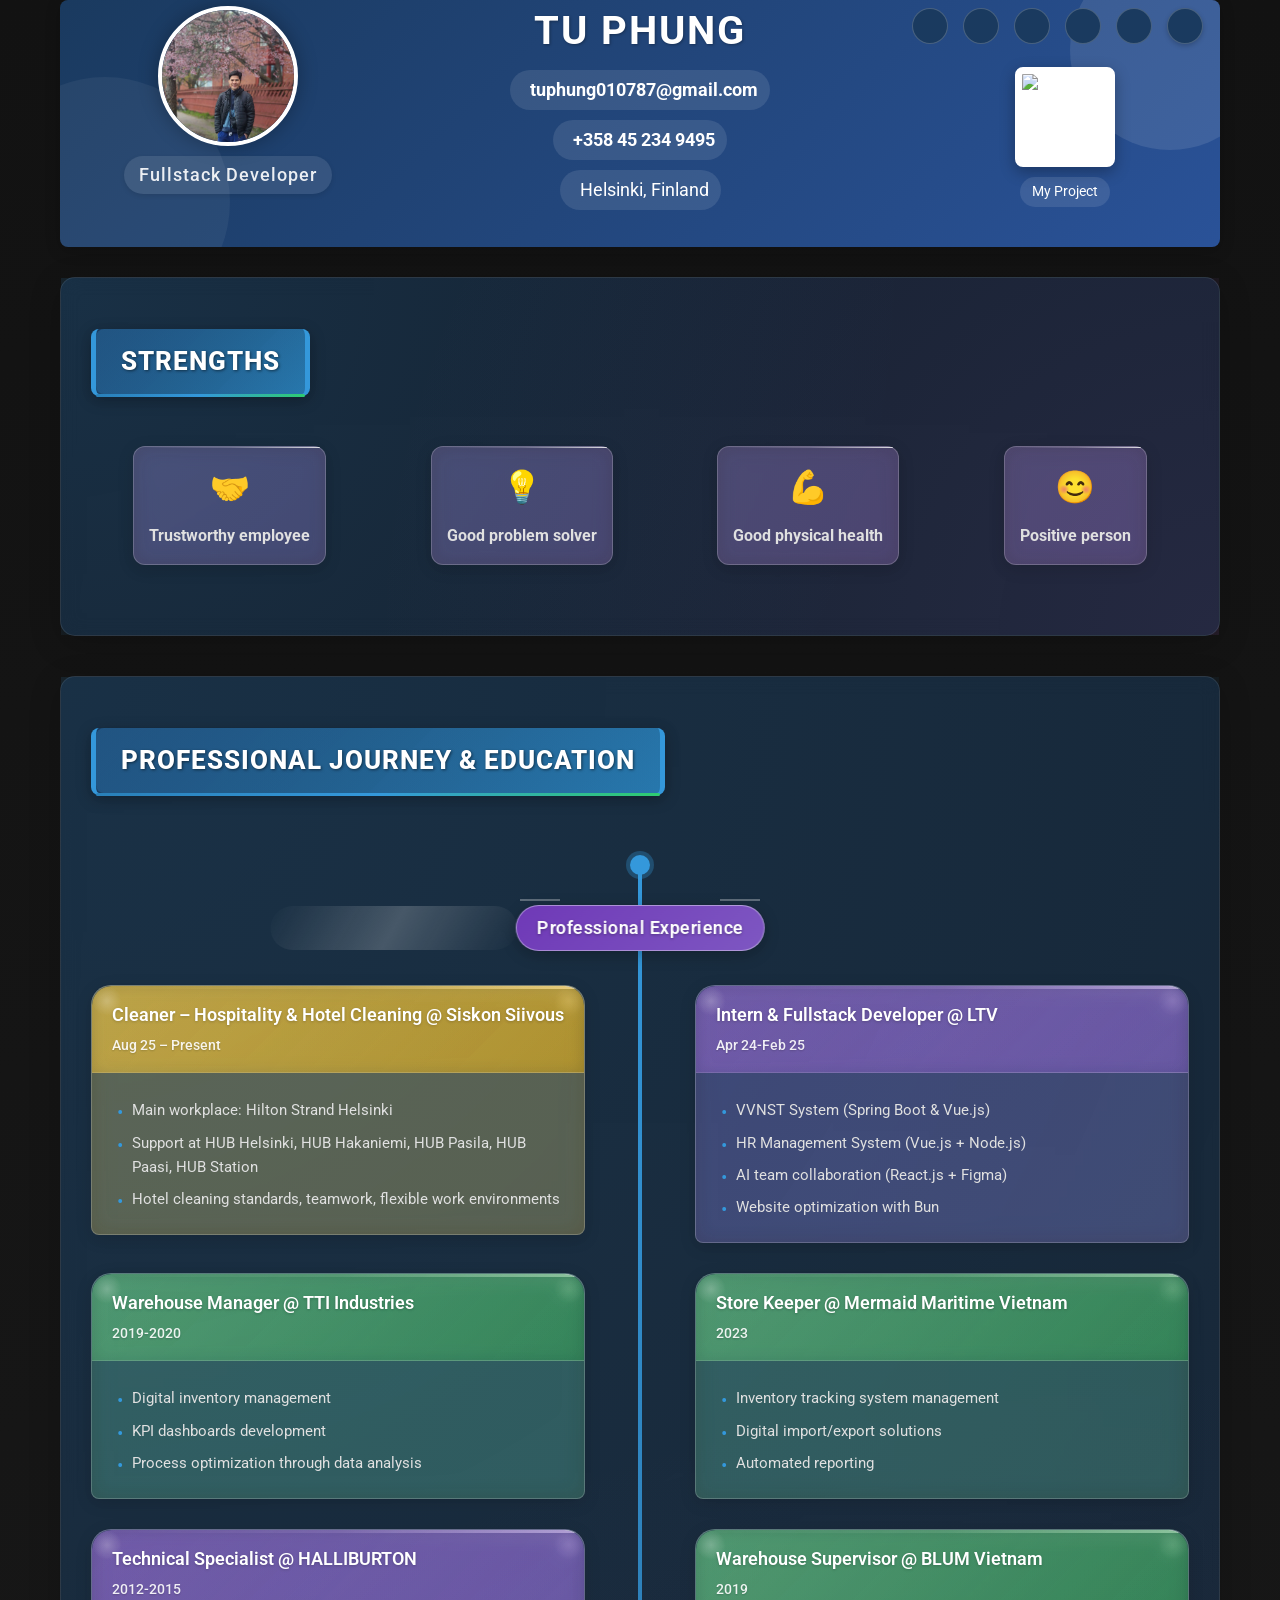
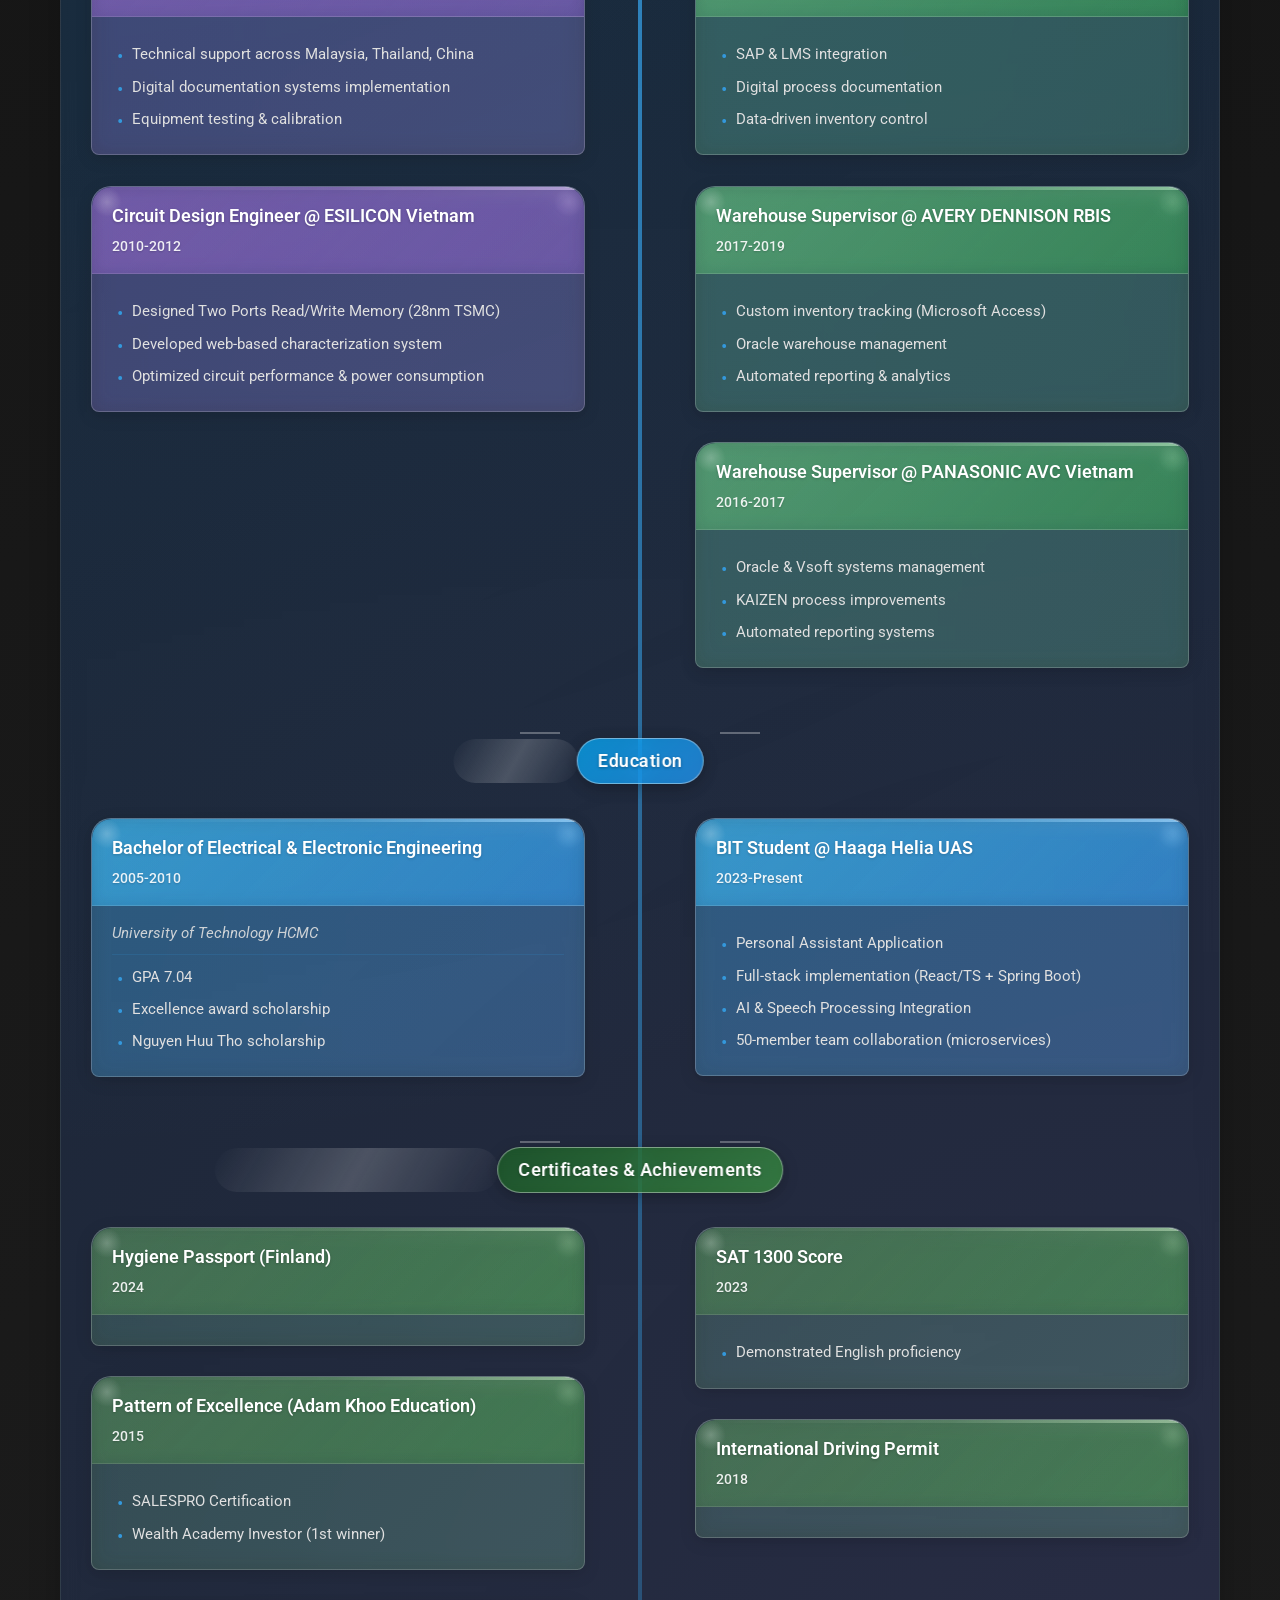
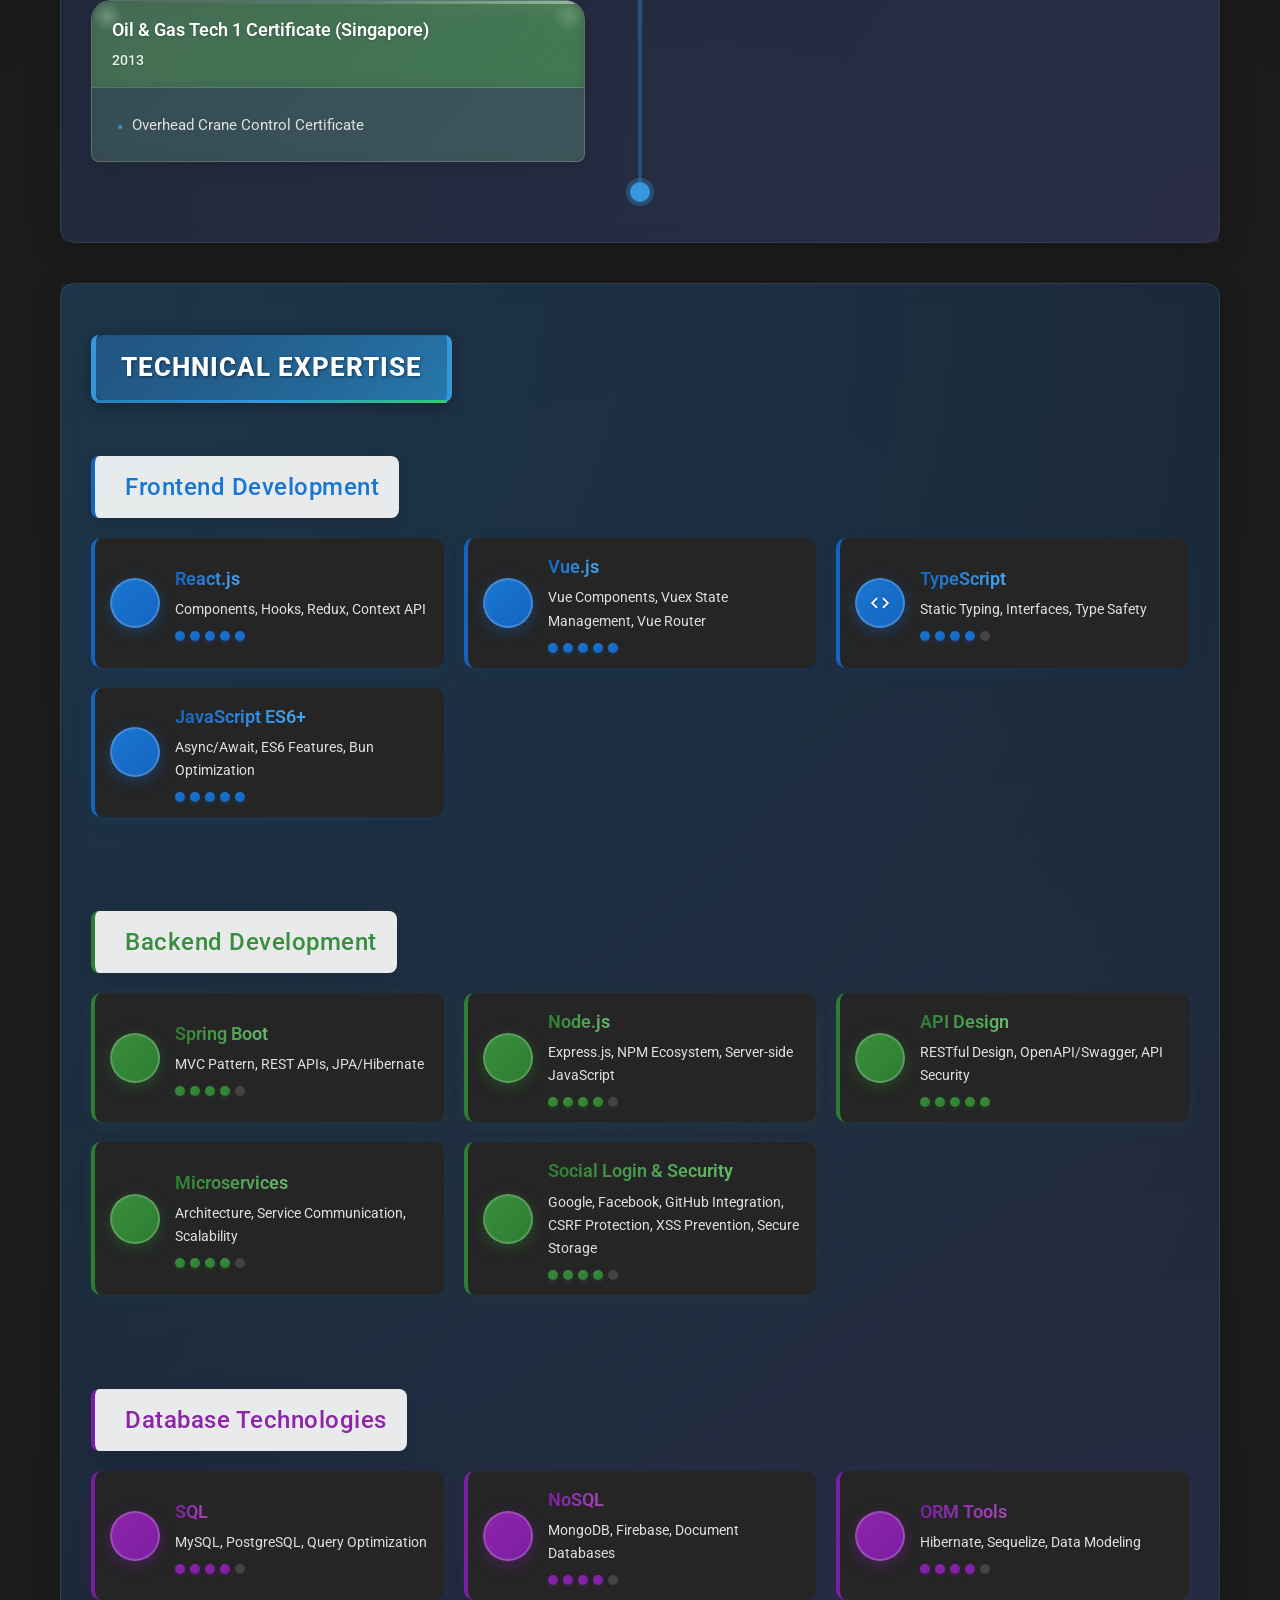
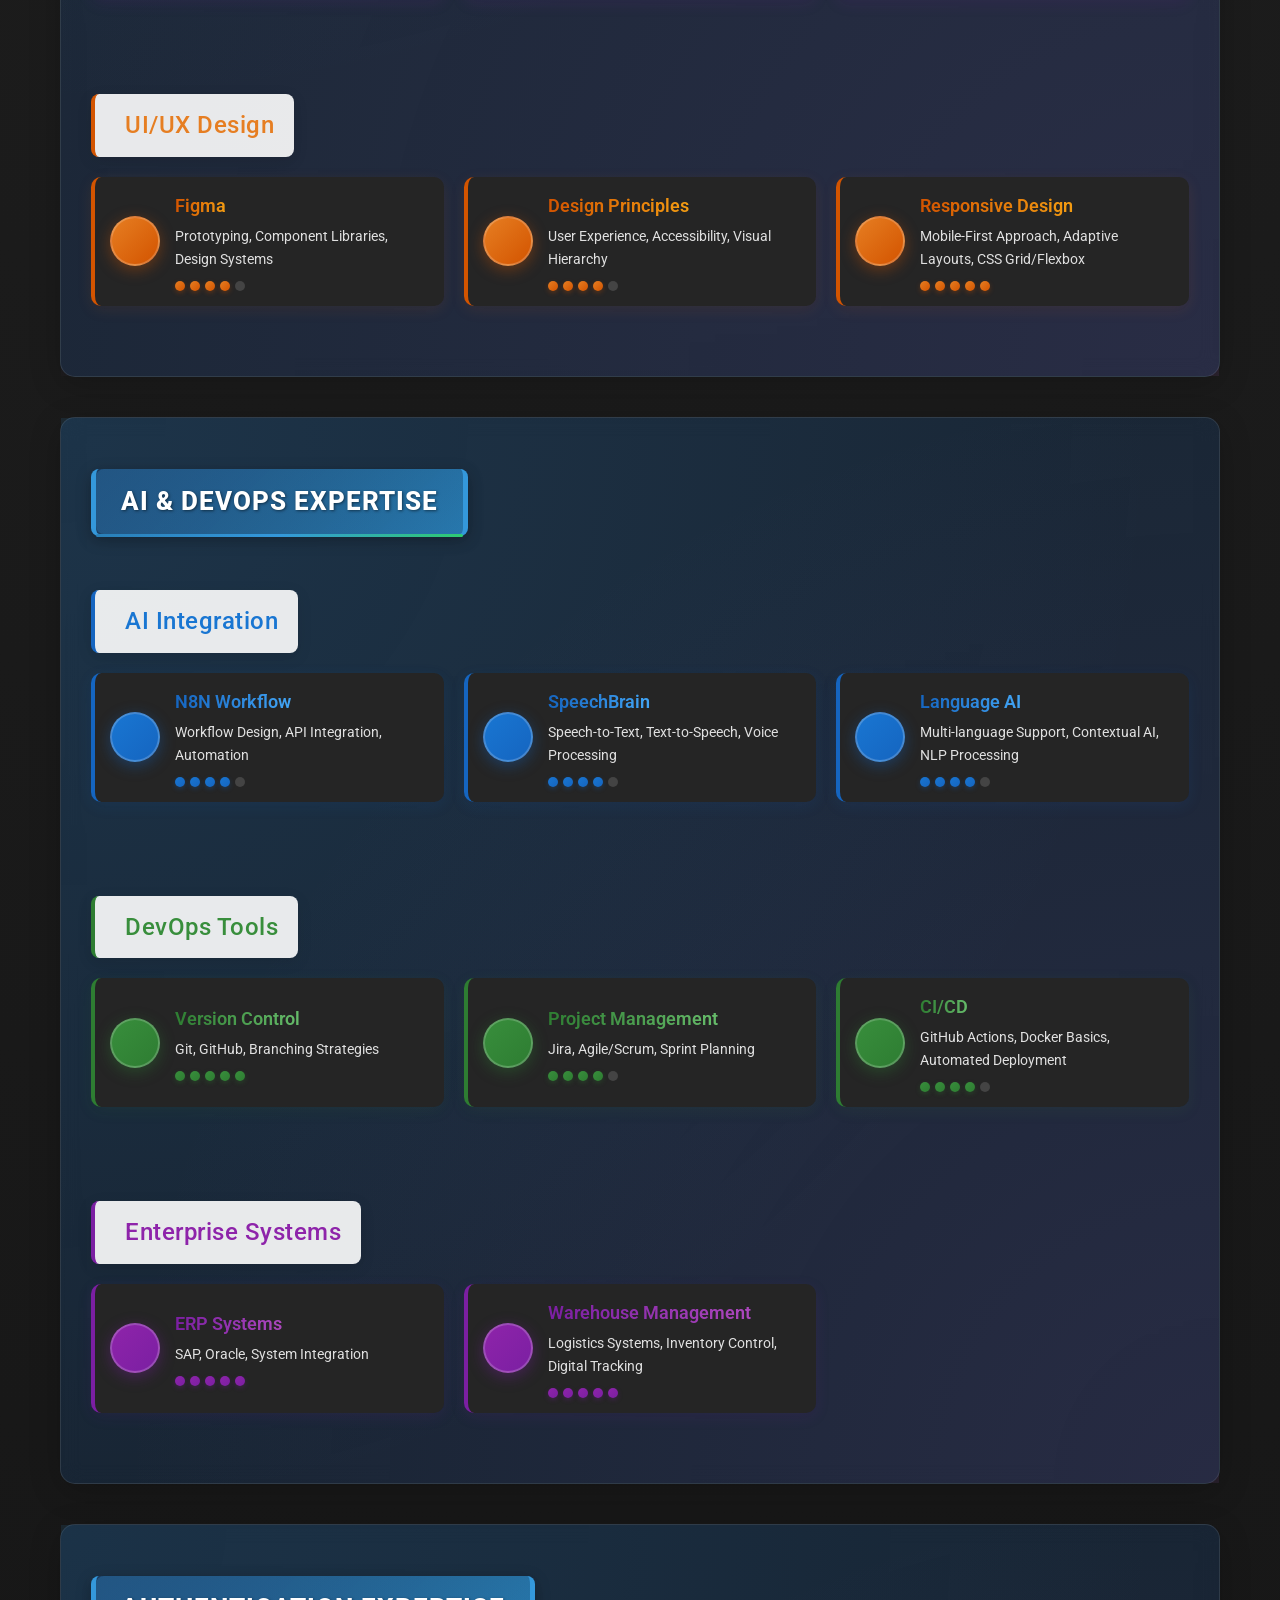
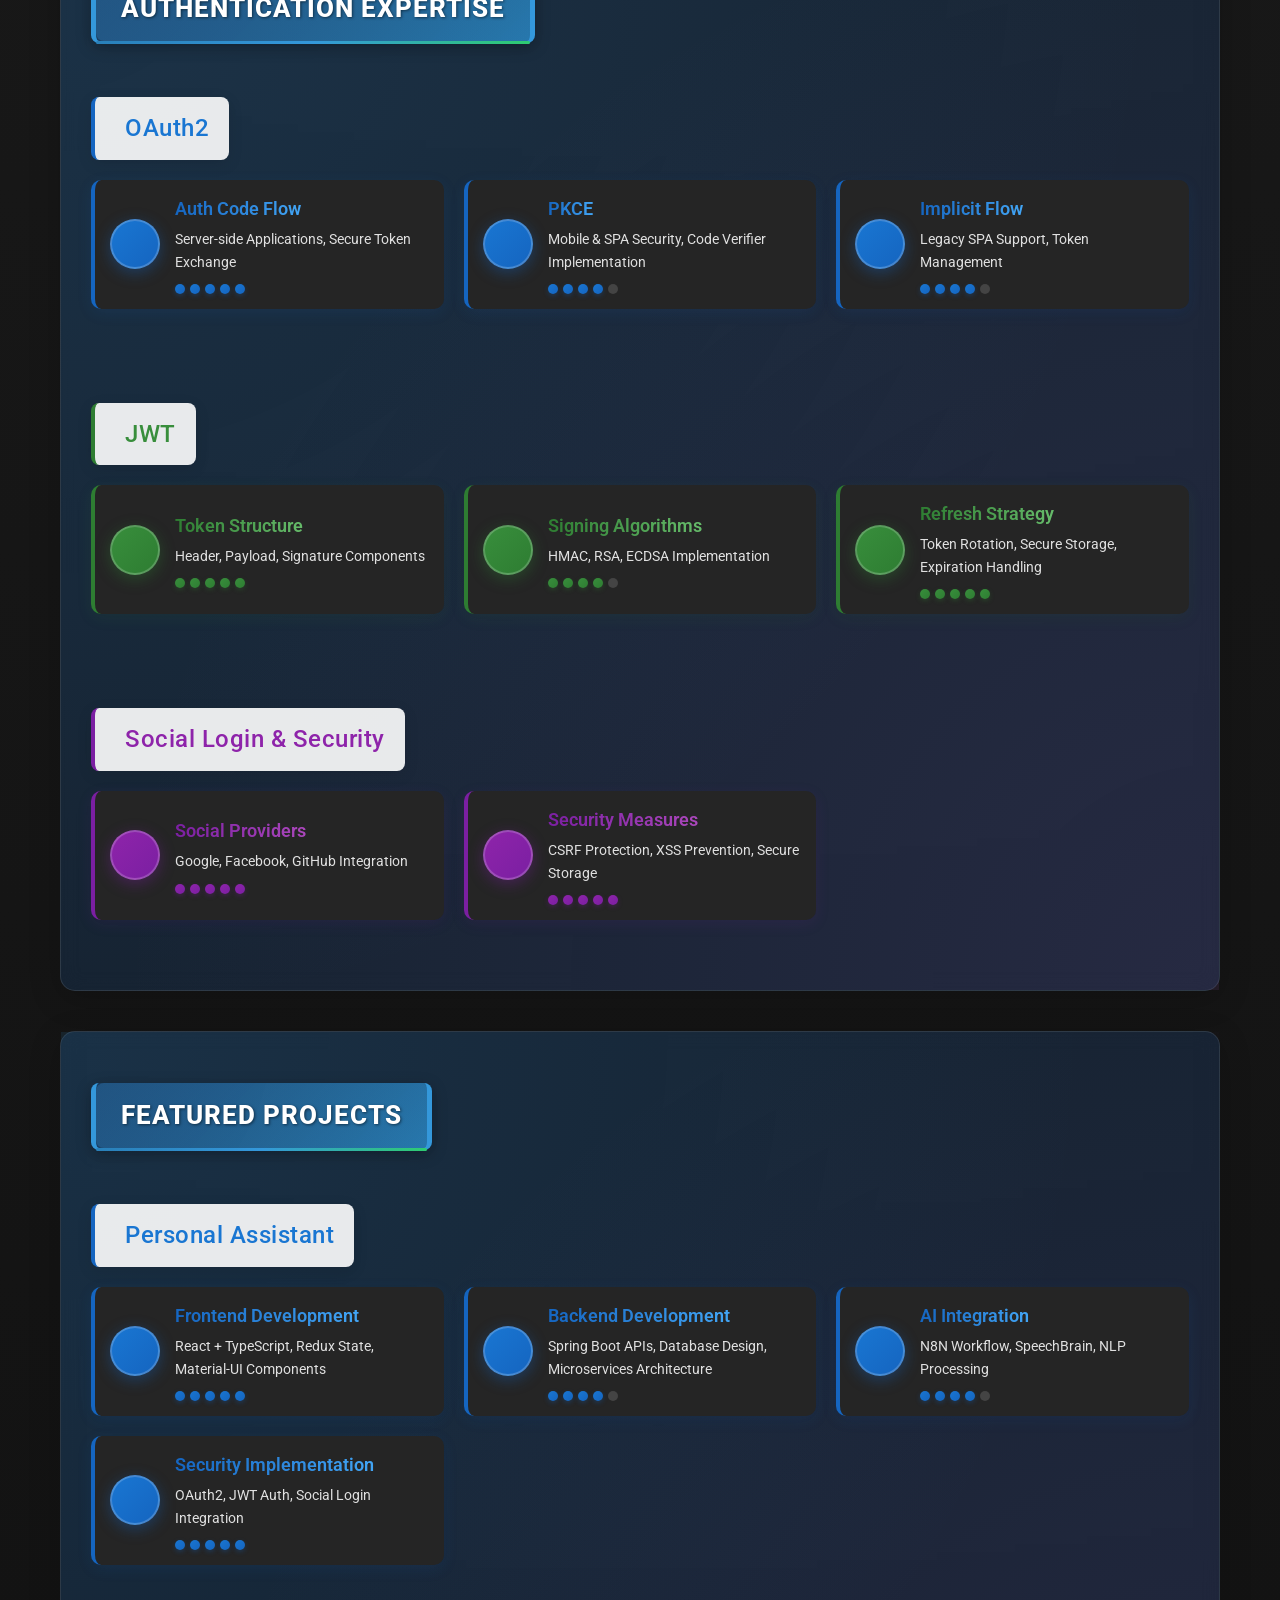
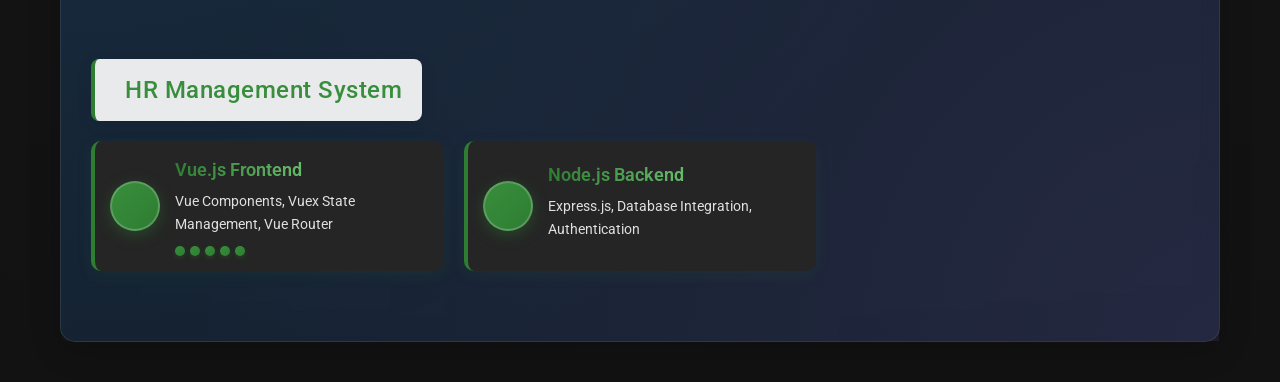
==== commit 21284686: "update the current job" ====
--- a/index.html
+++ b/index.html
@@ -2237,22 +2237,7 @@
                 <h3 class="timeline-section-title" style="background: linear-gradient(135deg, #6F39B7 0%, #7E57C2 100%) !important;">Professional Experience</h3>
             </div>
             
-            <!-- Warehouse Jobs (Left Side - Odd Positions) -->
-            <div class="timeline-item job-item warehouse-job">
-                <div class="timeline-item-header">
-                    <div class="timeline-item-title">Store Keeper @ Mermaid Maritime Vietnam</div>
-                    <div class="timeline-item-period">2023</div>
-                </div>
-                <div class="timeline-item-content">
-                    <div class="timeline-item-details">
-                        <div class="timeline-detail">Inventory tracking system management</div>
-                        <div class="timeline-detail">Digital import/export solutions</div>
-                        <div class="timeline-detail">Automated reporting</div>
-                    </div>
-                </div>
-            </div>
-            
-            <!-- Other Jobs (Right Side - Even Positions) -->
+            <!-- Position 1 (Left Side) - Most Recent -->
             <div class="timeline-item job-item navy-engineering-job" data-company="LTV">
                 <div class="timeline-item-header">
                     <div class="timeline-item-title">Intern & Fullstack Developer @ LTV</div>
@@ -2268,7 +2253,37 @@
                 </div>
             </div>
             
-            <!-- Warehouse Jobs (Left Side - Odd Positions) -->
+            <!-- Position 2 (Right Side) -->
+            <div class="timeline-item job-item service-job">
+                <div class="timeline-item-header" style="background: linear-gradient(135deg, #fbbc05 0%, #f9a825 100%);">
+                    <div class="timeline-item-title">Cleaner – Hospitality & Hotel Cleaning @ Siskon Siivous</div>
+                    <div class="timeline-item-period">Aug 25 – Present</div>
+                </div>
+                <div class="timeline-item-content">
+                    <div class="timeline-item-details">
+                        <div class="timeline-detail">Main workplace: Hilton Strand Helsinki</div>
+                        <div class="timeline-detail">Support at HUB Helsinki, HUB Hakaniemi, HUB Pasila, HUB Paasi, HUB Station</div>
+                        <div class="timeline-detail">Hotel cleaning standards, teamwork, flexible work environments</div>
+                    </div>
+                </div>
+            </div>
+            
+            <!-- Position 3 (Left Side) -->
+            <div class="timeline-item job-item warehouse-job">
+                <div class="timeline-item-header">
+                    <div class="timeline-item-title">Store Keeper @ Mermaid Maritime Vietnam</div>
+                    <div class="timeline-item-period">2023</div>
+                </div>
+                <div class="timeline-item-content">
+                    <div class="timeline-item-details">
+                        <div class="timeline-detail">Inventory tracking system management</div>
+                        <div class="timeline-detail">Digital import/export solutions</div>
+                        <div class="timeline-detail">Automated reporting</div>
+                    </div>
+                </div>
+            </div>
+            
+            <!-- Position 4 (Right Side) -->
             <div class="timeline-item job-item warehouse-job">
                 <div class="timeline-item-header" style="background: linear-gradient(135deg, #34a853 0%, #4caf50 100%);">
                     <div class="timeline-item-title">Warehouse Manager @ TTI Industries</div>
@@ -2279,20 +2294,6 @@
                         <div class="timeline-detail">Digital inventory management</div>
                         <div class="timeline-detail">KPI dashboards development</div>
                         <div class="timeline-detail">Process optimization through data analysis</div>
-                    </div>
-                </div>
-            </div>
-            
-            <!-- Other Jobs (Right Side - Even Positions) -->
-            <div class="timeline-item job-item service-job">
-                <div class="timeline-item-header" style="background: linear-gradient(135deg, #fbbc05 0%, #f9a825 100%);">
-                    <div class="timeline-item-title">Cleaner Worker @ Self Employment</div>
-                    <div class="timeline-item-period">2020-2023</div>
-                </div>
-                <div class="timeline-item-content">
-                    <div class="timeline-item-details">
-                        <div class="timeline-detail">Cleaning into 4 towers (250 units each)</div>
-                        <div class="timeline-detail">Independent responsibility in challenging conditions</div>
                     </div>
                 </div>
             </div>
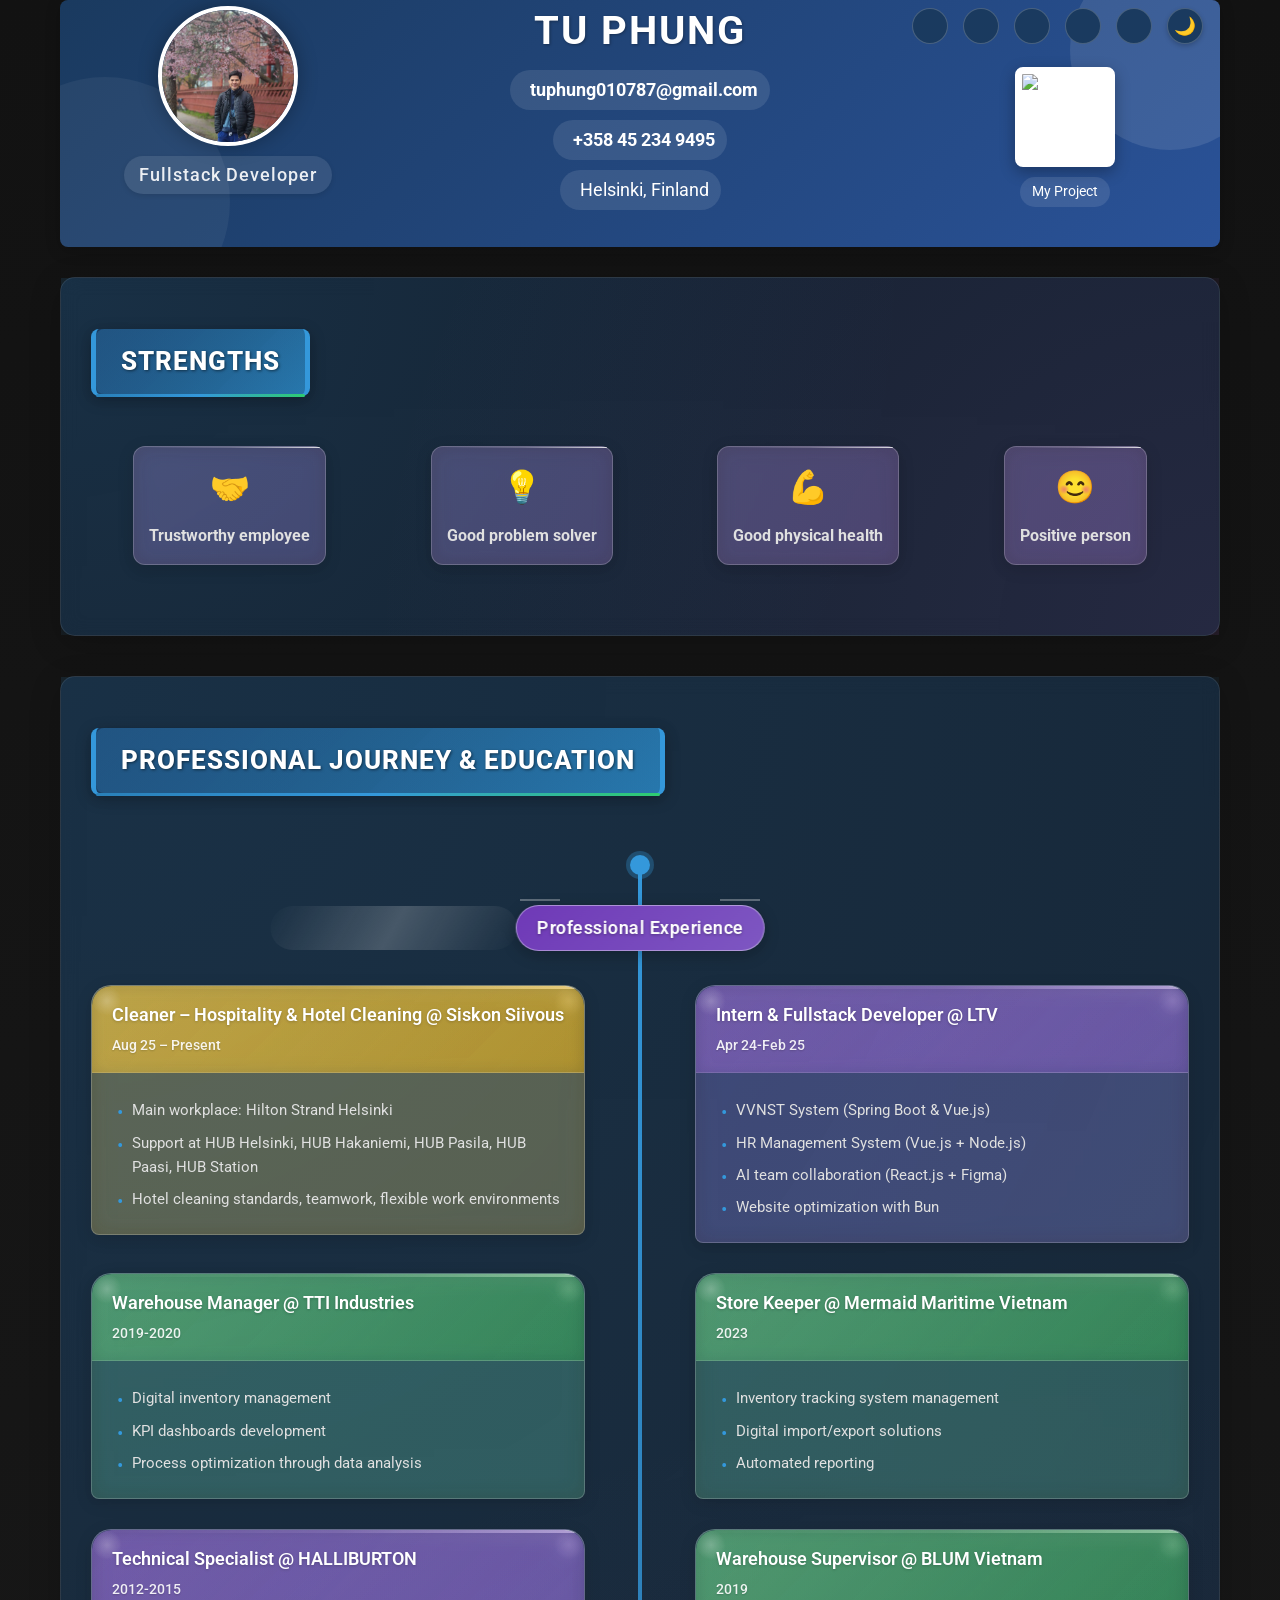
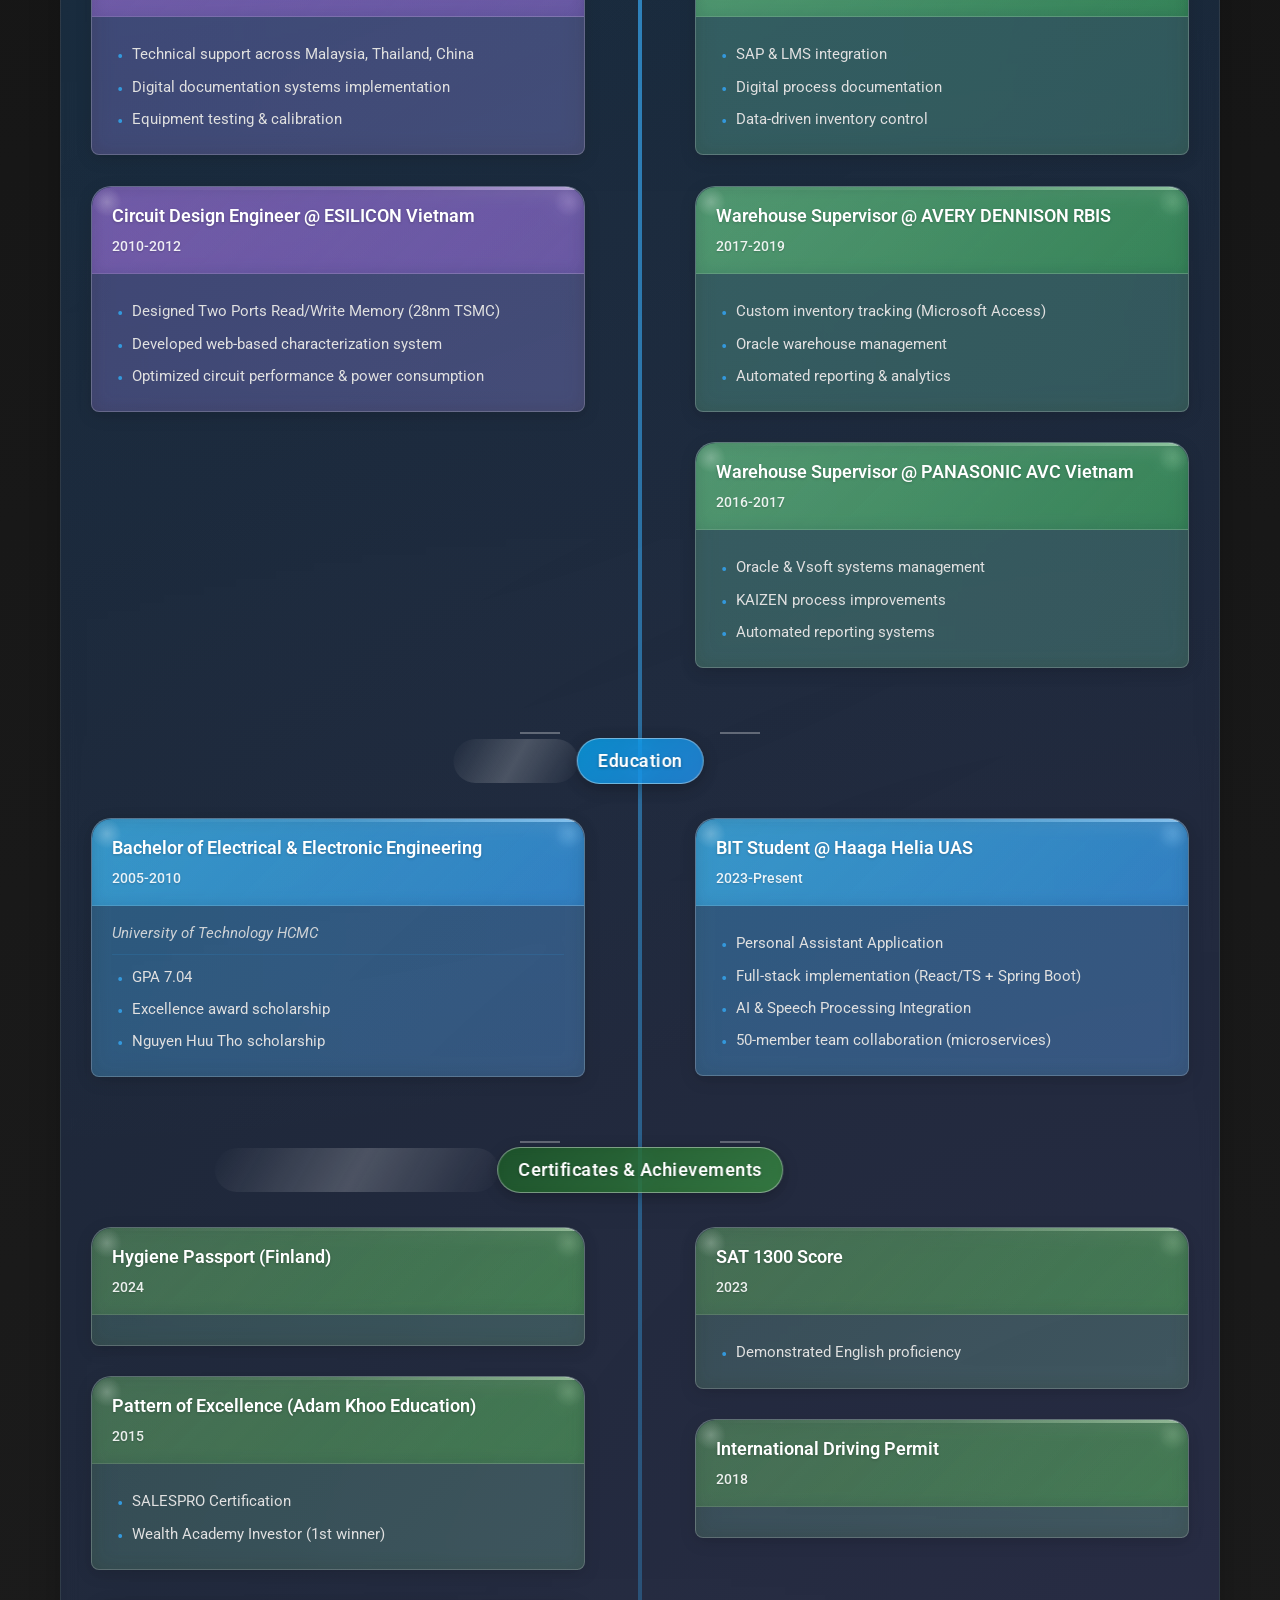
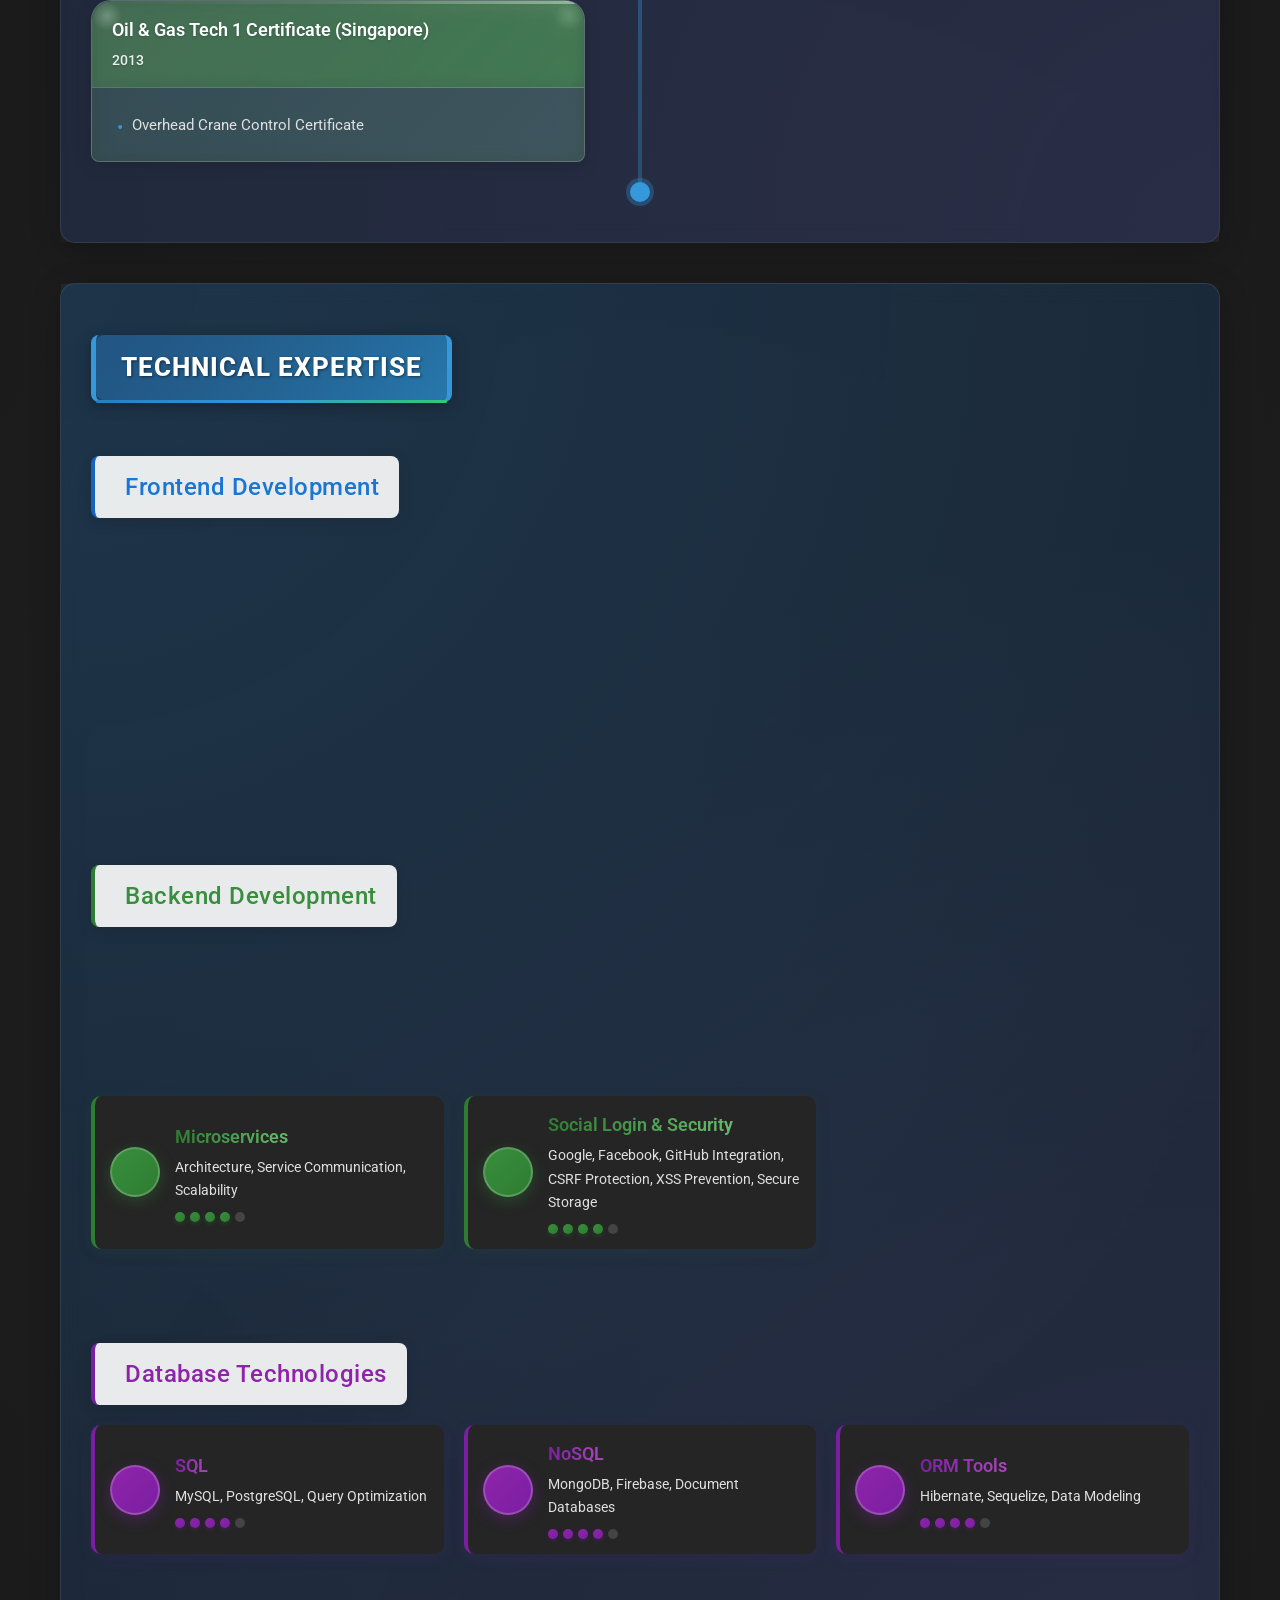
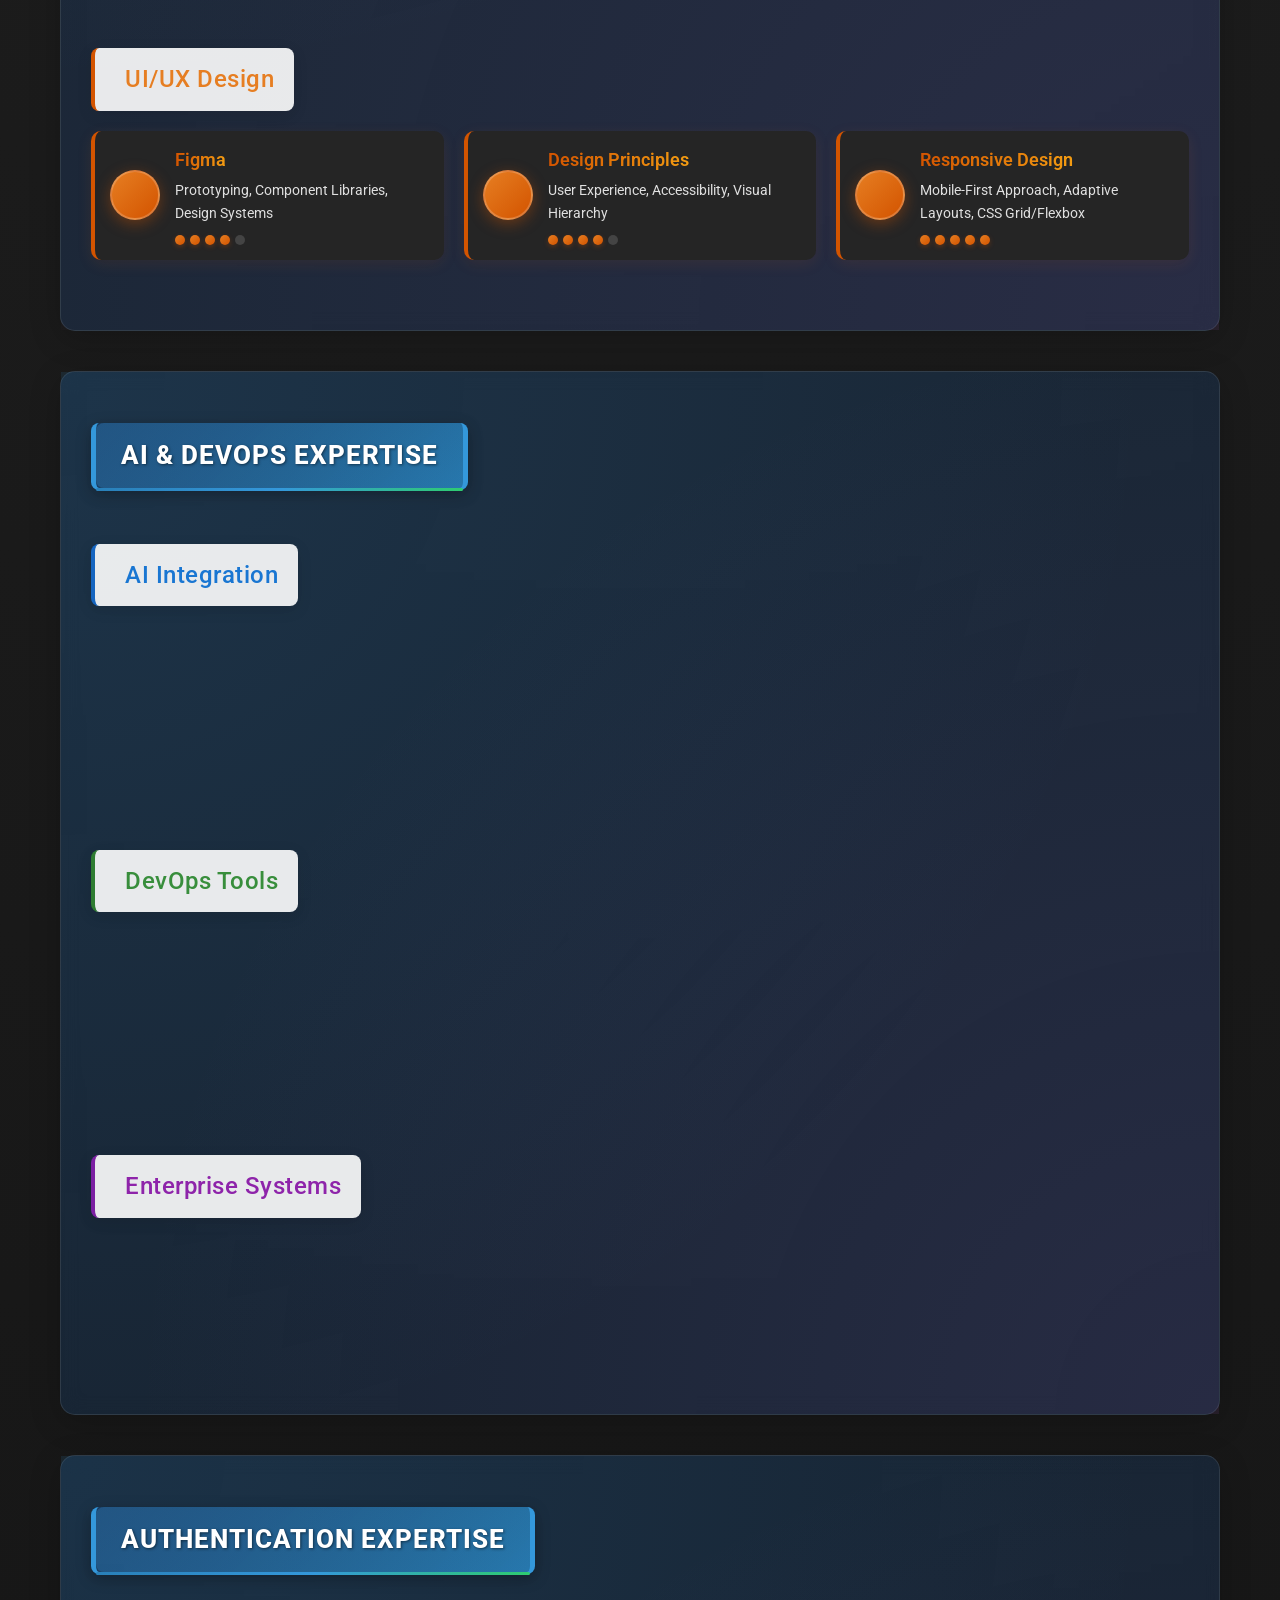
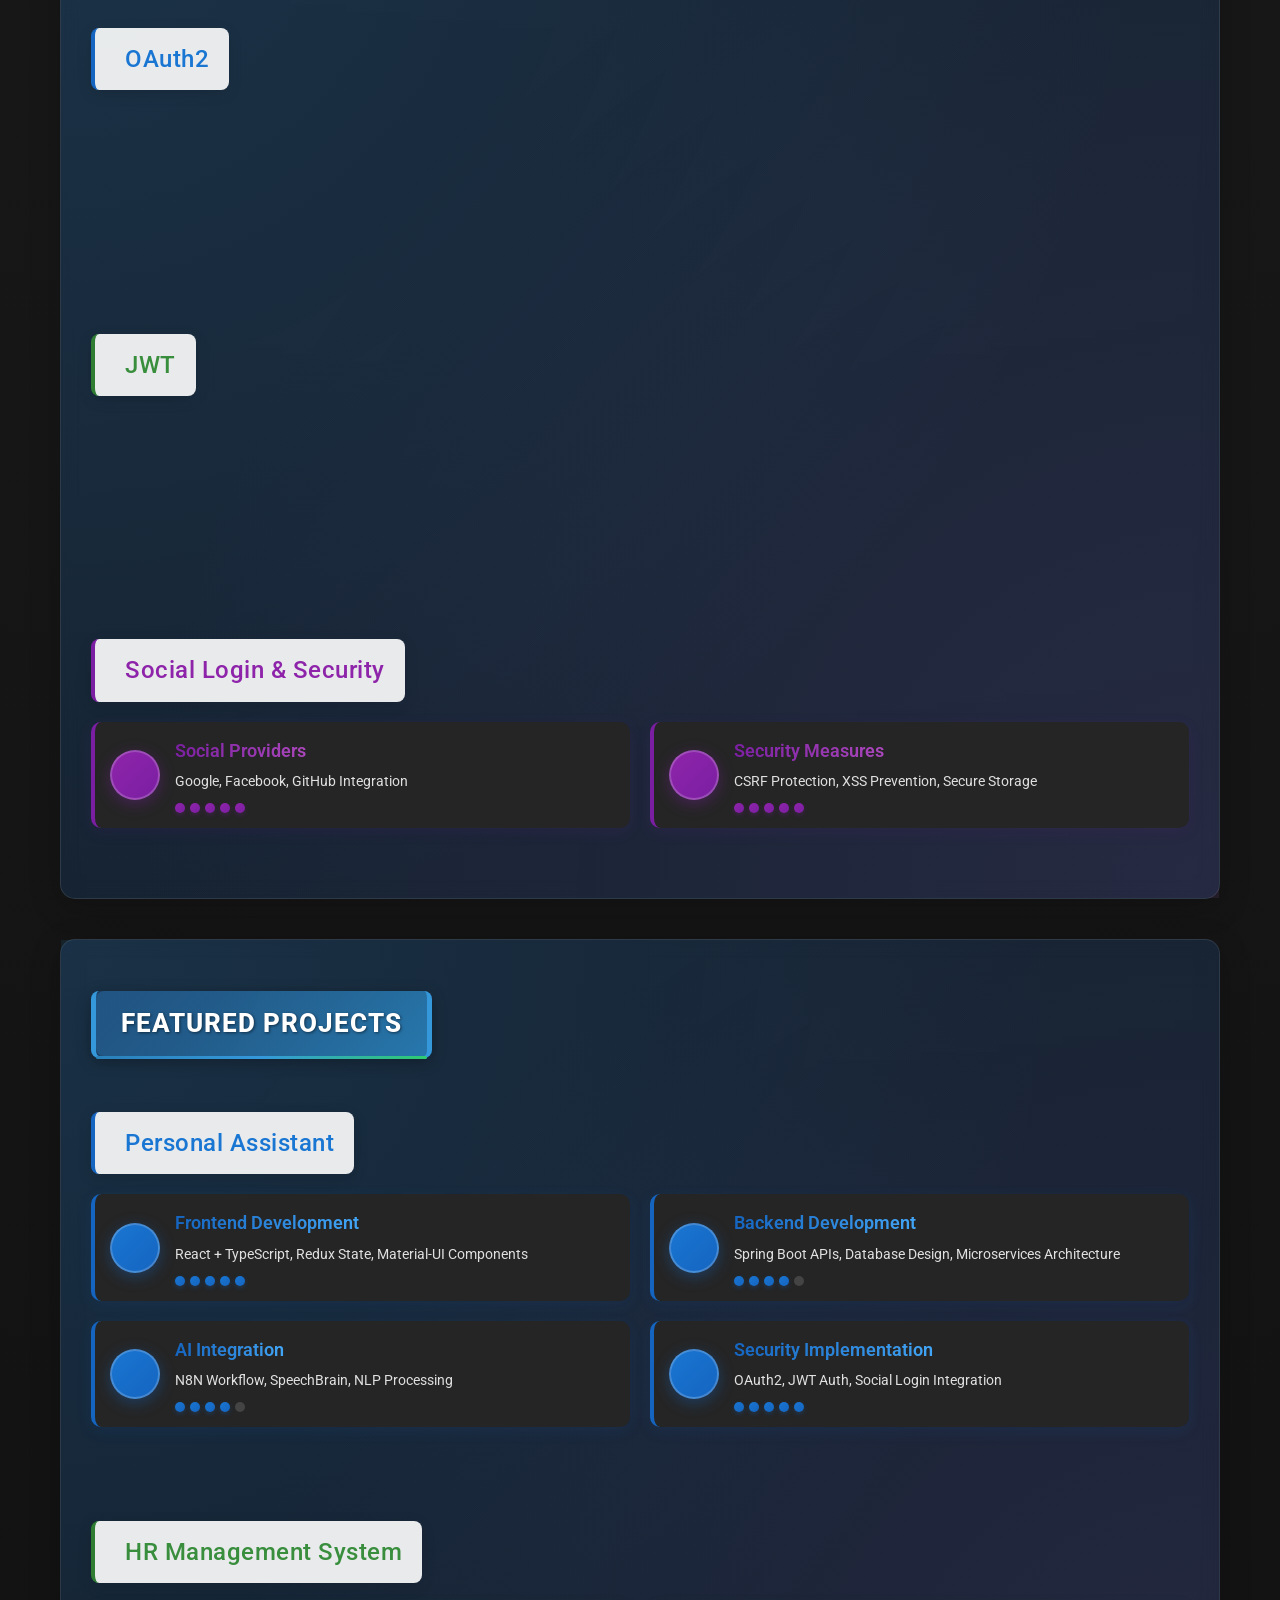
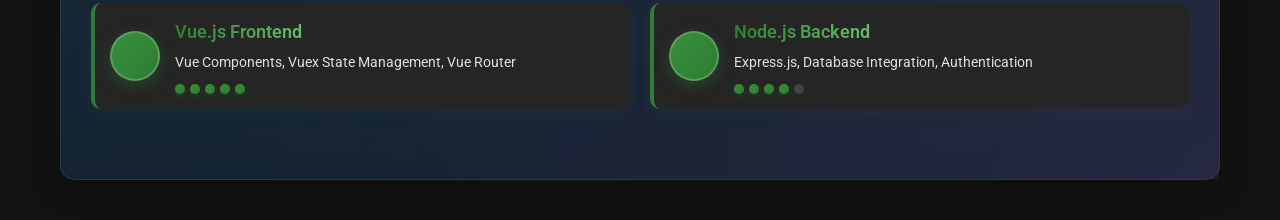
==== commit edfbb228: "fix responsive and multiple languages" ====
--- a/index.html
+++ b/index.html
@@ -1870,19 +1870,20 @@
         
         .language-dropdown {
             position: absolute;
-            top: 40px;
+            top: 45px;
             right: 0;
             background: white;
             border-radius: 8px;
-            box-shadow: 0 5px 15px rgba(0, 0, 0, 0.2);
+            box-shadow: 0 5px 15px rgba(0, 0, 0, 0.3);
             overflow: hidden;
-            display: none;
             width: 140px;
-            padding-top: 5px;
-            transition: visibility 0.2s, opacity 0.2s;
+            padding: 5px 0;
+            z-index: 1000;
+            opacity: 0;
             visibility: hidden;
-            opacity: 0;
-            z-index: 1000;
+            transform: translateY(-10px);
+            transition: all 0.3s ease;
+            pointer-events: none;
         }
         
         .language-option {
@@ -1892,6 +1893,7 @@
             color: #333;
             text-decoration: none;
             transition: background-color 0.2s;
+            white-space: nowrap;
         }
         
         .language-option:hover {
@@ -1901,15 +1903,97 @@
         .language-option img {
             width: 20px;
             height: 15px;
-            margin-right: 10px;
+            margin-right: 8px;
             border: 1px solid #eee;
+            flex-shrink: 0;
+        }
+        
+        /* Responsive text display */
+        .lang-text-full {
+            display: inline;
+        }
+        
+        .lang-text-short {
+            display: none;
+        }
+        
+        /* Medium screens: show short version (EN, FI) */
+        @media (max-width: 1200px) {
+            .lang-text-full {
+                display: none;
+            }
+            
+            .lang-text-short {
+                display: inline;
+            }
+            
+            .language-dropdown {
+                width: 100px;
+            }
+        }
+        
+        /* Small screens: only show flag */
+        @media (max-width: 991px) {
+            .lang-text-full,
+            .lang-text-short {
+                display: none !important;
+            }
+            
+            .language-option {
+                padding: 10px 15px;
+                justify-content: center;
+                min-width: 50px;
+                min-height: 40px;
+                color: white !important;
+                display: flex;
+                align-items: center;
+            }
+            
+            .language-option img {
+                margin-right: 0 !important;
+                width: 28px !important;
+                height: 21px !important;
+                display: block !important;
+                border: 1px solid rgba(255, 255, 255, 0.3) !important;
+            }
+            
+            .language-dropdown {
+                width: auto;
+                min-width: 70px;
+                padding: 5px 0;
+                background: rgba(26, 58, 95, 0.95) !important;
+                border: 1px solid rgba(255, 255, 255, 0.2);
+                overflow: visible !important;
+            }
+            
+            .language-option:hover {
+                background-color: rgba(255, 255, 255, 0.15) !important;
+            }
+        }
+        
+        /* Extra small screens: smaller flags */
+        @media (max-width: 768px) {
+            .language-option img {
+                width: 24px !important;
+                height: 18px !important;
+            }
+            
+            .language-option {
+                padding: 8px 12px;
+                min-height: 36px;
+            }
+            
+            .language-dropdown {
+                min-width: 60px;
+            }
         }
         
         /* Show dropdown with transition - controlled by JavaScript */
         .language-dropdown.show {
-            display: block;
-            visibility: visible;
-            opacity: 1;
+            opacity: 1 !important;
+            visibility: visible !important;
+            transform: translateY(0) !important;
+            pointer-events: auto !important;
         }
         
         /* Header actions styling */
@@ -2181,10 +2265,14 @@
                         </div>
                         <div class="language-dropdown" id="languageDropdown">
                             <a href="index.html" class="language-option">
-                                <img src="https://flagcdn.com/w20/gb.png" alt="English" loading="lazy"> English
+                                <img src="https://flagcdn.com/w20/gb.png" alt="English" loading="lazy">
+                                <span class="lang-text-full">English</span>
+                                <span class="lang-text-short">EN</span>
                             </a>
                             <a href="index_fn.html" class="language-option">
-                                <img src="https://flagcdn.com/w20/fi.png" alt="Finnish" loading="lazy"> Finnish
+                                <img src="https://flagcdn.com/w20/fi.png" alt="Finnish" loading="lazy">
+                                <span class="lang-text-full">Finnish</span>
+                                <span class="lang-text-short">FI</span>
                             </a>
                         </div>
                     </div>
@@ -3140,4 +3228,71 @@
                         <div class="tech-skill-content">
                             <div class="tech-skill-name">Node.js Backend</div>
                             <div class="tech-skill-details">Express.js, Database Integration, Authentication</div>
-                            <div clas+                            <div class="tech-skill-level">
+                                <span class="level-dot filled"></span>
+                                <span class="level-dot filled"></span>
+                                <span class="level-dot filled"></span>
+                                <span class="level-dot filled"></span>
+                                <span class="level-dot"></span>
+                            </div>
+                        </div>
+                    </div>
+                </div>
+            </div>
+        </div>
+    </div>
+
+    <!-- Language Selector Script -->
+    <script>
+        document.addEventListener('DOMContentLoaded', function() {
+            const languageGlobe = document.getElementById('languageGlobe');
+            const languageDropdown = document.getElementById('languageDropdown');
+            
+            if (languageGlobe && languageDropdown) {
+                // Show dropdown on hover
+                languageGlobe.addEventListener('mouseenter', function() {
+                    languageDropdown.classList.add('show');
+                });
+                
+                // Keep dropdown visible when hovering over it
+                languageDropdown.addEventListener('mouseenter', function() {
+                    languageDropdown.classList.add('show');
+                });
+                
+                // Hide when mouse leaves both globe and dropdown
+                languageGlobe.addEventListener('mouseleave', function() {
+                    setTimeout(function() {
+                        if (!languageDropdown.matches(':hover') && !languageGlobe.matches(':hover')) {
+                            languageDropdown.classList.remove('show');
+                        }
+                    }, 100);
+                });
+                
+                languageDropdown.addEventListener('mouseleave', function() {
+                    setTimeout(function() {
+                        if (!languageDropdown.matches(':hover') && !languageGlobe.matches(':hover')) {
+                            languageDropdown.classList.remove('show');
+                        }
+                    }, 100);
+                });
+                
+                // Toggle on click
+                languageGlobe.addEventListener('click', function(e) {
+                    e.stopPropagation();
+                    languageDropdown.classList.toggle('show');
+                });
+                
+                // Close when clicking outside
+                document.addEventListener('click', function(e) {
+                    if (!languageGlobe.contains(e.target) && !languageDropdown.contains(e.target)) {
+                        languageDropdown.classList.remove('show');
+                    }
+                });
+            }
+        });
+    </script>
+    
+    <!-- Load cv.js for other functionalities -->
+    <script src="cv.js"></script>
+</body>
+</html>
--- a/cv.css
+++ b/cv.css
@@ -53,15 +53,20 @@
     --tech-card-shadow: rgba(0, 0, 0, 0.4);
 
     /* Category Colors */
-    --frontend-primary: #1565c0; /* Blue */
+    --frontend-primary: #1565c0;
+    /* Blue */
     --frontend-text: #ffffff;
-    --backend-primary: #2e7d32; /* Green */
+    --backend-primary: #2e7d32;
+    /* Green */
     --backend-text: #ffffff;
-    --database-primary: #7b1fa2; /* Purple */
+    --database-primary: #7b1fa2;
+    /* Purple */
     --database-text: #ffffff;
-    --devops-primary: #d35400; /* Orange */
+    --devops-primary: #d35400;
+    /* Orange */
     --devops-text: #ffffff;
-    --other-primary: #16a085; /* Teal */
+    --other-primary: #16a085;
+    /* Teal */
     --other-text: #ffffff;
 
     /* Mermaid */
@@ -171,7 +176,9 @@
     z-index: 1;
 }
 
-h1, h2, h3 {
+h1,
+h2,
+h3 {
     font-weight: 500;
     letter-spacing: 0.5px;
 }
@@ -242,8 +249,10 @@
     box-shadow: 0 0 20px rgba(0, 0, 0, 0.3);
     transition: transform 0.3s ease, box-shadow 0.3s ease;
     cursor: pointer;
-    display: block; /* Ensure it's displayed as block */
-    max-width: 100%; /* Ensure it doesn't overflow */
+    display: block;
+    /* Ensure it's displayed as block */
+    max-width: 100%;
+    /* Ensure it doesn't overflow */
 }
 
 .avatar:hover {
@@ -366,9 +375,11 @@
     0% {
         left: -100%;
     }
+
     20% {
         left: 100%;
     }
+
     100% {
         left: 100%;
     }
@@ -461,14 +472,16 @@
 .footer-qr-codes {
     display: flex;
     justify-content: center;
-    flex-wrap: wrap; /* Allow wrapping for responsive layout */
+    flex-wrap: wrap;
+    /* Allow wrapping for responsive layout */
     gap: 25px;
     margin: 20px 0;
     padding: 25px;
     background: rgba(255, 255, 255, 0.1);
     border-radius: 15px;
     width: 100%;
-    max-width: 650px; /* Adjusted for better fit */
+    max-width: 650px;
+    /* Adjusted for better fit */
     position: relative;
     backdrop-filter: blur(5px);
     border: 1px solid rgba(255, 255, 255, 0.2);
@@ -557,7 +570,8 @@
     box-shadow: 0 4px 10px rgba(0, 0, 0, 0.1);
     border: 1px solid rgba(255, 255, 255, 0.1);
     text-align: center;
-    width: 120px; /* Fixed width as requested */
+    width: 120px;
+    /* Fixed width as requested */
     box-sizing: border-box;
     white-space: nowrap;
     overflow: hidden;
@@ -570,18 +584,19 @@
         padding: 20px;
         gap: 20px;
     }
-    
+
     .footer-qr {
         width: 90px;
         height: 90px;
     }
-    
+
     .qr-label {
         font-size: 0.85rem;
         padding: 5px 12px;
-        width: 120px; /* Maintain fixed width */
-    }
-    
+        width: 120px;
+        /* Maintain fixed width */
+    }
+
     /* 2 QR codes per row for medium screens */
     .qr-code-item {
         width: calc(50% - 20px);
@@ -596,19 +611,20 @@
         padding: 15px;
         gap: 15px;
     }
-    
+
     .footer-qr {
         width: 80px;
         height: 80px;
         border-radius: 10px;
     }
-    
+
     .qr-label {
         font-size: 0.75rem;
         padding: 4px 10px;
-        width: 120px; /* Maintain fixed width */
-    }
-    
+        width: 120px;
+        /* Maintain fixed width */
+    }
+
     /* 1 QR code per row for mobile */
     .qr-code-item {
         width: 100%;
@@ -621,18 +637,18 @@
         padding: 12px;
         gap: 10px;
     }
-    
+
     .footer-qr {
         width: 70px;
         height: 70px;
     }
-    
+
     /* Maintain 1 QR code per row for very small screens */
     .qr-code-item {
         width: 100%;
         margin-bottom: 12px;
     }
-    
+
     .qr-code-item:last-child {
         margin-bottom: 0;
     }
@@ -770,7 +786,7 @@
         flex-direction: column;
         align-items: center;
     }
-    
+
     .strength-item {
         width: 100%;
         max-width: 300px;
@@ -944,10 +960,14 @@
     flex-shrink: 0;
     position: relative;
     box-shadow: 0 4px 10px rgba(0, 0, 0, 0.2);
-    overflow: visible; /* Allow icons to overflow if needed */
-    text-align: center; /* Ensure text is centered */
-    line-height: 1; /* Reset line height */
-    font-size: 0; /* Reset font size to prevent any text issues */
+    overflow: visible;
+    /* Allow icons to overflow if needed */
+    text-align: center;
+    /* Ensure text is centered */
+    line-height: 1;
+    /* Reset line height */
+    font-size: 0;
+    /* Reset font size to prevent any text issues */
     transition: all 0.3s cubic-bezier(0.175, 0.885, 0.32, 1.275);
     border: 2px solid rgba(255, 255, 255, 0.2);
 }
@@ -980,30 +1000,39 @@
     0% {
         transform: translateY(0);
     }
+
     100% {
         transform: translateY(-10px);
     }
 }
 
 @keyframes shake {
-    0%, 100% {
+
+    0%,
+    100% {
         transform: rotate(0deg);
     }
+
     25% {
         transform: rotate(-10deg);
     }
+
     50% {
         transform: rotate(0deg);
     }
+
     75% {
         transform: rotate(10deg);
     }
 }
 
 @keyframes pulse {
-    0%, 100% {
+
+    0%,
+    100% {
         transform: scale(1);
     }
+
     50% {
         transform: scale(1.2);
     }
@@ -1153,21 +1182,27 @@
     0% {
         opacity: 1;
     }
+
     100% {
         opacity: 0.3;
     }
 }
 
 @keyframes iconShake {
-    0%, 100% {
+
+    0%,
+    100% {
         transform: translate(-50%, -50%);
     }
+
     25% {
         transform: translate(-55%, -50%);
     }
+
     50% {
         transform: translate(-50%, -50%);
     }
+
     75% {
         transform: translate(-45%, -50%);
     }
@@ -1177,24 +1212,31 @@
     0% {
         transform: translate(-50%, -50%);
     }
+
     100% {
         transform: translate(-50%, -60%);
     }
 }
 
 @keyframes flip3DIcon {
-    0%, 100% {
+
+    0%,
+    100% {
         transform: translate(-50%, -50%) rotateY(0deg);
     }
+
     50% {
         transform: translate(-50%, -50%) rotateY(180deg);
     }
 }
 
 @keyframes pulseIcon {
-    0%, 100% {
+
+    0%,
+    100% {
         transform: translate(-50%, -50%) scale(1);
     }
+
     50% {
         transform: translate(-50%, -50%) scale(1.3);
     }
@@ -1264,57 +1306,77 @@
 
 /* Định nghĩa thêm các keyframes mới */
 @keyframes flip3D {
-    0%, 100% {
+
+    0%,
+    100% {
         transform: perspective(200px) rotateY(0deg);
     }
+
     50% {
         transform: perspective(200px) rotateY(180deg);
     }
 }
 
 @keyframes wobble {
-    0%, 100% {
+
+    0%,
+    100% {
         transform: translateX(0%);
     }
+
     15% {
         transform: translateX(-15%) rotate(-5deg);
     }
+
     30% {
         transform: translateX(10%) rotate(3deg);
     }
+
     45% {
         transform: translateX(-10%) rotate(-3deg);
     }
+
     60% {
         transform: translateX(5%) rotate(2deg);
     }
+
     75% {
         transform: translateX(-5%) rotate(-1deg);
     }
 }
 
 @keyframes jello {
-    0%, 11.1%, 100% {
+
+    0%,
+    11.1%,
+    100% {
         transform: none;
     }
+
     22.2% {
         transform: skewX(-12.5deg) skewY(-12.5deg);
     }
+
     33.3% {
         transform: skewX(6.25deg) skewY(6.25deg);
     }
+
     44.4% {
         transform: skewX(-3.125deg) skewY(-3.125deg);
     }
+
     55.5% {
         transform: skewX(1.5625deg) skewY(1.5625deg);
     }
+
     66.6% {
         transform: skewX(-0.78125deg) skewY(-0.78125deg);
     }
+
     77.7% {
         transform: skewX(0.390625deg) skewY(0.390625deg);
     }
+
     88.8% {
         transform: skewX(-0.1953125deg) skewY(-0.1953125deg);
     }
@@ -1435,6 +1497,7 @@
     0% {
         box-shadow: 0 0 2px rgba(255, 255, 255, 0.5);
     }
+
     100% {
         box-shadow: 0 0 10px rgba(255, 255, 255, 0.8);
     }
@@ -1660,7 +1723,8 @@
 }
 
 /* Button Base Styles */
-.download-btn, .resume-btn {
+.download-btn,
+.resume-btn {
     display: inline-flex;
     align-items: center;
     justify-content: center;
@@ -1677,7 +1741,8 @@
     z-index: 1;
 }
 
-.download-btn::before, .resume-btn::before {
+.download-btn::before,
+.resume-btn::before {
     content: '';
     position: absolute;
     top: 0;
@@ -1689,7 +1754,8 @@
     z-index: -1;
 }
 
-.download-btn:hover::before, .resume-btn:hover::before {
+.download-btn:hover::before,
+.resume-btn:hover::before {
     left: 100%;
 }
 
@@ -1718,13 +1784,15 @@
 }
 
 /* Icon Styles */
-.download-btn i, .resume-btn i {
+.download-btn i,
+.resume-btn i {
     margin-right: 10px;
     font-size: 1.2em;
     transition: transform 0.3s ease;
 }
 
-.download-btn:hover i, .resume-btn:hover i {
+.download-btn:hover i,
+.resume-btn:hover i {
     transform: translateY(-2px);
 }
 
@@ -1735,8 +1803,9 @@
         gap: 15px;
         justify-content: center;
     }
-    
-    .download-btn, .resume-btn {
+
+    .download-btn,
+    .resume-btn {
         padding: 10px 20px;
     }
 }
@@ -1773,6 +1842,52 @@
 }
 
 /* Media Queries */
+@media (max-width: 1400px) {
+    .tech-skills {
+        grid-template-columns: repeat(auto-fill, minmax(280px, 1fr));
+    }
+}
+
+@media (max-width: 1200px) {
+    .tech-skills {
+        grid-template-columns: repeat(2, 1fr);
+        gap: 15px;
+    }
+
+    .tech-skill {
+        padding: 12px;
+    }
+
+    .tech-skill-icon {
+        width: 45px;
+        height: 45px;
+    }
+
+    .tech-skill-name {
+        font-size: 0.95rem;
+    }
+
+    .tech-skill-details {
+        font-size: 0.8rem;
+    }
+}
+
+@media (max-width: 991px) {
+    .tech-skills {
+        grid-template-columns: 1fr;
+        gap: 12px;
+    }
+
+    .tech-category {
+        margin-bottom: 25px;
+    }
+
+    .tech-category h3 {
+        font-size: 1.3em;
+        padding: 10px 15px;
+    }
+}
+
 @media (max-width: 768px) {
     .skills-grid {
         grid-template-columns: 1fr;
@@ -1781,7 +1896,31 @@
     .tech-skills {
         grid-template-columns: 1fr;
     }
-    
+
+    .tech-skill {
+        padding: 12px;
+        flex-direction: row;
+    }
+
+    .tech-skill-icon {
+        width: 40px;
+        height: 40px;
+        margin-right: 12px;
+    }
+
+    .tech-skill-name {
+        font-size: 0.9rem;
+    }
+
+    .tech-skill-details {
+        font-size: 0.75rem;
+    }
+
+    .tech-category h3 {
+        font-size: 1.2em;
+        padding: 8px 12px;
+    }
+
     /* Tablet-specific styles */
 
     .header-container {
@@ -1792,7 +1931,7 @@
     .header-info {
         text-align: center;
     }
-    
+
     .header-right {
         width: 100% !important;
         padding-left: 0 !important;
@@ -1816,23 +1955,61 @@
         width: 80%;
         justify-content: center;
     }
-    
+
     /* Ensure background is full width on tablets */
-    html, body, .background {
+    html,
+    body,
+    .background {
         width: 100vw !important;
         max-width: 100vw !important;
         overflow-x: hidden !important;
     }
 }
 
+@media (max-width: 480px) {
+    .tech-skills {
+        gap: 10px;
+    }
+
+    .tech-skill {
+        padding: 10px;
+    }
+
+    .tech-skill-icon {
+        width: 35px;
+        height: 35px;
+        margin-right: 10px;
+    }
+
+    .tech-skill-name {
+        font-size: 0.85rem;
+    }
+
+    .tech-skill-details {
+        font-size: 0.7rem;
+        line-height: 1.3;
+    }
+
+    .tech-category h3 {
+        font-size: 1.1em;
+        padding: 6px 10px;
+    }
+
+    .tech-expertise-container {
+        gap: 20px;
+    }
+}
+
 @media print {
+
     /* Global print settings */
     @page {
         size: A4;
         margin: 0.5cm;
     }
-    
-    html, body {
+
+    html,
+    body {
         width: 210mm;
         height: 297mm;
         background-color: transparent !important;
@@ -1840,13 +2017,18 @@
         font-size: 12pt !important;
         line-height: 1.5 !important;
     }
-    
+
     /* Hide elements not needed for print */
-    .no-print, .theme-toggle, .action-buttons, .background, .footer-qr-codes, 
-    .social-links, .theme-toggle-container {
+    .no-print,
+    .theme-toggle,
+    .action-buttons,
+    .background,
+    .footer-qr-codes,
+    .social-links,
+    .theme-toggle-container {
         display: none !important;
     }
-    
+
     /* Ensure content fits on page */
     * {
         box-shadow: none !important;
@@ -1854,20 +2036,28 @@
         filter: none !important;
         -ms-filter: none !important;
     }
-    
+
     /* Allow specific elements to break across pages if needed */
-    p, li, .tech-skill {
+    p,
+    li,
+    .tech-skill {
         page-break-inside: auto;
     }
-    
+
     /* Prevent headings and section starts from breaking */
-    h1, h2, h3, h4, .section, .tech-category h3 {
+    h1,
+    h2,
+    h3,
+    h4,
+    .section,
+    .tech-category h3 {
         page-break-inside: avoid;
         page-break-after: avoid;
     }
-    
+
     /* Header styling for print */
-    header, .header {
+    header,
+    .header {
         background: white !important;
         background-image: none !important;
         color: #000 !important;
@@ -1877,36 +2067,41 @@
         box-shadow: none !important;
         break-after: avoid;
     }
-    
-    header::before, header::after,
-    .header::before, .header::after {
+
+    header::before,
+    header::after,
+    .header::before,
+    .header::after {
         display: none !important;
     }
-    
+
     .header-container {
         display: flex !important;
         flex-direction: row !important;
         gap: 20px !important;
     }
-    
-    .avatar, .profile-img {
+
+    .avatar,
+    .profile-img {
         border: 2px solid #1a3a5f !important;
         width: 100px !important;
         height: 100px !important;
         print-color-adjust: exact !important;
         -webkit-print-color-adjust: exact !important;
     }
-    
-    h1, .name {
+
+    h1,
+    .name {
         color: #1a3a5f !important;
         font-size: 24pt !important;
         margin-bottom: 10px !important;
     }
-    
-    h1::after, .name::after {
+
+    h1::after,
+    .name::after {
         background: #1a3a5f !important;
     }
-    
+
     .title {
         color: #333 !important;
         background-color: transparent !important;
@@ -1914,21 +2109,21 @@
         border: 1px solid #1a3a5f !important;
         padding: 3px 10px !important;
     }
-    
+
     /* Contact info for print */
     .contact-info {
         margin-top: 5px !important;
     }
-    
+
     .contact-item {
         color: #333 !important;
         margin: 3px 0 !important;
     }
-    
+
     .contact-item i {
         color: #1a3a5f !important;
     }
-    
+
     /* Section styling for print */
     .section {
         margin-bottom: 15px !important;
@@ -1937,8 +2132,9 @@
         background-color: white !important;
         break-inside: avoid;
     }
-    
-    h2, .section-title {
+
+    h2,
+    .section-title {
         color: #1a3a5f !important;
         font-size: 16pt !important;
         border-bottom: 1px solid #1a3a5f !important;
@@ -1946,16 +2142,18 @@
         margin-bottom: 10px !important;
         break-after: avoid;
     }
-    
+
     /* Links for print */
-    a, a:visited {
+    a,
+    a:visited {
         color: #1a3a5f !important;
         text-decoration: none !important;
         font-weight: bold !important;
     }
-    
+
     /* Footer styling for print */
-    footer, .footer {
+    footer,
+    .footer {
         background: white !important;
         background-image: none !important;
         color: #333 !important;
@@ -1964,65 +2162,73 @@
         margin-top: 20px !important;
         text-align: center !important;
     }
-    
-    footer::before, footer::after {
+
+    footer::before,
+    footer::after {
         display: none !important;
     }
-    
+
     .footer-contact {
         background: transparent !important;
         border: none !important;
     }
-    
+
     .footer-contact p {
         margin: 5px 0 !important;
         color: #333 !important;
     }
-    
+
     /* Skills styling for print */
     .skill-dots .dot {
         border: 1px solid #1a3a5f !important;
     }
-    
+
     .skill-dots .dot.filled {
         background-color: #1a3a5f !important;
         print-color-adjust: exact !important;
         -webkit-print-color-adjust: exact !important;
     }
-    
+
     /* Ensure QR codes print well */
-    .header-qr-code, .footer-qr {
+    .header-qr-code,
+    .footer-qr {
         border: 2px solid #1a3a5f !important;
         background-color: white !important;
         print-color-adjust: exact !important;
         -webkit-print-color-adjust: exact !important;
     }
-    
+
     /* Ensure all text is visible and clear */
-    p, li, span, div {
+    p,
+    li,
+    span,
+    div {
         color: #000 !important;
         font-size: 10pt !important;
     }
-    
+
     /* Ensure all icons print clearly */
-    i, .fas, .fab, .far {
+    i,
+    .fas,
+    .fab,
+    .far {
         color: #1a3a5f !important;
         print-color-adjust: exact !important;
         -webkit-print-color-adjust: exact !important;
     }
-    
+
     /* Featured Projects section for print */
     .tech-expertise-container {
         display: flex !important;
         flex-direction: column !important;
         gap: 15px !important;
     }
-    
+
     .tech-category {
         margin-bottom: 20px !important;
         page-break-inside: avoid;
     }
-    
+
     .tech-category h3 {
         color: #1a3a5f !important;
         border-bottom: 1px solid #1a3a5f !important;
@@ -2030,13 +2236,13 @@
         margin-bottom: 10px !important;
         font-size: 14pt !important;
     }
-    
+
     .tech-skills {
         display: grid !important;
         grid-template-columns: repeat(3, 1fr) !important;
         gap: 10px !important;
     }
-    
+
     .tech-skill {
         border: 1px solid #ddd !important;
         padding: 8px !important;
@@ -2045,13 +2251,13 @@
         flex-direction: column !important;
         align-items: center !important;
     }
-    
+
     .tech-skill-icon {
         color: #1a3a5f !important;
         font-size: 16pt !important;
         margin-bottom: 5px !important;
     }
-    
+
     .tech-skill-name {
         color: #333 !important;
         font-size: 9pt !important;
@@ -2068,47 +2274,56 @@
 .component-container {
     display: flex;
     flex-wrap: wrap;
-    gap: 20px; /* Space between items */
-    width: 100%; /* Ensure container takes full available width */
+    gap: 20px;
+    /* Space between items */
+    width: 100%;
+    /* Ensure container takes full available width */
 }
 
 /* Style each item to be responsive and fit within the container */
 .component-item {
-    flex: 1 1 calc(33.33% - 20px); /* 3 items per row, accounting for gap */
-    max-width: calc(33.33% - 20px); /* Prevent items from exceeding 1/3 of container width */
-    min-width: 250px; /* Minimum width to maintain readability */
+    flex: 1 1 calc(33.33% - 20px);
+    /* 3 items per row, accounting for gap */
+    max-width: calc(33.33% - 20px);
+    /* Prevent items from exceeding 1/3 of container width */
+    min-width: 250px;
+    /* Minimum width to maintain readability */
     padding: 10px;
 }
 
 /* Adjust layout for smaller screens */
 @media (max-width: 768px) {
     .component-item {
-        flex: 1 1 calc(50% - 20px); /* 2 items per row */
+        flex: 1 1 calc(50% - 20px);
+        /* 2 items per row */
         max-width: calc(50% - 20px);
     }
 }
 
 @media (max-width: 480px) {
     .component-item {
-        flex: 1 1 100%; /* 1 item per row */
+        flex: 1 1 100%;
+        /* 1 item per row */
         max-width: 100%;
     }
-    
+
     /* Mobile-specific styles */
-    
+
     /* Ensure background is full width on mobile */
-    html, body, .background {
+    html,
+    body,
+    .background {
         width: 100vw !important;
         max-width: 100vw !important;
         overflow-x: hidden !important;
     }
 }
 
- /* Đảm bảo box-sizing toàn cục */
-        * {
-            box-sizing: border-box;
-        }
-        
+/* Đảm bảo box-sizing toàn cục */
+* {
+    box-sizing: border-box;
+}
+
 /* Light mode tech category headers */
 .light-mode .tech-category h3 {
     background: rgba(255, 255, 255, 0.9);
@@ -2116,106 +2331,237 @@
     border: 1px solid rgba(0, 0, 0, 0.1);
 }
 
-        /* Container cho background */
-        .background {
-            position: absolute;
-            top: 0;
-            left: 0;
-            right: 0;
-            width: 100%;
-            height: 100%;
-            min-height: 100vh;
-            z-index: -1; /* Đặt phía sau nội dung chính */
-            background: radial-gradient(circle at center, #1e1e1e, #121212); /* Nền tối để làm nổi bật hình tròn */
-            margin: 0 !important;
-            padding: 0 !important;
-            background-attachment: scroll; /* Đảm bảo background scroll theo nội dung */
-        }
-
-        /* Style chung cho hình tròn */
-        .circle {
-            position: absolute;
-            border-radius: 50%;
-            background: radial-gradient(circle at 30% 30%, #ffffff, #3498db, #1a3a5f);
-            box-shadow: 
-                0 5px 15px rgba(0, 0, 0, 0.4), /* Bóng đổ chính */
-                inset 0 2px 5px rgba(255, 255, 255, 0.3), /* Ánh sáng bên trong */
-                inset 0 -2px 5px rgba(0, 0, 0, 0.2); /* Bóng bên trong */
-            opacity: 0.6;
-            animation: float 8s ease-in-out infinite, scale 4s ease-in-out infinite alternate;
-            transition: transform 0.3s ease;
-            pointer-events: none; /* Đảm bảo không cản trở tương tác với nội dung */
-        }
-
-        /* Hiệu ứng phóng to/nhỏ nhẹ */
-        @keyframes scale {
-            0% { transform: scale(1); }
-            100% { transform: scale(1.1); }
-        }
-
-        /* Hiệu ứng bay */
-        @keyframes float {
-            0% { transform: translateY(0); }
-            50% { transform: translateY(-30px); }
-            100% { transform: translateY(0); }
-        }
-
-        /* Opacity classes */
-        .opacity-low { opacity: 0.3; }
-        .opacity-medium { opacity: 0.5; }
-        .opacity-high { opacity: 0.8; }
-
-        /* Size classes */
-        .size-tiny { width: 30px; height: 30px; }
-        .size-small { width: 50px; height: 50px; }
-        .size-medium { width: 80px; height: 80px; }
-        .size-large { width: 120px; height: 120px; }
-        .size-extra-large { width: 160px; height: 160px; }
-
-        /* Position classes - Tập trung ở hai bên */
-        .left-1 { top: 10%; left: 2%; }
-        .left-2 { top: 30%; left: 4%; }
-        .left-3 { top: 50%; left: 6%; }
-        .left-4 { top: 70%; left: 3%; }
-        .left-5 { top: 20%; left: 5%; }
-        .left-6 { top: 60%; left: 7%; }
-        .right-1 { top: 10%; left: 88%; }
-        .right-2 { top: 25%; left: 92%; }
-        .right-3 { top: 40%; left: 86%; }
-        .right-4 { top: 55%; left: 90%; }
-        .right-5 { top: 70%; left: 88%; }
-        .right-6 { top: 85%; left: 92%; }
-        .right-7 { top: 18%; left: 84%; }
-        .right-8 { top: 33%; left: 94%; }
-        .right-9 { top: 48%; left: 82%; }
-        .right-10 { top: 63%; left: 94%; }
-        .right-11 { top: 78%; left: 86%; }
-        .right-12 { top: 93%; left: 90%; }
-        /* Một vài vị trí gần giữa để tạo sự cân bằng */
-        .middle-1 { top: 40%; left: 25%; }
-        .middle-2 { top: 60%; left: 75%; }
-
-        /* Nội dung chính */
-        .content {
-            position: relative;
-            z-index: 1;
-            max-width: 1200px;
-            margin: 0 auto;
-            padding: 20px;
-            color: #e0e0e0;
-            background: rgba(30, 30, 30, 0.8); /* Nền mờ để nổi bật nội dung */
-            border-radius: 10px;
-        }
+/* Container cho background */
+.background {
+    position: absolute;
+    top: 0;
+    left: 0;
+    right: 0;
+    width: 100%;
+    height: 100%;
+    min-height: 100vh;
+    z-index: -1;
+    /* Đặt phía sau nội dung chính */
+    background: radial-gradient(circle at center, #1e1e1e, #121212);
+    /* Nền tối để làm nổi bật hình tròn */
+    margin: 0 !important;
+    padding: 0 !important;
+    background-attachment: scroll;
+    /* Đảm bảo background scroll theo nội dung */
+}
+
+/* Style chung cho hình tròn */
+.circle {
+    position: absolute;
+    border-radius: 50%;
+    background: radial-gradient(circle at 30% 30%, #ffffff, #3498db, #1a3a5f);
+    box-shadow:
+        0 5px 15px rgba(0, 0, 0, 0.4),
+        /* Bóng đổ chính */
+        inset 0 2px 5px rgba(255, 255, 255, 0.3),
+        /* Ánh sáng bên trong */
+        inset 0 -2px 5px rgba(0, 0, 0, 0.2);
+    /* Bóng bên trong */
+    opacity: 0.6;
+    animation: float 8s ease-in-out infinite, scale 4s ease-in-out infinite alternate;
+    transition: transform 0.3s ease;
+    pointer-events: none;
+    /* Đảm bảo không cản trở tương tác với nội dung */
+}
+
+/* Hiệu ứng phóng to/nhỏ nhẹ */
+@keyframes scale {
+    0% {
+        transform: scale(1);
+    }
+
+    100% {
+        transform: scale(1.1);
+    }
+}
+
+/* Hiệu ứng bay */
+@keyframes float {
+    0% {
+        transform: translateY(0);
+    }
+
+    50% {
+        transform: translateY(-30px);
+    }
+
+    100% {
+        transform: translateY(0);
+    }
+}
+
+/* Opacity classes */
+.opacity-low {
+    opacity: 0.3;
+}
+
+.opacity-medium {
+    opacity: 0.5;
+}
+
+.opacity-high {
+    opacity: 0.8;
+}
+
+/* Size classes */
+.size-tiny {
+    width: 30px;
+    height: 30px;
+}
+
+.size-small {
+    width: 50px;
+    height: 50px;
+}
+
+.size-medium {
+    width: 80px;
+    height: 80px;
+}
+
+.size-large {
+    width: 120px;
+    height: 120px;
+}
+
+.size-extra-large {
+    width: 160px;
+    height: 160px;
+}
+
+/* Position classes - Tập trung ở hai bên */
+.left-1 {
+    top: 10%;
+    left: 2%;
+}
+
+.left-2 {
+    top: 30%;
+    left: 4%;
+}
+
+.left-3 {
+    top: 50%;
+    left: 6%;
+}
+
+.left-4 {
+    top: 70%;
+    left: 3%;
+}
+
+.left-5 {
+    top: 20%;
+    left: 5%;
+}
+
+.left-6 {
+    top: 60%;
+    left: 7%;
+}
+
+.right-1 {
+    top: 10%;
+    left: 88%;
+}
+
+.right-2 {
+    top: 25%;
+    left: 92%;
+}
+
+.right-3 {
+    top: 40%;
+    left: 86%;
+}
+
+.right-4 {
+    top: 55%;
+    left: 90%;
+}
+
+.right-5 {
+    top: 70%;
+    left: 88%;
+}
+
+.right-6 {
+    top: 85%;
+    left: 92%;
+}
+
+.right-7 {
+    top: 18%;
+    left: 84%;
+}
+
+.right-8 {
+    top: 33%;
+    left: 94%;
+}
+
+.right-9 {
+    top: 48%;
+    left: 82%;
+}
+
+.right-10 {
+    top: 63%;
+    left: 94%;
+}
+
+.right-11 {
+    top: 78%;
+    left: 86%;
+}
+
+.right-12 {
+    top: 93%;
+    left: 90%;
+}
+
+/* Một vài vị trí gần giữa để tạo sự cân bằng */
+.middle-1 {
+    top: 40%;
+    left: 25%;
+}
+
+.middle-2 {
+    top: 60%;
+    left: 75%;
+}
+
+/* Nội dung chính */
+.content {
+    position: relative;
+    z-index: 1;
+    max-width: 1200px;
+    margin: 0 auto;
+    padding: 20px;
+    color: #e0e0e0;
+    background: rgba(30, 30, 30, 0.8);
+    /* Nền mờ để nổi bật nội dung */
+    border-radius: 10px;
+}
+
 /* Modal cho ảnh lớn */
 .modal {
-    display: none; /* Ẩn mặc định */
+    display: none;
+    /* Ẩn mặc định */
     position: fixed;
     top: 0;
     left: 0;
     width: 100vw;
     height: 100vh;
-    background-color: rgba(0, 0, 0, 0.95); /* Nền mờ đậm hơn */
-    z-index: 99999; /* Tăng z-index rất cao để đảm bảo hiển thị trên tất cả */
+    background-color: rgba(0, 0, 0, 0.95);
+    /* Nền mờ đậm hơn */
+    z-index: 99999;
+    /* Tăng z-index rất cao để đảm bảo hiển thị trên tất cả */
     justify-content: center;
     align-items: center;
     opacity: 0;
@@ -2237,7 +2583,8 @@
     transition: transform 0.4s cubic-bezier(0.175, 0.885, 0.32, 1.275);
     opacity: 0;
     position: relative;
-    z-index: 100000; /* Ensure image is on top */
+    z-index: 100000;
+    /* Ensure image is on top */
 }
 
 .modal.show .modal-img {
@@ -2262,7 +2609,8 @@
     align-items: center;
     justify-content: center;
     transition: all 0.3s ease;
-    z-index: 100000; /* Đảm bảo nút đóng hiển thị trên modal */
+    z-index: 100000;
+    /* Đảm bảo nút đóng hiển thị trên modal */
     box-shadow: 0 0 15px rgba(0, 0, 0, 0.5);
 }
 
--- a/cv.css
+++ b/cv.css
@@ -53,15 +53,20 @@
     --tech-card-shadow: rgba(0, 0, 0, 0.4);
 
     /* Category Colors */
-    --frontend-primary: #1565c0; /* Blue */
+    --frontend-primary: #1565c0;
+    /* Blue */
     --frontend-text: #ffffff;
-    --backend-primary: #2e7d32; /* Green */
+    --backend-primary: #2e7d32;
+    /* Green */
     --backend-text: #ffffff;
-    --database-primary: #7b1fa2; /* Purple */
+    --database-primary: #7b1fa2;
+    /* Purple */
     --database-text: #ffffff;
-    --devops-primary: #d35400; /* Orange */
+    --devops-primary: #d35400;
+    /* Orange */
     --devops-text: #ffffff;
-    --other-primary: #16a085; /* Teal */
+    --other-primary: #16a085;
+    /* Teal */
     --other-text: #ffffff;
 
     /* Mermaid */
@@ -171,7 +176,9 @@
     z-index: 1;
 }
 
-h1, h2, h3 {
+h1,
+h2,
+h3 {
     font-weight: 500;
     letter-spacing: 0.5px;
 }
@@ -242,8 +249,10 @@
     box-shadow: 0 0 20px rgba(0, 0, 0, 0.3);
     transition: transform 0.3s ease, box-shadow 0.3s ease;
     cursor: pointer;
-    display: block; /* Ensure it's displayed as block */
-    max-width: 100%; /* Ensure it doesn't overflow */
+    display: block;
+    /* Ensure it's displayed as block */
+    max-width: 100%;
+    /* Ensure it doesn't overflow */
 }
 
 .avatar:hover {
@@ -366,9 +375,11 @@
     0% {
         left: -100%;
     }
+
     20% {
         left: 100%;
     }
+
     100% {
         left: 100%;
     }
@@ -461,14 +472,16 @@
 .footer-qr-codes {
     display: flex;
     justify-content: center;
-    flex-wrap: wrap; /* Allow wrapping for responsive layout */
+    flex-wrap: wrap;
+    /* Allow wrapping for responsive layout */
     gap: 25px;
     margin: 20px 0;
     padding: 25px;
     background: rgba(255, 255, 255, 0.1);
     border-radius: 15px;
     width: 100%;
-    max-width: 650px; /* Adjusted for better fit */
+    max-width: 650px;
+    /* Adjusted for better fit */
     position: relative;
     backdrop-filter: blur(5px);
     border: 1px solid rgba(255, 255, 255, 0.2);
@@ -557,7 +570,8 @@
     box-shadow: 0 4px 10px rgba(0, 0, 0, 0.1);
     border: 1px solid rgba(255, 255, 255, 0.1);
     text-align: center;
-    width: 120px; /* Fixed width as requested */
+    width: 120px;
+    /* Fixed width as requested */
     box-sizing: border-box;
     white-space: nowrap;
     overflow: hidden;
@@ -570,18 +584,19 @@
         padding: 20px;
         gap: 20px;
     }
-    
+
     .footer-qr {
         width: 90px;
         height: 90px;
     }
-    
+
     .qr-label {
         font-size: 0.85rem;
         padding: 5px 12px;
-        width: 120px; /* Maintain fixed width */
-    }
-    
+        width: 120px;
+        /* Maintain fixed width */
+    }
+
     /* 2 QR codes per row for medium screens */
     .qr-code-item {
         width: calc(50% - 20px);
@@ -596,19 +611,20 @@
         padding: 15px;
         gap: 15px;
     }
-    
+
     .footer-qr {
         width: 80px;
         height: 80px;
         border-radius: 10px;
     }
-    
+
     .qr-label {
         font-size: 0.75rem;
         padding: 4px 10px;
-        width: 120px; /* Maintain fixed width */
-    }
-    
+        width: 120px;
+        /* Maintain fixed width */
+    }
+
     /* 1 QR code per row for mobile */
     .qr-code-item {
         width: 100%;
@@ -621,18 +637,18 @@
         padding: 12px;
         gap: 10px;
     }
-    
+
     .footer-qr {
         width: 70px;
         height: 70px;
     }
-    
+
     /* Maintain 1 QR code per row for very small screens */
     .qr-code-item {
         width: 100%;
         margin-bottom: 12px;
     }
-    
+
     .qr-code-item:last-child {
         margin-bottom: 0;
     }
@@ -770,7 +786,7 @@
         flex-direction: column;
         align-items: center;
     }
-    
+
     .strength-item {
         width: 100%;
         max-width: 300px;
@@ -944,10 +960,14 @@
     flex-shrink: 0;
     position: relative;
     box-shadow: 0 4px 10px rgba(0, 0, 0, 0.2);
-    overflow: visible; /* Allow icons to overflow if needed */
-    text-align: center; /* Ensure text is centered */
-    line-height: 1; /* Reset line height */
-    font-size: 0; /* Reset font size to prevent any text issues */
+    overflow: visible;
+    /* Allow icons to overflow if needed */
+    text-align: center;
+    /* Ensure text is centered */
+    line-height: 1;
+    /* Reset line height */
+    font-size: 0;
+    /* Reset font size to prevent any text issues */
     transition: all 0.3s cubic-bezier(0.175, 0.885, 0.32, 1.275);
     border: 2px solid rgba(255, 255, 255, 0.2);
 }
@@ -980,30 +1000,39 @@
     0% {
         transform: translateY(0);
     }
+
     100% {
         transform: translateY(-10px);
     }
 }
 
 @keyframes shake {
-    0%, 100% {
+
+    0%,
+    100% {
         transform: rotate(0deg);
     }
+
     25% {
         transform: rotate(-10deg);
     }
+
     50% {
         transform: rotate(0deg);
     }
+
     75% {
         transform: rotate(10deg);
     }
 }
 
 @keyframes pulse {
-    0%, 100% {
+
+    0%,
+    100% {
         transform: scale(1);
     }
+
     50% {
         transform: scale(1.2);
     }
@@ -1153,21 +1182,27 @@
     0% {
         opacity: 1;
     }
+
     100% {
         opacity: 0.3;
     }
 }
 
 @keyframes iconShake {
-    0%, 100% {
+
+    0%,
+    100% {
         transform: translate(-50%, -50%);
     }
+
     25% {
         transform: translate(-55%, -50%);
     }
+
     50% {
         transform: translate(-50%, -50%);
     }
+
     75% {
         transform: translate(-45%, -50%);
     }
@@ -1177,24 +1212,31 @@
     0% {
         transform: translate(-50%, -50%);
     }
+
     100% {
         transform: translate(-50%, -60%);
     }
 }
 
 @keyframes flip3DIcon {
-    0%, 100% {
+
+    0%,
+    100% {
         transform: translate(-50%, -50%) rotateY(0deg);
     }
+
     50% {
         transform: translate(-50%, -50%) rotateY(180deg);
     }
 }
 
 @keyframes pulseIcon {
-    0%, 100% {
+
+    0%,
+    100% {
         transform: translate(-50%, -50%) scale(1);
     }
+
     50% {
         transform: translate(-50%, -50%) scale(1.3);
     }
@@ -1264,57 +1306,77 @@
 
 /* Định nghĩa thêm các keyframes mới */
 @keyframes flip3D {
-    0%, 100% {
+
+    0%,
+    100% {
         transform: perspective(200px) rotateY(0deg);
     }
+
     50% {
         transform: perspective(200px) rotateY(180deg);
     }
 }
 
 @keyframes wobble {
-    0%, 100% {
+
+    0%,
+    100% {
         transform: translateX(0%);
     }
+
     15% {
         transform: translateX(-15%) rotate(-5deg);
     }
+
     30% {
         transform: translateX(10%) rotate(3deg);
     }
+
     45% {
         transform: translateX(-10%) rotate(-3deg);
     }
+
     60% {
         transform: translateX(5%) rotate(2deg);
     }
+
     75% {
         transform: translateX(-5%) rotate(-1deg);
     }
 }
 
 @keyframes jello {
-    0%, 11.1%, 100% {
+
+    0%,
+    11.1%,
+    100% {
         transform: none;
     }
+
     22.2% {
         transform: skewX(-12.5deg) skewY(-12.5deg);
     }
+
     33.3% {
         transform: skewX(6.25deg) skewY(6.25deg);
     }
+
     44.4% {
         transform: skewX(-3.125deg) skewY(-3.125deg);
     }
+
     55.5% {
         transform: skewX(1.5625deg) skewY(1.5625deg);
     }
+
     66.6% {
         transform: skewX(-0.78125deg) skewY(-0.78125deg);
     }
+
     77.7% {
         transform: skewX(0.390625deg) skewY(0.390625deg);
     }
+
     88.8% {
         transform: skewX(-0.1953125deg) skewY(-0.1953125deg);
     }
@@ -1435,6 +1497,7 @@
     0% {
         box-shadow: 0 0 2px rgba(255, 255, 255, 0.5);
     }
+
     100% {
         box-shadow: 0 0 10px rgba(255, 255, 255, 0.8);
     }
@@ -1660,7 +1723,8 @@
 }
 
 /* Button Base Styles */
-.download-btn, .resume-btn {
+.download-btn,
+.resume-btn {
     display: inline-flex;
     align-items: center;
     justify-content: center;
@@ -1677,7 +1741,8 @@
     z-index: 1;
 }
 
-.download-btn::before, .resume-btn::before {
+.download-btn::before,
+.resume-btn::before {
     content: '';
     position: absolute;
     top: 0;
@@ -1689,7 +1754,8 @@
     z-index: -1;
 }
 
-.download-btn:hover::before, .resume-btn:hover::before {
+.download-btn:hover::before,
+.resume-btn:hover::before {
     left: 100%;
 }
 
@@ -1718,13 +1784,15 @@
 }
 
 /* Icon Styles */
-.download-btn i, .resume-btn i {
+.download-btn i,
+.resume-btn i {
     margin-right: 10px;
     font-size: 1.2em;
     transition: transform 0.3s ease;
 }
 
-.download-btn:hover i, .resume-btn:hover i {
+.download-btn:hover i,
+.resume-btn:hover i {
     transform: translateY(-2px);
 }
 
@@ -1735,8 +1803,9 @@
         gap: 15px;
         justify-content: center;
     }
-    
-    .download-btn, .resume-btn {
+
+    .download-btn,
+    .resume-btn {
         padding: 10px 20px;
     }
 }
@@ -1773,6 +1842,52 @@
 }
 
 /* Media Queries */
+@media (max-width: 1400px) {
+    .tech-skills {
+        grid-template-columns: repeat(auto-fill, minmax(280px, 1fr));
+    }
+}
+
+@media (max-width: 1200px) {
+    .tech-skills {
+        grid-template-columns: repeat(2, 1fr);
+        gap: 15px;
+    }
+
+    .tech-skill {
+        padding: 12px;
+    }
+
+    .tech-skill-icon {
+        width: 45px;
+        height: 45px;
+    }
+
+    .tech-skill-name {
+        font-size: 0.95rem;
+    }
+
+    .tech-skill-details {
+        font-size: 0.8rem;
+    }
+}
+
+@media (max-width: 991px) {
+    .tech-skills {
+        grid-template-columns: 1fr;
+        gap: 12px;
+    }
+
+    .tech-category {
+        margin-bottom: 25px;
+    }
+
+    .tech-category h3 {
+        font-size: 1.3em;
+        padding: 10px 15px;
+    }
+}
+
 @media (max-width: 768px) {
     .skills-grid {
         grid-template-columns: 1fr;
@@ -1781,7 +1896,31 @@
     .tech-skills {
         grid-template-columns: 1fr;
     }
-    
+
+    .tech-skill {
+        padding: 12px;
+        flex-direction: row;
+    }
+
+    .tech-skill-icon {
+        width: 40px;
+        height: 40px;
+        margin-right: 12px;
+    }
+
+    .tech-skill-name {
+        font-size: 0.9rem;
+    }
+
+    .tech-skill-details {
+        font-size: 0.75rem;
+    }
+
+    .tech-category h3 {
+        font-size: 1.2em;
+        padding: 8px 12px;
+    }
+
     /* Tablet-specific styles */
 
     .header-container {
@@ -1792,7 +1931,7 @@
     .header-info {
         text-align: center;
     }
-    
+
     .header-right {
         width: 100% !important;
         padding-left: 0 !important;
@@ -1816,23 +1955,61 @@
         width: 80%;
         justify-content: center;
     }
-    
+
     /* Ensure background is full width on tablets */
-    html, body, .background {
+    html,
+    body,
+    .background {
         width: 100vw !important;
         max-width: 100vw !important;
         overflow-x: hidden !important;
     }
 }
 
+@media (max-width: 480px) {
+    .tech-skills {
+        gap: 10px;
+    }
+
+    .tech-skill {
+        padding: 10px;
+    }
+
+    .tech-skill-icon {
+        width: 35px;
+        height: 35px;
+        margin-right: 10px;
+    }
+
+    .tech-skill-name {
+        font-size: 0.85rem;
+    }
+
+    .tech-skill-details {
+        font-size: 0.7rem;
+        line-height: 1.3;
+    }
+
+    .tech-category h3 {
+        font-size: 1.1em;
+        padding: 6px 10px;
+    }
+
+    .tech-expertise-container {
+        gap: 20px;
+    }
+}
+
 @media print {
+
     /* Global print settings */
     @page {
         size: A4;
         margin: 0.5cm;
     }
-    
-    html, body {
+
+    html,
+    body {
         width: 210mm;
         height: 297mm;
         background-color: transparent !important;
@@ -1840,13 +2017,18 @@
         font-size: 12pt !important;
         line-height: 1.5 !important;
     }
-    
+
     /* Hide elements not needed for print */
-    .no-print, .theme-toggle, .action-buttons, .background, .footer-qr-codes, 
-    .social-links, .theme-toggle-container {
+    .no-print,
+    .theme-toggle,
+    .action-buttons,
+    .background,
+    .footer-qr-codes,
+    .social-links,
+    .theme-toggle-container {
         display: none !important;
     }
-    
+
     /* Ensure content fits on page */
     * {
         box-shadow: none !important;
@@ -1854,20 +2036,28 @@
         filter: none !important;
         -ms-filter: none !important;
     }
-    
+
     /* Allow specific elements to break across pages if needed */
-    p, li, .tech-skill {
+    p,
+    li,
+    .tech-skill {
         page-break-inside: auto;
     }
-    
+
     /* Prevent headings and section starts from breaking */
-    h1, h2, h3, h4, .section, .tech-category h3 {
+    h1,
+    h2,
+    h3,
+    h4,
+    .section,
+    .tech-category h3 {
         page-break-inside: avoid;
         page-break-after: avoid;
     }
-    
+
     /* Header styling for print */
-    header, .header {
+    header,
+    .header {
         background: white !important;
         background-image: none !important;
         color: #000 !important;
@@ -1877,36 +2067,41 @@
         box-shadow: none !important;
         break-after: avoid;
     }
-    
-    header::before, header::after,
-    .header::before, .header::after {
+
+    header::before,
+    header::after,
+    .header::before,
+    .header::after {
         display: none !important;
     }
-    
+
     .header-container {
         display: flex !important;
         flex-direction: row !important;
         gap: 20px !important;
     }
-    
-    .avatar, .profile-img {
+
+    .avatar,
+    .profile-img {
         border: 2px solid #1a3a5f !important;
         width: 100px !important;
         height: 100px !important;
         print-color-adjust: exact !important;
         -webkit-print-color-adjust: exact !important;
     }
-    
-    h1, .name {
+
+    h1,
+    .name {
         color: #1a3a5f !important;
         font-size: 24pt !important;
         margin-bottom: 10px !important;
     }
-    
-    h1::after, .name::after {
+
+    h1::after,
+    .name::after {
         background: #1a3a5f !important;
     }
-    
+
     .title {
         color: #333 !important;
         background-color: transparent !important;
@@ -1914,21 +2109,21 @@
         border: 1px solid #1a3a5f !important;
         padding: 3px 10px !important;
     }
-    
+
     /* Contact info for print */
     .contact-info {
         margin-top: 5px !important;
     }
-    
+
     .contact-item {
         color: #333 !important;
         margin: 3px 0 !important;
     }
-    
+
     .contact-item i {
         color: #1a3a5f !important;
     }
-    
+
     /* Section styling for print */
     .section {
         margin-bottom: 15px !important;
@@ -1937,8 +2132,9 @@
         background-color: white !important;
         break-inside: avoid;
     }
-    
-    h2, .section-title {
+
+    h2,
+    .section-title {
         color: #1a3a5f !important;
         font-size: 16pt !important;
         border-bottom: 1px solid #1a3a5f !important;
@@ -1946,16 +2142,18 @@
         margin-bottom: 10px !important;
         break-after: avoid;
     }
-    
+
     /* Links for print */
-    a, a:visited {
+    a,
+    a:visited {
         color: #1a3a5f !important;
         text-decoration: none !important;
         font-weight: bold !important;
     }
-    
+
     /* Footer styling for print */
-    footer, .footer {
+    footer,
+    .footer {
         background: white !important;
         background-image: none !important;
         color: #333 !important;
@@ -1964,65 +2162,73 @@
         margin-top: 20px !important;
         text-align: center !important;
     }
-    
-    footer::before, footer::after {
+
+    footer::before,
+    footer::after {
         display: none !important;
     }
-    
+
     .footer-contact {
         background: transparent !important;
         border: none !important;
     }
-    
+
     .footer-contact p {
         margin: 5px 0 !important;
         color: #333 !important;
     }
-    
+
     /* Skills styling for print */
     .skill-dots .dot {
         border: 1px solid #1a3a5f !important;
     }
-    
+
     .skill-dots .dot.filled {
         background-color: #1a3a5f !important;
         print-color-adjust: exact !important;
         -webkit-print-color-adjust: exact !important;
     }
-    
+
     /* Ensure QR codes print well */
-    .header-qr-code, .footer-qr {
+    .header-qr-code,
+    .footer-qr {
         border: 2px solid #1a3a5f !important;
         background-color: white !important;
         print-color-adjust: exact !important;
         -webkit-print-color-adjust: exact !important;
     }
-    
+
     /* Ensure all text is visible and clear */
-    p, li, span, div {
+    p,
+    li,
+    span,
+    div {
         color: #000 !important;
         font-size: 10pt !important;
     }
-    
+
     /* Ensure all icons print clearly */
-    i, .fas, .fab, .far {
+    i,
+    .fas,
+    .fab,
+    .far {
         color: #1a3a5f !important;
         print-color-adjust: exact !important;
         -webkit-print-color-adjust: exact !important;
     }
-    
+
     /* Featured Projects section for print */
     .tech-expertise-container {
         display: flex !important;
         flex-direction: column !important;
         gap: 15px !important;
     }
-    
+
     .tech-category {
         margin-bottom: 20px !important;
         page-break-inside: avoid;
     }
-    
+
     .tech-category h3 {
         color: #1a3a5f !important;
         border-bottom: 1px solid #1a3a5f !important;
@@ -2030,13 +2236,13 @@
         margin-bottom: 10px !important;
         font-size: 14pt !important;
     }
-    
+
     .tech-skills {
         display: grid !important;
         grid-template-columns: repeat(3, 1fr) !important;
         gap: 10px !important;
     }
-    
+
     .tech-skill {
         border: 1px solid #ddd !important;
         padding: 8px !important;
@@ -2045,13 +2251,13 @@
         flex-direction: column !important;
         align-items: center !important;
     }
-    
+
     .tech-skill-icon {
         color: #1a3a5f !important;
         font-size: 16pt !important;
         margin-bottom: 5px !important;
     }
-    
+
     .tech-skill-name {
         color: #333 !important;
         font-size: 9pt !important;
@@ -2068,47 +2274,56 @@
 .component-container {
     display: flex;
     flex-wrap: wrap;
-    gap: 20px; /* Space between items */
-    width: 100%; /* Ensure container takes full available width */
+    gap: 20px;
+    /* Space between items */
+    width: 100%;
+    /* Ensure container takes full available width */
 }
 
 /* Style each item to be responsive and fit within the container */
 .component-item {
-    flex: 1 1 calc(33.33% - 20px); /* 3 items per row, accounting for gap */
-    max-width: calc(33.33% - 20px); /* Prevent items from exceeding 1/3 of container width */
-    min-width: 250px; /* Minimum width to maintain readability */
+    flex: 1 1 calc(33.33% - 20px);
+    /* 3 items per row, accounting for gap */
+    max-width: calc(33.33% - 20px);
+    /* Prevent items from exceeding 1/3 of container width */
+    min-width: 250px;
+    /* Minimum width to maintain readability */
     padding: 10px;
 }
 
 /* Adjust layout for smaller screens */
 @media (max-width: 768px) {
     .component-item {
-        flex: 1 1 calc(50% - 20px); /* 2 items per row */
+        flex: 1 1 calc(50% - 20px);
+        /* 2 items per row */
         max-width: calc(50% - 20px);
     }
 }
 
 @media (max-width: 480px) {
     .component-item {
-        flex: 1 1 100%; /* 1 item per row */
+        flex: 1 1 100%;
+        /* 1 item per row */
         max-width: 100%;
     }
-    
+
     /* Mobile-specific styles */
-    
+
     /* Ensure background is full width on mobile */
-    html, body, .background {
+    html,
+    body,
+    .background {
         width: 100vw !important;
         max-width: 100vw !important;
         overflow-x: hidden !important;
     }
 }
 
- /* Đảm bảo box-sizing toàn cục */
-        * {
-            box-sizing: border-box;
-        }
-        
+/* Đảm bảo box-sizing toàn cục */
+* {
+    box-sizing: border-box;
+}
+
 /* Light mode tech category headers */
 .light-mode .tech-category h3 {
     background: rgba(255, 255, 255, 0.9);
@@ -2116,106 +2331,237 @@
     border: 1px solid rgba(0, 0, 0, 0.1);
 }
 
-        /* Container cho background */
-        .background {
-            position: absolute;
-            top: 0;
-            left: 0;
-            right: 0;
-            width: 100%;
-            height: 100%;
-            min-height: 100vh;
-            z-index: -1; /* Đặt phía sau nội dung chính */
-            background: radial-gradient(circle at center, #1e1e1e, #121212); /* Nền tối để làm nổi bật hình tròn */
-            margin: 0 !important;
-            padding: 0 !important;
-            background-attachment: scroll; /* Đảm bảo background scroll theo nội dung */
-        }
-
-        /* Style chung cho hình tròn */
-        .circle {
-            position: absolute;
-            border-radius: 50%;
-            background: radial-gradient(circle at 30% 30%, #ffffff, #3498db, #1a3a5f);
-            box-shadow: 
-                0 5px 15px rgba(0, 0, 0, 0.4), /* Bóng đổ chính */
-                inset 0 2px 5px rgba(255, 255, 255, 0.3), /* Ánh sáng bên trong */
-                inset 0 -2px 5px rgba(0, 0, 0, 0.2); /* Bóng bên trong */
-            opacity: 0.6;
-            animation: float 8s ease-in-out infinite, scale 4s ease-in-out infinite alternate;
-            transition: transform 0.3s ease;
-            pointer-events: none; /* Đảm bảo không cản trở tương tác với nội dung */
-        }
-
-        /* Hiệu ứng phóng to/nhỏ nhẹ */
-        @keyframes scale {
-            0% { transform: scale(1); }
-            100% { transform: scale(1.1); }
-        }
-
-        /* Hiệu ứng bay */
-        @keyframes float {
-            0% { transform: translateY(0); }
-            50% { transform: translateY(-30px); }
-            100% { transform: translateY(0); }
-        }
-
-        /* Opacity classes */
-        .opacity-low { opacity: 0.3; }
-        .opacity-medium { opacity: 0.5; }
-        .opacity-high { opacity: 0.8; }
-
-        /* Size classes */
-        .size-tiny { width: 30px; height: 30px; }
-        .size-small { width: 50px; height: 50px; }
-        .size-medium { width: 80px; height: 80px; }
-        .size-large { width: 120px; height: 120px; }
-        .size-extra-large { width: 160px; height: 160px; }
-
-        /* Position classes - Tập trung ở hai bên */
-        .left-1 { top: 10%; left: 2%; }
-        .left-2 { top: 30%; left: 4%; }
-        .left-3 { top: 50%; left: 6%; }
-        .left-4 { top: 70%; left: 3%; }
-        .left-5 { top: 20%; left: 5%; }
-        .left-6 { top: 60%; left: 7%; }
-        .right-1 { top: 10%; left: 88%; }
-        .right-2 { top: 25%; left: 92%; }
-        .right-3 { top: 40%; left: 86%; }
-        .right-4 { top: 55%; left: 90%; }
-        .right-5 { top: 70%; left: 88%; }
-        .right-6 { top: 85%; left: 92%; }
-        .right-7 { top: 18%; left: 84%; }
-        .right-8 { top: 33%; left: 94%; }
-        .right-9 { top: 48%; left: 82%; }
-        .right-10 { top: 63%; left: 94%; }
-        .right-11 { top: 78%; left: 86%; }
-        .right-12 { top: 93%; left: 90%; }
-        /* Một vài vị trí gần giữa để tạo sự cân bằng */
-        .middle-1 { top: 40%; left: 25%; }
-        .middle-2 { top: 60%; left: 75%; }
-
-        /* Nội dung chính */
-        .content {
-            position: relative;
-            z-index: 1;
-            max-width: 1200px;
-            margin: 0 auto;
-            padding: 20px;
-            color: #e0e0e0;
-            background: rgba(30, 30, 30, 0.8); /* Nền mờ để nổi bật nội dung */
-            border-radius: 10px;
-        }
+/* Container cho background */
+.background {
+    position: absolute;
+    top: 0;
+    left: 0;
+    right: 0;
+    width: 100%;
+    height: 100%;
+    min-height: 100vh;
+    z-index: -1;
+    /* Đặt phía sau nội dung chính */
+    background: radial-gradient(circle at center, #1e1e1e, #121212);
+    /* Nền tối để làm nổi bật hình tròn */
+    margin: 0 !important;
+    padding: 0 !important;
+    background-attachment: scroll;
+    /* Đảm bảo background scroll theo nội dung */
+}
+
+/* Style chung cho hình tròn */
+.circle {
+    position: absolute;
+    border-radius: 50%;
+    background: radial-gradient(circle at 30% 30%, #ffffff, #3498db, #1a3a5f);
+    box-shadow:
+        0 5px 15px rgba(0, 0, 0, 0.4),
+        /* Bóng đổ chính */
+        inset 0 2px 5px rgba(255, 255, 255, 0.3),
+        /* Ánh sáng bên trong */
+        inset 0 -2px 5px rgba(0, 0, 0, 0.2);
+    /* Bóng bên trong */
+    opacity: 0.6;
+    animation: float 8s ease-in-out infinite, scale 4s ease-in-out infinite alternate;
+    transition: transform 0.3s ease;
+    pointer-events: none;
+    /* Đảm bảo không cản trở tương tác với nội dung */
+}
+
+/* Hiệu ứng phóng to/nhỏ nhẹ */
+@keyframes scale {
+    0% {
+        transform: scale(1);
+    }
+
+    100% {
+        transform: scale(1.1);
+    }
+}
+
+/* Hiệu ứng bay */
+@keyframes float {
+    0% {
+        transform: translateY(0);
+    }
+
+    50% {
+        transform: translateY(-30px);
+    }
+
+    100% {
+        transform: translateY(0);
+    }
+}
+
+/* Opacity classes */
+.opacity-low {
+    opacity: 0.3;
+}
+
+.opacity-medium {
+    opacity: 0.5;
+}
+
+.opacity-high {
+    opacity: 0.8;
+}
+
+/* Size classes */
+.size-tiny {
+    width: 30px;
+    height: 30px;
+}
+
+.size-small {
+    width: 50px;
+    height: 50px;
+}
+
+.size-medium {
+    width: 80px;
+    height: 80px;
+}
+
+.size-large {
+    width: 120px;
+    height: 120px;
+}
+
+.size-extra-large {
+    width: 160px;
+    height: 160px;
+}
+
+/* Position classes - Tập trung ở hai bên */
+.left-1 {
+    top: 10%;
+    left: 2%;
+}
+
+.left-2 {
+    top: 30%;
+    left: 4%;
+}
+
+.left-3 {
+    top: 50%;
+    left: 6%;
+}
+
+.left-4 {
+    top: 70%;
+    left: 3%;
+}
+
+.left-5 {
+    top: 20%;
+    left: 5%;
+}
+
+.left-6 {
+    top: 60%;
+    left: 7%;
+}
+
+.right-1 {
+    top: 10%;
+    left: 88%;
+}
+
+.right-2 {
+    top: 25%;
+    left: 92%;
+}
+
+.right-3 {
+    top: 40%;
+    left: 86%;
+}
+
+.right-4 {
+    top: 55%;
+    left: 90%;
+}
+
+.right-5 {
+    top: 70%;
+    left: 88%;
+}
+
+.right-6 {
+    top: 85%;
+    left: 92%;
+}
+
+.right-7 {
+    top: 18%;
+    left: 84%;
+}
+
+.right-8 {
+    top: 33%;
+    left: 94%;
+}
+
+.right-9 {
+    top: 48%;
+    left: 82%;
+}
+
+.right-10 {
+    top: 63%;
+    left: 94%;
+}
+
+.right-11 {
+    top: 78%;
+    left: 86%;
+}
+
+.right-12 {
+    top: 93%;
+    left: 90%;
+}
+
+/* Một vài vị trí gần giữa để tạo sự cân bằng */
+.middle-1 {
+    top: 40%;
+    left: 25%;
+}
+
+.middle-2 {
+    top: 60%;
+    left: 75%;
+}
+
+/* Nội dung chính */
+.content {
+    position: relative;
+    z-index: 1;
+    max-width: 1200px;
+    margin: 0 auto;
+    padding: 20px;
+    color: #e0e0e0;
+    background: rgba(30, 30, 30, 0.8);
+    /* Nền mờ để nổi bật nội dung */
+    border-radius: 10px;
+}
+
 /* Modal cho ảnh lớn */
 .modal {
-    display: none; /* Ẩn mặc định */
+    display: none;
+    /* Ẩn mặc định */
     position: fixed;
     top: 0;
     left: 0;
     width: 100vw;
     height: 100vh;
-    background-color: rgba(0, 0, 0, 0.95); /* Nền mờ đậm hơn */
-    z-index: 99999; /* Tăng z-index rất cao để đảm bảo hiển thị trên tất cả */
+    background-color: rgba(0, 0, 0, 0.95);
+    /* Nền mờ đậm hơn */
+    z-index: 99999;
+    /* Tăng z-index rất cao để đảm bảo hiển thị trên tất cả */
     justify-content: center;
     align-items: center;
     opacity: 0;
@@ -2237,7 +2583,8 @@
     transition: transform 0.4s cubic-bezier(0.175, 0.885, 0.32, 1.275);
     opacity: 0;
     position: relative;
-    z-index: 100000; /* Ensure image is on top */
+    z-index: 100000;
+    /* Ensure image is on top */
 }
 
 .modal.show .modal-img {
@@ -2262,7 +2609,8 @@
     align-items: center;
     justify-content: center;
     transition: all 0.3s ease;
-    z-index: 100000; /* Đảm bảo nút đóng hiển thị trên modal */
+    z-index: 100000;
+    /* Đảm bảo nút đóng hiển thị trên modal */
     box-shadow: 0 0 15px rgba(0, 0, 0, 0.5);
 }
 
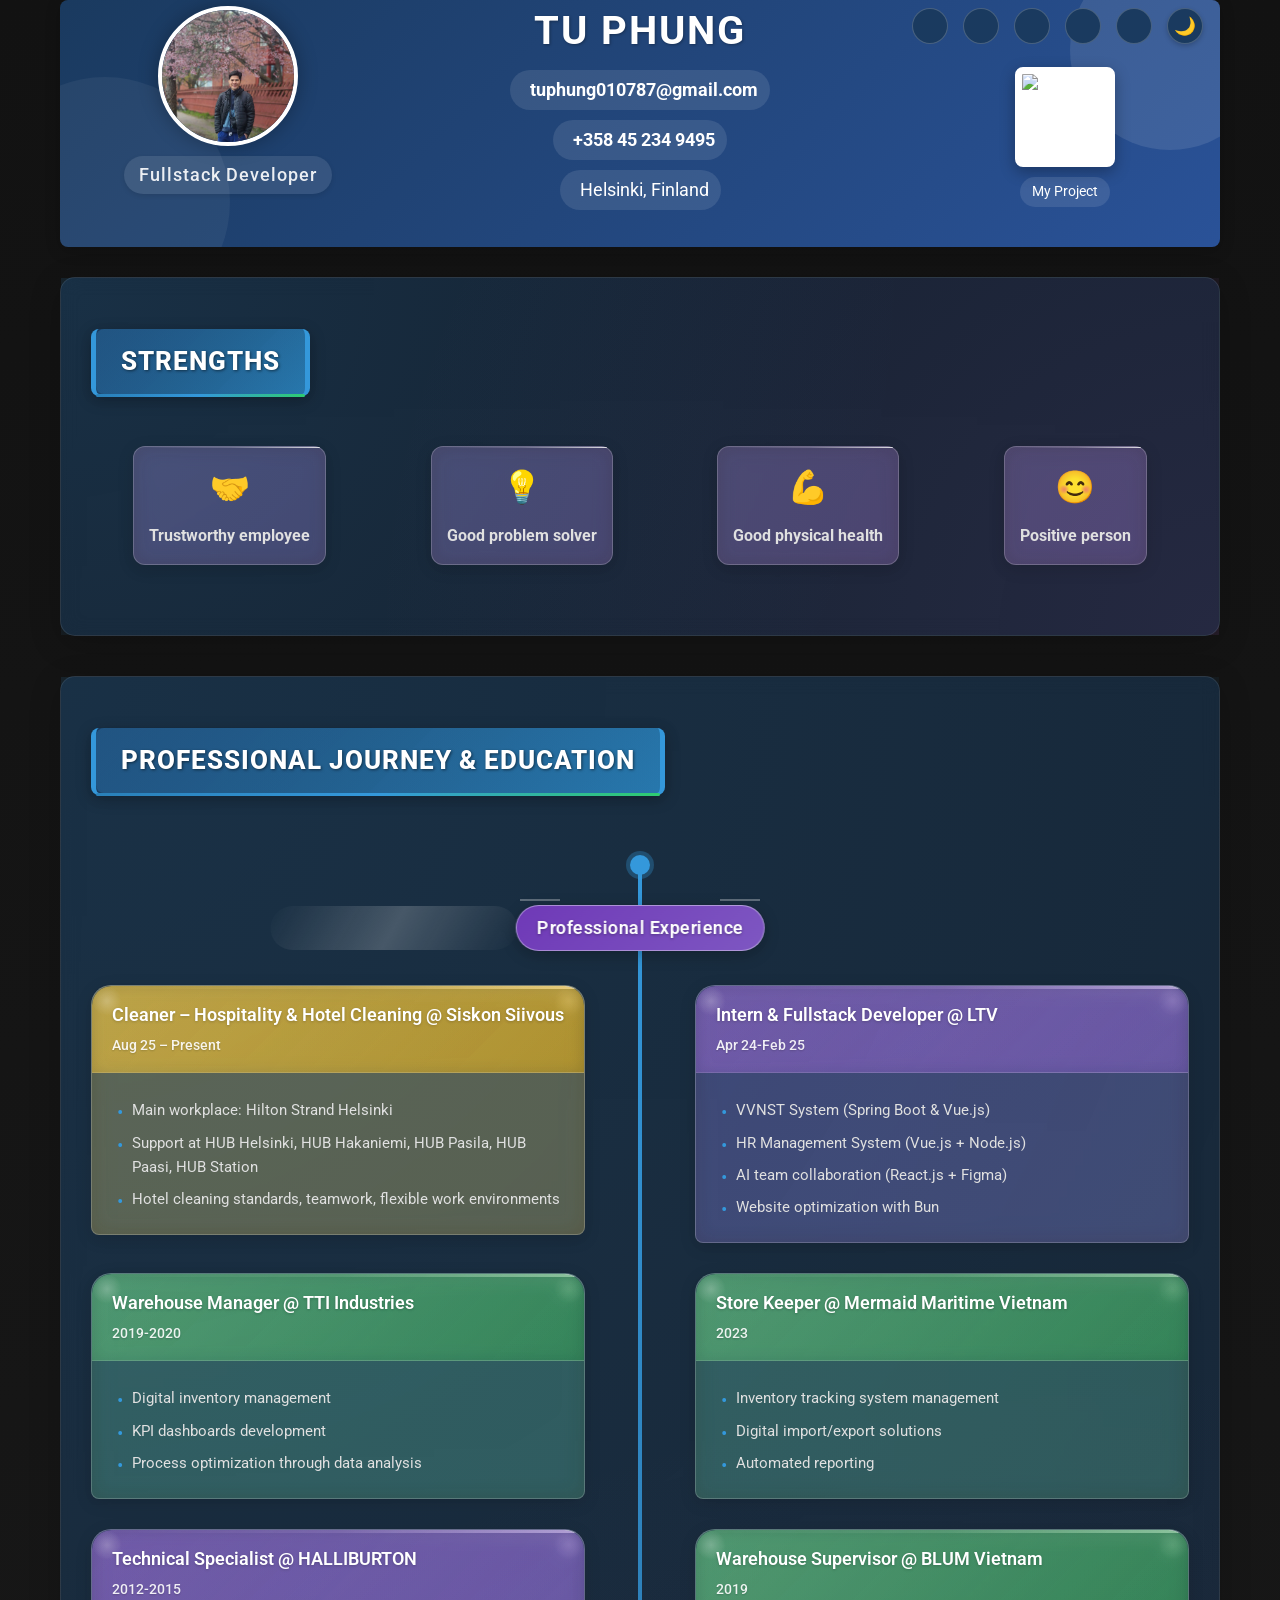
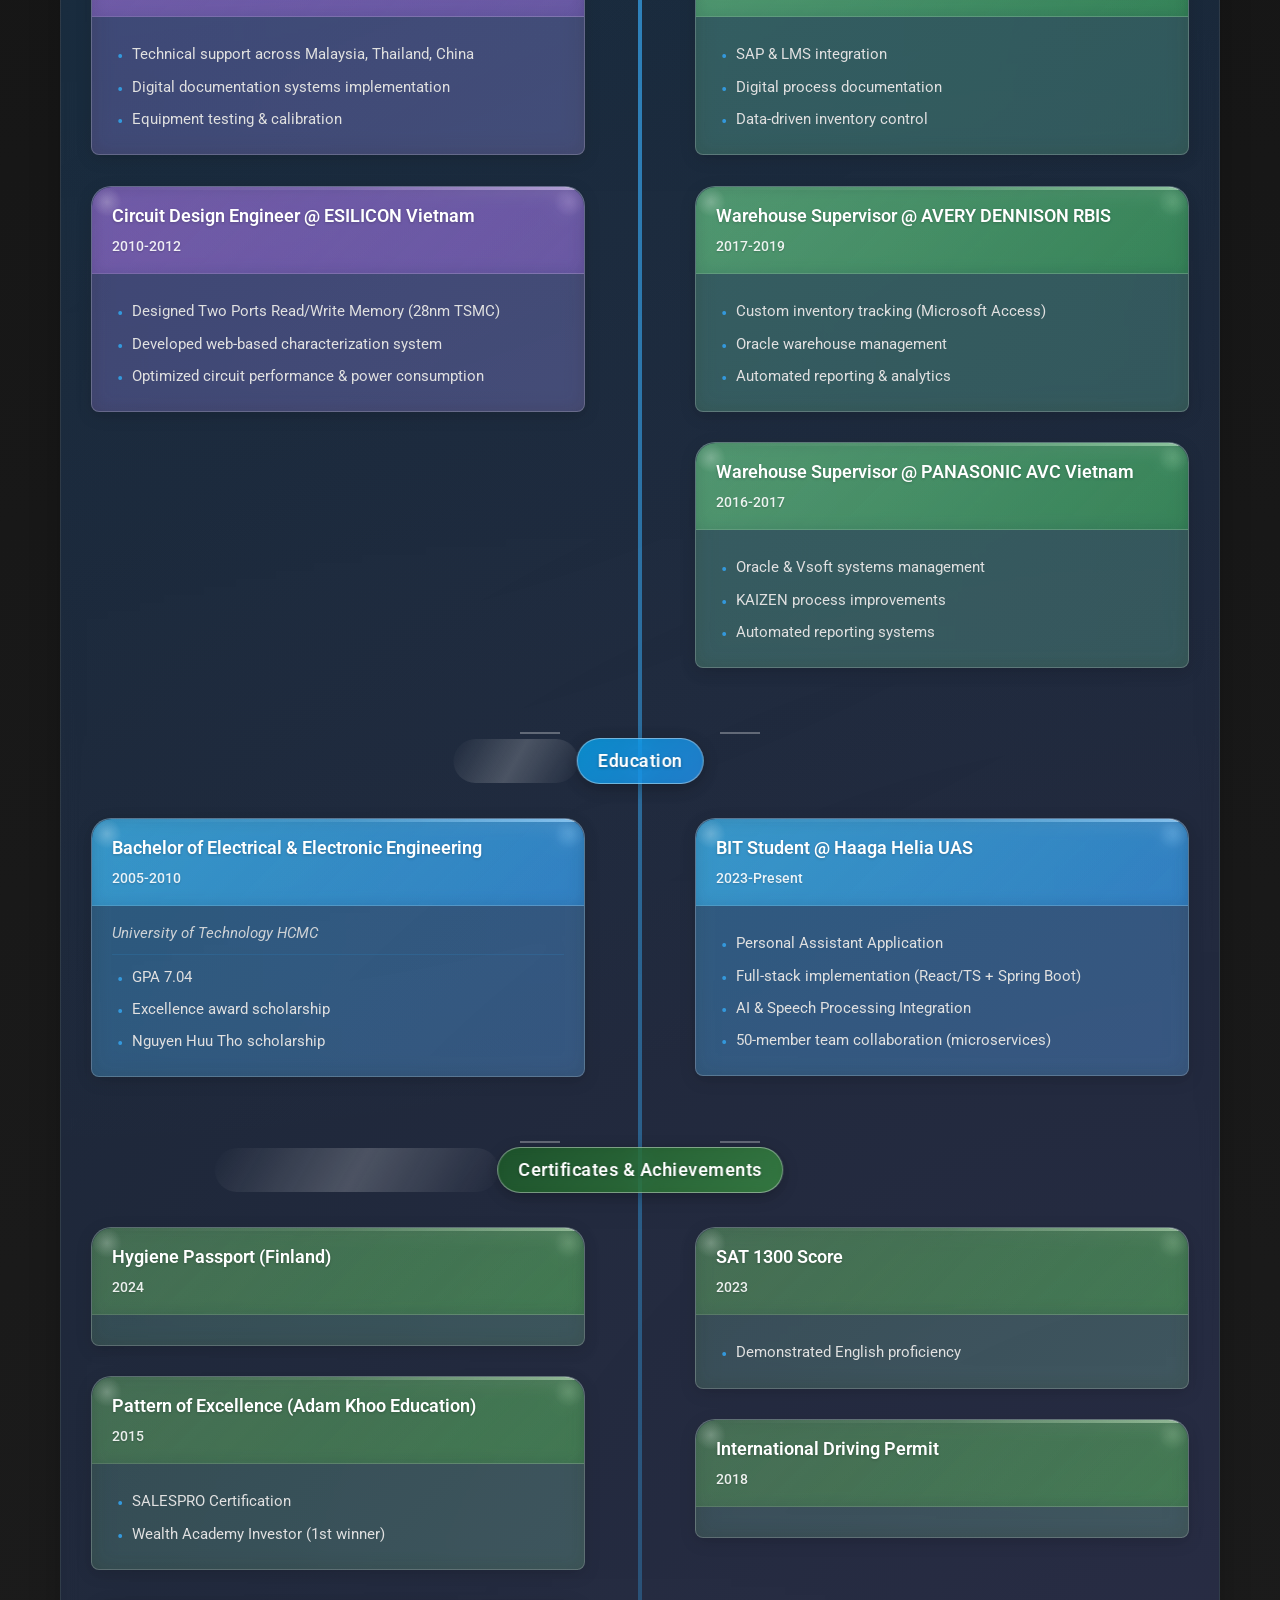
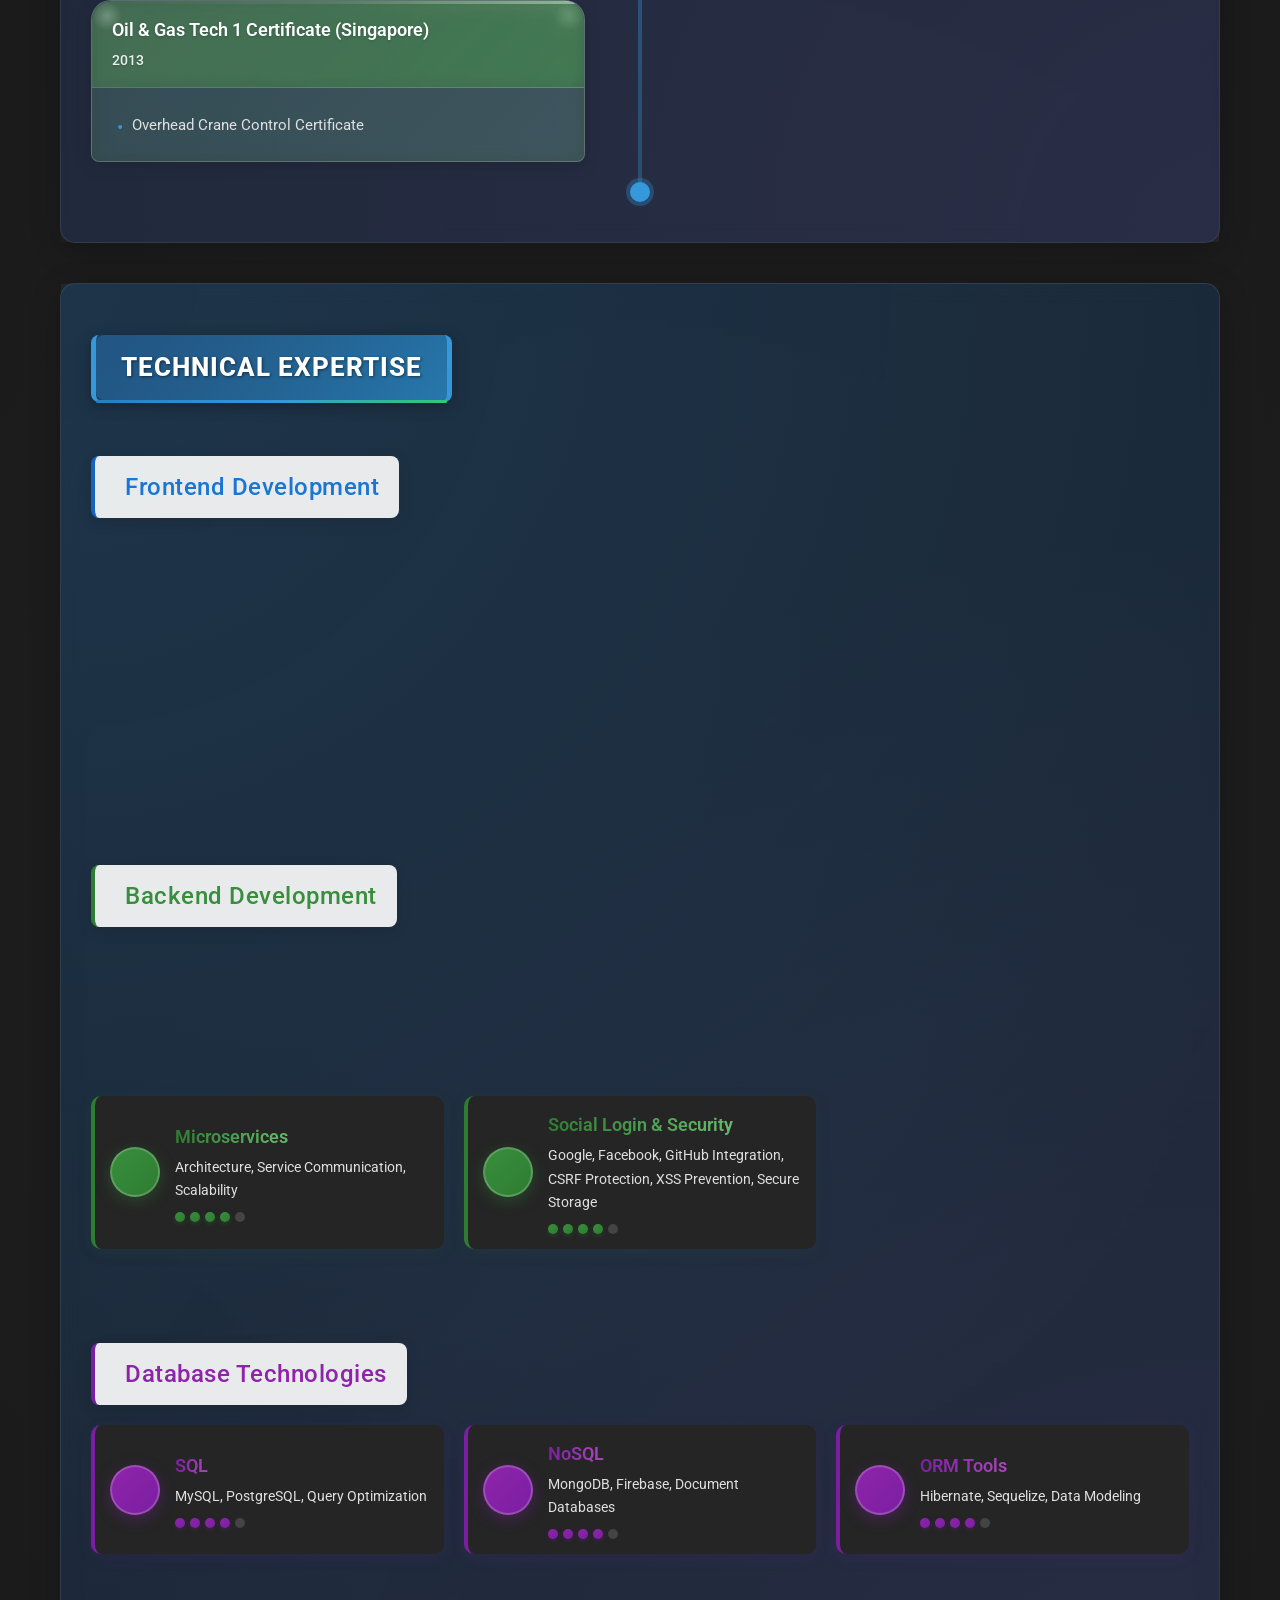
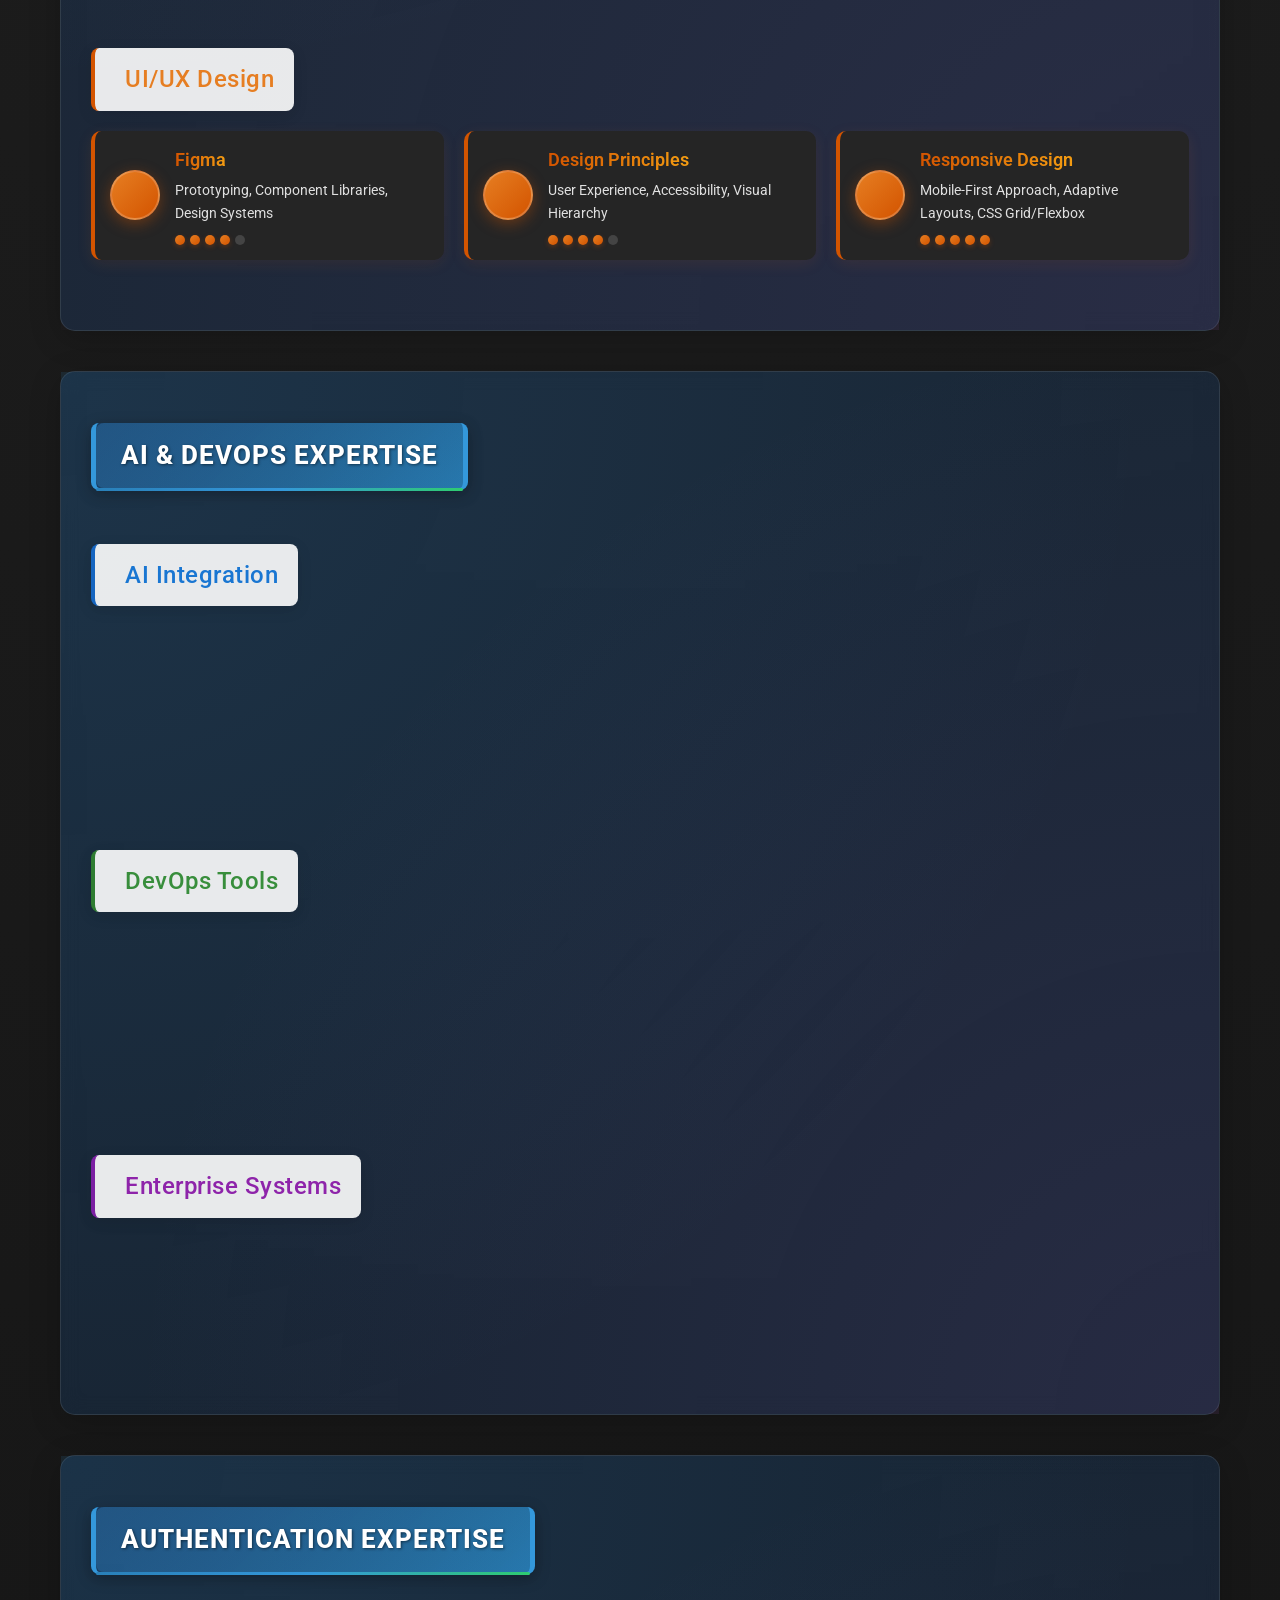
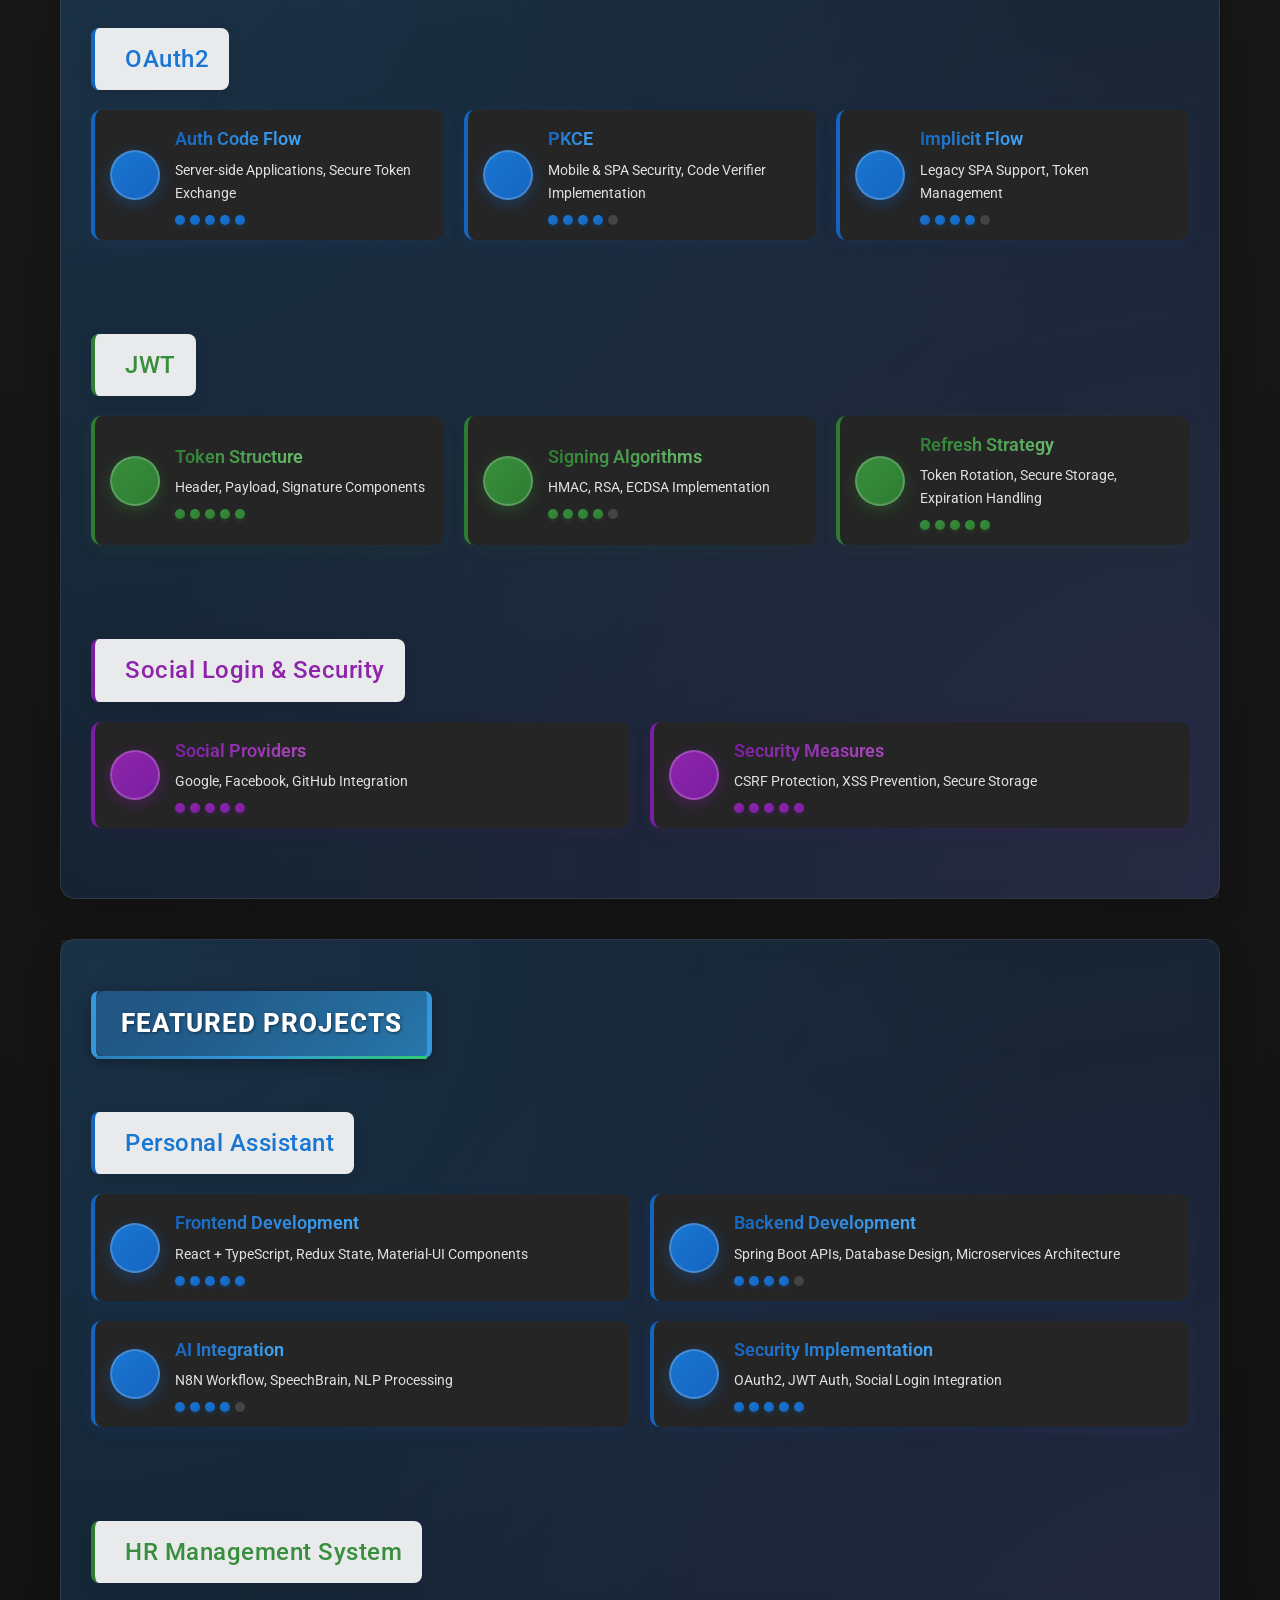
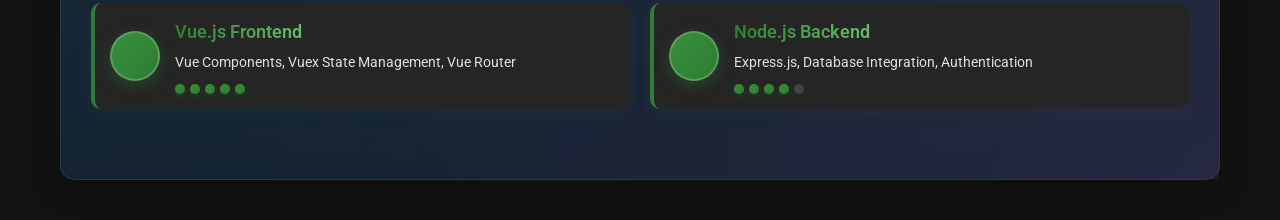
==== commit 4e825482: "fix responsive and multiple languages" ====
--- a/index.html
+++ b/index.html
@@ -22,7 +22,6 @@
     <link rel="stylesheet" href="cv.css">
     <link rel="stylesheet" href="print-new.css" media="print">
     <link rel="stylesheet" href="background-circles.css">
-    <link rel="stylesheet" href="section-backgrounds.css">
     
     <!-- Load only essential Font Awesome icons to reduce CSS size -->
     <link rel="stylesheet" href="https://cdnjs.cloudflare.com/ajax/libs/font-awesome/6.4.0/css/fontawesome.min.css" media="print" onload="this.media='all'">
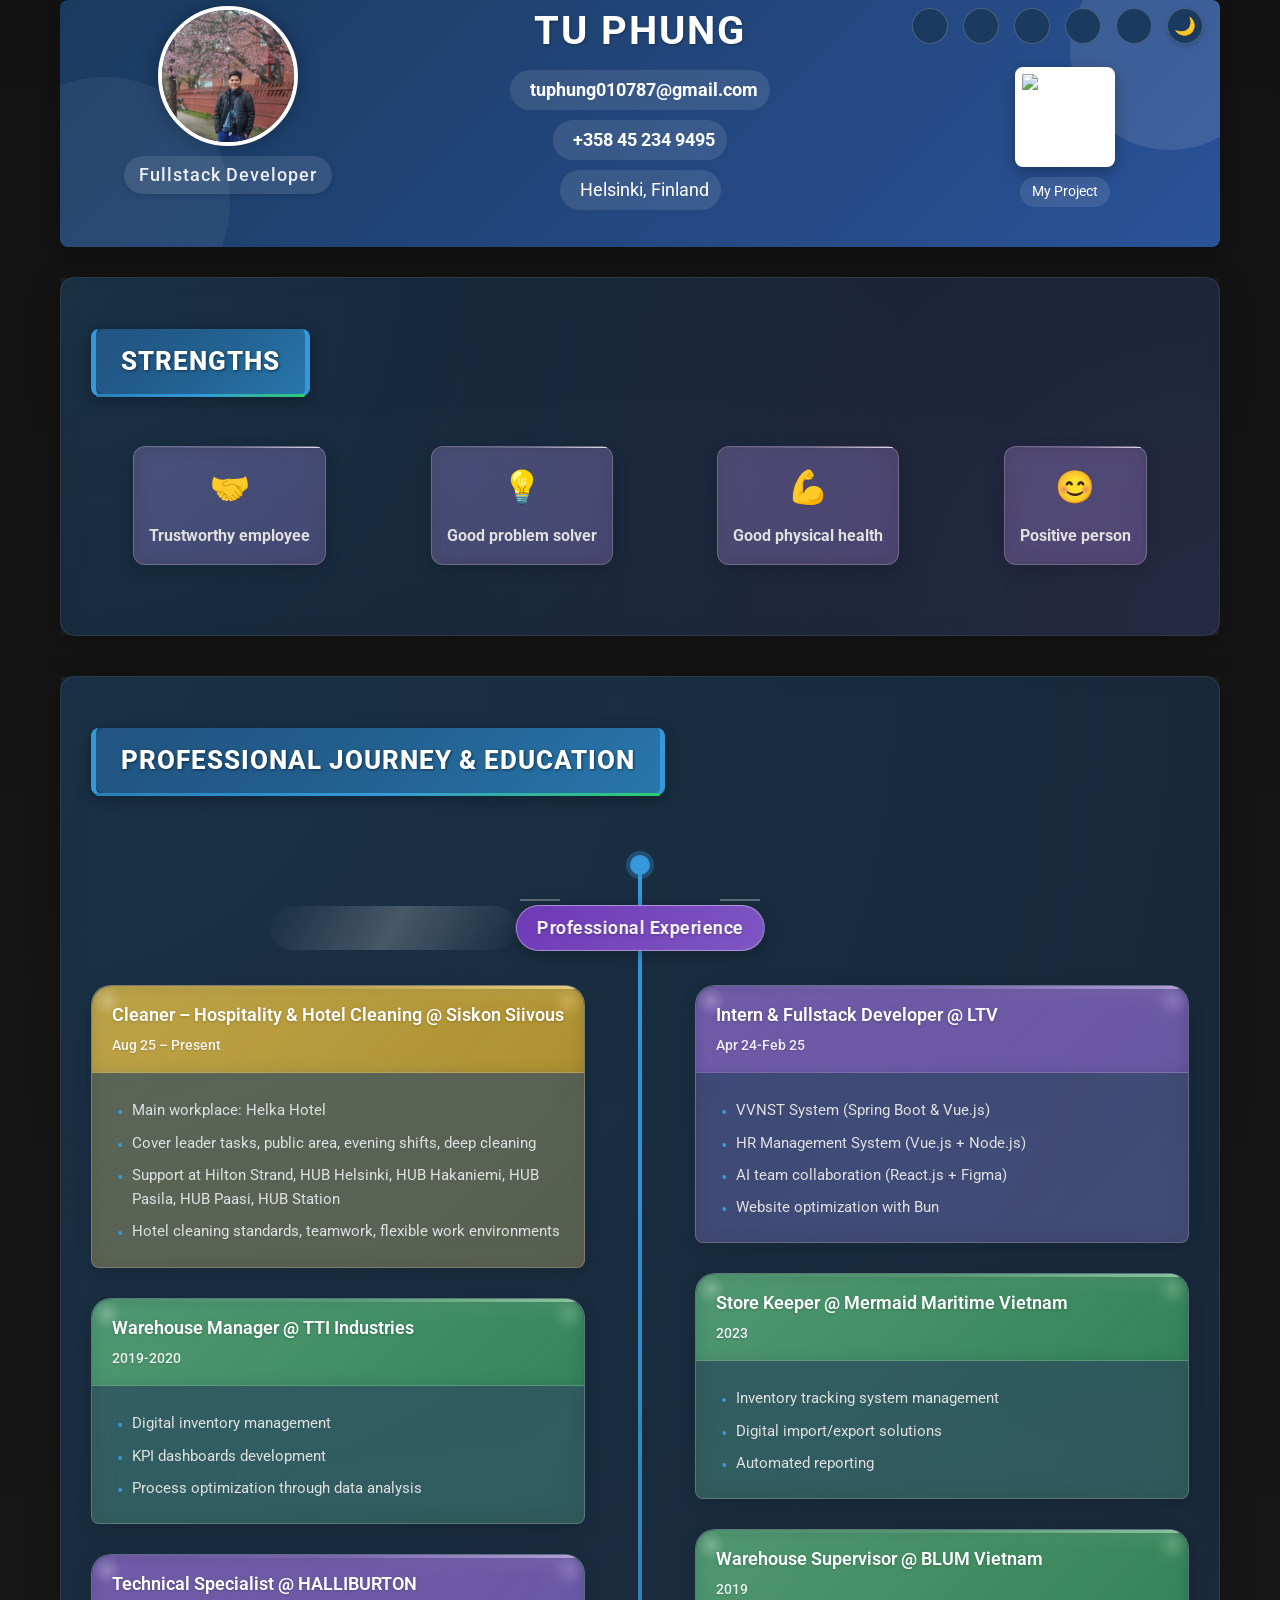
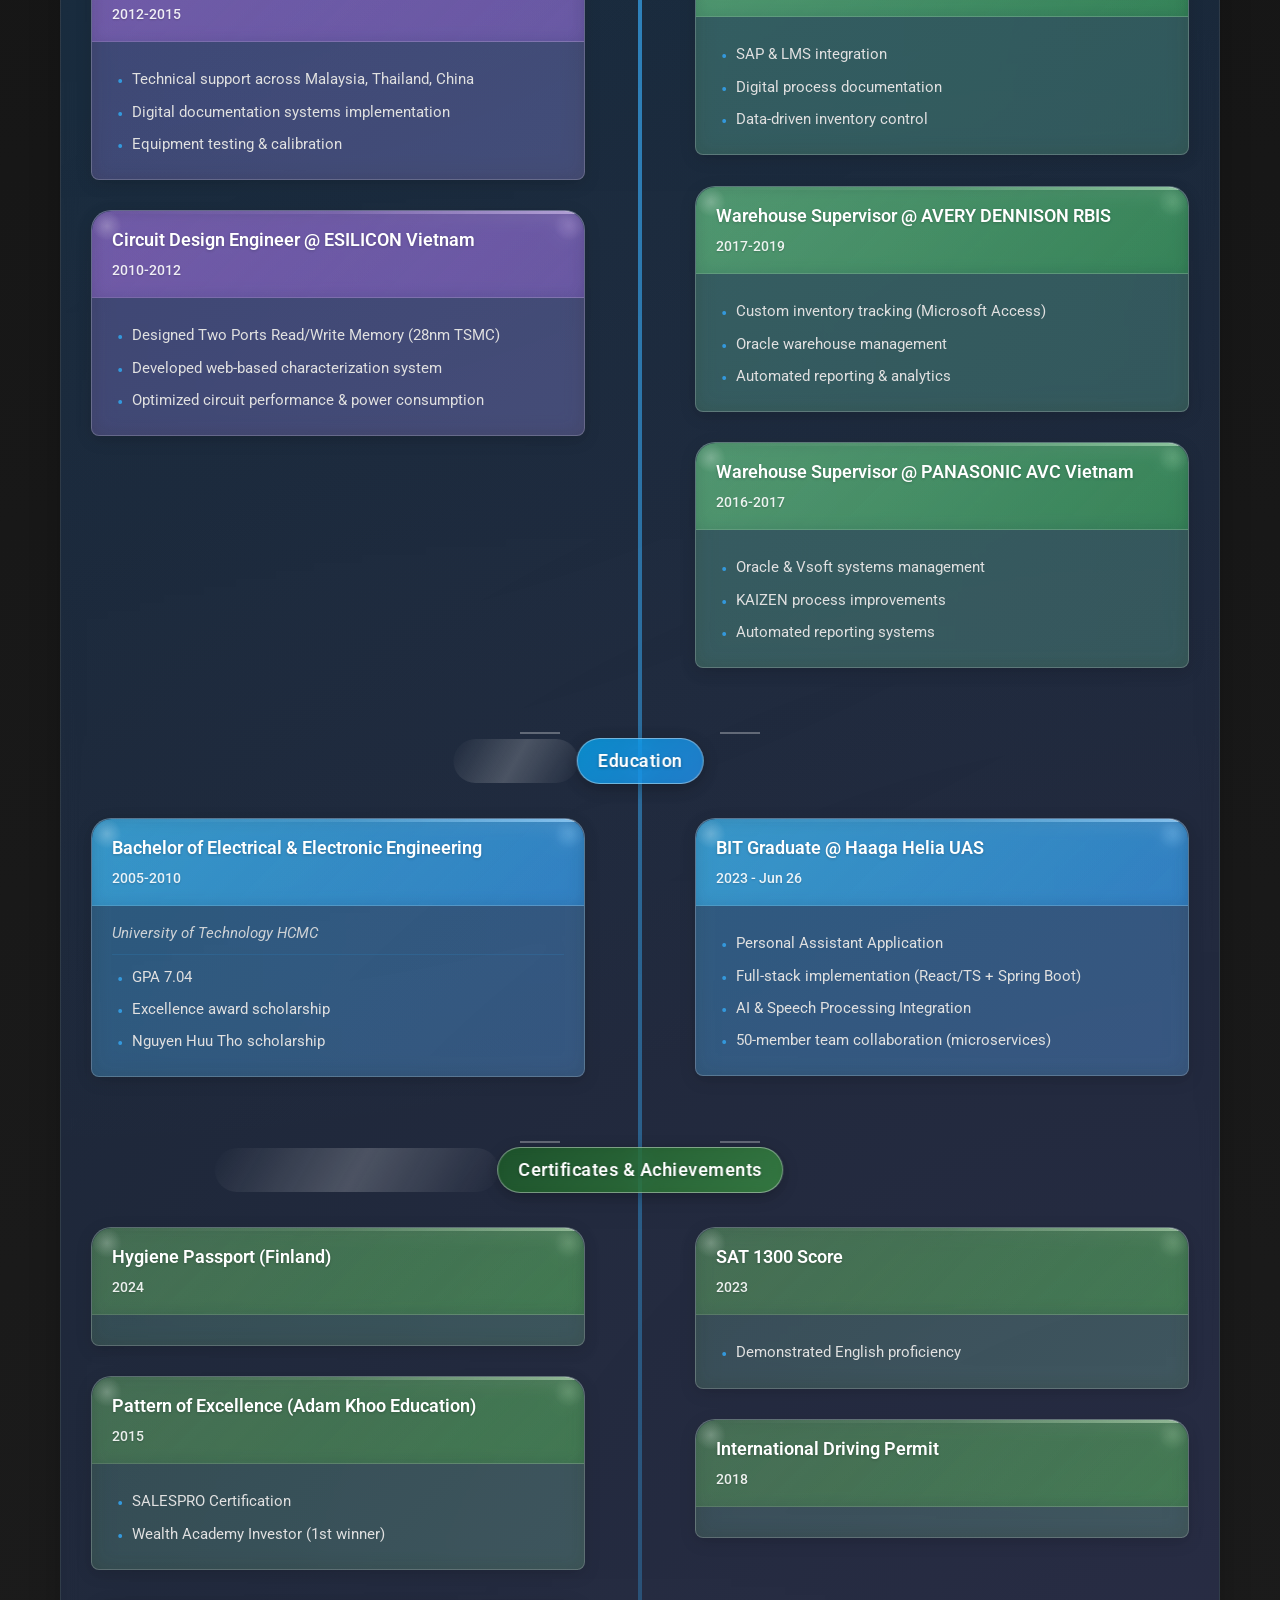
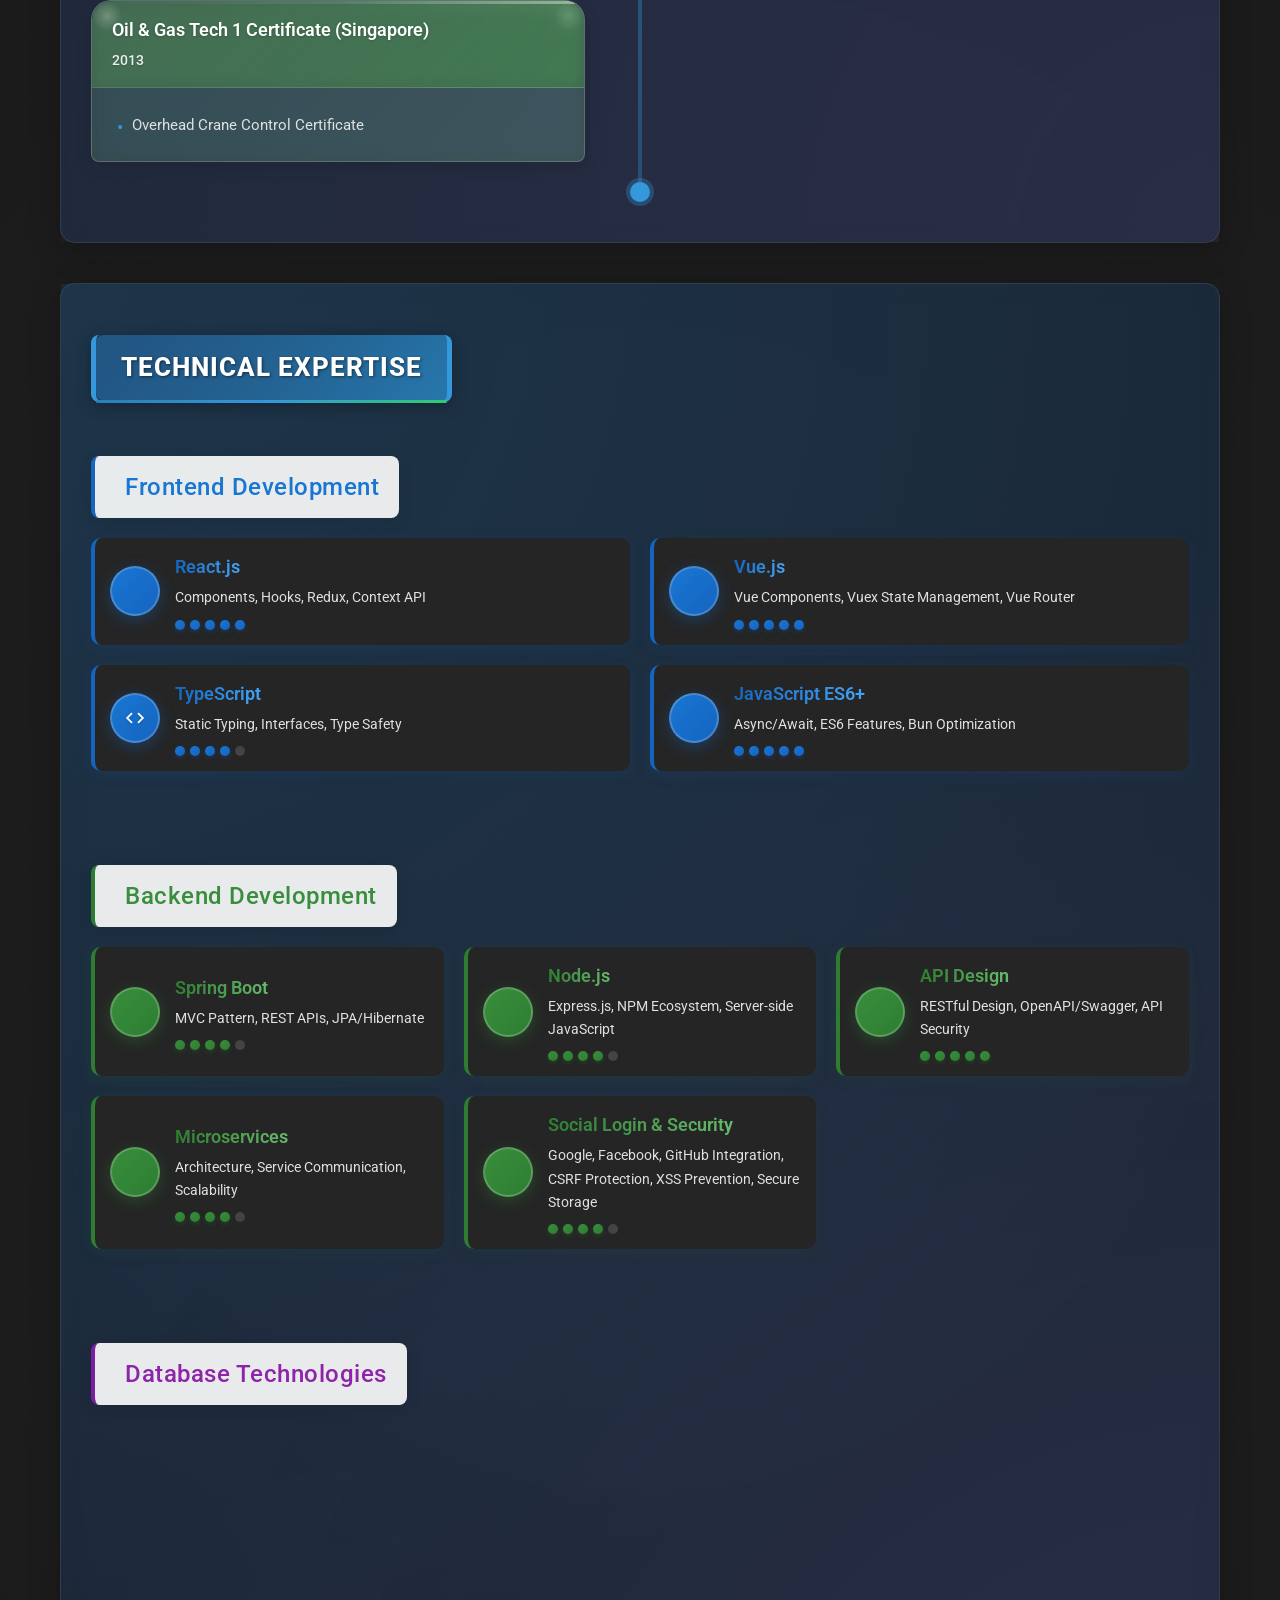
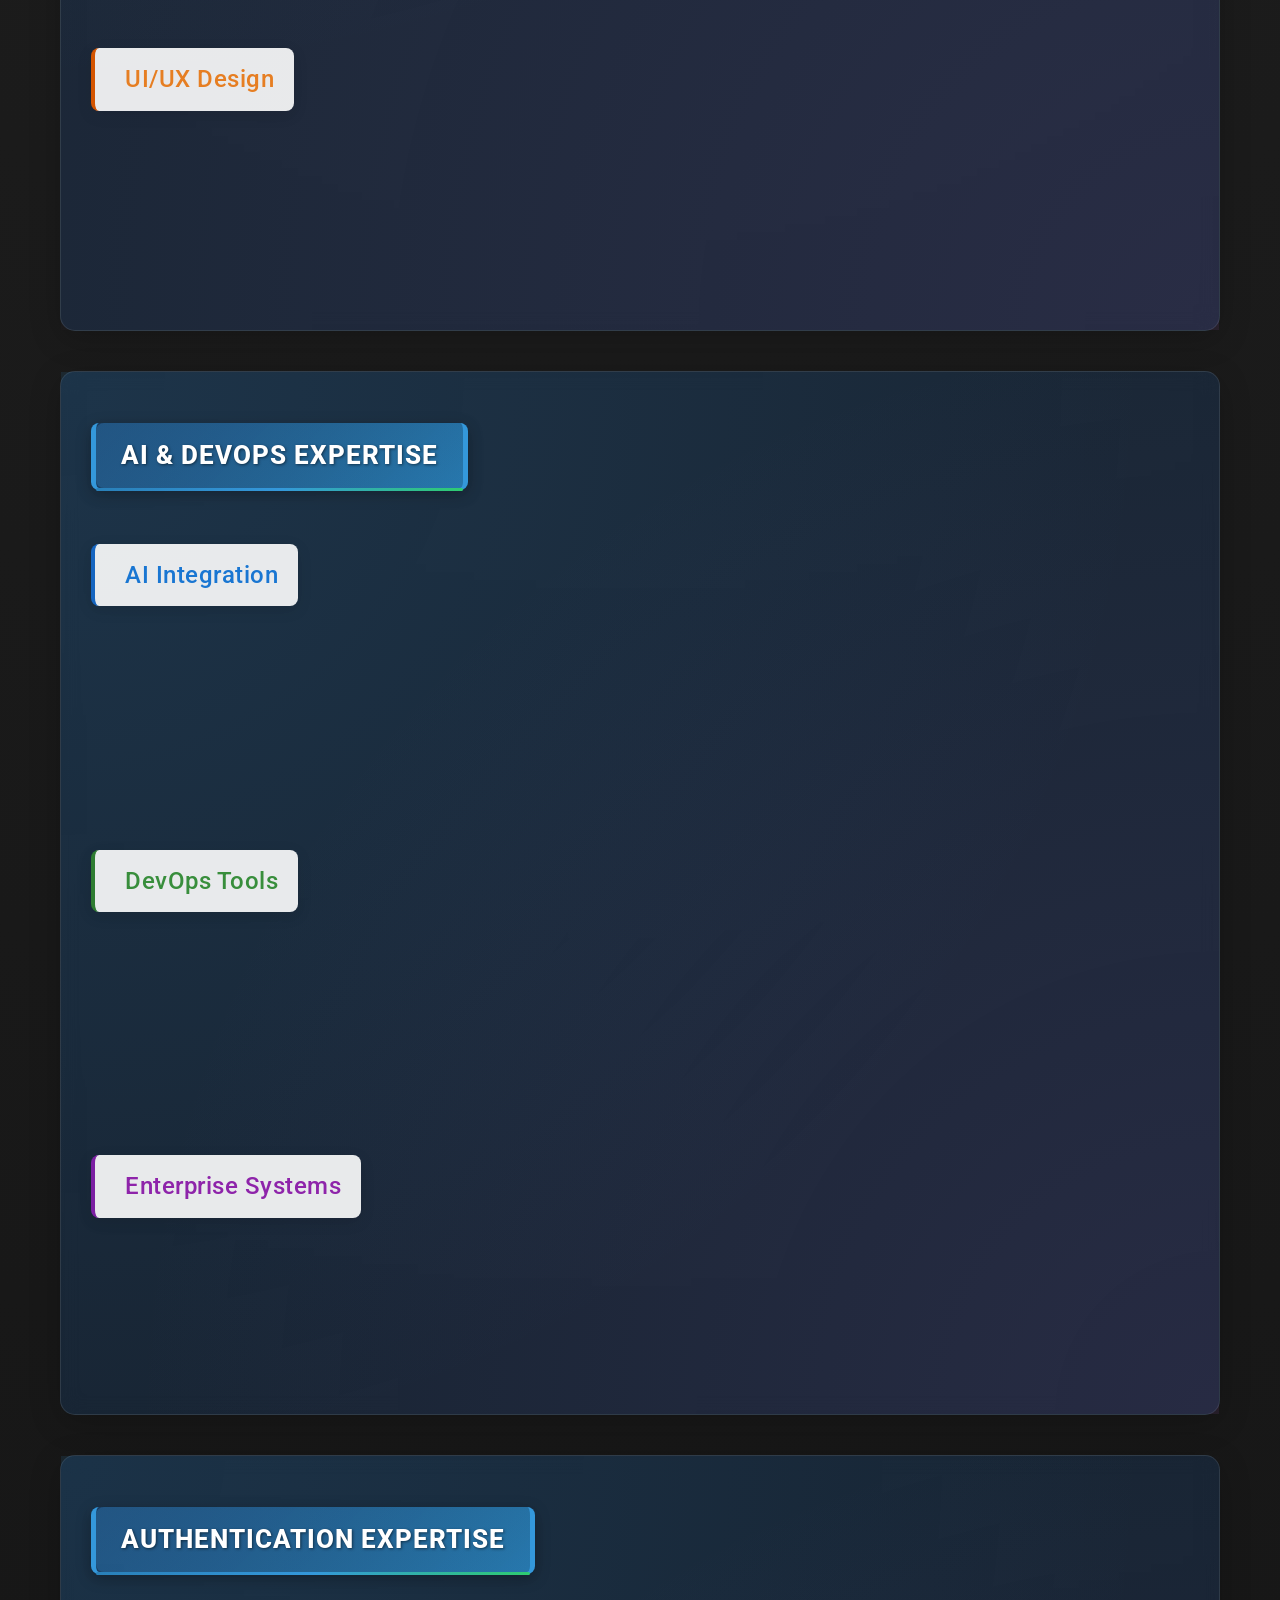
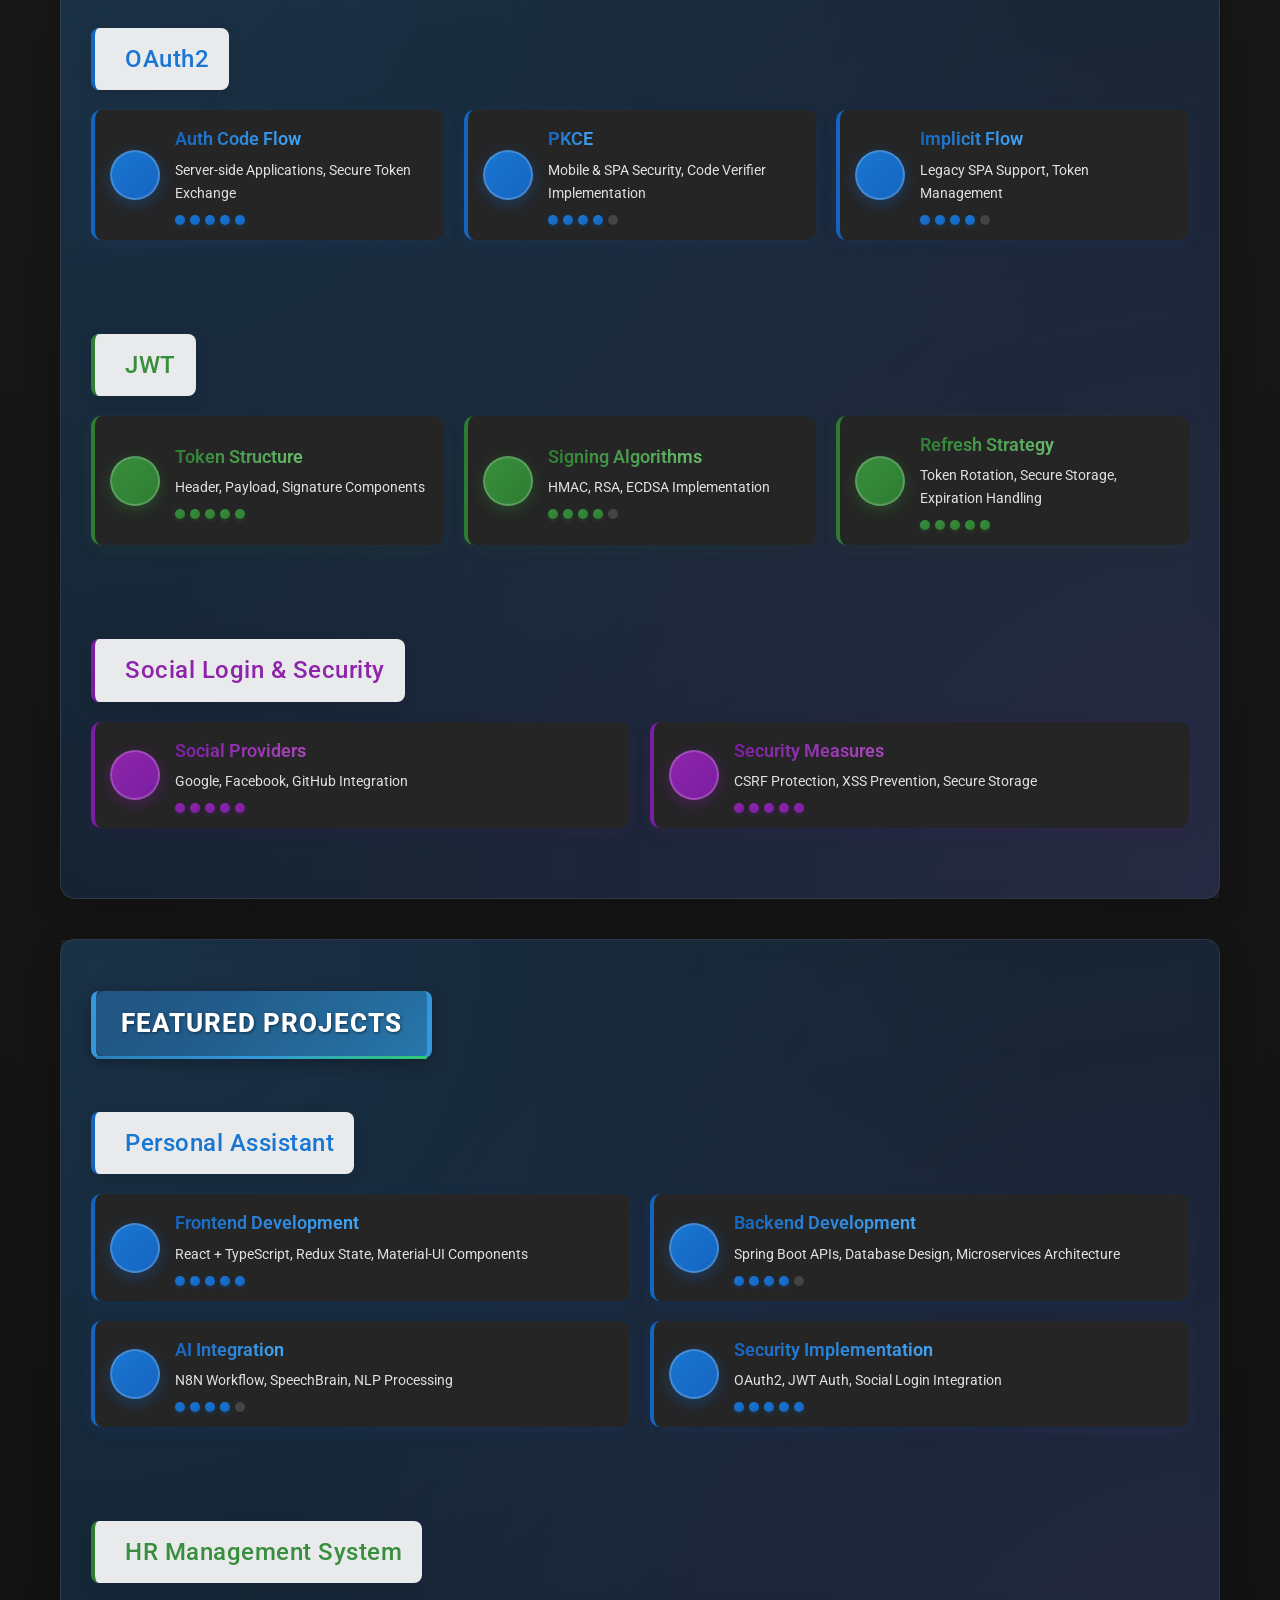
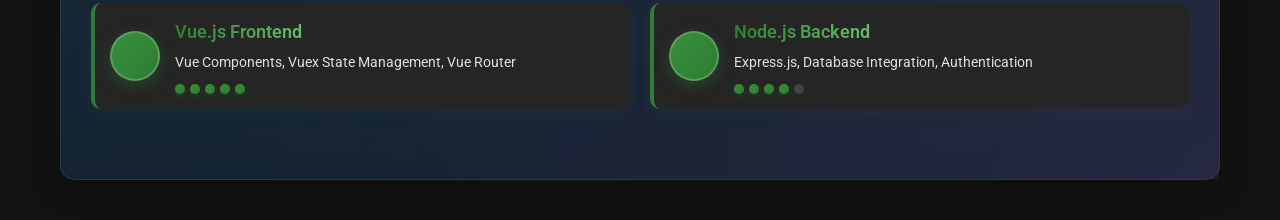
==== commit e23a0aa0: "Update after graduated" ====
--- a/index.html
+++ b/index.html
@@ -2348,8 +2348,9 @@
                 </div>
                 <div class="timeline-item-content">
                     <div class="timeline-item-details">
-                        <div class="timeline-detail">Main workplace: Hilton Strand Helsinki</div>
-                        <div class="timeline-detail">Support at HUB Helsinki, HUB Hakaniemi, HUB Pasila, HUB Paasi, HUB Station</div>
+                        <div class="timeline-detail">Main workplace: Helka Hotel</div>
+                        <div class="timeline-detail">Cover leader tasks, public area, evening shifts, deep cleaning</div>
+                        <div class="timeline-detail">Support at Hilton Strand, HUB Helsinki, HUB Hakaniemi, HUB Pasila, HUB Paasi, HUB Station</div>
                         <div class="timeline-detail">Hotel cleaning standards, teamwork, flexible work environments</div>
                     </div>
                 </div>
@@ -2467,8 +2468,8 @@
             
             <div class="timeline-item education-item">
                 <div class="timeline-item-header" style="background: linear-gradient(135deg, #03a9f4 0%, #2196f3 100%);">
-                    <div class="timeline-item-title">BIT Student @ Haaga Helia UAS</div>
-                    <div class="timeline-item-period">2023-Present</div>
+                    <div class="timeline-item-title">BIT Graduate @ Haaga Helia UAS</div>
+                    <div class="timeline-item-period">2023 - Jun 26</div>
                 </div>
                 <div class="timeline-item-content">
                     <div class="timeline-item-details">
